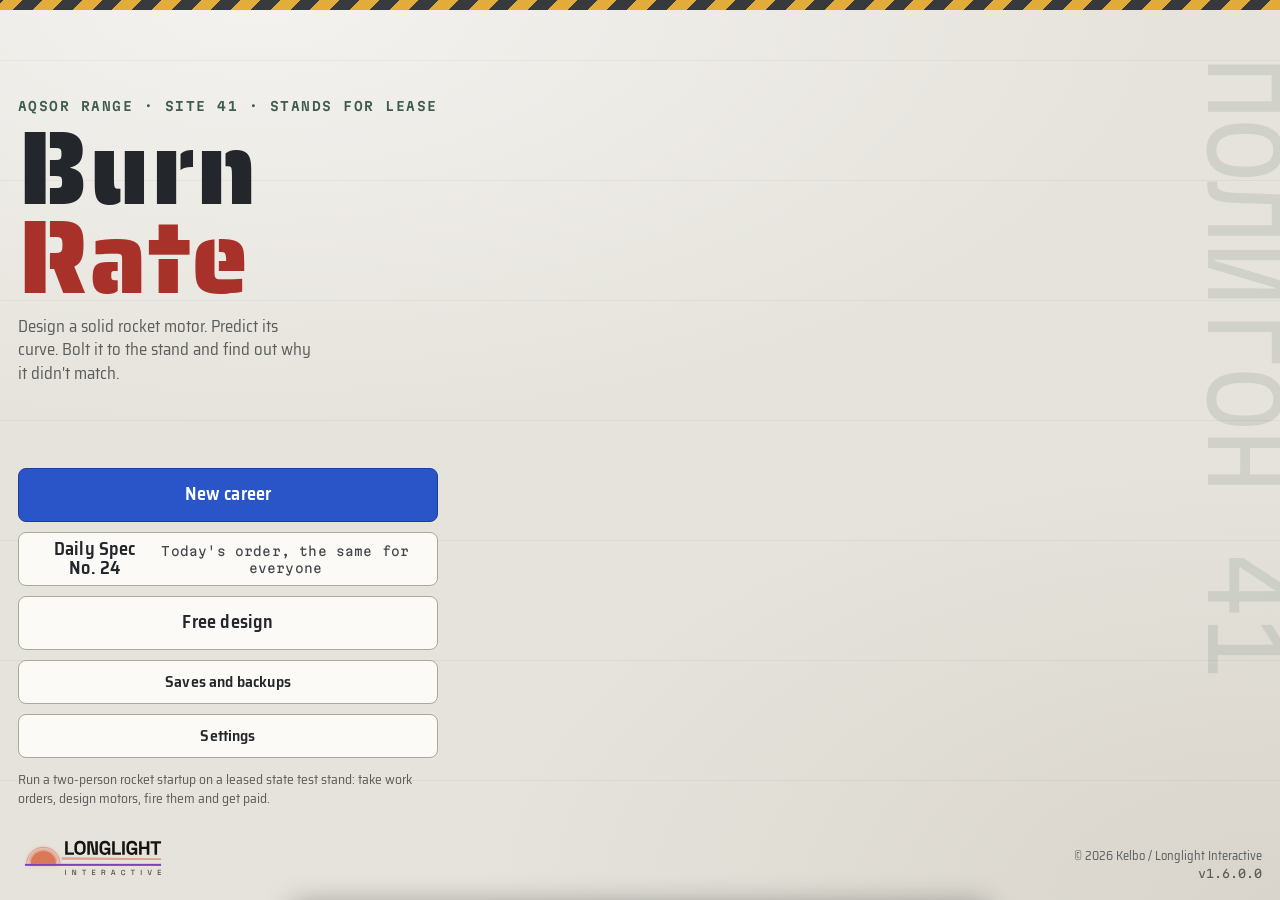
==== index.html @ 83b494ca "3D: hush house places, post effects, time of day, the 3D bench (work in progress) Each stand gets it" ====
<!doctype html><html lang="en" data-theme="light"><head><meta charset="utf-8"><meta name="viewport" content="width=device-width,initial-scale=1,viewport-fit=cover"><link rel="manifest" href="manifest.webmanifest"><meta name="theme-color" content="#E6E3DC"><meta name="description" content="Burn Rate: design solid rocket motors at a leased Cold War test range, predict the curve, then fire it for real and find out why it didn't match. A Longlight Interactive game."><link rel="icon" href="icons/icon.svg" type="image/svg+xml"><link rel="apple-touch-icon" href="icons/apple-touch-icon.png"><meta name="apple-mobile-web-app-capable" content="yes"><meta name="mobile-web-app-capable" content="yes"><meta name="apple-mobile-web-app-title" content="Burn Rate"><meta name="apple-mobile-web-app-status-bar-style" content="default">
<title>Burn Rate</title>
<link rel="preload" as="font" type="font/woff2" crossorigin href="fonts/saira-semi-condensed-latin-400-normal.woff2"><link rel="preload" as="font" type="font/woff2" crossorigin href="fonts/martian-mono-latin-400-normal.woff2">
<style>
/* fonts: all self-hosted (fonts/, SIL OFL; licences beside them). No font CDN. */
@font-face{font-family:"Saira SC";src:url(fonts/saira-semi-condensed-latin-400-normal.woff2) format("woff2");font-weight:400;font-display:swap}
@font-face{font-family:"Saira SC";src:url(fonts/saira-semi-condensed-latin-600-normal.woff2) format("woff2");font-weight:600;font-display:swap}
@font-face{font-family:"Saira SC";src:url(fonts/saira-semi-condensed-latin-700-normal.woff2) format("woff2");font-weight:700;font-display:swap}
@font-face{font-family:"Saira Stencil";src:url(fonts/saira-stencil-one-latin-400-normal.woff2) format("woff2");font-weight:400;font-display:swap}
@font-face{font-family:"Martian Mono";src:url(fonts/martian-mono-latin-400-normal.woff2) format("woff2");font-weight:400;font-display:swap}
@font-face{font-family:"Martian Mono";src:url(fonts/martian-mono-latin-600-normal.woff2) format("woff2");font-weight:600;font-display:swap}
@font-face{font-family:"Martian Mono";src:url(fonts/martian-mono-cyrillic-400-normal.woff2) format("woff2");font-weight:400;font-display:swap;unicode-range:U+0400-045F,U+0490-0491,U+04B0-04B1,U+2116}
:root{box-sizing:border-box}*,*::before,*::after{box-sizing:inherit}
body{margin:0;background:#E6E3DC;color:#23262A;font:16px/1.4 "Saira SC",system-ui,sans-serif}
[hidden]{display:none!important}
/* the loading splash (pattern from PEW / Scrapline): the studio logo and a bar, removed once start() has run */
#boot{position:fixed;inset:0;z-index:9999;display:flex;align-items:center;justify-content:center;padding:24px;background:#FAF9F5;transition:opacity .35s ease}
#boot.done{opacity:0;pointer-events:none}#boot .bx{width:min(300px,100%);text-align:center}#boot img{width:100%;height:auto;display:block}
#boot .bar{margin-top:22px;height:4px;border-radius:2px;background:rgba(20,20,19,.1);overflow:hidden}
#boot .bar i{display:block;height:100%;background:#D97757;transform-origin:0 50%;transform:scaleX(.05);transition:transform .8s cubic-bezier(.2,.7,.2,1)}
#boot .msg{margin:12px 0 0;font-size:12px;letter-spacing:.06em;color:#6b6a65}#boot.err .bar i{background:#B3261E}
#boot button{margin-top:14px;min-height:44px;padding:0 18px;border-radius:8px;border:1px solid #c9c6bd;background:#fff;font:inherit}
@media (prefers-reduced-motion:reduce){#boot,#boot .bar i{transition:none}}
</style>
</head><body>
<div id="boot" role="status" aria-live="polite"><div class="bx"><img src="assets/studio/longlight-logo-light.svg" alt="Longlight Interactive" width="300" height="97"><div class="bar" role="progressbar" aria-label="Loading" aria-valuemin="0" aria-valuemax="100" aria-valuenow="5"><i></i></div><p class="msg">Loading…</p><button type="button" hidden>Reload</button></div></div>
<script>/* the theme before the first paint (app/state.js applyTheme keeps it right after start) */
try{const o=JSON.parse(localStorage.getItem("brn-settings")||"null"),t=o&&o.theme;
  if(t==="dark"||(t==="auto"&&window.matchMedia&&matchMedia("(prefers-color-scheme: dark)").matches))document.documentElement.dataset.theme="dark";}catch(e){}
</script>
<script>/* loading bar: __ld(fraction, message) between the big script blocks, __ldDone() at the end of start() */
(function(){var b=document.getElementById("boot"),bar=b.querySelector(".bar"),f=bar.querySelector("i"),m=b.querySelector(".msg"),rl=b.querySelector("button"),fin=0,bad=0;
window.__ld=function(p,s){if(fin)return;f.style.transform="scaleX("+p+")";bar.setAttribute("aria-valuenow",Math.round(p*100));if(s&&!bad)m.textContent=s;};
window.__ldDone=function(){if(fin)return;fin=1;f.style.transform="scaleX(1)";bar.setAttribute("aria-valuenow",100);setTimeout(function(){b.className="done";setTimeout(function(){b.remove();},400);},350);};
function fail(s){if(bad)return;bad=1;b.classList.add("err");m.textContent=s;rl.hidden=false;}
rl.onclick=function(){location.reload();};
window.addEventListener("error",function(e){if(fin)return;var t=e.target;if(t&&t.tagName==="SCRIPT")fail("Couldn't load a game file. Check your connection and reload.");else if(e.message)fail("Something went wrong while loading. Reload to try again.");},true);
setTimeout(function(){if(!fin&&!bad)m.textContent="Still loading… slow connection?";},9000);
})();</script>
<style>
/* ===================== css/style.css: the "Faded state-range" look (plan section 9.1, Kelbo 12 November 2026) =====================
   Light-first. The old state range shows through (sun-bleached concrete, faded state green, stencil red, hazard stripes,
   Cyrillic stencils); the startup's own gear sits on top in clean graphite and cobalt. Every colour is a token here; the
   "night shift" dark theme will redefine them under :root[data-theme=dark]. Text colours are at least 4.5:1 on their ground.
   Fonts (self-hosted, see head.html): Saira SC for UI, Saira Stencil for range signage, Martian Mono for readouts. */
:root{
  --ground:#E6E3DC;        /* sun-bleached concrete */
  --ground2:#DCD8CF;       /* the same concrete in shade */
  --panel:#F2F0EB;
  --card:#FBFAF7;
  --line:#C9C4B8;
  --line2:#ADA797;
  --ink:#23262A;           /* graphite */
  --muted:#5A5D5B;         /* 6.0:1 on --ground */
  --state:#5E7F6E;         /* faded state green (old range paint) */
  --stateD:#3E5C4D;        /* the same, dark enough for text (6.6:1) */
  --stencil:#A8322A;       /* old range stencil red (5.6:1) */
  --hazard:#E0A526;        /* hazard amber (fills and stripes only, never text on light) */
  --hazardD:#7A5508;       /* amber dark enough for text */
  --meas:#C8341E;          /* measured trace */
  --pred:#1F5FA8;          /* predicted trace */
  --accent:#2A55C9;        /* startup cobalt: the player's controls */
  --accentD:#1E3F99;
  --onAccent:#FFFFFF;
  --accentBg:#EEF2FC;--critBg:#FBEDEB;   /* pale grounds behind a picked option and a failing flag */
  --good:#2F7A4B;--warn:#8A5A00;--crit:#B3261E;
  --prop:#C79B6B;--propD:#8C5E36;  /* propellant in the cross-section (fills only) */
  --linerC:#D8C9A3;                /* liner fill */
  --metal:#4C535B;--metalL:#9198A0;/* case tube; closures and nozzle */
  --burn:#E4572E;                  /* burning surface glow (lines only) */
  --shadow:0 1px 0 rgba(35,38,42,.06),0 6px 18px -10px rgba(35,38,42,.35);
  --r:10px;
  --ui:"Saira SC",system-ui,-apple-system,"Segoe UI",sans-serif;
  --sign:"Saira Stencil","Saira SC",system-ui,sans-serif;
  --mono:"Martian Mono",ui-monospace,"SFMono-Regular",Menlo,monospace;
  --safeB:env(safe-area-inset-bottom,0px);--safeT:env(safe-area-inset-top,0px);
  color-scheme:light;
  --sheen:rgba(255,255,255,.55);   /* the concrete's highlight */
  --veil:rgba(251,250,247,.45);    /* behind the countdown numbers */
}
/* "night shift" (Settings, Theme): the blockhouse after dark. Unlit concrete, sodium-lamp amber, the old paint still
   legible; the same names, so every screen and canvas follows. Every text colour is at least 4.5:1 on every ground. */
:root[data-theme="dark"]{
  --ground:#16181A;
  --ground2:#111314;
  --panel:#1D2023;
  --card:#23272A;
  --line:#3A3F44;
  --line2:#545A60;
  --ink:#E9E5DB;           /* lamp-lit paper */
  --muted:#A7ABA6;
  --state:#6F9581;
  --stateD:#93BBA5;
  --stencil:#EE776B;
  --hazard:#E0A526;
  --hazardD:#E6B54E;
  --meas:#F2674E;
  --pred:#6FA6EC;
  --accent:#3B62D4;
  --accentD:#9DB5F6;
  --onAccent:#FFFFFF;
  --accentBg:#1D2846;--critBg:#3A201D;
  --good:#63C185;--warn:#E3A84A;--crit:#F27368;
  --prop:#A9835C;--propD:#C49A6C;
  --linerC:#8C7F62;
  --metal:#6E767F;--metalL:#AAB1B9;
  --burn:#F06A3E;
  --shadow:0 1px 0 rgba(0,0,0,.35),0 6px 18px -10px rgba(0,0,0,.8);
  color-scheme:dark;
  --sheen:rgba(255,255,255,.035);
  --veil:rgba(22,24,26,.5);
}
html{-webkit-text-size-adjust:100%;text-size-adjust:100%}
body{font-family:var(--ui);background:var(--ground);color:var(--ink);min-height:100vh;min-height:100dvh;overscroll-behavior-y:none}
a{color:var(--accentD)}
h1,h2,h3{font-weight:700;line-height:1.1;margin:0 0 .4em}
h2{font-size:1.35rem}h3{font-size:1.05rem}
p{margin:0 0 .7em}
.mono{font-family:var(--mono);font-size:.82em;letter-spacing:-.01em}
.sign{font-family:var(--sign);letter-spacing:.04em}
.muted{color:var(--muted)}
.vh{position:absolute!important;width:1px;height:1px;overflow:hidden;clip:rect(0 0 0 0);white-space:nowrap}
:focus-visible{outline:3px solid var(--accent);outline-offset:2px}

/* concrete: two soft noise-free gradients and faint shuttering lines, cheap on any phone */
.concrete{background:
  repeating-linear-gradient(0deg,transparent 0 119px,rgba(35,38,42,.05) 119px 120px),
  radial-gradient(120% 80% at 20% 0%,var(--sheen),transparent 60%),
  radial-gradient(90% 70% at 100% 100%,rgba(120,110,90,.12),transparent 70%),var(--ground)}
.hazard{background:repeating-linear-gradient(-45deg,var(--hazard) 0 14px,var(--ink) 14px 28px)}

/* ---- buttons ---- */
.btn{display:inline-flex;align-items:center;justify-content:center;gap:.4em;min-height:44px;padding:0 16px;border-radius:8px;border:1px solid var(--line2);
  background:var(--card);color:var(--ink);font:600 1rem/1 var(--ui);letter-spacing:.01em;cursor:pointer;touch-action:manipulation;-webkit-tap-highlight-color:transparent;
  transition:transform .08s ease,background .15s ease}
.btn:active{transform:translateY(1px) scale(.99)}
.btn.pri{background:var(--accent);border-color:var(--accentD);color:var(--onAccent)}
.btn.big{min-height:54px;font-size:1.15rem;padding:0 22px}
.btn.sm{min-height:36px;padding:0 12px;font-size:.9rem}
.btn[disabled]{opacity:.55;cursor:default;transform:none}
.row{display:flex;gap:8px;flex-wrap:wrap;align-items:center}

/* ---- cards and panels ---- */
.card{background:var(--card);border:1px solid var(--line);border-radius:var(--r);padding:14px 16px;box-shadow:var(--shadow)}
.tag{display:inline-block;font:600 .72rem/1 var(--mono);letter-spacing:.04em;text-transform:uppercase;padding:4px 7px;border-radius:4px;border:1px solid currentColor}
.hint{font-size:.88rem;color:var(--muted)}

/* ---- the title screen ---- */
#title{position:relative;min-height:100vh;min-height:100dvh;display:flex;flex-direction:column;padding:calc(18px + var(--safeT)) 18px calc(18px + var(--safeB));overflow:hidden}
#title .stripe{position:absolute;left:0;right:0;top:0;height:10px;opacity:.9}
#title .ghost{position:absolute;right:-6px;top:56px;font:400 clamp(44px,15vw,92px)/.9 var(--mono);color:rgba(94,127,110,.16);letter-spacing:-.02em;
  writing-mode:vertical-rl;user-select:none;pointer-events:none;white-space:nowrap}
#title .head{margin-top:9vh;position:relative}
#title .site{font:600 .78rem/1.2 var(--mono);letter-spacing:.12em;text-transform:uppercase;color:var(--stateD)}
#title h1{font:400 clamp(56px,19vw,104px)/.86 var(--sign);letter-spacing:.01em;margin:10px 0 12px;color:var(--ink)}
#title h1 span{display:block;color:var(--stencil)}
#title .lede{max-width:30ch;font-size:1.05rem;color:var(--muted)}
#title .actions{margin-top:auto;display:grid;gap:10px;max-width:420px;width:100%}
#title .note{font-size:.85rem;color:var(--muted);margin:2px 0 0}
#title .studio{margin-top:26px;display:flex;align-items:flex-end;justify-content:space-between;gap:12px;flex-wrap:wrap}
#title .studio a{display:block;width:150px}#title .studio img{width:100%;height:auto;display:block}
/* the studio's own logo files: the ivory one on night shift (never recoloured) */
#title .studio .lg-night,:root[data-theme="dark"] #title .studio .lg-day{display:none}:root[data-theme="dark"] #title .studio .lg-night{display:block}
#title .credit{font-size:.78rem;color:var(--muted);text-align:right}
#title .ver{font-family:var(--mono);font-size:.72rem}

/* ---- the ?debug=1 bench (app/debug.js) ---- */
#debug{position:relative;min-height:100vh;min-height:100dvh;padding:calc(22px + var(--safeT)) 16px calc(24px + var(--safeB));max-width:720px;margin:0 auto;display:grid;gap:12px;align-content:start}
#debug .stripe{position:absolute;left:0;right:0;top:0;height:8px}
#debug .site{font:600 .78rem/1.2 var(--mono);letter-spacing:.12em;text-transform:uppercase;color:var(--stateD);margin:0}
.dbg-l{display:grid;gap:6px;font-weight:600}
.dbg-l select{min-height:44px;font:inherit;font-weight:400;border:1px solid var(--line2);border-radius:8px;background:var(--card);color:var(--ink);padding:0 10px}
.dbg-l input[type=range]{width:100%;min-height:32px;accent-color:var(--accent)}
.dbg-chart canvas{display:block;width:100%}
.dbg-w{margin:0 0 6px;padding:8px 12px;border-radius:8px;border-left:4px solid var(--warn);background:var(--card)}.dbg-w b{color:var(--warn)}
.dbg-w.crit{border-left-color:var(--crit)}.dbg-w.crit b{color:var(--crit)}

/* ---- shared bits: glossary links, segmented buttons, the data table, the chart key ---- */
.gl{background:none;border:0;padding:0;margin:0;font:inherit;color:inherit;text-align:left;cursor:help;text-decoration:underline dotted;text-decoration-color:var(--line2);text-underline-offset:3px}
.segbar{display:flex;border:1px solid var(--line2);border-radius:9px;overflow:hidden;background:var(--card)}
.segbar button{flex:1;min-height:44px;border:0;background:none;font:600 .95rem/1.1 var(--ui);color:var(--ink);padding:4px 8px;cursor:pointer}
.segbar button+button{border-left:1px solid var(--line2)}
.segbar button.on{background:var(--ink);color:var(--card)}
.segbar.mini button{min-height:32px;font-size:.85rem}
.dtab{width:100%;border-collapse:collapse;font-size:.8rem}.dtab th{text-align:left;font-weight:400;color:var(--muted);padding:6px 8px 6px 0;font-family:var(--ui);font-size:.92rem}
.dtab td{text-align:right;padding:6px 0}.dtab tr+tr{border-top:1px solid var(--line)}
.dz-key{font-size:.82rem;color:var(--muted);margin:6px 0 0;display:flex;gap:6px;align-items:center;flex-wrap:wrap}
.dz-key span{display:inline-block;width:16px;height:3px;border-radius:2px}.dz-key span:not(:first-child){margin-left:8px}
.dz-key .k-p{background:var(--pred)}.dz-key .k-f{background:var(--ink)}
.dz-key .k-g{background:var(--prop);height:10px}.dz-key .k-b{background:var(--burn)}.dz-key .k-l{background:var(--linerC);height:10px}

/* ---- the design bench (app/designer.js) ---- */
#design{max-width:720px;margin:0 auto;min-height:100vh;min-height:100dvh;background:var(--ground)}
.dz-stick{position:sticky;top:0;z-index:20;background:var(--panel);border-bottom:1px solid var(--line);box-shadow:0 8px 16px -14px rgba(35,38,42,.6);
  padding:calc(8px + var(--safeT)) 12px 0}
.dz-top{display:flex;align-items:center;gap:10px}
.dz-top #dzBack{width:44px;padding:0;font-size:1.4rem}
.dz-top #dzUndo{width:44px;padding:0;flex:none}
.dz-reset{display:flex;flex-direction:column;align-items:flex-start;gap:4px;padding-top:10px;border-top:1px solid var(--line)}.dz-reset .hint{margin:0}
.dz-name{flex:1;min-width:0;display:flex;flex-direction:column;line-height:1.1}
.dz-name .site{font:600 .66rem/1.2 var(--mono);letter-spacing:.1em;text-transform:uppercase;color:var(--stateD)}
.dz-name b{font-size:1.5rem;font-weight:400;color:var(--ink)}
.dz-view{margin-top:6px;background:var(--card);border:1px solid var(--line);border-radius:var(--r);padding:6px 8px 4px}
.dz-view canvas{display:block;width:100%;margin-top:4px;touch-action:pan-y}
.dz-3d{position:relative;margin-top:4px;border-radius:6px;overflow:hidden;background:var(--ground2)}
.dz-3d canvas{margin-top:0;touch-action:none;cursor:grab}
.dz-scrub{display:flex;align-items:center;gap:8px;margin-top:2px}
.dz-scrub input{flex:1;min-width:0;min-height:32px;accent-color:var(--muted)}
.dz-scat{display:flex;align-items:center;gap:8px;margin:2px 0 2px;font-size:.72rem;color:var(--muted);line-height:1.3}.dz-scat .btn.sm{min-height:30px;padding:2px 10px;font-size:.78rem;flex:none}
.dz-scat .btn.on{border-color:var(--pred);color:var(--pred)}.dz-scat span.mono{flex:1}
/* the "i" badge: tap for the glossary entry (control names, the time slider, the scatter) */
.gi{display:inline-flex;align-items:center;justify-content:center;width:17px;height:17px;margin-left:6px;border:1.5px solid var(--muted);border-radius:50%;font:700 .68rem/1 var(--mono,monospace);color:var(--muted);text-decoration:none;vertical-align:2px;flex:none}
.gl:has(.gi){text-decoration:none}.gib{flex:none;display:inline-flex;align-items:center;justify-content:center;min-width:32px;min-height:32px}.gib .gi{margin-left:0}
.dz-scrub output{font-size:.72rem;color:var(--muted);white-space:nowrap;text-align:right}
.dz-nums{display:grid;grid-template-columns:repeat(6,1fr);gap:4px;margin-top:6px}
.num{display:flex;flex-direction:column;align-items:flex-start;gap:1px;background:var(--card);border:1px solid var(--line);border-radius:7px;padding:4px 6px;font:inherit;color:var(--ink);text-align:left;cursor:help;min-height:44px;min-width:0}
.num span{font-size:.68rem;color:var(--muted);white-space:nowrap}.num b{font-size:.8rem;font-weight:600;white-space:nowrap}
.num b.good{color:var(--good)}.num b.warn{color:var(--warn)}.num b.crit{color:var(--crit)}
.dz-flags{display:flex;gap:6px;overflow-x:auto;padding:6px 0 2px;scrollbar-width:none;min-height:38px}
.flag{flex:none;display:inline-flex;align-items:center;gap:6px;min-height:32px;padding:0 11px;border-radius:16px;border:1px solid currentColor;background:var(--card);
  font:600 .84rem/1 var(--ui);cursor:pointer;white-space:nowrap}
.flag::before{content:"";width:0;height:0;border-left:5px solid transparent;border-right:5px solid transparent;border-bottom:9px solid currentColor}
.flag.warn{color:var(--warn)}.flag.crit{color:var(--crit);background:var(--critBg)}
.flag.ok{color:var(--good);cursor:default}.flag.ok::before{border:0;width:8px;height:8px;border-radius:50%;background:currentColor}
.dz-tabs{display:flex;margin:4px -12px 0;border-top:1px solid var(--line)}
.dz-tabs button{flex:1;min-height:44px;border:0;background:none;font:600 .95rem var(--ui);color:var(--muted);border-bottom:3px solid transparent;cursor:pointer}
.dz-tabs button.on{color:var(--ink);border-bottom-color:var(--accent)}
.dz-panel{padding:14px 14px calc(50vh + var(--safeB));display:grid;gap:18px}   /* room to scroll the last control up under the sticky top */
.ctl{border:0;margin:0;padding:0;min-width:0;border-radius:10px;transition:box-shadow .3s}
.ctl legend,.ctl-h{display:flex;justify-content:space-between;align-items:baseline;gap:10px;font-weight:600;margin-bottom:6px;padding:0;width:100%}
.ctl .val{font-weight:600;color:var(--accentD);font-size:.85rem}
.ctl .ex{display:block;font-size:.82rem;color:var(--muted);margin-top:2px}
.ctl.bad{box-shadow:0 0 0 2px var(--crit);padding:6px}
.ctl.ring{animation:ring 1.6s ease-out}
@keyframes ring{0%,40%{box-shadow:0 0 0 3px var(--accent)}100%{box-shadow:0 0 0 3px transparent}}
.slide{display:flex;align-items:center;gap:6px}
.slide input{flex:1;min-width:0;min-height:44px;accent-color:var(--accent)}
.nudge{flex:none;width:40px;height:40px;border-radius:50%;border:1px solid var(--line2);background:var(--card);font:600 1.2rem/1 var(--ui);color:var(--ink);cursor:pointer}
.stepper{display:flex;gap:10px}.stepper .btn{width:64px;font-size:1.3rem}
.pick{display:grid;gap:6px}
.opt{display:grid;grid-template-columns:1fr auto;gap:2px 8px;align-items:center;text-align:left;padding:9px 12px;border-radius:9px;border:1px solid var(--line);background:var(--card);
  font:inherit;color:var(--ink);cursor:pointer;min-height:48px}
.opt small{grid-column:1/-1;font-size:.8rem;color:var(--muted)}
.opt .tag{color:var(--muted)}
.hut-dial{display:flex;align-items:center;gap:8px;margin:8px 0 0;padding:6px 10px;border:1px dashed var(--line);border-radius:9px}
.hut-dial span{flex:1}
.hut-dial .btn{min-width:44px;min-height:40px;font-size:1.1rem}
/* the Rocket tab's readout (flight jobs) */
.ctl.rocket .val.big{font-size:1.2rem;font-weight:600;color:var(--pred)}
.ctl.rocket .dtab td.warn{color:var(--warn);font-weight:600}.ctl.rocket .dtab td.crit{color:var(--crit);font-weight:600}
.rp-fly h3,.rp-chart h3{margin:0 0 6px}
.rp-fly .dtab td{white-space:nowrap;padding-left:8px}
.opt.on{border-color:var(--accent);box-shadow:inset 0 0 0 1px var(--accent);background:var(--accentBg)}
#sheetBody .sev{padding:10px 12px;border-left:4px solid var(--warn);background:var(--card);border-radius:8px}
#sheetBody .sev.crit{border-left-color:var(--crit)}
#sheetBody .sev b{color:var(--warn)}#sheetBody .sev.crit b{color:var(--crit)}
#sheetBody h3{margin-top:14px}
.refs{display:grid;gap:6px}.refs .btn{justify-content:flex-start;text-align:left}
@media (max-width:359px){.dz-nums{grid-template-columns:repeat(3,1fr)}}

/* ---- the bench's bottom bar (app/game.js): spec against the prediction, predictor temperature, to the stand ---- */
.dz-go{position:fixed;left:0;right:0;bottom:0;z-index:30;max-width:720px;margin:0 auto;display:flex;align-items:center;gap:10px;
  padding:8px 12px calc(8px + var(--safeB));background:var(--panel);border-top:1px solid var(--line);box-shadow:0 -8px 16px -14px rgba(35,38,42,.6)}
.dz-go .go-l{flex:1;min-width:0;display:flex;flex-direction:column;gap:3px}
.dz-go .btn{flex:none}
.temp{align-self:flex-start;border:1px solid var(--line2);border-radius:12px;background:var(--card);color:var(--ink);font-size:.72rem;min-height:28px;padding:0 9px;cursor:pointer}
.temp[disabled]{cursor:default;color:var(--stateD);border-color:var(--state);opacity:1}
.cks{display:flex;gap:4px 10px;flex-wrap:wrap;font-size:.8rem;line-height:1.25}
.ck{white-space:nowrap;color:var(--muted)}.ck i{font-style:normal;font-weight:700;margin-right:3px}
.ck.ok{color:var(--good)}.ck.no{color:var(--crit)}.ck b{font-weight:600;color:var(--ink)}
.has-go #toast{bottom:calc(84px + var(--safeB))}
.fixes{list-style:none;padding:0;margin:0;display:grid;gap:12px}.fixes p{margin:0 0 6px}
.btn.wide{width:100%;margin-top:14px}
.tag.crit{color:var(--crit)}

/* ---- shared screen header, the work orders (app/game.js) ---- */
#board,#fire,#report,#logbook{max-width:720px;margin:0 auto;min-height:100vh;min-height:100dvh;padding:calc(10px + var(--safeT)) 12px calc(24px + var(--safeB))}
.sc-top{display:flex;align-items:center;gap:10px;margin-bottom:10px}
.sc-top .back{width:44px;padding:0;font-size:1.4rem}
.bd-note{margin:0 2px 12px}
.bd-list{display:grid;gap:12px}
.wo header{display:flex;justify-content:space-between;align-items:flex-start;gap:8px}
.wo .site{font:600 .66rem/1.3 var(--mono);letter-spacing:.08em;text-transform:uppercase;color:var(--stateD)}
.wo h3{font-size:1.2rem;margin:4px 0 6px}
.wo p{font-size:.95rem}
.wo-spec{list-style:none;padding:0;margin:0 0 12px;display:grid;gap:4px;font-size:.92rem}
.wo-spec b{font-weight:600;color:var(--ink)}
/* a tender's lot on the report (app/report.js lotCard): the selected motor's row */
.rp-lot tr.on th,.rp-lot tr.on td{background:var(--accentBg)}.rp-lot td b{white-space:nowrap}
/* the Daily Spec's order sheet (app/daily.js) */
.dl-h{font-size:1rem;margin:4px 0 4px}
.dl-kit{list-style:none;padding:0;margin:0 0 10px;display:grid;gap:3px;font-size:.9rem}
.stamp{display:inline-block;font:400 1rem/1 var(--sign);letter-spacing:.06em;text-transform:uppercase;padding:5px 9px 4px;border:2px solid currentColor;border-radius:4px;transform:rotate(-4deg);flex:none}
.stamp.pass{color:var(--good)}.stamp.fail{color:var(--stencil)}
.stamp.big{font-size:1.5rem;padding:7px 12px 5px;border-width:3px}

/* ---- the stand (app/firing.js) ---- */
.fr-speed{margin-left:auto;font-size:.7rem;color:var(--muted);white-space:nowrap}
.fr-mute{margin-left:8px;min-width:44px;min-height:44px;padding:0;color:var(--ink)}.fr-mute[aria-pressed="true"]{color:var(--muted)}
.fr-stand{position:relative;border-radius:var(--r);overflow:hidden;border:1px solid var(--line)}
.fr-stand canvas{display:block;width:100%}
.fr-count{position:absolute;inset:0;display:flex;align-items:center;justify-content:center;font-size:4rem;color:var(--stencil);background:var(--veil)}
.fr-gauges{display:grid;grid-template-columns:repeat(3,1fr);gap:6px;margin:8px 0}
.fr-gauges div{background:var(--card);border:1px solid var(--line);border-radius:8px;padding:5px 8px;display:grid;grid-template-columns:1fr auto;align-items:baseline}
.fr-gauges span{grid-column:1/-1;font-size:.7rem;color:var(--muted)}
.fr-gauges b{font-size:1.15rem;font-weight:600}.fr-gauges small{font-size:.7rem;color:var(--muted)}
.fr-strip{padding:8px}.fr-strip canvas,.rp-chart canvas{display:block;width:100%}.rp-chart canvas{touch-action:pan-y}
.dz-key .k-pr{background:var(--pred)}.dz-key .k-me{background:var(--meas);height:4px}
.dz-key span.tap{width:auto;height:auto;border-radius:0;flex-basis:100%;margin-left:0}
.fr-act{display:grid;gap:8px;margin-top:12px}
/* settings (app/gfx.js): a row of choices */
.seg-f{border:0;padding:0;margin:0 0 14px}.seg-f legend{font-weight:600;margin-bottom:6px;padding:0}
.seg{display:grid;grid-template-columns:repeat(4,1fr);gap:6px}.seg.two{grid-template-columns:repeat(2,1fr)}.seg.three{grid-template-columns:repeat(3,1fr)}
.seg .btn.on{background:var(--accent);border-color:var(--accent);color:var(--onAccent)}
/* the 3D stand (vis/stand3d.js): the shot's name flashes up when it changes; the white flash of a burst */
#frStand3{background:var(--ground2);cursor:grab;outline-offset:-3px}
.s3-shot{position:absolute;left:8px;top:8px;padding:3px 8px;border-radius:6px;background:rgba(35,38,42,.72);color:#FBFAF7;font:600 .72rem/1.3 var(--mono);opacity:0;transition:opacity .3s;pointer-events:none}
.s3-shot.on{opacity:1}
.s3-flash{position:absolute;inset:0;background:#FFFBEF;opacity:0;pointer-events:none}
.fr-slow{position:absolute;right:8px;bottom:8px;padding:3px 8px;border-radius:6px;background:var(--stencil);color:#FBFAF7;font-size:.72rem;font-weight:600}
@media (prefers-reduced-motion:reduce){.s3-shot{transition:none}}
.btn.abort{background:var(--critBg);border-color:var(--crit);color:var(--crit)}

/* ---- the report (app/report.js): an old range form, new data ---- */
.rp{display:grid;gap:12px}
.rp-form{position:relative;overflow:hidden;padding:4px 2px 0}
.rp-form .ghost{position:absolute;right:-4px;top:30px;font:400 2.2rem/1 var(--mono);color:rgba(94,127,110,.11);pointer-events:none;white-space:nowrap}
.rp-form .site{font:600 .66rem/1.3 var(--mono);letter-spacing:.1em;text-transform:uppercase;color:var(--stateD)}
.rp-form h2{font-weight:400;font-size:1.7rem;margin:4px 0 2px}.rp-form h2 .mono{font-size:.8rem;color:var(--muted)}
.rp-meta{color:var(--muted);margin:0 0 10px}
.rp-chart{padding:8px}
.rp-cause h3{margin:4px 0 6px}.rp-cause h3+p{font-size:1rem}
.rp-why h3{margin:4px 0 6px}.dtab.why{font-size:.85rem}.dtab.why td{text-align:right;white-space:nowrap}.dtab.why thead th{text-align:right;font-weight:600;color:var(--muted)}
.dtab.why tbody th{font-weight:400;font-family:var(--ui)}.dtab.why tr.top th,.dtab.why tr.top td{font-weight:700}
.factors{list-style:none;padding:0;margin:0 0 6px;display:grid;gap:8px;font-size:.9rem}
.factors li{display:grid;gap:3px}
.factors .bar{display:block;height:5px;border-radius:3px;min-width:4px}.factors .bar.up{background:var(--crit)}.factors .bar.dn{background:var(--good)}
.rp-note{margin:0;padding:8px 12px;border-left:4px solid var(--warn);background:var(--card);border-radius:8px;font-size:.92rem}
.rp-tab thead th{font-size:.75rem;text-align:right;color:var(--muted);font-family:var(--ui);padding-bottom:4px}
.rp-tab th small{display:block;font-size:.75rem;color:var(--muted)}
.rp-tab td:last-child{width:22px;text-align:center}
.rp-tab b.good{color:var(--good)}.rp-tab b.crit{color:var(--crit)}
.rp-tab tr.sep td{padding:2px 0;border-top:2px solid var(--line2)}
.rp-bh summary{cursor:pointer;font-weight:600;min-height:32px}
.rp-bh ul{margin:8px 0;padding-left:18px;display:grid;gap:3px}
.rp-sign{padding:4px 4px 0;font-size:1rem}.rp-sign p{margin:0}
.rp-sign .sig{font:400 1.3rem/1.4 var(--sign);color:var(--stateD);transform:rotate(-2deg);display:inline-block;margin-top:4px}
.rp-act{display:grid;gap:8px}

/* ---- the sheet (bottom drawer the phone's Back button closes) and toasts ---- */
#scrim{position:fixed;inset:0;background:rgba(35,38,42,.35);opacity:0;pointer-events:none;transition:opacity .2s;z-index:50}
#scrim.on{opacity:1;pointer-events:auto}
#sheet{position:fixed;left:0;right:0;bottom:0;max-height:88vh;max-height:88dvh;background:var(--panel);border-radius:16px 16px 0 0;box-shadow:0 -10px 30px -12px rgba(0,0,0,.4);
  transform:translateY(105%);transition:transform .25s cubic-bezier(.2,.8,.2,1);z-index:60;display:flex;flex-direction:column;max-width:720px;margin:0 auto}
#sheet.on{transform:none}
#sheet header{display:flex;align-items:center;justify-content:space-between;padding:12px 16px 6px;border-bottom:1px solid var(--line)}
#sheet header h2{margin:0;font-size:1.15rem}
#sheetBody{overflow:auto;padding:14px 16px calc(18px + var(--safeB));-webkit-overflow-scrolling:touch}
#toast{position:fixed;left:50%;bottom:calc(18px + var(--safeB));transform:translate(-50%,20px);background:var(--ink);color:var(--card);padding:10px 16px;border-radius:8px;font-size:.92rem;
  opacity:0;transition:opacity .2s,transform .2s;z-index:80;max-width:min(92vw,460px);pointer-events:none}
#toast.on{opacity:1;transform:translate(-50%,0)}
#pwaBar{position:fixed;left:12px;right:12px;bottom:calc(12px + var(--safeB));display:flex;gap:10px;align-items:center;background:var(--card);border:1px solid var(--line);
  border-radius:10px;padding:8px 10px 8px 14px;box-shadow:var(--shadow);transform:translateY(160%);transition:transform .25s;z-index:70;max-width:520px;margin:0 auto}
#pwaBar.on{transform:none}#pwaBar span{flex:1;font-weight:600}
.pwalater{background:none;border:0;color:var(--muted);font:inherit;min-height:44px;padding:0 8px}

@media (prefers-reduced-motion:reduce){*,*::before,*::after{transition-duration:0s!important;animation-duration:0s!important}}

/* ---- stage 4: the title's buttons, the career board, the logbook, saves ---- */
#title .actions .btn small{display:block;font:400 .78rem/1.3 var(--mono);opacity:.85;margin-top:2px}
.bd-status{display:grid;gap:10px}
.bd-who{display:flex;justify-content:space-between;align-items:baseline;gap:8px}.bd-who b{font-size:1.15rem}
.bd-nums{display:grid;grid-template-columns:repeat(3,1fr);gap:8px;margin:0}
.bd-nums div{background:var(--ground);border-radius:8px;padding:6px 8px}.bd-nums dt{font-size:.75rem;color:var(--muted)}.bd-nums dd{margin:2px 0 0;font-size:1.05rem;font-weight:600}
.bd-nums dd.crit,.rp-bill td.crit{color:var(--crit)}.rp-bill td.good{color:var(--good)}
.bd-h{margin:8px 2px 0;font-size:1rem;display:flex;justify-content:space-between;align-items:baseline}
.wo.job{border-left:4px solid var(--accent)}
.wo p.hint.mono,.bill p.mono{font-size:.8rem}
#logbook .sc-top{margin-bottom:12px}
.won{border-left:4px solid var(--good);display:grid;gap:10px}.won h3{margin:0;color:var(--good)}.won p{margin:0}
.broke{border-left:4px solid var(--crit)}.broke h3{color:var(--crit);margin:0 0 6px}
.tag.lock{color:var(--crit)}
.fac{margin:0 0 10px}.fac h3{margin:0 0 4px}
.bill{margin:10px 0}.bill p{margin:4px 0}
.rp-bill h3{margin:0 0 6px}.rp-bill details summary{cursor:pointer}.rp-bill details ul{margin:6px 0 0;padding-left:18px;font-size:.8rem;text-align:left}
.lg-list{display:grid;gap:8px}
.lg-row{display:grid;grid-template-columns:auto 1fr auto;gap:10px;align-items:center;text-align:left;padding:10px 12px;border-radius:10px;border:1px solid var(--line);background:var(--card);color:var(--ink);font:inherit;min-height:56px}
.lg-no{font-size:.78rem;color:var(--muted)}.lg-mid b{display:block;font-weight:600}.lg-mid small,.lg-end small{display:block;font-size:.78rem;color:var(--muted)}
.lg-end{text-align:right;display:grid;gap:4px;justify-items:end}.lg-end .stamp{font-size:.78rem;padding:3px 6px 2px;transform:none}
.slots{list-style:none;padding:0;margin:0 0 8px;display:grid;gap:8px}
.slot{display:flex;justify-content:space-between;gap:8px;align-items:center;flex-wrap:wrap;padding:8px 10px;border:1px solid var(--line);border-radius:9px;background:var(--card)}
.slot small{display:block;font-size:.8rem;color:var(--muted)}
.row.wrap .btn{flex:1 1 45%}
.fld{display:grid;gap:4px;margin:10px 0}.fld span{font-weight:600}
.fld input{font:inherit;font-size:1rem;padding:10px 12px;border-radius:8px;border:1px solid var(--line);background:var(--card);color:var(--ink);min-height:44px}
textarea.code{width:100%;min-height:120px;font:.78rem/1.4 var(--mono);padding:10px;border-radius:8px;border:1px solid var(--line);background:var(--card);color:var(--ink);word-break:break-all;resize:vertical}
.buerr{color:var(--crit);min-height:1.2em}
#bkBar{position:fixed;left:12px;right:12px;bottom:calc(12px + var(--safeB));display:flex;gap:10px;align-items:center;background:var(--card);border:1px solid var(--line);
  border-radius:12px;padding:8px 8px 8px 14px;box-shadow:var(--shadow);z-index:60;transform:translateY(160%);transition:transform .25s;max-width:520px;margin:0 auto}
#bkBar.on{transform:none}#bkBar span{flex:1;font-size:.9rem}
@media (prefers-reduced-motion:reduce){#bkBar{transition:none}}

/* ---- coach cards (app/coach.js): a card over the bottom of the screen, a ring on what it talks about ---- */
.coach{position:fixed;left:12px;right:12px;bottom:16px;z-index:50;max-width:520px;margin:0 auto;border-left:4px solid var(--hazard);padding:12px 14px}
.has-go .coach{bottom:84px}
/* the data sheet picture (app/share.js) */
.sh-wrap{margin:0 0 12px}.sh-img{display:block;width:100%;max-width:420px;height:auto;margin:0 auto;border:1px solid var(--line);border-radius:6px;box-shadow:var(--shadow)}
.coach[hidden]{display:none}
.coach-t{display:block;font:400 1.05rem/1.2 var(--sign);letter-spacing:.04em;text-transform:uppercase;color:var(--stateD);margin-bottom:4px}
.coach p{margin:0 0 10px;font-size:.95rem}
.coach-on{outline:3px solid var(--hazard);outline-offset:3px;border-radius:8px}
@media (prefers-reduced-motion:no-preference){.coach-on{animation:coachPulse 1.6s ease-in-out infinite}}
@keyframes coachPulse{50%{outline-offset:6px}}
</style>

<div id="app">
  <!-- TITLE (app/career.js renderTitle): the studio credit, the version and the way in: the career, a free design, saves -->
  <main id="title" class="concrete" aria-labelledby="t-name">
    <div class="stripe hazard" aria-hidden="true"></div>
    <div class="ghost" aria-hidden="true">ПОЛИГОН 41</div>
    <div class="head">
      <div class="site">Aqsor Range · Site 41 · Stands for lease</div>
      <h1 id="t-name">Burn <span>Rate</span></h1>
      <p class="lede">Design a solid rocket motor. Predict its curve. Bolt it to the stand and find out why it didn't match.</p>
    </div>
    <div class="actions" id="tActions"></div>
    <footer class="studio">
      <a href="https://longlight.games/" rel="noopener" aria-label="Longlight Interactive, the studio site"><img class="lg-day" src="assets/studio/longlight-logo-light.svg" alt="Longlight Interactive" width="150" height="48"><img class="lg-night" src="assets/studio/longlight-logo-dark.svg" alt="Longlight Interactive" width="150" height="48"></a>
      <div class="credit">© 2026 Kelbo / Longlight Interactive<br><span class="ver" id="verLbl"></span></div>
    </footer>
  </main>

  <!-- DESIGN BENCH (app/designer.js): the sticky top shows the motor; the tab panel below edits it -->
  <main id="design" hidden aria-label="Design bench">
    <div class="dz-stick">
      <header class="dz-top">
        <button type="button" class="btn sm" id="dzBack" aria-label="Back to the title">‹</button>
        <div class="dz-name"><span class="site" id="dzSite">Stand 3 · Design bench</span><b id="dzDes" class="sign" aria-live="polite">—</b></div>
        <button type="button" class="btn sm" id="dzUndo" aria-label="Undo the last change" disabled><svg viewBox="0 0 24 24" width="22" height="22" aria-hidden="true"><path d="M9 14 4 9l5-5M4 9h10.5a5.5 5.5 0 0 1 0 11H11" fill="none" stroke="currentColor" stroke-width="2.2" stroke-linecap="round" stroke-linejoin="round"/></svg></button>
        <button type="button" class="btn sm" id="dzSheet">Data sheet</button>
      </header>
      <section class="dz-view" id="dzView">
        <div class="segbar mini" role="tablist" aria-label="View"><button type="button" role="tab" data-view="curves">Curves</button><button type="button" role="tab" data-view="section">Cross-section</button><button type="button" role="tab" data-view="3d" hidden>3D</button></div>
        <canvas id="dzCv" role="img"></canvas><div class="dz-3d" id="dz3d" hidden role="img" aria-label="Your motor on the assembly bench in 3D. Drag to look round, pinch to zoom, tap to change the camera"></div>
        <div class="dz-scrub"><input type="range" id="dzScrub" min="0" max="1000" step="1" value="500" aria-label="Scrub through the burn"><output id="dzScrubV" class="mono"></output><button type="button" class="gl gib" data-g="scrub" aria-label="What the time slider does"><span class="gi" aria-hidden="true">i</span></button></div>
        <p class="dz-scat" id="dzScat" hidden></p>
      </section>
      <div class="dz-nums" id="dzNums"></div>
      <div class="dz-flags" id="dzFlags" aria-live="polite"></div>
      <nav class="dz-tabs" id="dzTabs" role="tablist" aria-label="Motor parts"></nav>
    </div>
    <section class="dz-panel" id="dzPanel"></section>
    <div class="dz-go" id="dzGo"></div>
  </main>

  <!-- WORK ORDERS (app/career.js): the startup's day, money and reputation, the jobs in hand, the board -->
  <main id="board" hidden aria-labelledby="bdTitle">
    <header class="sc-top"><button type="button" class="btn sm back" id="bdBack" aria-label="Back to the title">‹</button>
      <div class="dz-name"><span class="site" id="bdSite">Aqsor Range · Stand 3</span><b class="sign" id="bdTitle">Work orders</b></div></header>
    <div class="bd-list" id="bdList"></div>
  </main>

  <!-- LOGBOOK (app/career.js): every firing, newest first; tap one to read its report again -->
  <main id="logbook" hidden aria-labelledby="lgTitle">
    <header class="sc-top"><button type="button" class="btn sm back" id="lgBack" aria-label="Back to the work orders">‹</button>
      <div class="dz-name"><span class="site">Aqsor Range · blockhouse</span><b class="sign" id="lgTitle">Logbook</b></div></header>
    <div class="lg-list" id="lgList"></div>
  </main>

  <!-- THE STAND (app/firing.js): countdown, the stand, the live strip chart -->
  <main id="fire" hidden aria-label="Static firing">
    <header class="sc-top"><div class="dz-name"><span class="site" id="frSite">Stand 3</span><b class="sign" id="frDes">—</b></div><span class="fr-speed mono" id="frSpeed"></span><button type="button" class="btn sm fr-mute" id="frMute" aria-pressed="false" aria-label="Mute sound and vibration"></button></header>
    <div class="fr-stand"><canvas id="frStand" aria-hidden="true"></canvas><canvas id="frStand3" hidden tabindex="0" aria-label="The stand in 3D. Tap or press Enter to change the camera, drag to look round"></canvas><div class="fr-count sign" id="frCount" hidden aria-live="assertive"></div><span class="fr-slow mono" id="frSlow" hidden>Slow-motion replay</span></div>
    <div class="fr-gauges" aria-live="off"><div><span id="frPL">Pressure</span><b class="mono" id="frP">0.00</b><small id="frPU">MPa</small></div><div><span>Thrust</span><b class="mono" id="frF">0</b><small>N</small></div><div><span>Time</span><b class="mono" id="frT">0.00</b><small>s</small></div></div>
    <div class="card fr-strip"><canvas id="frStrip" role="img" aria-label="Strip chart: measured pressure and thrust over the prediction"></canvas>
      <p class="dz-key"><span class="k-pr"></span>Predicted<span class="k-me"></span>Measured</p></div>
    <div class="fr-act"><button type="button" class="btn big abort" id="frAbort">Abort</button><button type="button" class="btn pri big" id="frNext" hidden>Read the report ›</button><button type="button" class="btn" id="frReplay" hidden>Watch it again, slowed down</button><button type="button" class="btn sm" id="frPlume" data-g="diamonds" hidden>Reading the plume</button></div>
  </main>

  <!-- THE REPORT (app/report.js): range report, or the incident report when it failed -->
  <main id="report" hidden aria-label="Range report"><article class="rp" id="rpBody"></article></main>
</div>

<div id="scrim"></div>
<section id="sheet" role="dialog" aria-modal="true" aria-labelledby="sheetTitle"><header><h2 id="sheetTitle"></h2><button type="button" class="btn sm" id="sheetClose">Close</button></header><div id="sheetBody"></div></section>
<div id="toast" role="status" aria-live="polite"></div>
<script>
/* ===================== Burn Rate: motor sim core =====================
   BURN_SIM is pure maths: internal ballistics, the variance model, the career rules. It never touches the DOM or three.js
   and never calls Math.random, Date.now or performance.now (tools/sim-test.js fails the build if it does). Every random
   draw comes from a seeded stream (sim/rng.js) passed in as an argument, so a save and a design always fire the same way.
   Units inside the sim are SI: m, kg, s, Pa, N, K-offsets in °C. The data tables (src/data/) hold the tuning numbers.
   It runs in plain node: tools/sim-test.js cuts this <script> block out of index.html and loads it with vm.
   Files in this block (src/manifest.txt order): sim/open.js, sim/rng.js, data/*.js, sim/*.js, sim/close.js. Each file ends
   by adding what it exports to SIM. */
const BURN_SIM=(()=>{"use strict";
const SIM={};
/* ===================== sim/rng.js: the seeded random numbers =====================
   Adapted from The-Whip src/sim/rng.js (12 November 2026): sfc32 seeded by cyrb128, made a classic function, plus named
   streams (the Frontier Lab pattern): rngStreams(seed).get("variance") always gives the same sequence for that seed and
   name, so adding draws in one system (say, igniters) never reshuffles another (say, casting voids). State is four
   32-bit words and can be saved with getState() and restored with makeRng(state). */
function cyrb128(str){
  let h1=1779033703,h2=3144134277,h3=1013904242,h4=2773480762;
  for(let i=0;i<str.length;i++){const k=str.charCodeAt(i);
    h1=h2^Math.imul(h1^k,597399067);h2=h3^Math.imul(h2^k,2869860233);h3=h4^Math.imul(h3^k,951274213);h4=h1^Math.imul(h4^k,2716044179);}
  h1=Math.imul(h3^(h1>>>18),597399067);h2=Math.imul(h4^(h2>>>22),2869860233);h3=Math.imul(h1^(h3>>>17),951274213);h4=Math.imul(h2^(h4>>>19),2716044179);
  h1^=h2^h3^h4;h2^=h1;h3^=h1;h4^=h1;
  return[h1>>>0,h2>>>0,h3>>>0,h4>>>0];}
/* a short stable hash of a string (8 hex characters), for daily seeds and test fingerprints */
function hashStr(str){return cyrb128(String(str))[0].toString(16).padStart(8,"0");}
/* makeRng(seed string | saved [a,b,c,d]) */
function makeRng(seedOrState){
  let[a,b,c,d]=Array.isArray(seedOrState)?seedOrState:cyrb128(String(seedOrState));
  function next(){a>>>=0;b>>>=0;c>>>=0;d>>>=0;let t=(a+b)|0;a=b^(b>>>9);b=(c+(c<<3))|0;c=(c<<21)|(c>>>11);d=(d+1)|0;t=(t+d)|0;c=(c+t)|0;return(t>>>0)/4294967296;}
  if(!Array.isArray(seedOrState))for(let i=0;i<15;i++)next();   // warm up so similar seeds diverge at once
  const r={next,
    float:(lo=0,hi=1)=>lo+(hi-lo)*next(),
    int:(lo,hi)=>lo+Math.floor(next()*(hi-lo+1)),
    chance:p=>next()<p,
    pick:arr=>arr[Math.floor(next()*arr.length)],
    /* a normal draw (Box-Muller), clipped to +-4 sd so one freak draw can't produce a nonsense motor */
    normal(mean=0,sd=1){const u=1-next(),v=next();const z=Math.sqrt(-2*Math.log(u))*Math.cos(2*Math.PI*v);return mean+sd*Math.max(-4,Math.min(4,z));},
    fork:label=>makeRng(String(next())+":"+label),
    getState:()=>[a>>>0,b>>>0,c>>>0,d>>>0]};
  return r;}
/* named streams from one seed: each name gets its own independent generator */
function rngStreams(seed){const made={};return{seed:String(seed),get:name=>made[name]||(made[name]=makeRng(String(seed)+"/"+name))};}
Object.assign(SIM,{cyrb128,hashStr,makeRng,rngStreams});
/* ===================== data/tuning.js: physics constants and solver settings =====================
   Every number the ballistics uses that is not a part's own stat. Change these, rerun node tools/sim-test.js. */
const TUNING={
  g0:9.80665,
  pAmb:98500,          // ambient pressure at the range, Pa (the salt flat sits a few hundred metres up)
  pRef:5e6,            // reference pressure for rRef and throat erosion, Pa
  tRef:20,             // reference grain temperature, °C
  steps:420,           // solver: about this many steps across the web
  dtIgn:0.0005,        // solver: time step while the igniter and the flame spread run, s
  dtMax:0.02,          // solver: longest step, s
  tMax:60,             // solver: give up after this long, s
  tailEnd:1.08,        // tail-off ends when chamber pressure falls under this x ambient
  sepRatio:0.4,        // flow separates where nozzle wall pressure would fall under this x ambient (Summerfield)
  eroExp:0.8,          // throat erosion grows as (P/pRef)^eroExp
  headSpace:0.25,      // empty chamber ahead of the grain, as a fraction of grain diameter
  lsGrid:256,          // level-set grains: grid cells across the grain's diameter
  lsSmooth:4,          // level-set grains: the burning area is the port's growth measured over this many cells
  lsWebMin:1.0,        // level-set grains: the thinnest propellant left at the wall, mm
  eroMax:1.5,          // erosive burning: the burn rate gain never goes past this (plan section 6.5)
  segGap:2,            // gap between segments, mm
  closureThk:0.14,     // each closure's thickness as a fraction of bore diameter (for mass)
  closureRho:2700,     // closures are aluminium by default, kg/m³
  ignNeedVol:3.0,      // igniter gas needed per m³ of free chamber volume, kg (fills it to a few bar)
  ignNeedArea:0.025,   // igniter gas needed per m² of burning surface, kg (to heat it to ignition)
  ignDelay:0.025,      // first-light delay at strength 1, s (grows as 1/strength)
  ignSpread:0.06,      // flame spread time over the whole grain at strength 1, s (grows as 1/strength²)
  ignWeak:0.45,        // strength under this: hang-fire risk (stage 3)
  sfWarn:1.5,          // case safety factor under this: warning
  ptWarn:2.0,          // port-to-throat area ratio under this: erosive-spike warning
  eroWarn:1.05,        // an erosive gain on the burn rate over this: warning
  gWarn:1500,          // peak mass flux over this, kg/(m²·s): warning
  linerWarn:0.85,      // burn time over this x liner rating: warning
  spikeWarn:1.3,       // a start-up peak over this x the steady peak: the igniter is too big (warning)
  // impulse classes: A tops out at 2.5 N·s and each letter doubles (the usual hobby scheme)
  classTop:2.5,classLetters:"ABCDEFGHIJKLMNOPQRSTUVWXYZ",
  // mass estimates that aren't a part's own stat: the nozzle is a solid of revolution this full, this long x case bore
  nozzleFill:0.45,nozzleLen:0.35
};
Object.assign(SIM,{TUNING});
/* ===================== data/propellants.js: the propellant grades =====================
   HARD RULE (plan section 3): a grade is a STAT BLOCK, never a recipe. Fictional names and performance numbers only;
   no ingredients, ratios or making steps, here or anywhere. The state grades (TR-) are old programme surplus named after
   draught animals; the others are the startups' own.
   Fields (plan section 6.1):
     rRef    burn rate in mm/s at 5 MPa and 20 °C. The sim derives the coefficient a = rRef / (5 MPa)^n (SI, m/s per Pa^n).
     n       pressure exponent (0.2 to 0.7): higher n is faster to respond and touchier about pressure
     rho     density, kg/m³
     cStar   delivered characteristic velocity, m/s
     gamma   ratio of specific heats of the exhaust
     sigmaP  temperature sensitivity of burn rate, per °C (a_eff = a·exp(sigmaP·(T − 20)))
     pMin    below this chamber pressure the burn is unstable (chuffing), MPa
     aVar    batch-to-batch burn rate spread (1 sd), fraction
     kE      erosive burning gain, per (kg/m²s) of mass flux above gTh (sim/ballistics.js)
     gTh     erosive threshold mass flux, kg/(m²·s)
     cost    per kg, in the game's money
     tier    career tier that unlocks it */
const PROPELLANTS={
  "tr2":{name:"TR-2 Mule",maker:"State surplus",note:"Forgiving, low exponent. Slow and steady.",
    rRef:5.0,n:0.30,rho:1700,cStar:1380,gamma:1.21,sigmaP:0.0016,pMin:0.55,aVar:0.025,kE:1.8e-4,gTh:1100,cost:40,tier:1},
  "swift9":{name:"Swift 9",maker:"Startup grade",note:"Fast and touchy. High exponent: small changes, big swings.",
    rRef:9.0,n:0.52,rho:1660,cStar:1420,gamma:1.20,sigmaP:0.0030,pMin:0.9,aVar:0.040,kE:2.7e-4,gTh:900,cost:55,tier:1},
  "tr5":{name:"TR-5 Dray",maker:"State surplus",note:"The workhorse. Middle of everything, plenty of it.",
    rRef:7.0,n:0.38,rho:1760,cStar:1470,gamma:1.19,sigmaP:0.0020,pMin:0.7,aVar:0.020,kE:2.1e-4,gTh:1100,cost:70,tier:2},
  "clearsky":{name:"Clearsky HP",maker:"Startup grade",note:"High energy, but it feels the weather.",
    rRef:8.0,n:0.42,rho:1780,cStar:1540,gamma:1.18,sigmaP:0.0036,pMin:0.8,aVar:0.030,kE:2.4e-4,gTh:1000,cost:120,tier:2},
  "tr9":{name:"TR-9 Ox",maker:"State surplus",note:"Dense, slow, very low exponent. Built for big boosters.",
    rRef:4.0,n:0.24,rho:1820,cStar:1520,gamma:1.17,sigmaP:0.0012,pMin:0.6,aVar:0.012,kE:1.5e-4,gTh:1300,cost:95,tier:3},
  "steppefire":{name:"Steppefire X",maker:"Startup grade",note:"Very fast for boost phases. Respect the margins.",
    rRef:14.0,n:0.48,rho:1740,cStar:1500,gamma:1.18,sigmaP:0.0026,pMin:1.0,aVar:0.030,kE:3e-4,gTh:900,cost:150,tier:3}
};
Object.assign(SIM,{PROPELLANTS});
/* ===================== data/materials.js: cases, liners, nozzles, closures, igniters =====================
   Generic engineering materials with plausible round numbers (strengths in MPa, density kg/m³). Tuning lives here. */
/* case tube materials. yield / ult in MPa (hoop), sVar = 1 sd spread on strength (stage 3), cost per kg */
const CASES={
  "phenolic":{name:"Phenolic tube",yield:70,ult:95,rho:1350,sVar:0.08,cost:30,tier:1,note:"Cheap and light. Low pressure only."},
  "mild":{name:"Mild steel tube",yield:300,ult:420,rho:7850,sVar:0.04,cost:8,tier:1,note:"Strong and cheap, but heavy."},
  "al6061":{name:"Aluminium 6061-T6",yield:275,ult:310,rho:2700,sVar:0.04,cost:20,tier:1,note:"The hobby standard. Little margin past yield."},
  "cromo":{name:"Chromoly steel",yield:460,ult:670,rho:7850,sVar:0.03,cost:18,tier:2,note:"Tough steel for higher pressure."},
  "composite":{name:"Filament-wound composite",yield:850,ult:1050,rho:1600,sVar:0.06,cost:120,tier:3,note:"Light and very strong. Pricey."}
};
/* liners / insulation between grain and case: rate = seconds of protection per mm of thickness */
const LINERS={
  "paper":{name:"Paper liner",rate:3.5,rho:900,cost:15,tier:1},
  "rubber":{name:"Rubber insulation",rate:5.5,rho:1150,cost:45,tier:2},
  "ablative":{name:"Ablative insulation",rate:9.0,rho:1400,cost:110,tier:3}
};
/* throat materials. ero = throat radius erosion in mm/s at 5 MPa (scales with (P/5 MPa)^0.8); finish = efficiency factor */
const THROATS={
  "steel":{name:"Steel",ero:0.070,finish:0.975,rho:7850,cost:6,tier:1,note:"Cheap, erodes fast at high pressure."},
  "graphite":{name:"Graphite",ero:0.010,finish:0.985,rho:1800,cost:25,tier:1,note:"Holds its throat well."},
  "insert":{name:"Refractory insert",ero:0.003,finish:0.99,rho:9000,cost:140,tier:3,note:"A throat insert that barely moves."}
};
/* closure retention: rating in N per mm of bore circumference (snap ring) or per bolt (bolts) */
const CLOSURES={
  "ring":{name:"Snap ring",perMm:110,tier:1,note:"Simple. Rated by the bore size."},
  "bolts":{name:"Radial bolts",perBolt:4200,tier:1,note:"More bolts, more load."}
};
/* igniters: gas (kg) delivered over burn (s). Strength = gas / need, need from the chamber (tuning.ign) */
const IGNITERS={
  "xs":{name:"Micro igniter",gas:0.00005,burn:0.10,cost:3},
  "s":{name:"Small igniter",gas:0.0004,burn:0.06,cost:5},
  "m":{name:"Medium igniter",gas:0.0012,burn:0.08,cost:9},
  "l":{name:"Large igniter",gas:0.004,burn:0.10,cost:16},
  "xl":{name:"Booster igniter",gas:0.015,burn:0.15,cost:40}
};
Object.assign(SIM,{CASES,LINERS,THROATS,CLOSURES,IGNITERS});
/* ===================== data/designs.js: the default design and the reference motors =====================
   A design is what the player edits, in friendly units (mm, counts, table ids). sim/motor.js turns it into SI.
     grain   prop (PROPELLANTS id), shape (a GRAIN_SHAPES id), segs, segLen (mm), coreD (mm; ignored by "end"),
             and for the level-set shapes: pts (star points, slots or fins), ptLen (how far they reach past the core, mm),
             ptW (slot or fin width, mm), finLen (finocyl: the finned length at the aft end of each segment, mm),
             offset (moonburner: how far the core sits off the axis, mm). Missing fields take GRAIN_DEFAULTS.
     case    mat (CASES id), id (bore, mm), wall (mm), liner (LINERS id), linerThk (mm), closure (CLOSURES id), bolts
     nozzle  mat (THROATS id), throatD (mm), exitD (mm), half (divergence half-angle, degrees)
     igniter IGNITERS id
   REF_DESIGNS are the yardstick motors tools/sim-test.js prints with --brief (keep them stable). */
/* grain shapes: ls = level-set cross-section (sim/levelset.js); uses = the extra fields its controls show */
const GRAIN_SHAPES={
  bates:{name:"BATES",tier:1,ls:false,uses:[],note:"Cored segments, ends burning. Close to a flat curve."},
  tube:{name:"Tube",tier:1,ls:false,uses:[],note:"One core, ends inhibited. The surface grows: a climbing curve."},
  end:{name:"End burner",tier:1,ls:false,uses:[],note:"Burns from the back like a cigarette. Long and gentle."},
  star:{name:"Star",tier:2,ls:true,uses:["pts","ptLen"],note:"A star-shaped port. Lots of surface at once: hard off the pad."},
  slots:{name:"Slotted",tier:2,ls:true,uses:["pts","ptLen","ptW"],note:"A core with radial slots: tune the start without a shorter grain."},
  finocyl:{name:"Finocyl",tier:3,ls:true,uses:["pts","ptLen","ptW","finLen"],note:"A plain core with fins at the aft end: a flat, long, big burn."},
  moon:{name:"Moonburner",tier:3,ls:true,uses:["offset"],note:"The core sits off the axis: a long burn with a thick web on one side."}};
const GRAIN_DEFAULTS={pts:6,ptLen:6,ptW:3,finLen:40,offset:4};
/* fill in fields an older design (or a contract's design) doesn't have; changes d and returns it */
function normDesign(d){if(d&&d.grain)for(const k in GRAIN_DEFAULTS)if(typeof d.grain[k]!=="number")d.grain[k]=GRAIN_DEFAULTS[k];return d;}
const DEFAULT_DESIGN={
  grain:{prop:"tr2",shape:"bates",segs:2,segLen:48,coreD:10},
  case:{mat:"al6061",id:29,wall:1.5,liner:"paper",linerThk:1.0,closure:"ring",bolts:6},
  nozzle:{mat:"graphite",throatD:6.5,exitD:13,half:15},
  igniter:"s"
};
const REF_DESIGNS={
  "29mm 2-seg BATES, Mule":DEFAULT_DESIGN,
  "38mm 3-seg BATES, Mule":{grain:{prop:"tr2",shape:"bates",segs:3,segLen:55,coreD:12},case:{mat:"al6061",id:35,wall:1.6,liner:"paper",linerThk:1.0,closure:"ring",bolts:6},nozzle:{mat:"graphite",throatD:8,exitD:20,half:15},igniter:"s"},
  "38mm tube, Swift 9 (progressive)":{grain:{prop:"swift9",shape:"tube",segs:1,segLen:120,coreD:12},case:{mat:"al6061",id:35,wall:1.6,liner:"paper",linerThk:1.0,closure:"ring",bolts:6},nozzle:{mat:"graphite",throatD:9,exitD:17,half:15},igniter:"s"},
  "38mm end burner, Swift 9":{grain:{prop:"swift9",shape:"end",segs:1,segLen:60,coreD:0},case:{mat:"mild",id:35,wall:2.0,liner:"rubber",linerThk:3.0,closure:"bolts",bolts:6},nozzle:{mat:"graphite",throatD:2.5,exitD:5,half:15},igniter:"xs"},
  "54mm 4-seg BATES, Dray, steel throat":{grain:{prop:"tr5",shape:"bates",segs:4,segLen:80,coreD:20},case:{mat:"cromo",id:51,wall:2.0,liner:"rubber",linerThk:1.5,closure:"bolts",bolts:8},nozzle:{mat:"steel",throatD:14,exitD:36,half:15},igniter:"m"},
  "98mm 5-seg BATES, Ox, composite":{grain:{prop:"tr9",shape:"bates",segs:5,segLen:150,coreD:42},case:{mat:"composite",id:94,wall:3.0,liner:"ablative",linerThk:2.5,closure:"bolts",bolts:12},nozzle:{mat:"insert",throatD:28,exitD:60,half:15},igniter:"l"}
};
Object.assign(SIM,{GRAIN_SHAPES,GRAIN_DEFAULTS,normDesign,DEFAULT_DESIGN,REF_DESIGNS});
/* ===================== data/variance.js: how a real firing differs from the prediction (plan section 7) =====================
   The predictor is the ideal motor. A firing is the same motor plus seeded deviations, each one something the incident
   report can name. sim/fire.js draws them, one named random stream per source, so adding a source never reshuffles the
   others. Every spread is 1 standard deviation unless it says otherwise.
   Propellant batch spread is each grade's aVar (data/propellants.js); case strength spread is each material's sVar
   (data/materials.js). */
const VARIANCE={
  eroSd:0.30,          // throat erosion rate spread, fraction
  eroMin:0.2,          //   never less than this x the material's rate
  ignSd:0.15,          // igniter gas delivered, fraction
  ignMin:0.4,
  hangS:0.30,          // igniter strength (after its spread) under this: the grain never lights (hang fire)
  retSd:0.06,          // closure retention spread, fraction
  linerSd:0.07,        // liner protection time spread, fraction
  /* casting voids: a hidden cavity the flame front reaches partway through the burn, a sudden jump in burning area.
     Chance = voidBase + voidPerSeg x segments + voidPerL x litres of propellant, capped at voidMax. */
  voidBase:0.02,voidPerSeg:0.012,voidPerL:0.05,voidMax:0.35,
  voidAt:[0.15,0.80],  // where in the web the flame reaches it (fraction of the web)
  voidArea:[0.06,0.22],// extra burning area while it burns, as a fraction of the grain's area there
  voidLen:[0.04,0.12], // how much of the web it lasts for (fraction of the web)
  /* grain cracks: a crack opens at ignition and adds a lot of area for the rest of the burn. The chance rises with a
     cold grain and a fast pressure rise at the start (a harsh ignition shocks the grain):
       chance = crackBase x (1 + crackCold x degrees under crackWarm) x (rise / crackRise)^crackRiseExp, capped at crackMax
     rise = the fastest pressure rise in the predicted start-up, MPa/s. */
  crackBase:0.012,crackWarm:15,crackCold:0.12,crackRise:250,crackRiseExp:1.5,crackMax:0.5,
  crackArea:[0.25,0.70],
  crackAt:[0.0,0.25],  // where in the web it opens (fraction of the web)
  noiseP:0.006,noiseF:0.010,   // sensor noise on the measured traces, fraction of each trace's peak (display only)
  logRate:400,         // the data logger's sample rate, Hz (the blockhouse upgrade raises it in stage 4)
  logMax:1600,         // never more than this many samples per trace (long burns log slower)
  ventTau:0.04,        // after a burst, an ejected nozzle or a burn-through, the chamber empties with this time constant, s
  chuffHz:7            // the puffing rate drawn on a chuffing trace, Hz
};
/* firing slots: the steppe's hard cold mornings and hot afternoons (plan sections 3 and 6.6). tGrain in °C. The climate slot
   (the hush house's climate plant, a facility; its id is still hut) fires at whatever temperature the player sets, or the one a contract asks for (sim/career.js slotTemp). */
const SLOTS={
  dawn:{name:"Dawn",tGrain:-6,note:"Cold grain: slower burn, lower pressure, more cracks."},
  noon:{name:"Noon",tGrain:31,note:"Hot grain: faster burn, higher pressure."},
  dusk:{name:"Dusk",tGrain:14,note:"Mild. Close to the predictor's 20 °C."},
  hut:{name:"Climate",tGrain:20,hut:true,note:"The climate plant holds the test cell at the temperature you set."}
};
/* the scatter predictor (the Computing room facility, 1.4; sim/scatter.js): n virtual motors of the design on the bench,
   each with its own dice (seeds "scatter/1" ... "scatter/n", the same set every time, so the band moves only when the
   design does), fired at fewer solver steps than a real firing (fast enough for a phone), drawn as the band between
   the lo and hi fractions of the motors at each moment, on a grid of this many points */
const SCATTER={n:40,steps:140,dtMul:3,lo:0.1,hi:0.9,grid:90};
/* the climate plant's range, °C, and its step */
const HUT={min:-20,max:50,step:5};
Object.assign(SIM,{VARIANCE,SCATTER,SLOTS,HUT});
/* ===================== data/contracts.js: the stands and the work orders (stages 3 and 4) =====================
   The career's board (sim/career.js) offers these in list order, tier by tier. Each contract:
     id, client, title, brief (the work order's text), tier (the career tier it appears at), stand (where it fires),
     pay (cr, before the grade), days (range days from taking it to the deadline), repeat ({pay, every}: once delivered,
     the client orders again after `every` days for this share of the pay; optional),
     slot (null: the player picks dawn, noon or dusk; or a fixed SLOTS id; "hut" with tGrain: conditioned to that
     temperature, which needs the climate plant), spec (criteria, sim/grade.js),
     flight ({payload} in kg: a flight job, sim/flight.js; the motor flies in a rocket from the launch rail instead of
     firing on a stand, which then only sets the size class), lot (true: a tier 4 tender, delivered as a lot of
     CAREER.lot.n motors; sim/career.js gradeLot), final (true: the capstone, offered once every other tender is won), start (the design the bench opens with: a REF_DESIGNS name or a design), solution (a design that passes: the balance check in
     tools/sim-tests/fire.js fires it across seeds and slots, so every contract stays solvable). */
const GRADING={a:0.5,b:0.2};   // grade A: every two-sided criterion in the middle half of its band; B: the middle 80%
/* stands: the longest and widest motor the clamps take (mm), the load cell's rating (N) and the range fee per firing (cr) */
const STANDS={
  s3:{name:"Stand 3",len:420,dia:64,cell:2000,fee:150,note:"The smallest stand, in the hush house's test cell: a steel thrust bench, a load cell rated 2 kN, one camera."},
  s2:{name:"Stand 2",len:900,dia:110,cell:10000,fee:400,note:"The medium stand: a thrust frame in a blast bay, a 10 kN load cell, two cameras."},
  s1:{name:"Stand 1",len:2000,dia:170,cell:40000,fee:1200,note:"The old state booster stand: a horizontal thrust frame in a bunkered bay, a 40 kN load cell."},
  /* pAmb: the back-pressure the motor fires against, Pa (the open stands use TUNING.pAmb). The old programme's altitude
     chamber: a steel tank pumped down and held there by a steam ejector, so an upper stage sees the near-vacuum it
     will fly in. A nozzle sized for vacuum separates on an open stand and pays off in here. */
  s0:{name:"Altitude chamber",len:1600,dia:170,cell:40000,fee:2500,pAmb:3000,note:"The old programme's altitude chamber: a pumped-down steel tank at about 3 kPa, the air 25 km up. Motors up to 1.6 m long and 170 mm across, a 40 kN load cell."}};
const CONTRACTS=[
  {id:"first-light",client:"Aqsor Steppe Rocketry Club",title:"A G for field day",tier:1,stand:"s3",slot:null,pay:800,days:6,repeat:{pay:0.6,every:5},
    brief:"The club flies on Saturday and their usual supplier has sold out. Any G motor that burns for a second or more. They left their old drawing on the bench: they will fly whatever passes.",
    spec:[{k:"I",lo:80,hi:160},{k:"tb",lo:1.0,hi:3.5}],
    /* the club's old drawing (plan section 10): a thin phenolic tube and a tight throat, so the first motor bursts and the
       coach tour walks through the incident report and the fix (a bigger throat; a thicker wall alone burns too short) */
    start:{grain:{prop:"tr2",shape:"bates",segs:2,segLen:48,coreD:10},case:{mat:"phenolic",id:29,wall:0.5,liner:"paper",linerThk:1.0,closure:"ring",bolts:6},nozzle:{mat:"graphite",throatD:4.5,exitD:11,half:15},igniter:"s"},
    solution:{grain:{prop:"tr2",shape:"bates",segs:2,segLen:42,coreD:10},case:{mat:"al6061",id:29,wall:1.5,liner:"paper",linerThk:1.0,closure:"ring",bolts:6},nozzle:{mat:"graphite",throatD:6.5,exitD:13,half:15},igniter:"s"}},
  {id:"dala-g48",client:"Dala Hobby Supply",title:"Catalogue G48",tier:1,stand:"s3",slot:null,pay:1000,days:6,repeat:{pay:0.6,every:4},
    brief:"A hobby shop in town wants a motor for its catalogue: a G averaging close to 48 N. Customers read the label, so the motor has to match it.",
    spec:[{k:"Fav",lo:42,hi:54},{k:"I",lo:110,hi:150}],start:"29mm 2-seg BATES, Mule",
    solution:{grain:{prop:"tr2",shape:"bates",segs:2,segLen:44,coreD:10},case:{mat:"al6061",id:29,wall:1.5,liner:"paper",linerThk:1.0,closure:"ring",bolts:6},nozzle:{mat:"graphite",throatD:6.5,exitD:12,half:15},igniter:"s"}},
  {id:"kumtal-tow",client:"Kumtal Weather Service",title:"A long, gentle push",tier:1,stand:"s3",slot:null,pay:1400,days:8,
    brief:"The weather station sends instruments up on small gliders that drift home. They want a gentle motor that pushes for ten seconds or more, without shaking the instruments.",
    spec:[{k:"tb",lo:10,hi:16},{k:"Fav",lo:5,hi:12}],
    start:{grain:{prop:"swift9",shape:"end",segs:1,segLen:60,coreD:0},case:{mat:"mild",id:35,wall:2.0,liner:"paper",linerThk:3.0,closure:"bolts",bolts:6},nozzle:{mat:"graphite",throatD:2.5,exitD:5,half:15},igniter:"xs"},
    solution:{grain:{prop:"tr2",shape:"end",segs:1,segLen:40,coreD:0},case:{mat:"mild",id:40,wall:2.0,liner:"paper",linerThk:5.5,closure:"bolts",bolts:6},nozzle:{mat:"graphite",throatD:2.0,exitD:4,half:15},igniter:"xs"}},
  {id:"saryk-h",client:"Saryk Polytechnic rocket team",title:"Off the rail, fast",tier:1,stand:"s3",slot:null,pay:1500,days:8,
    brief:"The students' rocket is heavy and their launch rail is short. They need a hard push: 180 N or more on average, all of it inside 1.8 seconds.",
    spec:[{k:"Fav",lo:180,hi:280},{k:"I",lo:200,hi:400},{k:"tb",hi:1.8}],start:"38mm 3-seg BATES, Mule",
    solution:{grain:{prop:"swift9",shape:"bates",segs:3,segLen:48,coreD:16},case:{mat:"al6061",id:35,wall:1.6,liner:"paper",linerThk:1.0,closure:"ring",bolts:6},nozzle:{mat:"graphite",throatD:9,exitD:20,half:15},igniter:"s"}},
  {id:"burkit-light",client:"Bürkit Aerospace",title:"A light 38 mm I",tier:1,stand:"s3",slot:null,pay:1700,days:8,
    brief:"A small launch company is testing an upper stage on a tight budget. Every gram counts: an I motor that weighs 330 g or less, all up.",
    spec:[{k:"I",lo:340,hi:440},{k:"mass",hi:330}],start:"38mm 3-seg BATES, Mule",
    solution:{grain:{prop:"tr2",shape:"bates",segs:3,segLen:55,coreD:12},case:{mat:"phenolic",id:35,wall:1.5,liner:"paper",linerThk:1.0,closure:"ring",bolts:6},nozzle:{mat:"graphite",throatD:8,exitD:20,half:15},igniter:"s"}},
  {id:"range-dawn",client:"Aqsor Range Authority",title:"Cold qualification",tier:1,stand:"s3",slot:"dawn",pay:2000,days:8,
    brief:"Before the range signs off its new stands, R. Abenov wants to see a motor behave on a cold morning. Fired at dawn, whatever the weather: 120 to 160 N on average, and gentle on the case.",
    spec:[{k:"Fav",lo:120,hi:160},{k:"I",lo:320,hi:450},{k:"Pmax",hi:3.0}],start:"38mm 3-seg BATES, Mule",
    solution:{grain:{prop:"tr2",shape:"bates",segs:3,segLen:55,coreD:12},case:{mat:"al6061",id:35,wall:1.6,liner:"paper",linerThk:1.0,closure:"ring",bolts:6},nozzle:{mat:"graphite",throatD:7.5,exitD:18,half:15},igniter:"s"}},
  {id:"club-cup",client:"Aqsor Steppe Rocketry Club",title:"Club altitude cup",tier:1,stand:"s3",slot:null,flight:{payload:0.25},pay:1800,days:8,repeat:{pay:0.6,every:5},
    brief:"The club's altitude cup is on Sunday, and they want a proper entry: a rocket that carries their 250 g altimeter to between 800 and 1200 metres, on a G motor or smaller. Build the motor and the rocket; it flies from the range's launch rail.",
    spec:[{k:"apogee",lo:800,hi:1200},{k:"I",hi:160}],start:"29mm 2-seg BATES, Mule",
    solution:{grain:{prop:"tr2",shape:"bates",segs:2,segLen:42,coreD:10},case:{mat:"al6061",id:29,wall:1.5,liner:"paper",linerThk:1.0,closure:"ring",bolts:6},nozzle:{mat:"graphite",throatD:6.5,exitD:13,half:15},igniter:"s",airframe:{body:"kraft43",nose:"ogive",fins:"three"}}},
  /* ---- tier 2: Stand 2, tier 2 parts, curve shapes and conditioned firings ---- */
  {id:"dala-j",client:"Dala Hobby Supply",title:"Catalogue J350",tier:2,stand:"s2",slot:null,pay:3500,days:8,repeat:{pay:0.6,every:4},
    brief:"The shop's G sold out in a week. Now they want a J for the club's big rockets: about 350 N on average, and a full J's worth of impulse.",
    spec:[{k:"Fav",lo:300,hi:400},{k:"I",lo:700,hi:1100}],start:"54mm 4-seg BATES, Dray, steel throat",
    solution:{grain:{prop:"tr5",shape:"bates",segs:3,segLen:75,coreD:22},case:{mat:"mild",id:49,wall:4.5,liner:"rubber",linerThk:1.8,closure:"bolts",bolts:3},nozzle:{mat:"graphite",throatD:14.8,exitD:34,half:15},igniter:"m"}},
  {id:"kumtal-sonde",client:"Kumtal Weather Service",title:"A steady sustainer",tier:2,stand:"s2",slot:null,pay:4200,days:10,
    brief:"The weather station is moving up to sounding rockets. The instruments want a flat push, no surge at the start and none at the end: a neutral curve for three or four seconds.",
    spec:[{k:"I",lo:800,hi:1200},{k:"tb",lo:2.5,hi:4.5},{k:"prog",lo:0.85,hi:1.15}],start:"54mm 4-seg BATES, Dray, steel throat",
    solution:{grain:{prop:"tr5",shape:"bates",segs:3,segLen:77,coreD:21.5},case:{mat:"mild",id:51,wall:4.5,liner:"rubber",linerThk:1.7,closure:"bolts",bolts:3},nozzle:{mat:"steel",throatD:15,exitD:34,half:15},igniter:"m"}},
  {id:"saryk-prog",client:"Saryk Polytechnic rocket team",title:"A climbing curve",tier:2,stand:"s2",slot:null,pay:4000,days:10,
    brief:"The students' second stage lights high up, where the air is thin and the rocket is already fast. They want thrust that climbs as it burns: the last third at least 35% stronger than the first.",
    spec:[{k:"prog",lo:1.35},{k:"I",lo:450,hi:800},{k:"tb",hi:3}],start:"54mm 4-seg BATES, Dray, steel throat",
    solution:{grain:{prop:"swift9",shape:"tube",segs:4,segLen:85,coreD:24.5},case:{mat:"cromo",id:38,wall:2.7,liner:"paper",linerThk:1,closure:"bolts",bolts:7},nozzle:{mat:"graphite",throatD:14.8,exitD:32.5,half:15},igniter:"m"}},
  {id:"qyran-regress",client:"Qyran Display Team",title:"Hard off the pad",tier:2,stand:"s2",slot:null,pay:4400,days:10,
    brief:"An air-show team wants its rockets to leap off the pad and then ease off, so they arc slowly over the crowd. A falling curve: the last third no more than 80% of the first.",
    spec:[{k:"prog",hi:0.8},{k:"I",lo:400,hi:900}],start:"54mm 4-seg BATES, Dray, steel throat",
    solution:{grain:{prop:"swift9",shape:"bates",segs:3,segLen:56,coreD:23},case:{mat:"mild",id:48,wall:5.7,liner:"paper",linerThk:1.2,closure:"bolts",bolts:3},nozzle:{mat:"steel",throatD:12,exitD:28,half:15},igniter:"m"}},
  {id:"burkit-noon",client:"Bürkit Aerospace",title:"Hot pad qualification",tier:2,stand:"s2",slot:"noon",pay:5000,days:10,
    brief:"Bürkit's launch site bakes in summer. They want proof a motor stays inside its pressure limit with the grain hot from the afternoon sun. Fired at noon.",
    spec:[{k:"Fav",lo:450,hi:650},{k:"I",lo:1000,hi:1500},{k:"Pmax",hi:6}],start:"54mm 4-seg BATES, Dray, steel throat",
    solution:{grain:{prop:"tr5",shape:"bates",segs:3,segLen:81,coreD:24},case:{mat:"cromo",id:51,wall:2.7,liner:"paper",linerThk:1,closure:"bolts",bolts:12},nozzle:{mat:"steel",throatD:13.9,exitD:36,half:15},igniter:"m"}},
  {id:"ozen-cold",client:"Ozen Survey Instruments",title:"Cold-soak burn",tier:2,stand:"s2",slot:"dawn",pay:4800,days:10,
    brief:"A survey firm flies from the northern steppe in winter. They need a long, moderate burn that still behaves after a night in the frost. Fired at dawn, three and a half seconds or more.",
    spec:[{k:"Fav",lo:200,hi:300},{k:"I",lo:900,hi:1300},{k:"tb",lo:3.5},{k:"Pmax",hi:5}],start:"54mm 4-seg BATES, Dray, steel throat",
    solution:{grain:{prop:"clearsky",shape:"bates",segs:2,segLen:76,coreD:20},case:{mat:"cromo",id:57,wall:2.1,liner:"rubber",linerThk:1.2,closure:"bolts",bolts:13},nozzle:{mat:"steel",throatD:14,exitD:26,half:15},igniter:"m"}},
  {id:"range-frac",client:"Aqsor Range Authority",title:"Lean and strong",tier:2,stand:"s2",slot:null,pay:5500,days:12,
    brief:"The Range Authority is pitching Site 41 to launch firms and wants a showpiece: a K motor where propellant is most of the weight. 62% of the motor or more, and safe on the case.",
    spec:[{k:"massFrac",lo:62},{k:"I",lo:1300,hi:2200},{k:"Pmax",hi:7}],start:"54mm 4-seg BATES, Dray, steel throat",
    solution:{grain:{prop:"tr5",shape:"bates",segs:4,segLen:83,coreD:22},case:{mat:"phenolic",id:51,wall:2,liner:"paper",linerThk:1.5,closure:"bolts",bolts:14},nozzle:{mat:"graphite",throatD:15.6,exitD:26,half:15},igniter:"l"}},
  {id:"kumtal-fly",client:"Kumtal Weather Service",title:"First sounding flight",tier:2,stand:"s2",slot:null,flight:{payload:1},pay:5200,days:10,
    brief:"The weather station's first real sounding flight: a one-kilogram instrument pack to between 2500 and 3500 metres, where it reads the wind on the way down. Build the motor and the rocket; it flies from the range's launch rail.",
    spec:[{k:"apogee",lo:2500,hi:3500}],start:"54mm 4-seg BATES, Dray, steel throat",
    solution:{grain:{prop:"tr5",shape:"bates",segs:5,segLen:77,coreD:21.5},case:{mat:"mild",id:51,wall:4.5,liner:"rubber",linerThk:1.7,closure:"bolts",bolts:3},nozzle:{mat:"steel",throatD:18,exitD:34,half:15},igniter:"m",airframe:{body:"kraft68",nose:"ogive",fins:"four"}}},
  {id:"saryk-cup",client:"Saryk Polytechnic rocket team",title:"The H altitude record",tier:2,stand:"s3",slot:null,flight:{payload:0.2},pay:4600,days:10,
    brief:"The students want the steppe league's H-class altitude record: 1700 to 2300 metres with their 200 g altimeter, on 320 N·s or less. With the impulse capped, the height comes from a light motor and a slippery rocket.",
    spec:[{k:"apogee",lo:1700,hi:2300},{k:"I",hi:320}],start:"38mm 3-seg BATES, Mule",
    solution:{grain:{prop:"tr2",shape:"bates",segs:3,segLen:46,coreD:12},case:{mat:"phenolic",id:35,wall:1.5,liner:"paper",linerThk:1.0,closure:"ring",bolts:6},nozzle:{mat:"graphite",throatD:8,exitD:20,half:15},igniter:"s",airframe:{body:"kraft43",nose:"karman",fins:"swept"}}},
  {id:"kokjal-boost",client:"Kökjal Launch Systems",title:"Boost, then sustain",tier:3,stand:"s1",slot:null,pay:14000,days:14,repeat:{pay:0.6,every:6},
    brief:"A small-launcher firm wants a first stage that kicks hard off the pad, then settles to a long, gentle push while the rocket climbs out of the thick air. The last third no more than 60% of the first, and at least three and a half seconds.",
    spec:[{k:"prog",hi:0.6},{k:"tb",lo:3.5},{k:"I",lo:5000,hi:9000},{k:"Pmax",hi:7}],start:"98mm 5-seg BATES, Ox, composite",
    solution:{grain:{prop:"tr5",shape:"finocyl",segs:3,segLen:134.2,coreD:40.9,pts:8,ptLen:11.2,ptW:4.5,finLen:56.9,offset:24},case:{mat:"mild",id:95.3,wall:1.5,liner:"ablative",linerThk:2,closure:"bolts",bolts:14},nozzle:{mat:"steel",throatD:22,exitD:54.4,half:15},igniter:"l"}},
  {id:"range-m",client:"Aqsor Range Authority",title:"The M showpiece",tier:3,stand:"s1",slot:null,pay:15000,days:14,repeat:{pay:0.6,every:6},
    brief:"The Range Authority's launch-firm pitch needs a headline: an M-class motor that is four-fifths propellant by weight. Every gram of case and nozzle counts. Keep the pressure inside 7.5 MPa.",
    spec:[{k:"massFrac",lo:80},{k:"I",lo:6000,hi:10000},{k:"Pmax",hi:7.5}],start:"98mm 5-seg BATES, Ox, composite",
    solution:{grain:{prop:"tr5",shape:"bates",segs:3,segLen:174.9,coreD:40.2,pts:8,ptLen:19.6,ptW:1.2,finLen:156.2,offset:13.8},case:{mat:"composite",id:97.4,wall:0.4,liner:"ablative",linerThk:0.9,closure:"bolts",bolts:16},nozzle:{mat:"graphite",throatD:28.1,exitD:28.1,half:15},igniter:"xl"}},
  {id:"burkit-hot",client:"Bürkit Aerospace",title:"Desert qualification",tier:3,stand:"s1",slot:"hut",tGrain:45,pay:13000,days:12,repeat:{pay:0.6,every:6},
    brief:"Bürkit is selling boosters to a launch site in the southern desert. Qualify one with the grain at 45 °C, conditioned in the hush house's climate plant: about two kilonewtons, and the peak pressure no higher than 6.5 MPa when it's hot.",
    spec:[{k:"Fav",lo:1500,hi:2500},{k:"I",lo:3000,hi:5000},{k:"Pmax",hi:6.5}],start:"98mm 5-seg BATES, Ox, composite",
    solution:{grain:{prop:"tr2",shape:"bates",segs:3,segLen:166.1,coreD:82,pts:3,ptLen:5.9,ptW:4.9,finLen:122.2,offset:6.8},case:{mat:"composite",id:100.2,wall:0.4,liner:"rubber",linerThk:0.7,closure:"bolts",bolts:14},nozzle:{mat:"insert",throatD:26.1,exitD:54.7,half:15},igniter:"xl"}},
  {id:"ozen-arctic",client:"Ozen Survey Instruments",title:"Arctic qualification",tier:3,stand:"s1",slot:"hut",tGrain:-20,pay:13000,days:12,repeat:{pay:0.6,every:6},
    brief:"Ozen is taking its survey rockets north of the tree line. Prove a motor that lights and burns steadily with the grain at −20 °C: conditioned in the climate plant, then a long, moderate burn.",
    spec:[{k:"Fav",lo:800,hi:1400},{k:"I",lo:4000,hi:7000},{k:"tb",lo:4}],start:"98mm 5-seg BATES, Ox, composite",
    solution:{grain:{prop:"tr5",shape:"bates",segs:3,segLen:148.4,coreD:50.6,pts:7,ptLen:15.3,ptW:1.4,finLen:123.5,offset:8.7},case:{mat:"mild",id:92.3,wall:2.6,liner:"rubber",linerThk:2.9,closure:"bolts",bolts:7},nozzle:{mat:"insert",throatD:32.5,exitD:62.1,half:15},igniter:"xl"}},
  {id:"kumtal-booster",client:"Kumtal Weather Service",title:"Sounding booster",tier:3,stand:"s1",slot:null,pay:18000,days:14,repeat:{pay:0.6,every:6},
    brief:"The weather service wants its sondes higher than any model rocket goes: a real booster stage. An N-class motor, three to five kilonewtons, and done in five seconds.",
    spec:[{k:"I",lo:12000,hi:18000},{k:"Fav",lo:3000,hi:5000},{k:"tb",hi:5}],start:"98mm 5-seg BATES, Ox, composite",
    solution:{grain:{prop:"tr9",shape:"tube",segs:8,segLen:169.5,coreD:45.5,pts:7,ptLen:13.2,ptW:1.9,finLen:139.2,offset:7.5},case:{mat:"composite",id:82.3,wall:2.2,liner:"paper",linerThk:4,closure:"bolts",bolts:36},nozzle:{mat:"steel",throatD:27,exitD:56,half:15},igniter:"xl"}},
  {id:"qyran-long",client:"Qyran Display Team",title:"A slow, long climb",tier:3,stand:"s1",slot:null,pay:11000,days:12,repeat:{pay:0.6,every:6},
    brief:"For the night show, Qyran wants a big rocket that rises slowly on a long, steady flame the crowd can follow: 250 to 500 newtons for eight seconds or more.",
    spec:[{k:"tb",lo:8},{k:"Fav",lo:250,hi:500},{k:"I",lo:3000}],start:"98mm 5-seg BATES, Ox, composite",
    solution:{grain:{prop:"tr2",shape:"bates",segs:2,segLen:137.1,coreD:21.3,pts:2,ptLen:29.3,ptW:21.3,finLen:113.6,offset:15.1},case:{mat:"composite",id:95.1,wall:1.5,liner:"paper",linerThk:4.8,closure:"ring",bolts:15},nozzle:{mat:"graphite",throatD:20.7,exitD:84.3,half:15},igniter:"l"}},
  {id:"burkit-sounder",client:"Bürkit Aerospace",title:"Six kilometres up",tier:3,stand:"s1",slot:null,flight:{payload:4},pay:17000,days:14,repeat:{pay:0.6,every:6},
    brief:"Bürkit wants flight data from a real ascent before it sells its boosters: a four-kilogram telemetry pack to between 6000 and 8000 metres. Past the speed of sound the drag climbs steeply, so the nose, the fins and how long the motor pushes all matter.",
    spec:[{k:"apogee",lo:6000,hi:8000}],start:"98mm 5-seg BATES, Ox, composite",
    solution:{grain:{prop:"tr9",shape:"tube",segs:8,segLen:169.5,coreD:45.5},case:{mat:"composite",id:82.3,wall:2.2,liner:"paper",linerThk:4,closure:"bolts",bolts:36},nozzle:{mat:"steel",throatD:27,exitD:56,half:15},igniter:"xl",airframe:{body:"glass118",nose:"karman",fins:"swept"}}},
  {id:"dala-m",client:"Dala Hobby Supply",title:"Catalogue M1400",tier:3,stand:"s1",slot:null,pay:12000,days:12,repeat:{pay:0.6,every:6},
    brief:"Dala's catalogue is growing up: an M motor for the big-rocket crowd, sold off the shelf. About fourteen hundred newtons, 6000 to 8000 N·s, and the peak pressure under 6.5 MPa so the cases they sell will hold it with room to spare.",
    spec:[{k:"Fav",lo:1200,hi:1600},{k:"I",lo:6000,hi:8000},{k:"Pmax",hi:6.5}],start:"98mm 5-seg BATES, Ox, composite",
    solution:{grain:{prop:"tr9",shape:"bates",segs:3,segLen:178.5,coreD:48.8},case:{mat:"composite",id:89,wall:3,liner:"ablative",linerThk:3.5,closure:"bolts",bolts:12},nozzle:{mat:"insert",throatD:24.4,exitD:60.9,half:15},igniter:"l"}},
  {id:"kokjal-flat",client:"Kökjal Launch Systems",title:"A flat sustainer",tier:3,stand:"s1",slot:null,pay:14000,days:14,repeat:{pay:0.6,every:6},
    brief:"Kökjal's second stage has to push evenly the whole way: a flat curve, the last third within 15% of the first, for five seconds or more. A flat curve comes from a grain whose burning area stays about the same as it burns back.",
    spec:[{k:"prog",lo:0.85,hi:1.15},{k:"tb",lo:5},{k:"I",lo:7000,hi:10000}],start:"98mm 5-seg BATES, Ox, composite",
    solution:{grain:{prop:"tr9",shape:"bates",segs:5,segLen:126.3,coreD:37},case:{mat:"composite",id:84,wall:3,liner:"ablative",linerThk:3,closure:"bolts",bolts:12},nozzle:{mat:"insert",throatD:24.9,exitD:57.6,half:15},igniter:"l"}},
  {id:"saryk-isp",client:"Saryk Polytechnic rocket team",title:"Every second counts",tier:3,stand:"s1",slot:null,pay:13000,days:12,repeat:{pay:0.6,every:6},
    brief:"The rocket team's final-year project is efficiency: at least 228 seconds of specific impulse on the open stand, 5000 to 8000 N·s. A higher chamber pressure helps, and so does a nozzle sized for the ground air: not so small it wastes the gas, not so big the flow lets go of the wall.",
    spec:[{k:"Isp",lo:228},{k:"I",lo:5000,hi:8000},{k:"Pmax",hi:7}],start:"98mm 5-seg BATES, Ox, composite",
    solution:{grain:{prop:"clearsky",shape:"bates",segs:6,segLen:75.2,coreD:40.3},case:{mat:"composite",id:84,wall:3,liner:"ablative",linerThk:2,closure:"bolts",bolts:12},nozzle:{mat:"insert",throatD:23.5,exitD:54.2,half:15},igniter:"l"}},
  /* ---- tier 4: range tenders. lot: delivered as a lot of five motors from one design, four of which must pass
     (CAREER.lot). Single firings before the lot are development motors: they cost, and pay nothing. ---- */
  {id:"range-lot",client:"Aqsor Range Authority",title:"Sounding booster lot",tier:4,stand:"s1",slot:null,lot:true,pay:48000,days:18,repeat:{pay:0.6,every:10},
    brief:"The range is restocking its own weather-rocket boosters and wants a supplier it can rely on. Five motors from one design go on the stand; four must meet the spec, or the tender goes to someone else.",
    spec:[{k:"I",lo:12000,hi:14500},{k:"Fav",lo:3000,hi:4200},{k:"tb",hi:4.2}],start:"98mm 5-seg BATES, Ox, composite",
    solution:{grain:{prop:"tr9",shape:"tube",segs:7,segLen:169.5,coreD:45.5,pts:7,ptLen:13.2,ptW:1.9,finLen:139.2,offset:7.5},case:{mat:"composite",id:82.3,wall:2.2,liner:"paper",linerThk:4,closure:"bolts",bolts:36},nozzle:{mat:"steel",throatD:25.5,exitD:54,half:15},igniter:"xl"}},
  {id:"kokjal-lot",client:"Kökjal Launch Systems",title:"Strap-on booster lot",tier:4,stand:"s1",slot:null,lot:true,pay:30000,days:16,repeat:{pay:0.6,every:10},
    brief:"Kökjal's small launcher straps boosters to its first stage, and they must all behave alike. A hard kick, then a long tail: the last third no more than half the first. A lot of five, four to pass.",
    spec:[{k:"prog",hi:0.5},{k:"I",lo:6000,hi:7400},{k:"Pmax",hi:6}],start:"98mm 5-seg BATES, Ox, composite",
    solution:{grain:{prop:"tr5",shape:"finocyl",segs:3,segLen:120,coreD:40.9,pts:8,ptLen:11.2,ptW:4.5,finLen:56.9,offset:24},case:{mat:"mild",id:95.3,wall:1.5,liner:"ablative",linerThk:2,closure:"bolts",bolts:14},nozzle:{mat:"steel",throatD:21,exitD:46,half:15},igniter:"l"}},
  {id:"ozen-lot",client:"Ozen Survey Instruments",title:"Northern survey lot",tier:4,stand:"s1",slot:"hut",tGrain:-10,lot:true,pay:40000,days:18,repeat:{pay:0.6,every:10},
    brief:"Ozen's northern survey season needs a lot of motors that light and burn alike in the cold. Each is conditioned in the climate plant at −10 °C. Long burns, and the pressure kept low: four of the five must pass.",
    spec:[{k:"I",lo:5600,hi:7000},{k:"tb",lo:3.6},{k:"Pmax",hi:3}],start:"98mm 5-seg BATES, Ox, composite",
    solution:{grain:{prop:"tr5",shape:"bates",segs:3,segLen:160,coreD:50.6,pts:7,ptLen:15.3,ptW:1.4,finLen:123.5,offset:8.7},case:{mat:"mild",id:92.3,wall:2.6,liner:"rubber",linerThk:2.9,closure:"bolts",bolts:7},nozzle:{mat:"insert",throatD:31,exitD:60,half:15},igniter:"xl"}},
  {id:"agency-lot",client:"Altyn Space Agency",title:"Upper stage qualification",tier:4,stand:"s1",slot:null,lot:true,pay:36000,days:18,repeat:{pay:0.6,every:10},
    brief:"The republic's space agency is choosing a supplier for a sounding rocket's upper stage. Light above all: at least 78% propellant by weight. Five from one design, at least four inside the spec.",
    spec:[{k:"massFrac",lo:78},{k:"I",lo:9400,hi:11200},{k:"Pmax",hi:4}],start:"98mm 5-seg BATES, Ox, composite",
    solution:{grain:{prop:"tr5",shape:"bates",segs:3,segLen:165,coreD:40.2,pts:8,ptLen:19.6,ptW:1.2,finLen:156.2,offset:13.8},case:{mat:"composite",id:97.4,wall:0.4,liner:"ablative",linerThk:0.9,closure:"bolts",bolts:16},nozzle:{mat:"graphite",throatD:27,exitD:40,half:15},igniter:"xl"}},
  {id:"burkit-lot",client:"Bürkit Aerospace",title:"Desert booster lot",tier:4,stand:"s1",slot:"hut",tGrain:40,lot:true,pay:38000,days:16,repeat:{pay:0.6,every:10},
    brief:"Bürkit's southern launch site has placed its first order: boosters that behave alike in the desert heat. Each motor is conditioned at 40 °C before it fires, and a hot grain burns faster. Five from one design, four to pass, the hot peak pressure under 6.5 MPa.",
    spec:[{k:"Fav",lo:1600,hi:2400},{k:"I",lo:4200,hi:5400},{k:"Pmax",hi:6.5}],start:"98mm 5-seg BATES, Ox, composite",
    solution:{grain:{prop:"tr9",shape:"bates",segs:1,segLen:505.2,coreD:62.2},case:{mat:"composite",id:84,wall:3,liner:"ablative",linerThk:1,closure:"bolts",bolts:12},nozzle:{mat:"insert",throatD:17.7,exitD:44.1,half:15},igniter:"l"}},
  /* ---- the altitude chamber (stand s0, leased after the tender register): upper stages, fired at near-vacuum ---- */
  {id:"kokjal-kick",client:"Kökjal Launch Systems",title:"Kick stage lot",tier:4,stand:"s0",slot:null,lot:true,pay:50000,days:18,repeat:{pay:0.6,every:10},
    brief:"Kökjal's launcher needs a small kick stage that lights far above the weather. Fired in the altitude chamber: at least 255 seconds of specific impulse. A big bell that would separate on the open stand earns its keep up there. Five motors, four to pass.",
    spec:[{k:"Isp",lo:255},{k:"I",lo:6000,hi:8000},{k:"Pmax",hi:5}],start:"98mm 5-seg BATES, Ox, composite",
    solution:{grain:{prop:"tr9",shape:"bates",segs:9,segLen:50.1,coreD:48.5},case:{mat:"composite",id:84,wall:3,liner:"ablative",linerThk:1.5,closure:"bolts",bolts:12},nozzle:{mat:"insert",throatD:19.7,exitD:62.4,half:15},igniter:"l"}},
  {id:"kumtal-upper",client:"Kumtal Weather Service",title:"High-altitude sonde stage",tier:4,stand:"s0",slot:null,lot:true,pay:56000,days:18,repeat:{pay:0.6,every:10},
    brief:"The weather service wants to sample the air above its balloons: a second stage that lights at altitude. At least 255 seconds in the chamber and still 70% propellant by weight. A big nozzle is heavy, so every gram of it has to pay. Five from one design, four to pass.",
    spec:[{k:"Isp",lo:255},{k:"massFrac",lo:70},{k:"I",lo:9000,hi:11500}],start:"98mm 5-seg BATES, Ox, composite",
    solution:{grain:{prop:"tr9",shape:"bates",segs:6,segLen:89.3,coreD:38.6},case:{mat:"composite",id:84,wall:1.8,liner:"ablative",linerThk:1,closure:"bolts",bolts:12},nozzle:{mat:"graphite",throatD:16.9,exitD:53.1,half:15},igniter:"l"}},
  /* the capstone (final: on the board only once every other tender has been won). Winning it the first time ends the
     story with "The range is yours"; the career carries on after it. */
  {id:"altyn-orbital",client:"Altyn Space Agency",title:"Orbital booster lot",tier:4,stand:"s0",slot:null,lot:true,final:true,pay:90000,days:20,repeat:{pay:0.6,every:14},
    brief:"The contract the old programme never finished. Altyn's small orbital launcher needs its upper-stage motor qualified in Site 41's chamber: at least 262 seconds, 72% propellant by weight, 14 000 to 17 000 N·s, and the pressure under 6 MPa. Five motors from one design, four to pass. Win it and the range is yours.",
    spec:[{k:"Isp",lo:262},{k:"massFrac",lo:72},{k:"I",lo:14000,hi:17000},{k:"Pmax",hi:6}],start:"98mm 5-seg BATES, Ox, composite",
    solution:{grain:{prop:"tr9",shape:"bates",segs:4,segLen:186.8,coreD:42.7},case:{mat:"composite",id:92,wall:0.4,liner:"ablative",linerThk:2.6,closure:"bolts",bolts:12},nozzle:{mat:"graphite",throatD:21.3,exitD:78.6,half:15},igniter:"l"}}
];
Object.assign(SIM,{GRADING,STANDS,CONTRACTS});
/* ===================== data/career.js: money, range days, reputation and facilities (plan section 5) =====================
   The career's tuning numbers. Money is in plain credits ("cr", Kelbo 12 November 2026). sim/career.js reads these.
   A firing costs one range day, the stand's range fee and the motor's build cost (its materials, priced per kg from the
   part tables, plus machining). A pass pays the job's fee times the grade's share, cut for each day past the deadline
   (Kelbo: a late delivery still pays, a little less each day). */
const CAREER={
  startMoney:{1:2500,2:6000,3:15000,4:30000},   // what a new career (or a restarted tier) starts with, cr
  overdraft:1500,      // the bank lets the money go this far below zero before it stops a firing
  matMul:6,            // build cost = mass x the part's cost per kg x this (the part tables' costs are raw stock prices)
  shopBase:30,         // machining a motor: a flat charge, cr
  shopPerMm:0.8,       // ... plus this per mm of case bore (bigger cases, bigger lathe time), cr
  perBolt:2,           // ... plus this per closure bolt, cr
  gradePay:{A:1.2,B:1,C:0.8},   // a pass pays the job's fee times this
  rep:{A:3,B:2,C:1},   // reputation for a first delivery (repeat orders earn half, rounded down)
  lateCut:0.1,         // each range day past the deadline takes this share off the pay ...
  lateFloor:0.4,       // ... down to this share at worst
  maxJobs:3,           // jobs in hand at once
  boardMax:8,          // work orders shown on the board
  logMax:120,          // logbook entries kept in the save (the oldest go first)
  logRate:{0:120,1:400}, // the data logger's sample rate by blockhouse level, Hz
  /* tier 4 range tenders (Kelbo, 13 November 2026): a lot of five motors from one design fires on one range day for one
     stand fee; four must pass. One failure still delivers but cuts the pay; two or more lose the
     tender, which the range puts out again some days later. The lot's grade is its worst passing motor's. */
  lot:{n:5,need:4,failPay:0.7,retender:6}
};
/* facilities. need: reputation needed before the range will lease it. after: a facility that must be owned first.
   give: what buying it changes. */
const FACILITIES={
  bunker:{name:"Blockhouse instruments",cost:2200,need:4,give:{bunker:1},
    note:"A faster data logger and the full blockhouse readout: 400 samples a second instead of 120, and every deviation the motor rolled shows on the report."},
  s2:{name:"Stand 2 lease",cost:5000,need:10,give:{stand:"s2",tier:2},
    note:"The medium stand: motors up to 900 mm long and 110 mm across, a 10 kN load cell. Opens tier 2 work and tier 2 parts."},
  /* the hush house's climate plant (Kelbo, 14 November 2026; was the Conditioning hut, so the save still calls it hut):
     the test cell is heated or chilled to the setting, no overnight hold and no fee per firing */
  hut:{name:"Hush house climate plant",cost:3500,need:14,give:{hut:1},
    note:"The hush house's old heating and refrigeration plant, brought back to life: it heats or chills the test cell and the bay to the temperature you set, −20 to 50 °C, so a motor fires at that temperature with no overnight hold. Motors for the outdoor stands are conditioned in the bay and trucked out. Some qualification jobs need it. No charge per firing."},
  compute:{name:"Computing room",cost:6000,need:18,give:{compute:1},
    note:"The old programme's computing room, its racks rewired for one job: firing your design 40 times over with the real dice, before the stand fires it once. The bench gets a Scatter button: the spread of the real motors drawn round the prediction, and how many of them would burst, chuff or miss the spec."},
  s1:{name:"Stand 1 lease",cost:16000,need:24,give:{stand:"s1",tier:3},
    note:"The old state booster stand: motors up to 2 m long and 170 mm across, a 40 kN load cell. Opens tier 3 work and tier 3 parts."},
  tenders:{name:"Range tender register",cost:30000,need:45,after:"s1",give:{tier:4},
    note:"A place on the state's list of approved motor suppliers. Opens tier 4: booster tenders, each delivered as a lot of five motors from one design, at least four of which must pass."},
  chamber:{name:"Altitude chamber lease",cost:40000,need:55,after:"tenders",give:{stand:"s0"},
    note:"The old programme's altitude chamber, pumped down to the thin air 25 km up. Upper-stage work fires in here, where a big nozzle that would separate on the open stands finally pays off. 2500 cr a firing."}
};
Object.assign(SIM,{CAREER,FACILITIES});
/* ===================== data/flight.js: rockets and the launch day (stage 6; plan section 6.10) =====================
   A flight job puts the motor in a simple rocket picked from three lists: a body tube, a nose cone and a fin set. The
   rocket's length is the motor plus the payload bay plus the nose (three body diameters). Drag coefficient is the body's
   base plus the nose's and the fins' shares. A fin set keeps the rocket pointing straight up to a length/diameter ratio
   (maxLD); a longer, thinner rocket won't fly straight and the range won't launch it.
   Bodies: id / od in mm, kgm (kg per metre), cost (cr per metre). Noses: cd, mass (as metres of body tube), cost.
   Fins: cd, maxLD, mass (kg at 100 mm body diameter, growing with the square of the diameter), cost. */
const FLIGHT={
  bayLen:0.25,     // m of payload bay and parachute above the motor
  noseL:3,         // nose length, body diameters
  recovery:0.06,   // kg: parachute and harness, plus ...
  recoveryPerKg:0.04, // ... this share of the rest of the rocket's dry mass
  cdBody:0.25,     // the body's own drag coefficient (skin friction and base)
  rail:3,          // m of launch rail
  railMin:15,      // m/s: leaving the rail slower than this, the wind pushes the rocket over (a warning)
  twrMin:5,        // liftoff thrust-to-weight under this is a slow, wobbly start (a warning)
  gap:1,           // mm of clearance the body needs over the motor's case
  fee:250,         // range fee for a launch from the rail on the salt flat, cr
  windMin:0.5,     // m/s: the calmest launch day ...
  windMax:7,       // ... and the windiest the range lets you fly in
  windPow:1.6,     // most days are on the calm side: speed = min + (max − min) × u^windPow
  rho0:1.225,hScale:8500,g0:9.80665,   // sea-level air density (kg/m³), its scale height (m), gravity
  sound:340,       // m/s, for the drag rise near the speed of sound
  mach:[[0,1],[0.8,1],[1.05,1.6],[1.5,1.35],[3,1.2]],   // drag multiplier against Mach number (straight lines between)
  dtBurn:0.004,dtCoast:0.02,tMax:900   // integration steps (s) and a time cap
};
const BODIES={
  kraft33:{name:"33 mm kraft tube",id:31,od:33,kgm:0.07,cost:6,tier:1},
  kraft43:{name:"43 mm kraft tube",id:41,od:43,kgm:0.11,cost:8,tier:1},
  kraft58:{name:"58 mm kraft tube",id:56,od:58,kgm:0.17,cost:11,tier:1},
  kraft68:{name:"68 mm kraft tube",id:66,od:68,kgm:0.22,cost:14,tier:1},
  glass84:{name:"84 mm glass-fibre tube",id:81,od:84,kgm:0.55,cost:60,tier:2},
  glass118:{name:"118 mm glass-fibre tube",id:114,od:118,kgm:0.85,cost:85,tier:2},
  carbon160:{name:"160 mm carbon tube",id:156,od:160,kgm:1.05,cost:240,tier:3},
  carbon184:{name:"184 mm carbon tube",id:180,od:184,kgm:1.25,cost:290,tier:3}
};
const NOSES={
  cone:{name:"Cone",cd:0.18,mass:0.5,cost:10,tier:1,note:"Simple and light. Draggy."},
  ogive:{name:"Ogive",cd:0.12,mass:0.7,cost:18,tier:1,note:"The classic curve. Less drag."},
  karman:{name:"Von Kármán",cd:0.08,mass:0.9,cost:45,tier:2,note:"The low-drag shape for fast rockets."}
};
const FINS={
  three:{name:"Three small fins",cd:0.14,maxLD:13,mass:0.05,cost:12,tier:1,note:"Light, little drag; only steady on a short rocket."},
  four:{name:"Four fins",cd:0.21,maxLD:19,mass:0.08,cost:18,tier:1,note:"Steady on a longer rocket. More drag."},
  swept:{name:"Three swept fins",cd:0.16,maxLD:22,mass:0.09,cost:45,tier:2,note:"Big, swept and thin: steady and slippery."},
  long:{name:"Four long-chord fins",cd:0.24,maxLD:30,mass:0.14,cost:60,tier:3,note:"For long, thin boosters."}
};
Object.assign(SIM,{FLIGHT,BODIES,NOSES,FINS});
/* ===================== data/daily.js: the Daily Spec's tables (stage 8) =====================
   The Daily Spec is one work order a day, the same on every phone, built by sim/daily.js from the date alone. Kelbo's
   rules (13 November 2026): unlimited firings with the best grade kept, and a fixed kit of parts per day that doesn't
   depend on the career. These tables say what a day can be:
     epoch     the date of Daily Spec No. 1
     kit       the parts a kit draws from: how many grades, extra grain shapes and case materials it offers (BATES is in
               every kit; liners, throats, closures and igniters are all open)
     size      the reference motor's ranges: bores (mm) with the wall per case material, segments and lengths, the peak
               pressure (MPa) it is tuned to, the expansion ratio, and how far past the weak-igniter line its igniter sits
     band      each criterion's half-width as a share of the reference's value (a two-sided band) or the margin for a
               one-sided limit, and what to round the numbers to
     orders    the kinds of order: which criteria, and the brief's wording ({client} is filled in)
     clients   who orders it */
const DAILY={
  epoch:"2026-11-13",
  kit:{props:["tr2","swift9","tr5","clearsky"],nProps:2,shapes:["tube","end","star","slots"],nShapes:2,cases:["phenolic","mild","al6061","cromo"],nCases:2},
  size:{bores:[29,35,44],wall:{phenolic:2.6,mild:1.6,al6061:1.6,cromo:1.4},segs:[1,4],segLen:[38,70],tubeLen:[70,160],endLen:[30,70],
    core:[0.32,0.48],ignMargin:1.4,pMPa:[2.6,4.6],eps:[3.5,6],stand:"s3",tries:40},
  band:{I:{w:0.14,r:5},Fav:{w:0.15,r:1},tb:{w:0.18,r:0.05},mass:{up:0.08,r:5},Pmax:{up:0.2,r:0.1},prog:{w:0.16,r:0.05}},
  orders:[
    {spec:["I","tb"],title:"A motor for the weekend",brief:"{client} flies on Saturday and needs a batch they can trust: the right impulse, burning for the right time."},
    {spec:["Fav","I"],title:"Match the label",brief:"{client} is printing the label before the motor exists. Average thrust and total impulse have to match it."},
    {spec:["Fav","tb"],title:"A steady push",brief:"{client} wants a set push for a set time: average thrust and burn time, nothing else."},
    {spec:["I","mass"],title:"Light and strong",brief:"{client} counts every gram. The impulse they asked for, and the motor no heavier than the limit."},
    {spec:["Fav","Pmax"],title:"Easy on the hardware",brief:"{client} reuses its cases, so the peak pressure has a ceiling. The thrust still has to be there."},
    {spec:["I","prog"],title:"Shape the curve",brief:"{client} has a flight profile that wants a particular curve: the impulse, and thrust that ends where it should against where it started."}],
  clients:["The Aqsor Steppe Rocketry Club","Dala Hobby Supply","The Kumtal Weather Service","Saryk Polytechnic","Bürkit Aerospace",
    "A film crew from the capital","The range's own instrument team","A university balloon group","Tengri Model Works","An old programme engineer, retired"]
};
Object.assign(SIM,{DAILY});
/* ===================== sim/levelset.js: level-set grain cross-sections (plan section 6.2) =====================
   For the shapes with no closed form (star, slotted, finocyl fins, moonburner) the grain's cross-section is laid on a
   square grid (TUNING.lsGrid cells across the grain), and every cell gets its exact signed distance from the port's edge
   (negative inside the port): every port here is built from circles, polygons and rectangles, which all have a
   closed-form distance. The burning surface after the grain has burned back by web x is the contour where distance = x
   (the front moves at the same speed everywhere, so the burned region is everything within x of the first port), so:
     port area P(x)   = every cell the contour has passed; a cell burns smoothly over one cell width, from its centre
                        distance minus half a cell to plus half a cell, so the edge is not a staircase
     perimeter p(x)   = dP/dx (smoothed over a few cells)
     propellant left  = the grain's area minus what has burned
   lsTable(params) returns those three as tables against x, plus the distance map for the cross-section view.
   A table only depends on the cross-section, so the last few are kept (the same key always gives the same table: the
   memo doesn't change any result). A circle drawn this way matches the analytic tube (tools/sim-tests/levelset.js). */
const LS_MEMO=[];
/* the port's signed distance sd(x, y), in metres from the grain's axis: negative inside the port, positive in the
   propellant. p: {shape, rc, pts, ptLen, ptW, offset} */
function portDist(p){
  const rc=p.rc;
  if(p.shape==="star"){
    /* a star polygon: the points' tips at rc + ptLen, the valleys between them at rc */
    const vx=[],vy=[],n=p.pts;
    for(let k=0;k<2*n;k++){const a=PI*k/n+PI/2,r=k%2?rc:rc+p.ptLen;vx.push(r*Math.cos(a));vy.push(r*Math.sin(a));}
    const m=vx.length;
    return(x,y)=>{let ins=false,d2=Infinity;
      for(let i=0,j=m-1;i<m;j=i++){
        if((vy[i]>y)!==(vy[j]>y)&&x<(vx[j]-vx[i])*(y-vy[i])/(vy[j]-vy[i])+vx[i])ins=!ins;
        const ex=vx[i]-vx[j],ey=vy[i]-vy[j],wx=x-vx[j],wy=y-vy[j],t=Math.max(0,Math.min(1,(wx*ex+wy*ey)/(ex*ex+ey*ey)));
        const dx=wx-t*ex,dy=wy-t*ey;d2=Math.min(d2,dx*dx+dy*dy);}
      const d=Math.sqrt(d2);return ins?-d:d;};}
  if(p.shape==="slots"){
    /* the core plus radial slots of width ptW reaching out to rc + ptLen: the union of a circle and rectangles */
    const n=p.pts,tip=rc+p.ptLen,hw=p.ptW/2,cs=[],sn=[];
    for(let k=0;k<n;k++){const a=2*PI*k/n+PI/2;cs.push(Math.cos(a));sn.push(Math.sin(a));}
    return(x,y)=>{let d=Math.hypot(x,y)-rc;
      for(let k=0;k<n;k++){const u=x*cs[k]+y*sn[k]-tip/2,v=-x*sn[k]+y*cs[k];
        const qx=Math.abs(u)-tip/2,qy=Math.abs(v)-hw;
        d=Math.min(d,Math.hypot(Math.max(qx,0),Math.max(qy,0))+Math.min(Math.max(qx,qy),0));}
      return d;};}
  if(p.shape==="moon"){const o=p.offset;return(x,y)=>Math.hypot(x,y-o)-rc;}   // the core moved off the axis (upwards)
  return(x,y)=>Math.hypot(x,y)-rc;}                                            // a plain round core
/* the port's shape as an inside(x, y) test */
function portTest(p){const sd=portDist(p);return(x,y)=>sd(x,y)<0;}
/* the table for one cross-section. p: {shape, R, rc, pts, ptLen, ptW, offset} in metres */
function lsTable(p){
  const N=TUNING.lsGrid,key=[p.shape,p.R,p.rc,p.pts,p.ptLen,p.ptW,p.offset,N].join("|");
  const hit=LS_MEMO.find(e=>e.key===key);if(hit)return hit.tab;
  const R=p.R,c=2*R/N,sd=portDist(p);
  /* s: each cell's centre distance (−1 on the port, NaN outside the grain), kept for the cross-section view;
     u: where each cell starts to burn (half a cell before the front reaches its centre); deep port cells all sit at −1.5 cells */
  const s=new Float32Array(N*N),u=new Float64Array(N*N);let nDisk=0,nPort=0,sMax=0;
  for(let j=0;j<N;j++){const y=-R+(j+0.5)*c;for(let i=0;i<N;i++){const x=-R+(i+0.5)*c,q=j*N+i;
    if(x*x+y*y>R*R){s[q]=NaN;u[q]=NaN;continue;}
    const v=sd(x,y);nDisk++;u[q]=Math.max(-1.5*c,v-c/2);
    if(v<0){s[q]=-1;nPort++;}else{s[q]=v;if(v>sMax)sMax=v;}}}
  /* histogram of burn starts in fine bins (c/32), then the port area at x_k = k·h: every cell counts in full once the
     front is half a cell past its centre, and in part (a straight ramp) over the cell width before that */
  const b=c/32,o=2*c,nf=Math.ceil((sMax+c/2+o)/b)+2,F=new Float64Array(nf);   // bins start at −o
  for(let q=0;q<N*N;q++){const v=u[q];if(v===v)F[Math.min(nf-1,Math.floor((v+o)/b))]++;}
  const h=c/4,nb=Math.ceil((sMax+c/2)/h)+2,P=new Float64Array(nb+1);
  let full=0,fi=0;   // full: cells whose burn start is at least one cell behind x; fi: the first bin not yet in it
  for(let k=0;k<=nb;k++){const x=k*h;
    while(fi<nf&&-o+(fi+1)*b<=x-c){full+=F[fi];fi++;}
    let part=0;for(let i=fi;i<nf;i++){const ui=-o+(i+0.5)*b;if(ui>=x)break;part+=F[i]*Math.min(1,(x-ui)/c);}
    P[k]=(full+part)*c*c;}
  /* the perimeter: dP/dx over a window TUNING.lsSmooth cells wide; within the first half window it looks forward only */
  const per=new Float64Array(nb+1),w=Math.max(1,Math.round(TUNING.lsSmooth*2));   // half window, in quarter-cell bins
  for(let k=0;k<=nb;k++){const a=Math.max(0,k-w),e=Math.min(nb,k+w);per[k]=e>a?(P[e]-P[a])/((e-a)*h):0;}
  for(let k=0;k<w&&k+w<=nb;k++)per[k]=(P[k+w]-P[k])/(w*h);
  const Ad=nDisk*c*c,Ag=Ad-P[0],web=sMax+c/2;
  const at=(arr,x)=>{if(x<=0)return arr[0];const r=x/h,k=Math.floor(r);if(k>=nb)return arr[nb];return arr[k]+(arr[k+1]-arr[k])*(r-k);};
  const tab={N,c,R,web,s,nPort,nGrain:nDisk-nPort,port0:P[0],grain0:Ag,
    per:x=>x>=web?0:at(per,x),
    port:x=>Math.min(PI*R*R,at(P,Math.min(x,web))),
    area:x=>x>=web?0:Math.max(0,Ag-(at(P,x)-P[0]))};   // propellant left in the cross-section, m²
  LS_MEMO.unshift({key,tab});if(LS_MEMO.length>8)LS_MEMO.pop();
  return tab;}
/* a level-set segment of length L, ends inhibited. pieces: [{tab, L}] forward to aft (a finocyl segment is a plain core
   forward and the finned part aft); the segment answers the same questions as the analytic ones in sim/grain.js */
function lsSeg(R,pieces,shape){
  const L=pieces.reduce((s,p)=>s+p.L,0),web=Math.max(...pieces.map(p=>p.tab.web)),aft=pieces[pieces.length-1].tab;
  return{kind:"ls",shape,R,L,web,pieces,rc:0,
    A(x){return x>=web?0:pieces.reduce((s,p)=>s+p.tab.per(x)*p.L,0);},
    V(x){return x>=web?0:pieces.reduce((s,p)=>s+p.tab.area(x)*p.L,0);},
    port(x){return aft.port(x);},
    minPort(x){return Math.min(...pieces.map(p=>p.tab.port(x)));}};}
Object.assign(SIM,{portDist,portTest,lsTable,lsSeg});
/* ===================== sim/grain.js: grain geometry (plan section 6.2) =====================
   A grain is one or more segments in the case. Every segment answers three questions at web distance x (metres burned
   back from the starting surface):
     A(x)      burning surface area, m²
     V(x)      propellant volume left, m³
     port(x)   flow area of the port at the segment's aft end, m² (for port-to-throat ratio and mass flux)
   plus web, the x at which it has burned out. Beyond its web a segment has A = 0 and V = 0.
   Tier 1 shapes are analytic (closed forms): "bates" (cored segments, both ends burning), "tube" (a cored grain with its
   ends inhibited), "end" (an end burner: a solid cylinder burning from its aft face). The level-set shapes (sim/levelset.js)
   answer the same questions from a cross-section drawn on a grid, ends inhibited: "star" (a star-shaped port), "slots"
   (a core with radial slots), "finocyl" (a plain core forward, the slotted section over the aft finLen of each segment)
   and "moon" (a moonburner: a round core moved off the axis by offset). */
const PI=Math.PI;
/* one cored segment: outer radius R, core radius rc, length L, ends burning (true) or inhibited (false) */
function coreSeg(R,rc,L,endsBurn){
  const web=endsBurn?Math.min(R-rc,L/2):R-rc;
  const len=x=>endsBurn?L-2*x:L;
  return{kind:endsBurn?"bates":"tube",R,rc,L,web,
    A(x){if(x>=web)return 0;const r=rc+x;return 2*PI*r*len(x)+(endsBurn?2*PI*(R*R-r*r):0);},
    V(x){if(x>=web)return 0;const r=rc+x;return PI*(R*R-r*r)*len(x);},
    port(x){const r=Math.min(R,rc+Math.max(0,x));return PI*r*r;}};
}
/* an end burner: one solid cylinder of radius R and length L burning from its aft face */
function endSeg(R,L){
  return{kind:"end",R,rc:0,L,web:L,
    A(x){return x>=L?0:PI*R*R;},
    V(x){return x>=L?0:PI*R*R*(L-x);},
    port(){return PI*R*R;}};
}
/* buildGrain({shape, segs, segLen, coreD, od}) in metres. Returns the segments and whole-grain helpers.
   Segments are listed forward to aft; the aft one carries the whole mass flow past its port. */
function lsSegment(g,R){
  const rc=g.coreD/2,base={R,rc,pts:g.pts,ptLen:g.ptLen,ptW:g.ptW,offset:g.offset};
  if(g.shape==="finocyl"){
    const Lf=Math.min(g.finLen,g.segLen),pieces=[];
    if(g.segLen-Lf>1e-6)pieces.push({tab:lsTable({shape:"core",R,rc}),L:g.segLen-Lf});
    pieces.push({tab:lsTable(Object.assign({},base,{shape:"slots"})),L:Lf});
    return lsSeg(R,pieces,"finocyl");}
  return lsSeg(R,[{tab:lsTable(Object.assign({},base,{shape:g.shape})),L:g.segLen}],g.shape);}
function buildGrain(g){
  const R=g.od/2,segs=[];
  if(g.shape==="end")segs.push(endSeg(R,g.segLen*g.segs));
  else if(GRAIN_SHAPES[g.shape]&&GRAIN_SHAPES[g.shape].ls)for(let i=0;i<g.segs;i++)segs.push(lsSegment(g,R));
  else for(let i=0;i<g.segs;i++)segs.push(coreSeg(R,g.coreD/2,g.segLen,g.shape==="bates"));
  const gaps=g.shape==="end"?0:(g.segs-1)*TUNING.segGap/1000;
  const len=(g.shape==="end"?g.segLen*g.segs:g.segLen*g.segs)+gaps;
  const web=Math.max(...segs.map(s=>s.web));
  return{shape:g.shape,R,segs,web,len,gaps,
    A:x=>segs.reduce((s,q)=>s+q.A(x),0),
    V:x=>segs.reduce((s,q)=>s+q.V(x),0),
    port:x=>segs[segs.length-1].port(x),
    minPort:x=>Math.min(...segs.map(q=>q.minPort?q.minPort(x):q.port(x)))};
}
Object.assign(SIM,{buildGrain,coreSeg,endSeg,lsSegment});
/* ===================== sim/nozzle.js: the nozzle and thrust coefficient (plan section 6.4) =====================
   Ideal one-dimensional isentropic flow of a frozen gas with ratio of specific heats gamma.
     areaRatio(M, g)        A/A* at Mach M
     exitMach(eps, g)       the supersonic Mach number with A/A* = eps (bisection, a fixed 80 steps, so it is deterministic)
     presRatio(M, g)        P/Pc at Mach M
     cfIdeal(pe, pa, pc, eps, g)  thrust coefficient: momentum term + pressure term
     vdk(g)                 Gamma, the Vandenkerckhove function: RT = (c* · Gamma)²
     chokedFrac(pc, pa, g)  mass flow through the throat as a fraction of the choked value (1 when choked)
     thrustCoef(...)        C_F with flow separation (Summerfield: the jet leaves the wall where pressure would fall under
                            sepRatio x ambient); returns {cf, sep} */
function vdk(g){return Math.sqrt(g)*Math.pow(2/(g+1),(g+1)/(2*(g-1)));}
function areaRatio(M,g){return(1/M)*Math.pow((2/(g+1))*(1+(g-1)/2*M*M),(g+1)/(2*(g-1)));}
function presRatio(M,g){return Math.pow(1+(g-1)/2*M*M,-g/(g-1));}
function exitMach(eps,g){
  if(eps<=1)return 1;
  let lo=1,hi=2;while(areaRatio(hi,g)<eps&&hi<64)hi*=2;
  for(let i=0;i<80;i++){const m=(lo+hi)/2;if(areaRatio(m,g)<eps)lo=m;else hi=m;}
  return(lo+hi)/2;}
/* the subsonic Mach number with A/A* = eps (for a nozzle that is not running full) */
function subMach(eps,g){if(eps<=1)return 1;let lo=1e-6,hi=1;for(let i=0;i<80;i++){const m=(lo+hi)/2;if(areaRatio(m,g)>eps)lo=m;else hi=m;}return(lo+hi)/2;}
function cfMomentum(prr,g){return Math.sqrt(2*g*g/(g-1)*Math.pow(2/(g+1),(g+1)/(g-1))*Math.max(0,1-Math.pow(prr,(g-1)/g)));}
function cfIdeal(pe,pa,pc,eps,g){return cfMomentum(pe/pc,g)+(pe-pa)/pc*eps;}
function chokedFrac(pc,pa,g){
  if(pc<=pa)return 0;
  const pr=pa/pc,crit=Math.pow(2/(g+1),g/(g-1));
  if(pr<=crit)return 1;
  return Math.sqrt(2*g/(g-1)*(Math.pow(pr,2/g)-Math.pow(pr,(g+1)/g)))/vdk(g);}
/* C_F for chamber pressure pc against ambient pa through a nozzle of expansion ratio eps (exit Mach mE, exit ratio prE
   precomputed by the caller since they only change when the throat erodes) */
function thrustCoef(pc,pa,eps,g,prE){
  if(pc<=pa)return{cf:0,sep:false,choked:false};
  const crit=Math.pow(2/(g+1),g/(g-1));
  if(pa/pc>crit){   // not choked: a subsonic jet leaving the throat at ambient pressure, F/(pc·At) = rho·v²/pc
    const pr=pa/pc,cf=2*g/(g-1)*(Math.pow(pr,1/g)-pr);
    return{cf:Math.max(0,cf),sep:false,choked:false};}
  const pe=prE*pc,pSep=TUNING.sepRatio*pa;
  if(pe>=pSep)return{cf:Math.max(0,cfIdeal(pe,pa,pc,eps,g)),sep:false,choked:true};
  /* separated: the flow follows the wall only out to where the pressure reaches pSep; past that the wall sees about
     ambient. Thrust is what a nozzle cut off at that area ratio would give, plus nothing from the rest. */
  const prS=pSep/pc;
  if(prS>=crit)return{cf:Math.max(0,cfMomentum(crit,g)+(crit*pc-pa)/pc),sep:true,choked:true};
  const mS=Math.sqrt(2/(g-1)*(Math.pow(prS,-(g-1)/g)-1)),epsS=areaRatio(mS,g);
  return{cf:Math.max(0,cfIdeal(pSep,pa,pc,epsS,g)),sep:true,choked:true,epsS};
}
/* nozzle efficiency from the divergence half-angle (conical nozzle: lambda = (1 + cos a)/2) and the throat finish */
function nozzleEta(halfDeg,finish){return(1+Math.cos(halfDeg*PI/180))/2*finish;}
Object.assign(SIM,{vdk,areaRatio,presRatio,exitMach,subMach,cfMomentum,cfIdeal,chokedFrac,thrustCoef,nozzleEta});
/* ===================== sim/motor.js: a design in friendly units -> a motor in SI =====================
   motorFromDesign(design) checks the design and works out everything that doesn't change during a firing: the grain
   geometry, throat and exit areas, nozzle efficiency, chamber volume, masses, ratings. It returns
   {ok, errors:[{field, text}], ...motor}. An error names the design field to fix (the UI rings that control).
   Nothing here is random; the variance model (stage 3) perturbs the motor, never the design. */
const mm=v=>v/1000;
function designErrors(d){
  const e=[],add=(field,text)=>e.push({field,text});
  const g=Object.assign({},GRAIN_DEFAULTS,d.grain),c=d.case,z=d.nozzle,sh=GRAIN_SHAPES[g.shape];
  if(!PROPELLANTS[g.prop])add("grain.prop","Pick a propellant grade.");
  if(!CASES[c.mat])add("case.mat","Pick a case material.");
  if(!LINERS[c.liner])add("case.liner","Pick a liner.");
  if(!THROATS[z.mat])add("nozzle.mat","Pick a throat material.");
  if(!CLOSURES[c.closure])add("case.closure","Pick how the closures are held.");
  if(!IGNITERS[d.igniter])add("igniter","Pick an igniter.");
  if(!(c.id>=10&&c.id<=600))add("case.id","Case bore must be 10 to 600 mm.");
  if(!(c.wall>0.3&&c.wall<c.id/4))add("case.wall","Wall thickness must be more than 0.3 mm and under a quarter of the bore.");
  if(!(c.linerThk>=0.3&&c.linerThk<c.id/6))add("case.linerThk","Liner must be at least 0.3 mm and leave room for the grain.");
  const od=c.id-2*c.linerThk;
  if(!(g.segs>=1&&g.segs<=12&&Math.round(g.segs)===g.segs))add("grain.segs","1 to 12 segments.");
  if(!(g.segLen>=5&&g.segLen<=2000))add("grain.segLen","Segment length must be 5 to 2000 mm.");
  if(!sh)add("grain.shape","Pick a grain shape.");
  if(g.shape!=="end"){
    if(!(g.coreD>=2))add("grain.coreD","The core needs to be at least 2 mm across.");
    else if(g.coreD>od-2)add("grain.coreD",`The core (${g.coreD} mm) leaves no propellant in a ${od.toFixed(1)} mm grain.`);
    if(z.throatD>=g.coreD)add("nozzle.throatD",`The throat (${z.throatD} mm) is as wide as the core (${g.coreD} mm): the port would choke instead of the nozzle.`);
  }
  if(sh&&sh.ls&&g.coreD>=2&&g.coreD<=od-2){
    const room=(od-g.coreD)/2-TUNING.lsWebMin;   // mm of propellant outside the core, less the thinnest web allowed
    const u=f=>sh.uses.includes(f);
    if(u("pts")&&!(g.pts>=(g.shape==="star"?3:2)&&g.pts<=12&&Math.round(g.pts)===g.pts))add("grain.pts",g.shape==="star"?"3 to 12 points.":"2 to 12 slots.");
    if(u("ptLen")&&!(g.ptLen>=1))add("grain.ptLen","The points need to reach at least 1 mm past the core.");
    else if(u("ptLen")&&g.ptLen>room)add("grain.ptLen",`The points reach ${g.ptLen} mm past the core; this grain has room for ${Math.max(0,room).toFixed(1)} mm.`);
    if(u("ptW")&&!(g.ptW>=1&&g.ptW<=g.coreD))add("grain.ptW",`Slot width must be 1 mm to the core's ${g.coreD} mm.`);
    if(u("finLen")&&!(g.finLen>=5&&g.finLen<=g.segLen))add("grain.finLen","The fins run 5 mm up to the whole segment.");
    if(u("offset")&&!(g.offset>=0))add("grain.offset","The offset can't be negative.");
    else if(u("offset")&&g.offset>room)add("grain.offset",`The core moved ${g.offset} mm leaves under ${TUNING.lsWebMin} mm of propellant at the wall.`);}
  if(!(z.throatD>=1&&z.throatD<od))add("nozzle.throatD","Throat must be at least 1 mm and narrower than the grain.");
  if(!(z.exitD>=z.throatD))add("nozzle.exitD","The exit can't be narrower than the throat.");
  else if(z.exitD>c.id+2*c.wall+20)add("nozzle.exitD","The exit is much wider than the motor.");
  if(!(z.half>=5&&z.half<=30))add("nozzle.half","Divergence half-angle must be 5 to 30 degrees.");
  if(c.closure==="bolts"&&!(c.bolts>=3&&c.bolts<=36))add("case.bolts","3 to 36 bolts.");
  return e;
}
function motorFromDesign(d){
  const errors=designErrors(d);
  if(errors.length)return{ok:false,errors};
  const prop=PROPELLANTS[d.grain.prop],cm=CASES[d.case.mat],ln=LINERS[d.case.liner],th=THROATS[d.nozzle.mat],cl=CLOSURES[d.case.closure],ig=IGNITERS[d.igniter];
  const id=mm(d.case.id),wall=mm(d.case.wall),lin=mm(d.case.linerThk),od=id-2*lin;
  const gd=Object.assign({},GRAIN_DEFAULTS,d.grain);
  const grain=buildGrain({shape:gd.shape,segs:gd.segs,segLen:mm(gd.segLen),coreD:mm(gd.coreD),od,
    pts:gd.pts,ptLen:mm(gd.ptLen),ptW:mm(gd.ptW),finLen:mm(gd.finLen),offset:mm(gd.offset)});
  const rt0=mm(d.nozzle.throatD)/2,re=mm(d.nozzle.exitD)/2,At0=PI*rt0*rt0,Ae=PI*re*re;
  const chamberLen=grain.len+TUNING.headSpace*od,Vch=PI*(od/2)*(od/2)*chamberLen;
  const clThk=TUNING.closureThk*id,caseLen=chamberLen+2*clThk;
  const nozLen=(re-rt0)/Math.tan(d.nozzle.half*PI/180)+TUNING.nozzleLen*id;
  const mass={
    prop:prop.rho*grain.V(0),
    case:cm.rho*PI*((id/2+wall)*(id/2+wall)-(id/2)*(id/2))*caseLen,
    liner:ln.rho*PI*((id/2)*(id/2)-(od/2)*(od/2))*chamberLen,
    closures:2*TUNING.closureRho*PI*(id/2)*(id/2)*clThk,
    nozzle:th.rho*PI*(id/2)*(id/2)*nozLen*TUNING.nozzleFill};
  mass.dry=mass.case+mass.liner+mass.closures+mass.nozzle;mass.total=mass.dry+mass.prop;
  const retention=d.case.closure==="bolts"?cl.perBolt*d.case.bolts:cl.perMm*PI*d.case.id;
  return{ok:true,errors,design:d,prop,caseMat:cm,liner:ln,throatMat:th,igniter:ig,
    grain,od,id,wall,linThk:lin,rt0,re,At0,Ae,eps0:Ae/At0,eta:nozzleEta(d.nozzle.half,th.finish),
    Vch,chamberLen,caseLen,length:caseLen+nozLen,diameter:id+2*wall,mass,retention,
    linerRating:ln.rate*d.case.linerThk,   // seconds of protection
    pYield:cm.yield*1e6*wall/(id/2),pUlt:cm.ult*1e6*wall/(id/2)};   // pressure at which the hoop stress reaches yield / ultimate
}
Object.assign(SIM,{designErrors,motorFromDesign});
/* ===================== sim/ballistics.js: the firing, step by step (plan sections 6.3 to 6.6) =====================
   simulate(motor, cond, opts) fires a motor from motorFromDesign() and returns its traces.

   The model is the textbook lumped chamber: one pressure for the whole chamber, gas mass m = P·Vfree/RT, with
     dm/dt = (propellant burned) + (igniter gas) − (flow out of the throat)
     burned = rho · (V(x) − V(x + r·dt)),   r = a·P^n,   out = P·At/c* (choked; less when it isn't)
   It is stepped with backward Euler: each step solves for the new pressure so the mass balance closes exactly, so the
   mass that leaves the nozzle is the propellant + igniter gas + the air that was in the chamber, to rounding. Backward
   Euler is stable for any step, so once the igniter has done its work the steps grow to about web/steps of regression
   each (the plan's "step by web distance") and the pressure sits on the quasi-steady value P = (Kn·a·rho·c*)^(1/(1−n)).
   When the web is gone the same equation, with nothing burning, is the exponential blowdown of the tail-off
   (time constant tau = Vfree / (At · c* · Gamma²)).

   The igniter (plan section 6.3): its gas arrives over its burn time; first light comes after a delay and the flame
   spreads over the grain, both slower for a weaker igniter (strength = igniter gas / gas the chamber needs). Burning area
   is scaled by the lit fraction while the flame spreads.
   Temperature (6.6): a = a20 · exp(sigmaP · (T − 20)). Throat erosion (6.4): the throat radius grows at the material's
   rate · (P / 5 MPa)^0.8.
   Erosive burning (6.5): gas rushing down a narrow port scours the grain and speeds its burn, r_e = r·(1 + kE·(G − gTh))
   where the mass flux G passes the grade's threshold. The chamber is lumped (one x for the whole grain), so the flux is
   taken as rising evenly from nothing at the head end to mdot / port area at the aft end, and the grain burns at the
   gain averaged along its length: 1 + kE·(Gaft − gTh)² / (2·Gaft) when Gaft > gTh, capped at TUNING.eroMax. It is
   biggest at the start of a narrow-port motor, which is the erosive spike; opts.noErosive turns it off (tests).

   cond: {tGrain (°C, default 20), pAmb (Pa, default TUNING.pAmb)}
   opts (all optional): noErosive, steps (regression steps over the web; fewer = faster, for live dragging), dtMul (scales
   the igniter's step and the longest step: over 1 = coarser and faster, for the scatter predictor), and the variance
   model's hooks (stage 3): {aMul, eroMul, ignMul, ignLight (strength under which the grain never lights),
   areaAdd(t, x) -> extra burning area in m² (a void or a crack; its propellant comes out of the grain's web)}
   Returns {ok, t[], p[], f[], kn[], x[], mdot[], at[], ign:{strength, delay, spread}, sepAny, chuffAny, notLit,
   eroPeak (the biggest erosive gain on the burn rate, 1 = none), tEro (when), ...}. */
function propCoef(prop,tGrain){return prop.rRef/1000/Math.pow(TUNING.pRef,prop.n)*Math.exp(prop.sigmaP*(tGrain-TUNING.tRef));}
function simulate(motor,cond,opts){
  cond=cond||{};opts=opts||{};
  const T=TUNING,prop=motor.prop,G=motor.grain,g=prop.gamma,cs=prop.cStar,rho=prop.rho;
  const RT=Math.pow(cs*vdk(g),2),n=prop.n,Pa=cond.pAmb!=null?cond.pAmb:T.pAmb,tGrain=cond.tGrain!=null?cond.tGrain:T.tRef;
  const a=propCoef(prop,tGrain)*(opts.aMul||1),eroRate=motor.throatMat.ero/1000*(opts.eroMul==null?1:opts.eroMul);
  const Vch=motor.Vch,web=G.web,dxT=web/(opts.steps||T.steps),areaAdd=opts.areaAdd||null,dtK=opts.dtMul||1;   // opts.steps: fewer while the player drags a slider
  /* igniter */
  const ig=motor.igniter,igGas=ig.gas*(opts.ignMul==null?1:opts.ignMul),need=T.ignNeedVol*(Vch-G.V(0))+T.ignNeedArea*G.A(0);
  const S=Math.max(1e-6,igGas/need),delay=T.ignDelay/S,spread=T.ignSpread/(S*S);
  const notLit=S<(opts.ignLight!=null?opts.ignLight:0);   // the variance model can set a hang-fire threshold
  const lit=t=>notLit?0:Math.max(0,Math.min(1,(t-delay)/spread));
  const igIn=(t0,t1)=>igGas*Math.max(0,Math.min(t1,ig.burn)-Math.min(t0,ig.burn))/ig.burn;
  /* outputs */
  const o={t:[],p:[],f:[],kn:[],x:[],mdot:[],at:[],cf:[]};
  const noEro=!!opts.noErosive;let eroPeak=1,tEro=0;
  let t=0,x=0,P=Pa,rt=motor.rt0,mg=P*(Vch-G.V(0))/RT,rLast=0,sepAny=false,chuffAny=false,mOut=0,mBurn=0,mIgn=0,steps=0;
  const m0=mg;
  let thrustCache={at:-1};
  const thrust=(Pn,At)=>{
    if(Math.abs(At-thrustCache.at)>1e-4*At){const eps=motor.Ae/At;thrustCache={at:At,eps,prE:presRatio(exitMach(eps,g),g)};}
    const c=thrustCoef(Pn,Pa,thrustCache.eps,g,thrustCache.prE);
    return{F:motor.eta*c.cf*Pn*At,cf:c.cf,sep:c.sep};};
  const push=(Pn,At,F,cf,mdot)=>{o.t.push(t);o.p.push(Pn);o.f.push(F);o.kn.push((G.A(x)+(areaAdd&&x<web?areaAdd(t,x):0))/At);o.x.push(x);o.mdot.push(mdot);o.at.push(At);o.cf.push(cf);};
  push(P,PI*rt*rt,0,0,0);
  const ignEnd=Math.max(ig.burn,delay+spread);
  while(t<T.tMax&&steps<200000){
    steps++;
    const At=PI*rt*rt,burning=x<web,inIgn=t<ignEnd+0.01;
    let dt;
    if(inIgn)dt=T.dtIgn*dtK;
    else if(burning)dt=Math.min(T.dtMax*dtK,dxT/Math.max(rLast,1e-5));
    else{const tau=Math.max(1e-5,(Vch-G.V(x))/(At*cs*vdk(g)*vdk(g)));dt=Math.min(0.01,Math.max(2e-4,tau/4));}
    const t1=t+dt,fl=lit(t1),ign=igIn(t,t1),V0=G.V(x),mOld=mg;
    /* extra burning area from the variance model (a void or a crack) burns at the same rate as the grain, and the
       propellant it burns comes out of the grain: the web is used up faster by (A + extra) / A, so mass still balances */
    const extra=areaAdd&&burning?areaAdd(t1,x):0,Ax=G.A(x),boost=extra>0&&Ax>1e-12?1+extra/Ax:1;
    const portX=G.port(x);
    const eroOf=Pn=>{if(noEro)return 1;const Gf=Pn*At/cs*chokedFrac(Pn,Pa,g)/portX;
      return Gf>prop.gTh?Math.min(T.eroMax,1+prop.kE*(Gf-prop.gTh)*(Gf-prop.gTh)/(2*Gf)):1;};
    const xOf=Pn=>burning&&fl>0?Math.min(web,x+fl*boost*eroOf(Pn)*a*Math.pow(Pn,n)*dt):x;
    const resid=Pn=>{const xn=xOf(Pn),Vn=G.V(xn);
      const gen=rho*(V0-Vn);
      const out=Pn*At/cs*chokedFrac(Pn,Pa,g)*dt;
      return(Vch-Vn)*Pn/RT-mOld-gen-ign+out;};
    /* bracket and solve (bisection on log P with a secant guess; fixed upper bound on iterations) */
    let lo=Math.min(Pa,P)*0.5,hi=Math.max(P,Pa)*2,rl=resid(lo),rh=resid(hi),k=0;
    while(rh<0&&k++<80){lo=hi;rl=rh;hi*=2;rh=resid(hi);}
    k=0;while(rl>0&&k++<60){hi=lo;rh=rl;lo*=0.5;rl=resid(lo);}
    let Pn=hi;
    for(let i=0;i<64;i++){
      let m=lo-rl*(hi-lo)/(rh-rl);                         // secant (regula falsi) guess
      if(!(m>lo&&m<hi)||i%3===2)m=Math.sqrt(lo*hi);        // every third step, or if it misbehaves: bisect in log P
      const rm=resid(m);
      if(rm<0){lo=m;rl=rm;}else{hi=m;rh=rm;}
      Pn=m;if((hi-lo)<1e-9*hi)break;}
    const xn=xOf(Pn),gen=rho*(V0-G.V(xn)),out=Pn*At/cs*chokedFrac(Pn,Pa,g)*dt;
    x=xn;t=t1;P=Pn;mg=(Vch-G.V(x))*P/RT;mOut+=out;mBurn+=gen;mIgn+=ign;
    const ero=burning?eroOf(P):1;if(burning&&ero>eroPeak){eroPeak=ero;tEro=t;}
    rLast=fl*boost*ero*a*Math.pow(P,n);
    if(burning&&fl>=1&&P<prop.pMin*1e6&&x<web*0.98)chuffAny=true;
    rt+=eroRate*Math.pow(P/T.pRef,T.eroExp)*dt;
    const th=thrust(P,At);if(th.sep&&burning&&fl>=1&&x<web*0.97)sepAny=true;   // separation in the steady burn, not the start-up or tail
    push(P,At,th.F,th.cf,out/dt);
    if(!burning&&P<T.tailEnd*Pa)break;
    if(notLit&&t>ig.burn+0.3&&P<T.tailEnd*Pa)break;
  }
  return{ok:true,...o,ign:{strength:S,delay,spread,notLit},sepAny,chuffAny,notLit,eroPeak,tEro,
    a,tGrain,pAmb:Pa,steps,web,mass:{out:mOut,burned:mBurn,ign:mIgn,gas0:m0,gasEnd:mg},rtEnd:rt};
}
Object.assign(SIM,{propCoef,simulate});
/* ===================== sim/derive.js: the data sheet, structure checks and warnings (plan sections 6.7 to 6.9) =====================
   summarize(motor, run) turns a run's traces into the numbers a data sheet shows, the structural margins, and the live
   warnings the designer flags (each with the design field to fix and a glossary key). Pure; nothing random.
   predict(design, cond, opts) = motorFromDesign + simulate + summarize, the designer's one call. */
function impulseClass(I){
  if(!(I>0))return{letter:"–",pct:0};
  const k=Math.max(0,Math.ceil(Math.log2(I/TUNING.classTop)-1e-12)),top=TUNING.classTop*Math.pow(2,k),bot=k?top/2:0;
  return{letter:TUNING.classLetters[Math.min(k,TUNING.classLetters.length-1)],pct:Math.round(100*(I-bot)/(top-bot)),top,bot};}
function trapz(y,t,i0,i1){let s=0;for(let i=Math.max(1,i0||1);i<=(i1==null?t.length-1:i1);i++)s+=(y[i]+y[i-1])/2*(t[i]-t[i-1]);return s;}
function summarize(m,r){
  const T=TUNING,n=r.t.length;
  let iF=0,iP=0;for(let i=1;i<n;i++){if(r.f[i]>r.f[iF])iF=i;if(r.p[i]>r.p[iP])iP=i;}
  const Fmax=r.f[iF],Pmax=r.p[iP],I=trapz(r.f,r.t);
  /* burn time: from 5% of peak thrust rising to 5% falling */
  let i0=0,i1=n-1;while(i0<n-1&&r.f[i0]<0.05*Fmax)i0++;while(i1>0&&r.f[i1]<0.05*Fmax)i1--;
  const tb=i1>i0?r.t[i1]-r.t[i0]:0,Fav=tb>0?I/tb:0,Pav=tb>0?trapz(r.p,r.t,i0+1,i1)/tb:0;
  /* the steady part of the burn: igniter spent, web left; Kn range and pressure range there */
  const tSteady=Math.max(m.igniter.burn,r.ign.delay+r.ign.spread)+0.02;   // the igniter is spent
  let knMin=Infinity,knMax=0,pLow=Infinity,pHigh=0,gMax=0;
  for(let i=1;i<n;i++){
    if(r.x[i]<r.web*0.97&&r.t[i]>tSteady){knMin=Math.min(knMin,r.kn[i]);knMax=Math.max(knMax,r.kn[i]);pLow=Math.min(pLow,r.p[i]);pHigh=Math.max(pHigh,r.p[i]);}
    if(r.x[i]<r.web)gMax=Math.max(gMax,r.mdot[i]/m.grain.port(r.x[i]));}
  if(!isFinite(knMin)){knMin=knMax=0;pLow=0;}
  /* a start spike: the peak comes while the igniter is still burning and stands well over the steady burn */
  const spike=pHigh>0&&r.t[iP]<tSteady&&Pmax>T.spikeWarn*pHigh;
  /* curve shape: mean thrust over the last third of the burn over the first third. 1 is neutral, over 1 progressive
     (thrust climbs), under 1 regressive (thrust falls). A tier 2 spec criterion ("prog"). */
  let prog=1;if(tb>0){const a=r.t[i0],b=r.t[i1],th=tb/3;let s1=0,n1=0,s3=0,n3=0;
    for(let i=i0;i<=i1;i++){const t=r.t[i],dt=(r.t[Math.min(i+1,n-1)]-r.t[Math.max(i-1,0)])/2;if(t<a+th){s1+=r.f[i]*dt;n1+=dt;}else if(t>b-th){s3+=r.f[i]*dt;n3+=dt;}}
    if(n1>0&&n3>0&&s1>0)prog=(s3/n3)/(s1/n1);}
  const mp=m.mass.prop,Isp=mp>0?I/(mp*T.g0):0,cls=impulseClass(I);
  const hoop=Pmax*(m.id/2)/m.wall,closureLoad=Pmax*PI*(m.id/2)*(m.id/2);
  const s={I,Fmax,tFmax:r.t[iF],Pmax,tPmax:r.t[iP],tb,tStart:r.t[i0],tEnd:r.t[i1],Fav,Pav,Isp,cls,
    designation:cls.letter+Math.round(Fav),prog,knMin,knMax,pHigh,spike,kn0:m.grain.A(0)/m.At0,pLow,gMax,
    pt0:m.grain.minPort(0)/m.At0,massFrac:mp/m.mass.total,mass:m.mass,
    hoop,sf:m.caseMat.yield*1e6/hoop,sfUlt:m.caseMat.ult*1e6/hoop,closureLoad,closureSf:m.retention/closureLoad,
    linerRating:m.linerRating,burnAll:r.t[n-1],sep:r.sepAny,chuff:r.chuffAny,ign:r.ign,rtEnd:r.rtEnd,
    throatGrowth:r.rtEnd/m.rt0-1,eroPeak:r.eroPeak||1,tEro:r.tEro||0};
  s.warnings=warnings(m,s);
  return s;
}
/* the designer's live flags (plan section 6.8): {key, sev ("warn" | "crit"), text, field (the control to change), gloss} */
function warnings(m,s){
  const T=TUNING,w=[],add=(key,sev,text,field,gloss)=>w.push({key,sev,text,field,gloss:gloss||key});
  const mpa=p=>(p/1e6).toFixed(2)+" MPa";
  if(s.Pmax>m.pUlt)add("burst","crit",`Peak pressure ${mpa(s.Pmax)} is past what the case can hold (${mpa(m.pUlt)}). It will burst.`,"case.wall","cato");
  else if(s.sf<1)add("yield","crit",`Peak pressure ${mpa(s.Pmax)} is past the case's yield (${mpa(m.pYield)}). Safety factor ${s.sf.toFixed(2)}.`,"case.wall","sf");
  else if(s.sf<T.sfWarn)add("sf","warn",`Case safety factor ${s.sf.toFixed(2)} at peak pressure. Aim for ${T.sfWarn} or more.`,"case.wall","sf");
  if(s.closureSf<1)add("closure","crit",`The closures see ${(s.closureLoad/1000).toFixed(1)} kN; the retention is rated ${(m.retention/1000).toFixed(1)} kN. The nozzle will blow out.`,"case.closure","retention");
  else if(s.closureSf<T.sfWarn)add("closure","warn",`Closure retention margin ${s.closureSf.toFixed(2)}. Aim for ${T.sfWarn} or more.`,"case.closure","retention");
  if(s.pLow>0&&s.pLow<m.prop.pMin*1e6)add("chuff","warn",`Pressure falls to ${mpa(s.pLow)}, under ${m.prop.name}'s stable minimum of ${m.prop.pMin} MPa. Expect chuffing.`,"nozzle.throatD","chuffing");
  if(s.pt0<T.ptWarn)add("pt","warn",`Port-to-throat ratio ${s.pt0.toFixed(2)} at ignition. Under ${T.ptWarn}, expect an erosive spike.`,"grain.coreD","portThroat");
  if(s.eroPeak>T.eroWarn)add("ero",s.eroPeak>1.25?"crit":"warn",`Erosive burning: gas scouring the narrow port speeds the burn by up to ${Math.round((s.eroPeak-1)*100)}% at ${s.tEro.toFixed(2)} s, and the pressure with it.`,"grain.coreD","erosive");
  if(s.gMax>T.gWarn)add("flux","warn",`Peak mass flux ${Math.round(s.gMax)} kg/m²s. Over ${T.gWarn}, the port scours the grain.`,"grain.coreD","massFlux");
  if(s.tb>m.linerRating)add("liner","crit",`The burn lasts ${s.tb.toFixed(1)} s; the liner protects the case for ${m.linerRating.toFixed(1)} s. Expect a burn-through.`,"case.linerThk","liner");
  else if(s.tb>T.linerWarn*m.linerRating)add("liner","warn",`The burn (${s.tb.toFixed(1)} s) uses most of the liner's ${m.linerRating.toFixed(1)} s.`,"case.linerThk","liner");
  if(s.sep)add("sep","warn","The nozzle is over-expanded for the ground: the flow separates and thrust drops.","nozzle.exitD","separation");
  if(s.spike)add("spike","warn",`The igniter alone pushes the chamber to ${mpa(s.Pmax)}, well over the burn's ${mpa(s.pHigh)}. A smaller igniter would do.`,"igniter","ignSpike");
  if(s.ign.strength<T.ignWeak)add("ign","warn",`The igniter is weak for this motor (strength ${s.ign.strength.toFixed(2)}). Slow start or a hang fire.`,"igniter","hangFire");
  return w;
}
function predict(design,cond,opts){const m=motorFromDesign(design);if(!m.ok)return{ok:false,errors:m.errors};const r=simulate(m,cond,opts);return{ok:true,motor:m,run:r,sum:summarize(m,r)};}
Object.assign(SIM,{impulseClass,trapz,summarize,warnings,predict});
/* ===================== sim/fire.js: a static firing, the real motor (plan sections 7 and 8) =====================
   fire(design, cond, seed) builds the motor, predicts it at the firing's grain temperature, draws the real motor's
   deviations from named random streams (data/variance.js), fires it, and walks the trace for the first failure:
     cato        the pressure passed what this case tube could hold (its ultimate, after its strength spread)
     eject       the force on the closures passed their retention: the nozzle blew out
     burnthrough the grain was still burning when the liner's protection ran out
     hangfire    the igniter never lit the grain
     chuff       the pressure sat under the grade's stable minimum (not destructive, but no grade)
   After a burst, an ejection or a burn-through the trace is cut there and the chamber vents. The measured trace is then
   logged at the data logger's rate with a little sensor noise (its own stream, display only).
   Returns {ok, motor, cond, seed, draws, events, pred:{run,sum} (predicted at this temperature), pred20 (at 20 °C, what
   the designer showed), meas:{run,sum}, log:{t,p,f}, plog:{t,p,f}, failure:{key,t,i,text,fix,destructive} | null,
   notes:[{key,text,fix}], factors:[{key,text,pct}] (ranked), yielded}. Pure and deterministic: same design, cond
   and seed, same firing. cond: {tGrain (°C), pAmb, logRate (the data logger's Hz; the blockhouse level sets it)}. */
function riseRate(run,tUntil){let r=0;for(let i=1;i<run.t.length&&run.t[i]<=tUntil;i++){const dt=run.t[i]-run.t[i-1];if(dt>0)r=Math.max(r,(run.p[i]-run.p[i-1])/dt);}return r/1e6;}
function peak(a){let m=0;for(const v of a)if(v>m)m=v;return m;}
const lerpR=(r,u)=>r[0]+(r[1]-r[0])*u;
/* the real motor's deviations. Every stream always makes the same draws in the same order, so a tuning change to one
   chance never moves another source's numbers. */
function drawVariance(m,cond,seed,pred){
  const V=VARIANCE,S=rngStreams(seed),G=m.grain;
  const d={
    aMul:Math.max(0.7,1+S.get("batch").normal(0,m.prop.aVar)),
    caseMul:Math.max(0.6,1+S.get("case").normal(0,m.caseMat.sVar)),
    eroMul:Math.max(V.eroMin,1+S.get("throat").normal(0,V.eroSd)),
    ignMul:Math.max(V.ignMin,1+S.get("igniter").normal(0,V.ignSd)),
    retMul:Math.max(0.6,1+S.get("closure").normal(0,V.retSd)),
    linerMul:Math.max(0.5,1+S.get("liner").normal(0,V.linerSd))};
  const litres=m.mass.prop/m.prop.rho*1000;
  const vr=S.get("voids"),vu=vr.next(),vAt=lerpR(V.voidAt,vr.next()),vArea=lerpR(V.voidArea,vr.next()),vLen=lerpR(V.voidLen,vr.next());
  d.voidChance=Math.min(V.voidMax,V.voidBase+V.voidPerSeg*m.design.grain.segs+V.voidPerL*litres);
  d.void=vu<d.voidChance?{x0:vAt*G.web,x1:(vAt+vLen)*G.web,area:vArea*G.A(vAt*G.web),frac:vArea}:null;
  const cr=S.get("cracks"),cu=cr.next(),cAt=lerpR(V.crackAt,cr.next()),cArea=lerpR(V.crackArea,cr.next());
  const tSteady=Math.max(m.igniter.burn,pred.ign.delay+pred.ign.spread)+0.02;
  d.rise=riseRate(pred,tSteady+0.05);
  const cold=Math.max(0,V.crackWarm-(cond.tGrain!=null?cond.tGrain:TUNING.tRef));
  d.crackChance=Math.min(V.crackMax,V.crackBase*(1+V.crackCold*cold)*Math.pow(Math.max(0,d.rise)/V.crackRise,V.crackRiseExp));
  d.crack=cu<d.crackChance?{x0:cAt*G.web,area:cArea*G.A(cAt*G.web),frac:cArea}:null;
  return d;
}
/* what this motor's parts could actually take, after their spreads */
function limitsOf(m,d){return{pBurst:m.pUlt*d.caseMul,pYield:m.pYield*d.caseMul,ret:m.retention*d.retMul,linerT:m.linerRating*d.linerMul};}
/* walk a run for the first failure (the list at the top of this file, less chuffing); also whether the case yielded on the way */
function scanFailure(m,run,lim){
  const Ab=PI*(m.id/2)*(m.id/2),tLit=run.ign.delay;let failure=null,yielded=false;
  if(run.notLit)failure={key:"hangfire",t:run.ign.delay,i:0,destructive:false};
  else for(let i=1;i<run.t.length;i++){
    const p=run.p[i],t=run.t[i];
    if(p>lim.pBurst){failure={key:"cato",t,i,destructive:true,p};break;}
    if(p*Ab>lim.ret){failure={key:"eject",t,i,destructive:true,p,load:p*Ab};break;}
    if(run.x[i]<run.web*0.98&&t-tLit>lim.linerT){failure={key:"burnthrough",t,i,destructive:true,p};break;}
    if(p>lim.pYield)yielded=true;}
  return{failure,yielded};}
/* the variance hooks simulate() takes for these draws */
const varOpts=(d,steps)=>({aMul:d.aMul,eroMul:d.eroMul,ignMul:d.ignMul,ignLight:VARIANCE.hangS,areaAdd:areaHook(d),steps});
function areaHook(d){
  if(!d.void&&!d.crack)return null;
  return(t,x)=>(d.void&&x>=d.void.x0&&x<d.void.x1?d.void.area:0)+(d.crack&&x>=d.crack.x0?d.crack.area:0);}
/* cut a run's traces after sample i, then let the chamber vent: pressure falls to ambient with time constant tau;
   thrust falls with it (or at once, when the nozzle has gone) */
const RUN_KEYS=["t","p","f","kn","x","mdot","at","cf"];
function cutAndVent(run,i,tau,thrustNow){
  const o=Object.assign({},run);for(const k of RUN_KEYS)o[k]=run[k].slice(0,i+1);
  const t0=o.t[i],p0=o.p[i],f0=thrustNow?o.f[i]:0,Pa=run.pAmb;
  for(let j=1;j<=30;j++){const dt=tau*5*j/30,e=Math.exp(-dt/tau);
    o.t.push(t0+dt);o.p.push(Pa+(p0-Pa)*e);o.f.push(f0*e);o.kn.push(o.kn[i]);o.x.push(o.x[i]);o.mdot.push(o.mdot[i]*e);o.at.push(o.at[i]);o.cf.push(o.cf[i]);}
  return o;}
/* the data logger: resample to a steady rate, add sensor noise. A chuffing burn is drawn pulsing where it sat under pMin. */
function logTrace(run,seed,noise,chuff,rate){
  const V=VARIANCE,n=run.t.length,tEnd=run.t[n-1],dt=Math.max(1/(rate||V.logRate),tEnd/V.logMax),out={t:[],p:[],f:[]};
  const rn=noise?rngStreams(seed).get("sensor"):null,pPk=peak(run.p),fPk=peak(run.f);
  let j=0;
  for(let t=0;t<=tEnd+1e-9;t+=dt){
    while(j<n-2&&run.t[j+1]<t)j++;
    const t0=run.t[j],t1=run.t[j+1],u=t1>t0?Math.max(0,Math.min(1,(t-t0)/(t1-t0))):0;
    let p=run.p[j]+(run.p[j+1]-run.p[j])*u,f=run.f[j]+(run.f[j+1]-run.f[j])*u;
    if(chuff&&p<chuff.pMin&&run.x[j]<run.web*0.98&&t>chuff.t0){const k=Math.pow(0.5+0.5*Math.cos(2*PI*V.chuffHz*t),2);p=run.pAmb+(p-run.pAmb)*(0.15+1.7*k);f*=0.15+1.7*k;}
    if(rn){p+=rn.normal(0,V.noiseP*pPk);f+=rn.normal(0,V.noiseF*fPk);}
    out.t.push(t);out.p.push(Math.max(0,p));out.f.push(Math.max(0,f));}
  /* always end on the run's last sample, so a failure moment is on the log */
  if(out.t[out.t.length-1]<tEnd-1e-9){out.t.push(tEnd);out.p.push(run.p[n-1]);out.f.push(run.f[n-1]);}
  return out;}
const mpa=p=>(p/1e6).toFixed(2)+" MPa",pct=v=>(v>=0?"+":"−")+Math.abs(v*100).toFixed(0)+"%";
/* "4% stronger than its rating" */
const vs=(mul,up,dn)=>`${Math.abs((mul-1)*100).toFixed(Math.abs(mul-1)<0.1?1:0)}% ${mul>=1?up:dn}`;
function fire(design,cond,seed){
  const m=motorFromDesign(design);if(!m.ok)return{ok:false,errors:m.errors};
  cond=Object.assign({tGrain:TUNING.tRef},cond||{});seed=String(seed);
  const pred=simulate(m,cond),predSum=summarize(m,pred),pred20=summarize(m,simulate(m,{tGrain:TUNING.tRef,pAmb:cond.pAmb}));
  const d=drawVariance(m,cond,seed,pred),V=VARIANCE;
  const hook=areaHook(d),opts={aMul:d.aMul,eroMul:d.eroMul,ignMul:d.ignMul,ignLight:V.hangS,areaAdd:hook};
  let run=simulate(m,cond,opts);
  /* the same firing without the void or crack, to say how much they added */
  const base=hook?simulate(m,cond,Object.assign({},opts,{areaAdd:null})):run;
  const lim=limitsOf(m,d),{pBurst,pYield,ret,linerT}=lim,Ab=PI*(m.id/2)*(m.id/2);
  let{failure,yielded}=scanFailure(m,run,lim);
  if(failure&&failure.destructive){
    const tau=V.ventTau*(failure.key==="burnthrough"?3:1);
    run=cutAndVent(run,failure.i,tau,failure.key==="burnthrough");
    failure.i=run.t.length-31;}
  if(!failure&&run.chuffAny)failure={key:"chuff",t:null,i:-1,destructive:false};
  const sum=summarize(m,run);
  const events=[];
  const xT=x=>{const k=run.x.findIndex(v=>v>=x);return k<0?null:run.t[k];};
  if(d.void){const t=xT(d.void.x0);if(t!=null&&(!failure||!failure.destructive||t<=failure.t))events.push({key:"void",t,frac:d.void.frac});}
  if(d.crack){const t=xT(d.crack.x0);if(t!=null&&(!failure||!failure.destructive||t<=failure.t))events.push({key:"crack",t,frac:d.crack.frac});}
  const evText=events.map(e=>e.key==="void"?`A casting void at ${e.t.toFixed(2)} s added ${Math.round(e.frac*100)}% burning area.`
    :`A crack opened in the grain at ${e.t.toFixed(2)} s, adding ${Math.round(e.frac*100)}% burning area.`).join(" ");
  /* the root cause in one sentence, the fields to change, the factors that pushed it over, ranked */
  const factors=[],addF=(key,v,text)=>{if(isFinite(v))factors.push({key,pct:v,text});};
  const cg=cond.tGrain,slotTxt=`${cg>TUNING.tRef?"Warm":"Cold"} grain (${Math.round(cg)} °C)`;
  if(failure){
    const k=failure.key,f=failure;
    if(k==="cato"||k==="eject"){
      f.text=k==="cato"?`Peak pressure reached ${mpa(f.p)}; this case could hold ${mpa(pBurst)}.`
        :`The closures took ${(f.load/1000).toFixed(1)} kN at ${mpa(f.p)}; the retention held ${(ret/1000).toFixed(1)} kN. The nozzle let go at ${f.t.toFixed(2)} s.`;
      if(evText)f.text+=" "+evText;
      f.fix=k==="cato"?["case.wall","nozzle.throatD","case.mat"]:(design.case.closure==="bolts"?["case.bolts","case.closure","nozzle.throatD"]:["case.closure","nozzle.throatD"]);
      if(d.crack)f.fix.push("igniter");
      addF("margin",pred20.Pmax/(k==="cato"?m.pUlt:m.retention/Ab)-1,`Design margin: the predictor's peak at 20 °C was ${mpa(pred20.Pmax)} against a limit of ${mpa(k==="cato"?m.pUlt:m.retention/Ab)}.`);
      addF("temp",predSum.Pmax/pred20.Pmax-1,`${slotTxt}: ${pct(predSum.Pmax/pred20.Pmax-1)} pressure against the 20 °C prediction.`);
      addF("batch",peak(base.p)/predSum.Pmax-1,`This propellant batch burned ${vs(d.aMul,"faster","slower")} than the grade's rate: ${pct(peak(base.p)/predSum.Pmax-1)} pressure.`);
      if(hook)addF(d.crack?"crack":"void",peak(run.p.slice(0,f.i+1))/peak(base.p)-1,(d.crack?"The crack":"The void")+` added ${pct(peak(run.p.slice(0,f.i+1))/peak(base.p)-1)} pressure.`);
      if(pred.eroPeak>TUNING.eroWarn)addF("erosive",Math.pow(pred.eroPeak,1/(1-m.prop.n))-1,`Erosive burning in the narrow port sped the burn up to ${Math.round((pred.eroPeak-1)*100)}% at ${pred.tEro.toFixed(2)} s: up to ${pct(Math.pow(pred.eroPeak,1/(1-m.prop.n))-1)} pressure.`);
      if(pred.eroPeak>TUNING.eroWarn&&!f.fix.includes("grain.coreD"))f.fix.push("grain.coreD");
      if(k==="cato")addF("case",1-d.caseMul,`This case tube tested ${vs(d.caseMul,"stronger","weaker")} than its rating.`);
      else addF("closure",1-d.retMul,`These closures held ${vs(d.retMul,"more","less")} than their rating.`);
    }else if(k==="burnthrough"){
      f.text=`The grain was still burning at ${f.t.toFixed(2)} s; the liner protected the case for ${linerT.toFixed(2)} s. Hot gas burned through the wall.`;
      f.fix=["case.linerThk","case.liner","grain.coreD"];
      addF("margin",pred20.tb/m.linerRating-1,`Design margin: the predicted burn at 20 °C lasted ${pred20.tb.toFixed(2)} s against a liner rated ${m.linerRating.toFixed(2)} s.`);
      addF("temp",predSum.tb/pred20.tb-1,`${slotTxt}: ${pct(predSum.tb/pred20.tb-1)} burn time.`);
      addF("liner",1-d.linerMul,`This liner protected ${vs(d.linerMul,"longer","shorter")} than its rating.`);
      addF("batch",1/d.aMul-1,`This propellant batch burned ${vs(d.aMul,"faster","slower")} than the grade's rate.`);
    }else if(k==="hangfire"){
      const S=run.ign.strength;
      f.text=`The igniter delivered ${vs(d.ignMul,"more","less")} gas than its rating: strength ${(S*d.ignMul).toFixed(2)}, under the ${V.hangS.toFixed(2)} the grain needs to light. It never caught.`;
      f.fix=["igniter"];
      addF("margin",V.hangS/S-1,`Design margin: the igniter's rated strength is ${S.toFixed(2)}; under ${TUNING.ignWeak} is risky.`);
      addF("igniter",1-d.ignMul,`This igniter gave ${vs(d.ignMul,"more","less")} gas than its rating.`);
    }else if(k==="chuff"){
      f.text=`Pressure fell to ${mpa(sum.pLow)}, under ${m.prop.name}'s stable minimum of ${m.prop.pMin} MPa. The flame puffed out and relit: no grade.`;
      f.fix=["nozzle.throatD","grain.segs"];
      addF("margin",m.prop.pMin*1e6/pred20.pLow-1,`Design margin: the predictor's lowest steady pressure at 20 °C was ${mpa(pred20.pLow)}.`);
      addF("temp",pred20.pLow/predSum.pLow-1,`${slotTxt}: ${pct(predSum.pLow/pred20.pLow-1)} pressure against the 20 °C prediction.`);
      addF("batch",1/Math.pow(d.aMul,1/(1-m.prop.n))-1,`This propellant batch burned ${vs(d.aMul,"faster","slower")} than the grade's rate.`);
    }
    factors.sort((a,b)=>b.pct-a.pct);
  }
  const notes=[];
  if(yielded&&!(failure&&failure.key==="cato"))notes.push({key:"yield",text:`Peak pressure ${mpa(sum.Pmax)} passed this case's yield (${mpa(pYield)}): the tube stretched and can't fly. One grade off.`,fix:["case.wall"]});
  if(run.sepAny)notes.push({key:"sep",text:"The flow separated in the nozzle at ground pressure: thrust came in short.",fix:["nozzle.exitD"]});
  if(events.length&&!(failure&&failure.destructive))notes.push({key:events[0].key,text:evText,fix:[]});
  const chuffInfo=failure&&failure.key==="chuff"?{pMin:m.prop.pMin*1e6,t0:Math.max(m.igniter.burn,run.ign.delay+run.ign.spread)+0.02}:null;
  return{ok:true,motor:m,cond,seed,draws:d,events,pred:{run:pred,sum:predSum},pred20,meas:{run,sum},
    log:logTrace(run,seed,true,chuffInfo,cond.logRate),plog:logTrace(pred,seed,false,null,cond.logRate),
    failure,notes,factors,yielded,limits:{pBurst,pYield,ret,linerT}};
}
Object.assign(SIM,{riseRate,drawVariance,limitsOf,scanFailure,fire});
/* ===================== sim/grade.js: contracts, stand checks and grading (plan section 4) =====================
   A contract's spec is a list of criteria {k, lo, hi} on the measured motor (either bound may be missing):
     I (N·s)  Fav (N)  tb (s)  Pmax (MPa)  Fmax (N)  mass (total, g)  massFrac (%)
   specValue(k, sum, motor) reads one; specCheck(spec, sum, motor) checks them all.
   grade(contract, firing): fail if the firing failed or a criterion is out of its band; otherwise A, B or C by how close
   the two-sided criteria sat to the middle of their bands (one-sided limits are pass or fail only). A case that yielded
   loses one letter (and a C that yields fails).
   preFire(contract, design, motor, o) lists what stops the motor going on the stand at all: it doesn't fit the stand, its
   predicted peak thrust is past the stand's load cell (o.sum), or it uses parts from a tier not yet open (o.tier: the
   career's tier; without it, the contract's). Each item names the design field to change.
   Criteria also include prog (curve shape: last third's thrust over the first third's, sim/derive.js) and, on a flight
   job (contract.flight: {payload kg}), apogee (m: the real flight's, sim/flight.js; 0 when the rocket was lost). A flight
   job's stand only sets the motor's size class: the load cell doesn't apply on the rail. */
const SPEC_INFO={
  I:{name:"Total impulse",short:"I",unit:"N·s",dp:1,gloss:"impulse",fix:["grain.segs","grain.segLen"]},
  Fav:{name:"Average thrust",short:"avg",unit:"N",dp:0,gloss:"thrust",fix:["nozzle.throatD","grain.coreD"]},
  tb:{name:"Burn time",short:"burn",unit:"s",dp:2,gloss:"burnTime",fix:["grain.coreD","grain.segLen"]},
  Pmax:{name:"Peak pressure",short:"peak",unit:"MPa",dp:2,gloss:"pressure",fix:["nozzle.throatD"]},
  Fmax:{name:"Peak thrust",short:"peak",unit:"N",dp:0,gloss:"thrust",fix:["nozzle.throatD"]},
  mass:{name:"Motor mass",short:"mass",unit:"g",dp:0,gloss:"motorMass",fix:["case.mat","case.wall"]},
  massFrac:{name:"Mass fraction",short:"frac",unit:"%",dp:0,gloss:"massFrac",fix:["case.mat","case.wall"]},
  prog:{name:"Curve shape",short:"shape",unit:"×",dp:2,gloss:"curveShape",fix:["grain.shape","grain.segLen","grain.coreD"]},
  apogee:{name:"Apogee",short:"apogee",unit:"m",dp:0,gloss:"apogee",fix:["grain.segLen","airframe.nose"]},
  Isp:{name:"Specific impulse",short:"Isp",unit:"s",dp:0,gloss:"isp",fix:["nozzle.exitD","nozzle.throatD"]}
};
function specValue(k,s,m){
  switch(k){case"I":return s.I;case"Fav":return s.Fav;case"tb":return s.tb;case"Pmax":return s.Pmax/1e6;case"Fmax":return s.Fmax;
    case"mass":return m.mass.total*1000;case"massFrac":return s.massFrac*100;case"prog":return s.prog;case"apogee":return s.apogee;case"Isp":return s.Isp;}
  return NaN;}
/* closeness to the middle of a two-sided band: 1 in the middle, 0 at the edge, negative outside */
function specCheck(spec,s,m){
  return spec.map(c=>{const v=specValue(c.k,s,m),lo=c.lo!=null?c.lo:-Infinity,hi=c.hi!=null?c.hi:Infinity,ok=v>=lo&&v<=hi;
    const two=c.lo!=null&&c.hi!=null,close=two?1-Math.abs(v-(lo+hi)/2)/((hi-lo)/2):null;
    return{k:c.k,lo:c.lo,hi:c.hi,v,ok,close,info:SPEC_INFO[c.k]};});}
function grade(contract,f){
  if(!f.ok)return{pass:false,letter:"–",why:"invalid",checks:[]};
  /* a flight job's apogee is the real flight's (sim/flight.js launch) */
  const sum=f.flight?Object.assign({},f.meas.sum,{apogee:f.flight.lost?0:f.flight.apogee}):f.meas.sum;
  const checks=specCheck(contract.spec,sum,f.motor);
  if(f.failure)return{pass:false,letter:"–",why:f.failure.key,checks};
  const miss=checks.filter(c=>!c.ok);
  if(miss.length)return{pass:false,letter:"–",why:"spec",checks,miss};
  const cl=checks.filter(c=>c.close!=null).map(c=>c.close),worst=cl.length?Math.min(...cl):1;
  const G=GRADING;let li=worst>=G.a?0:worst>=G.b?1:2;
  if(f.yielded)li++;
  if(li>2)return{pass:false,letter:"–",why:"yield",checks};
  return{pass:true,letter:"ABC"[li],worst,checks};}
function preFire(contract,design,m,o){
  const out=[];if(!contract)return out;o=o||{};
  const st=contract.stand,add=(field,text)=>out.push({field,text});
  if(m&&m.ok){
    if(m.length*1000>st.len)add("grain.segLen",`The motor is ${Math.round(m.length*1000)} mm long; ${st.name} takes ${st.len} mm.`);
    if(m.diameter*1000>st.dia)add("case.id",`The motor is ${Math.round(m.diameter*1000)} mm across; ${st.name}'s clamps take ${st.dia} mm.`);
    if(o.sum&&st.cell&&!contract.flight&&o.sum.Fmax>st.cell)add("nozzle.throatD",`The motor peaks at ${(o.sum.Fmax/1000).toFixed(2)} kN; ${st.name}'s load cell is rated ${(st.cell/1000).toFixed(1)} kN.`);}
  const tier=o.tier||contract.tier||1,parts=[["grain.prop",PROPELLANTS[design.grain.prop],"grade"],["grain.shape",GRAIN_SHAPES[design.grain.shape],"grain shape"],["case.mat",CASES[design.case.mat],"case material"],
    ["case.liner",LINERS[design.case.liner],"liner"],["nozzle.mat",THROATS[design.nozzle.mat],"throat material"]];
  for(const[f,p,what]of parts)if(p&&(p.tier||1)>tier)add(f,`${p.name} is a tier ${p.tier} ${what}. You have tier ${tier} parts${o.tier?" so far":" on this job"}.`);
  return out;}
Object.assign(SIM,{SPEC_INFO,specValue,specCheck,grade,preFire});
/* ===================== sim/explain.js: why the real motor differed from the bench (1.4) =====================
   explainFiring(f, keys) walks from the bench's prediction (20 °C, the grade's and the parts' ratings) to the measured
   motor one cause at a time, re-firing the same motor with each of the firing's own deviations added in turn:
     temp     the grain at the slot's temperature instead of 20 °C
     batch    the propellant batch's burn rate
     igniter  the igniter's gas (start-up)
     throat   the throat's wear rate
     defect   a casting void or a grain crack, if the motor had one
   Each step's change in the spec's numbers is its share; the steps add up exactly to measured minus predicted, because
   the last one is the firing itself. The order is fixed (it matters a little: an effect on top of another is counted
   with the later one). Only for firings that ran to the end: a destructive failure has its own ranked factors
   (sim/fire.js), and a hang fire has no curve to explain.
   keys: the spec numbers to show (sim/grade.js specValue keys); returns {keys, bench:[values], meas:[values],
   steps:[{key, d:[change in each value]}]} or null. Pure: the same firing explains the same way. */
const EXPLAIN_KEYS=["I","Fav","tb","Pmax","Fmax","prog","Isp"];
function explainFiring(f,keys){
  if(!f||!f.ok||!f.meas||f.failure&&(f.failure.destructive||f.failure.key==="hangfire"))return null;
  keys=(keys||[]).filter(k=>EXPLAIN_KEYS.includes(k));
  if(!keys.length)keys=["I","Pmax","tb"];
  const m=f.motor,cond=f.cond,d=f.draws,V=VARIANCE,val=s=>keys.map(k=>specValue(k,s,m));
  const sum=opts=>summarize(m,simulate(m,cond,opts));
  const sBatch=sum({aMul:d.aMul}),sIgn=sum({aMul:d.aMul,ignMul:d.ignMul,ignLight:V.hangS});
  const hook=areaHook(d),sThroat=hook?sum({aMul:d.aMul,ignMul:d.ignMul,ignLight:V.hangS,eroMul:d.eroMul}):f.meas.sum;
  const chain=[["temp",f.pred.sum],["batch",sBatch],["igniter",sIgn],["throat",sThroat]];
  if(hook)chain.push(["defect",f.meas.sum]);
  let prev=val(f.pred20);const bench=prev,steps=[];
  for(const[key,s]of chain){const v=val(s);steps.push({key,d:v.map((x,i)=>x-prev[i])});prev=v;}
  return{keys,bench,meas:val(f.meas.sum),steps};}
Object.assign(SIM,{EXPLAIN_KEYS,explainFiring});
/* ===================== sim/scatter.js: the scatter predictor (the Computing room, 1.4) =====================
   The bench's prediction is the ideal motor. The scatter fires SCATTER.n virtual copies of it with the real dice (the
   same deviations a real firing draws, sim/fire.js drawVariance) so the player can see the spread before paying for a
   range day. The dice come from seeds "scatter/1" ... "scatter/n": the same set every time, so the band only moves when
   the design does, and never the seeds a real firing uses, so it can't tell you what the next motor on the stand rolls.
   The app runs it a few motors at a time (scatterOne) so the bench never freezes.
     scatterPrep(design, cond)  the motor and its full prediction at cond (the crack chance reads its start-up), shared by
                                every virtual motor; null if the design can't be built
     scatterOne(P, i, steps)    virtual motor i: {key (the failure, as sim/fire.js names them, or null), destructive,
                                t and p (s, Pa: the failure moment), yielded, sum (its summary; null after a destructive
                                failure or a hang fire), tr {t, p, f} (its trace; null with sum)}. A real firing's rules,
                                at fewer solver steps (SCATTER.steps)
     scatterBand(list, o)       the band: on a grid from 0 to the longest trace, the o.lo and o.hi fractions of the
                                motors that ran to the end, for pressure and thrust. A motor that has burned out counts
                                as its last pressure and no thrust. {t, pLo, pHi, fLo, fHi, n} or null if none ran
     lotOdds(p, n, need)        the chance that at least `need` of n motors pass, each passing with chance p (a tender)
   Pure and deterministic. */
function scatterPrep(design,cond){
  const m=motorFromDesign(design);if(!m.ok)return null;
  cond=Object.assign({tGrain:TUNING.tRef},cond||{});
  return{m,cond,pred:simulate(m,cond)};}
function scatterOne(P,i,steps){
  const m=P.m,d=drawVariance(m,P.cond,"scatter/"+i,P.pred);
  const run=simulate(m,P.cond,Object.assign(varOpts(d,steps||SCATTER.steps),{dtMul:SCATTER.dtMul}));
  let{failure,yielded}=scanFailure(m,run,limitsOf(m,d));
  if(!failure&&run.chuffAny)failure={key:"chuff",destructive:false};
  const keep=!(failure&&(failure.destructive||failure.key==="hangfire"));
  return{key:failure?failure.key:null,destructive:!!(failure&&failure.destructive),t:failure?failure.t:null,p:failure?failure.p:null,yielded,
    sum:keep?summarize(m,run):null,tr:keep?{t:run.t,p:run.p,f:run.f}:null};}
/* a trace's value at time t (linear between samples; past the end, the last pressure and no thrust) */
function traceAt(tr,t,key){
  const T=tr.t,n=T.length;if(t>=T[n-1])return key==="f"?0:tr[key][n-1];
  let lo=0,hi=n-1;while(hi-lo>1){const k=(lo+hi)>>1;if(T[k]<=t)lo=k;else hi=k;}
  const u=T[hi]>T[lo]?(t-T[lo])/(T[hi]-T[lo]):0;return tr[key][lo]+(tr[key][hi]-tr[key][lo])*u;}
function quant(sorted,q){const x=q*(sorted.length-1),i=Math.floor(x),u=x-i;return i+1<sorted.length?sorted[i]+(sorted[i+1]-sorted[i])*u:sorted[i];}
function scatterBand(list,o){
  o=Object.assign({},SCATTER,o||{});
  const tr=list.filter(s=>s&&s.tr).map(s=>s.tr);if(!tr.length)return null;
  let tMax=0;for(const x of tr)tMax=Math.max(tMax,x.t[x.t.length-1]);
  const G=o.grid,out={t:[],pLo:[],pHi:[],fLo:[],fHi:[],n:tr.length};
  for(let j=0;j<G;j++){const t=tMax*j/(G-1);out.t.push(t);
    for(const k of["p","f"]){const v=tr.map(x=>traceAt(x,t,k)).sort((a,b)=>a-b);
      out[k+"Lo"].push(quant(v,o.lo));out[k+"Hi"].push(quant(v,o.hi));}}
  return out;}
function lotOdds(p,n,need){
  let s=0,c=1;   // c = n choose k, built up as k rises
  for(let k=0;k<=n;k++){if(k>0)c=c*(n-k+1)/k;if(k>=need)s+=c*Math.pow(p,k)*Math.pow(1-p,n-k);}
  return Math.min(1,Math.max(0,s));}
Object.assign(SIM,{scatterPrep,scatterOne,scatterBand,lotOdds});
/* ===================== sim/flight.js: flight tests (stage 6; plan section 6.10) =====================
   fly(thrust, rocket, wind) flies a point-mass rocket up a launch rail and on to apogee:
     m · dv/dt = F(t) − m·g − ½ · rho(h) · |v_air|² · Cd(Mach) · A
   with an exponential atmosphere and the propellant mass falling as the impulse is spent. On the rail the rocket only
   moves along it (straight up). Off the rail it points into the air flowing past it (weathercocking), so in a wind it
   tilts upwind and loses height. With no wind this is exactly the plan's vertical 1D flight.
   rocketOf(design, motor, payload) builds the rocket from design.airframe ({body, nose, fins}) and the motor;
   preLaunch(...) lists what stops the range launching it; launch(design, cond, seed, o) fires the motor on the rocket
   (sim/fire.js, the same real-vs-predicted variance as the stand) and flies it on the measured thrust, in a seeded wind
   (its own "wind" stream). f.fpred is the predicted flight (the predictor's curve at this temperature, no wind). */
function airframeOf(d){const a=d&&d.airframe;return a&&BODIES[a.body]&&NOSES[a.nose]&&FINS[a.fins]?a:null;}
/* the smallest body the motor fits, an ogive and the fins that keep it straight (what a flight job's bench opens with) */
function defaultAirframe(m){
  const od=m.diameter*1000,bodies=Object.keys(BODIES).sort((a,b)=>BODIES[a].id-BODIES[b].id);
  const body=bodies.find(k=>BODIES[k].id>=od+FLIGHT.gap)||bodies[bodies.length-1];
  const a={body,nose:"ogive",fins:"three"},L=rocketLen(a,m);
  if(L/(BODIES[body].od/1000)>FINS.three.maxLD)a.fins="four";
  return a;}
function rocketLen(a,m){const b=BODIES[a.body],D=b.od/1000;return m.length+FLIGHT.bayLen+FLIGHT.noseL*D;}
/* the rocket as the flight needs it. payload in kg */
function rocketOf(design,m,payload){
  const a=airframeOf(design);if(!a||!m||!m.ok)return null;
  const b=BODIES[a.body],n=NOSES[a.nose],fi=FINS[a.fins],D=b.od/1000,tubeL=m.length+FLIGHT.bayLen,L=rocketLen(a,m);
  const body=b.kgm*tubeL,nose=b.kgm*FLIGHT.noseL*D*n.mass,fins=fi.mass*Math.pow(b.od/100,2);
  const shell=body+nose+fins,rec=FLIGHT.recovery+FLIGHT.recoveryPerKg*(shell+(payload||0)+m.mass.total-m.mass.prop);
  const dry=shell+rec+(payload||0)+(m.mass.total-m.mass.prop);   // everything but the propellant
  return{a,body:b,nose:n,fins:fi,D,L,LD:L/D,area:PI*D*D/4,cd:FLIGHT.cdBody+n.cd+fi.cd,dry,prop:m.mass.prop,payload:payload||0,
    mass0:dry+m.mass.prop,airframeMass:shell+rec,fits:b.id>=m.diameter*1000+FLIGHT.gap};}
/* what the airframe costs to build for one flight, cr */
function airframeCost(design,m){const a=airframeOf(design);if(!a||!m||!m.ok)return 0;
  const b=BODIES[a.body];return Math.round(b.cost*(m.length+FLIGHT.bayLen)+NOSES[a.nose].cost+FINS[a.fins].cost);}
const machMul=M=>{const T=FLIGHT.mach;if(M<=T[0][0])return T[0][1];for(let i=1;i<T.length;i++)if(M<=T[i][0]){const[a,u]=T[i-1],[b,v]=T[i];return u+(v-u)*(M-a)/(b-a);}return T[T.length-1][1];};
/* the flight. thrust: {t:[s], f:[N]} (a motor run), rocket: rocketOf(...) or any {dry, prop, cd, area}, wind (m/s).
   o.noMach: constant Cd (the tests' analytic check). Returns apogee and the trace (sampled every 0.05 s). */
function fly(thrust,rocket,wind,o){
  o=o||{};const F=FLIGHT,g=F.g0,T=thrust.t,Fv=thrust.f,n=T.length,tEnd=T[n-1];
  /* cumulative impulse, so the propellant left follows the impulse spent */
  const Ic=new Float64Array(n);for(let i=1;i<n;i++)Ic[i]=Ic[i-1]+0.5*(Fv[i]+Fv[i-1])*(T[i]-T[i-1]);
  const Itot=Ic[n-1]||1;let k=0;
  const at=t=>{if(t>=tEnd)return[0,Itot];while(k<n-2&&T[k+1]<t)k++;while(k>0&&T[k]>t)k--;const u=T[k+1]>T[k]?(t-T[k])/(T[k+1]-T[k]):0;
    return[Fv[k]+(Fv[k+1]-Fv[k])*u,Ic[k]+(Ic[k+1]-Ic[k])*u];};
  const w=wind||0,cdA=rocket.cd*rocket.area;
  let t=0,x=0,h=0,vx=0,vh=0,onRail=true,off=false,vRail=0,vMax=0,aMax=0,hBo=0,vBo=0,tOff=null,s=0;
  const out={t:[0],h:[0],x:[0],v:[0]};
  /* liftoff thrust-to-weight: the strongest push in the first 0.3 s against the loaded rocket */
  let F0=0;for(let j=0;j<n&&T[j]<=0.3;j++)F0=Math.max(F0,Fv[j]);
  const twr0=F0/((rocket.dry+rocket.prop)*g);
  while(t<F.tMax){
    const burning=t<tEnd,dt=burning?Math.min(F.dtBurn,Math.max(1e-6,tEnd-t)):F.dtCoast,   // land a step exactly on burnout
      [Ft,It]=at(t),m=rocket.dry+rocket.prop*Math.max(0,1-It/Itot);
    const rho=F.rho0*Math.exp(-Math.max(0,h)/F.hScale),ax_=vx-w,ah_=vh,va=Math.hypot(ax_,ah_);
    const cdm=o.noMach?1:machMul(va/F.sound),D=0.5*rho*va*va*cdA*cdm;
    let ax,ah;
    if(onRail){
      const net=Ft-m*g-(vh>0?D:0);
      if(!off&&net<=0){if(!burning)break;t+=dt;continue;}   // still sitting on the pad
      off=true;if(tOff==null)tOff=t;ax=0;ah=net/m;}
    else{
      /* the rocket points along the air flowing past it; thrust along that, drag against it */
      const ux=va>1e-6?ax_/va:0,uh=va>1e-6?ah_/va:1;
      ax=(Ft*ux-D*ux)/m;ah=(Ft*uh-D*uh)/m-g;}
    aMax=Math.max(aMax,Math.hypot(ax,ah+(onRail?0:g))/g);
    const vh0=vh,h0=h,x0=x;
    const vx0=vx;vx+=ax*dt;vh+=ah*dt;x+=0.5*(vx0+vx)*dt;h+=0.5*(vh0+vh)*dt;t+=dt;   // trapezoid: exact for steady acceleration
    if(onRail&&h>=F.rail){onRail=false;vRail=vh;}
    if(onRail&&h<0){h=0;vh=0;}
    const v=Math.hypot(vx,vh);vMax=Math.max(vMax,v);
    if(burning&&t>=tEnd){hBo=h;vBo=v;}
    if(off&&!onRail&&vh<0&&vh0>=0){   // apogee: interpolate where the climb rate crossed zero
      const u=vh0/(vh0-vh),ha=h0+(h-h0)*u,xa=x0+(x-x0)*u,ta=t-dt+dt*u;
      out.t.push(ta);out.h.push(ha);out.x.push(xa);out.v.push(Math.abs(vx));
      return{ok:true,left:true,apogee:ha,tApo:ta,drift:xa,vMax,aMax,vRail,twr0,hBurnout:hBo,vBurnout:vBo,tOff,wind:w,cd:rocket.cd,samples:out};}
    if(off&&onRail&&vh<0&&!burning)break;
    s+=dt;if(s>=0.05){s=0;out.t.push(t);out.h.push(h);out.x.push(x);out.v.push(v);}}
  return{ok:true,left:off,apogee:Math.max(0,h),tApo:t,drift:x,vMax,aMax,vRail,twr0,hBurnout:hBo,vBurnout:vBo,tOff,wind:w,cd:rocket.cd,samples:out};}
/* the predicted flight for a design on the bench: the predictor's curve, no wind */
function predictFlight(design,m,run,payload){const r=rocketOf(design,m,payload);if(!r)return null;const f=fly(run,r,0);f.rocket=r;return f;}
/* what stops the range launching this rocket. Each item names the design field to change */
function preLaunch(design,m,run,payload,tier){
  const out=[],add=(field,text)=>out.push({field,text}),a=airframeOf(design);
  if(!a){add("airframe.body","Pick a body tube, a nose and fins on the Rocket tab.");return out;}
  if(!m||!m.ok)return out;
  const r=rocketOf(design,m,payload);
  if(!r.fits)add("airframe.body",`The motor is ${Math.round(m.diameter*1000)} mm across; the ${r.body.name} is ${r.body.id} mm inside.`);
  if(r.LD>r.fins.maxLD)add("airframe.fins",`The rocket is ${r.LD.toFixed(0)} body diameters long; ${r.fins.name.toLowerCase()} keep it straight only up to ${r.fins.maxLD}. It would cartwheel off the rail.`);
  if(run){const fl=fly(run,r,0);if(!fl.left)add("nozzle.throatD",`The motor never lifts the ${r.mass0.toFixed(2)} kg rocket off the pad: its thrust is under the rocket's weight.`);}
  if(tier)for(const[f,p,what]of[["airframe.body",r.body,"body tube"],["airframe.nose",r.nose,"nose"],["airframe.fins",r.fins,"fin set"]])
    if((p.tier||1)>tier)add(f,`The ${p.name} is a tier ${p.tier} ${what}. You have tier ${tier} parts so far.`);
  return out;}
/* the wind on a launch day, from the firing's seed */
function windOf(seed){const F=FLIGHT,u=rngStreams(seed).get("wind").next();return F.windMin+(F.windMax-F.windMin)*Math.pow(u,F.windPow);}
/* fire the motor on the rocket and fly it. o: {payload}. A motor that bursts, blows its nozzle or burns through destroys
   the rocket: f.flight.lost = true and the flight ends there. */
function launch(design,cond,seed,o){
  const f=fire(design,cond,seed);if(!f.ok)return f;
  const payload=(o&&o.payload)||0,r=rocketOf(design,f.motor,payload);
  if(!r)return{ok:false,errors:[{field:"airframe.body",text:"No rocket picked."}]};
  const wind=windOf(seed);
  f.fpred=fly(f.pred.run,r,0);f.fpred.rocket=r;
  const lost=f.failure&&f.failure.destructive;
  const fl=fly(f.meas.run,r,wind);fl.rocket=r;
  if(lost){/* the flight stops where the motor failed */
    const tl=f.failure.t,S=fl.samples;let i=S.t.findIndex(v=>v>=tl);if(i<0)i=S.t.length-1;
    fl.lost=true;fl.tLost=tl;fl.hLost=S.h[i];fl.apogee=S.h[i];
    for(const k of["t","h","x","v"])S[k]=S[k].slice(0,i+1);}
  f.flight=fl;f.launch=true;return f;}
Object.assign(SIM,{airframeOf,defaultAirframe,rocketOf,airframeCost,machMul,fly,predictFlight,preLaunch,windOf,launch});
/* ===================== sim/career.js: the career's rules (plan sections 4 and 5) =====================
   Pure functions on a career object (the save holds it as JSON; app/save.js keeps it). Nothing random here: the board
   is the contract list in order, filtered by tier and what's done; each firing's dice come from fire()'s seed.
     car = {seed, name, day, money, tier, rep, stands:{s3:true}, bunker, jobs:{id:job}, done:{id:{letter,day,paid,times,again}},
            log:[entry], no (report counter), broke (tier restarts), hut (the hush house's climate plant owned: 1; it was the conditioning hut),
            retender:{id:day} (lost tenders, back on the board from that day),
            won (the day the capstone was first won), wonSeen (1 once its card has been read)}
     job = {taken, due, pay, n (motors fired)}
   A tier 4 tender (contract.lot) is delivered by a lot: fireLot fires CAREER.lot.n motors of one design, gradeLot judges
   them (four of five to pass; one failure cuts the pay; the lot's grade is its worst passing motor's), and settle with
   {lot:true} pays or loses the tender. A single firing on a tender is a development motor: settle with {dev:true}.
   buildCost / firingCost price a motor; slotTemp gives a slot's grain temperature; board lists the work orders on offer; takeJob, settle and buy change the career. */
const CR=v=>Math.round(v);
function newCareer(seed,name){
  return{seed:String(seed),name:String(name||"").slice(0,28)||"Saltpan Propulsion",day:1,money:CAREER.startMoney[1],tier:1,rep:0,
    stands:{s3:true},bunker:0,hut:0,compute:0,jobs:{},done:{},log:[],no:0,broke:0};}
/* a firing slot's grain temperature: the climate plant fires at the contract's temperature, or the one the player set (hutT) */
function slotTemp(slot,c,hutT){const s=SLOTS[slot]||SLOTS.dusk;if(!s.hut)return s.tGrain;
  if(c&&c.tGrain!=null)return c.tGrain;return Math.max(HUT.min,Math.min(HUT.max,hutT!=null?hutT:s.tGrain));}
/* the motor's build cost, item by item: [{k, label, cr}] and the total */
function buildCost(m,d){
  const C=CAREER,M=m.mass,P=PROPELLANTS[d.grain.prop],K=CASES[d.case.mat],L=LINERS[d.case.liner],T=THROATS[d.nozzle.mat],I=IGNITERS[d.igniter];
  const kg=v=>(v<1?(v*1000).toFixed(0)+" g":v.toFixed(2)+" kg");
  const items=[
    {k:"prop",label:`${P.name}, ${kg(M.prop)}`,cr:CR(M.prop*P.cost*C.matMul)},
    {k:"case",label:`${K.name}, ${kg(M.case)}`,cr:CR(M.case*K.cost*C.matMul)},
    {k:"liner",label:`${L.name}, ${kg(M.liner)}`,cr:CR(M.liner*L.cost*C.matMul)},
    {k:"nozzle",label:`${T.name} nozzle, ${kg(M.nozzle)}`,cr:CR(M.nozzle*T.cost*C.matMul)},
    {k:"igniter",label:I.name,cr:CR(I.cost)},
    {k:"shop",label:"Machining and closures",cr:CR(C.shopBase+C.shopPerMm*d.case.id+(d.case.closure==="bolts"?C.perBolt*d.case.bolts:0))}];
  return{items,total:items.reduce((s,x)=>s+x.cr,0)};}
function firingCost(standId,m,d,slot,launch,count){const st=STANDS[standId],b=buildCost(m,d);
  /* a launch pays the rail's fee and the rocket's build instead of the stand's fee (sim/flight.js airframeCost) */
  const fee=launch?FLIGHT.fee:st.fee,air=launch?airframeCost(d,m):0,n=Math.max(1,count|0);
  /* a tender's lot: one fee for the day, n motors' materials (the climate plant charges nothing) */
  return{fee,air,build:b,n,motors:b.total*n,total:fee+air+b.total*n};}
/* a tender's lot: n motors of one design, fired one after another from one seed (motor i rolls seed/m<i>) */
function fireLot(d,cond,seed,n){const out=[];for(let i=1;i<=(n||CAREER.lot.n);i++)out.push(fire(d,cond,seed+"/m"+i));return out;}
/* judge a lot: {pass, letter (worst passing motor's), fails, payMul, grades (one per motor)} */
function gradeLot(c,fires){const L=CAREER.lot,grades=fires.map(f=>grade(c,f)),ok=grades.filter(g=>g.pass);
  const fails=grades.length-ok.length,pass=ok.length>=L.need;
  const letter=pass?ok.map(g=>g.letter).sort().pop():"–";
  return{pass,letter,fails,payMul:pass&&fails?L.failPay:1,grades,why:pass?null:"lot"};}
/* what a job pays before the grade: a repeat order pays its share of the first fee */
const contractById=id=>CONTRACTS.find(c=>c.id===id)||null;
function basePay(car,c){const d=car.done[c.id];return CR(d&&c.repeat?c.pay*c.repeat.pay:c.pay);}
/* the work orders on offer, minus jobs in hand and finished ones (a repeat order comes back once its days have passed).
   New work at your own tier comes first, then older tiers' leftovers, each in list order; then repeat orders, the best
   paid first (late in a career, the big clients' repeats come before the club's). */
/* the capstone (contract.final) only comes on the board once every other tender has been won */
const finalOpen=car=>CONTRACTS.every(c=>!c.lot||c.final||car.done[c.id]);
const offered=(car,c)=>(c.tier||1)<=car.tier&&!car.jobs[c.id]&&(!c.final||finalOpen(car));
function board(car){
  const rank=c=>car.done[c.id]?2:(c.tier||1)===car.tier?0:1;
  return CONTRACTS.filter(c=>{if(!offered(car,c))return false;const d=car.done[c.id];
    if(car.retender&&car.retender[c.id]>car.day)return false;
    return!d||(c.repeat&&car.day>=d.again);}).map((c,i)=>[rank(c),i,c]).sort((a,b)=>a[0]-b[0]||(a[0]===2?b[2].pay-a[2].pay:0)||a[1]-b[1]).map(x=>x[2]).slice(0,CAREER.boardMax);}
/* the next day something comes back on the board (a repeat order or a lost tender), or null if nothing ever will.
   An empty board offers to wait until then, free, so a player short of money for the next lease is never stuck. */
function nextWork(car){let best=null;
  for(const c of CONTRACTS){if(!offered(car,c))continue;const d=car.done[c.id];
    if(d&&!c.repeat)continue;
    const ready=Math.max(d?d.again:car.day,(car.retender&&car.retender[c.id])||0);
    if(ready>car.day&&(best===null||ready<best))best=ready;}
  return best;}
function waitForWork(car){const d=nextWork(car);if(d===null)return 0;const n=d-car.day;car.day=d;return n;}
/* the firing conditions for a job: the stand's back-pressure (the altitude chamber's near-vacuum) on top of cond.
   Every predict and fire for a job goes through this, so the bench predicts what the stand will measure. */
function standCond(c,cond){const st=c&&(typeof c.stand==="string"?STANDS[c.stand]:c.stand);return st&&st.pAmb!=null?Object.assign({},cond,{pAmb:st.pAmb}):cond;}
function canTake(car,id){
  const c=contractById(id);if(!c)return"No such work order.";
  if(car.jobs[id])return"You already have this job.";
  if(Object.keys(car.jobs).length>=CAREER.maxJobs)return`You can hold ${CAREER.maxJobs} jobs at once. Finish or drop one first.`;
  if(!car.stands[c.stand])return`This job needs ${STANDS[c.stand].name}.`;
  if(c.slot==="hut"&&!car.hut)return"This job fires at a set temperature: it needs the hush house's climate plant. Lease it from Facilities first.";
  if(!board(car).includes(c))return"That work order isn't on the board.";
  return"";}
function takeJob(car,id){const e=canTake(car,id);if(e)return e;const c=contractById(id);
  car.jobs[id]={taken:car.day,due:car.day+c.days,pay:basePay(car,c),n:0};return"";}
function dropJob(car,id){delete car.jobs[id];}
/* the share of the pay left on a given day: 1 on time, less each day late */
function lateShare(job,day){const late=Math.max(0,day-job.due);return{late,mul:Math.max(CAREER.lateFloor,1-CAREER.lateCut*late)};}
/* can this firing go ahead? the money may dip into the overdraft, no further */
function canAfford(car,cost){return car.money-cost>=-CAREER.overdraft;}
/* broke: not even the cheapest motor on the cheapest stand you have could be paid for */
function isBroke(car){const fee=Math.min(...Object.keys(car.stands).filter(s=>car.stands[s]).map(s=>STANDS[s].fee));
  return!canAfford(car,fee+CAREER.shopBase+20);}
function restartTier(car){car.money=CAREER.startMoney[car.tier]||CAREER.startMoney[1];car.jobs={};car.broke++;}
/* settle one firing: charge it, then (on a contract pass) pay, earn reputation and finish the job. The day moves on.
   Returns what happened, for the report and the logbook. */
function settle(car,c,g,cost,o){
  const day=car.day,out={day,cost,paid:0,late:0,lateMul:1,gradeMul:0,rep:0,done:false,lost:false};
  o=o||{};car.money-=cost;
  if(c){const job=car.jobs[c.id];
    if(job){job.n+=o.lot?CAREER.lot.n:1;
      /* a tender: a single motor is development only; a lot that fails loses the tender for now */
      if(c.lot&&!o.lot)out.dev=true;
      else if(c.lot&&g&&!g.pass){delete car.jobs[c.id];car.retender=car.retender||{};car.retender[c.id]=day+CAREER.lot.retender;out.lost=true;}
      else if(g&&g.pass){const ls=lateShare(job,day),prev=car.done[c.id];
        out.late=ls.late;out.lateMul=ls.mul;out.gradeMul=CAREER.gradePay[g.letter];
        out.lotMul=g.payMul||1;out.paid=CR(job.pay*out.gradeMul*ls.mul*out.lotMul);car.money+=out.paid;
        out.rep=prev?Math.floor(CAREER.rep[g.letter]/2):CAREER.rep[g.letter];car.rep+=out.rep;
        car.done[c.id]={letter:prev&&"ABC".indexOf(prev.letter)<"ABC".indexOf(g.letter)?prev.letter:g.letter,day,paid:out.paid,
          times:(prev?prev.times:0)+1,again:c.repeat?day+c.repeat.every:null};
        /* the capstone, won for the first time: the story's end (the board shows "The range is yours" until seen) */
        if(c.final&&!car.won){car.won=day;out.won=true;}
        delete car.jobs[c.id];out.done=true;}}}
  car.day++;
  return out;}
/* facilities: can it be bought, and buy it */
function canBuy(car,id){const f=FACILITIES[id];if(!f)return"No such facility.";
  if(owns(car,id))return"Already yours.";
  if(f.after&&!owns(car,f.after))return`Lease ${FACILITIES[f.after].name.replace(/ lease$/,"")} first.`;
  if(car.rep<f.need)return`The range wants reputation ${f.need} first (you have ${car.rep}).`;
  if(car.money<f.cost)return`It costs ${f.cost} cr; you have ${Math.max(0,car.money)} cr.`;
  return"";}
function owns(car,id){const g=FACILITIES[id].give;return g.stand?!!car.stands[g.stand]:g.bunker?car.bunker>=g.bunker:g.hut?(car.hut|0)>=g.hut:g.compute?(car.compute|0)>=g.compute:g.tier?car.tier>=g.tier:false;}
function buy(car,id){const e=canBuy(car,id);if(e)return e;const f=FACILITIES[id],g=f.give;car.money-=f.cost;
  if(g.stand)car.stands[g.stand]=true;if(g.bunker)car.bunker=Math.max(car.bunker,g.bunker);if(g.hut)car.hut=Math.max(car.hut|0,g.hut);if(g.compute)car.compute=Math.max(car.compute|0,g.compute);if(g.tier)car.tier=Math.max(car.tier,g.tier);return"";}
/* the logbook keeps what's needed to fire the same motor again for its report: the dice come from the seed */
function logFiring(car,e){car.no++;e.no=car.no;car.log.push(e);if(car.log.length>CAREER.logMax)car.log.splice(0,car.log.length-CAREER.logMax);return e;}
function fireSeed(car,key,n){return car.seed+"/"+key+"/"+n;}
Object.assign(SIM,{finalOpen,standCond,newCareer,slotTemp,buildCost,firingCost,fireLot,gradeLot,contractById,basePay,board,nextWork,waitForWork,canTake,takeJob,dropJob,lateShare,canAfford,isBroke,
  restartTier,settle,canBuy,owns,buy,logFiring,fireSeed});
/* ===================== sim/daily.js: the Daily Spec (stage 8) =====================
   dailySpec("YYYY-MM-DD") builds the day's work order from the date alone, so every phone gets the same one:
     1. a kit of parts (data/daily.js): two grades, BATES plus two more grain shapes, two case materials; tier 1-2 liners
        and throats, every closure and igniter
     2. an order (which criteria) and a client, and the firing slot (dawn, noon or dusk), which sets the grain temperature
     3. a hidden reference motor built from the kit: random sizes, the throat tuned to a target pressure, the igniter and
        liner sized, and kept only if it fits Stand 3 and raises no warning at all
     4. the spec: each criterion's band centred on what the predictor says the reference does at the slot's temperature
   So every day is solvable with that day's parts, and the reference fires inside its own bands nearly always (the test in
   tools/sim-tests/daily.js fires a month of days to check). The returned contract has the usual shape (sim/grade.js
   grades it) plus daily (the date), no (Daily Spec number), kit, and solution (the reference, for the tests only).
   kitCheck(kit, design) lists the parts of a design that aren't in the kit, each with the field to change.
   No Date here (the sim stays pure): the app passes the phone's local date as a string. */
/* days since 1970-01-01 for a calendar date (Howard Hinnant's days_from_civil) */
function civilDays(y,m,d){y-=m<=2?1:0;const era=Math.floor(y/400),yoe=y-era*400,doy=Math.floor((153*(m+(m>2?-3:9))+2)/5)+d-1,
  doe=yoe*365+Math.floor(yoe/4)-Math.floor(yoe/100)+doy;return era*146097+doe-719468;}
const parseYMD=s=>{const m=/^(\d{4})-(\d{2})-(\d{2})$/.exec(String(s));return m?[+m[1],+m[2],+m[3]]:null;};
/* Daily Spec No. 1 is DAILY.epoch */
function dailyNo(date){const a=parseYMD(date),e=parseYMD(DAILY.epoch);return a?civilDays(...a)-civilDays(...e)+1:0;}
const pickN=(r,arr,n)=>{const a=arr.slice(),out=[];while(out.length<n&&a.length)out.push(a.splice(Math.floor(r.next()*a.length),1)[0]);return out;};
const tierOk=tab=>Object.keys(tab).filter(k=>(tab[k].tier||1)<=2);
function dailyKit(r){const K=DAILY.kit;
  return{props:pickN(r,K.props,K.nProps),shapes:["bates"].concat(pickN(r,K.shapes,K.nShapes)),cases:pickN(r,K.cases,K.nCases),
    liners:tierOk(LINERS),throats:tierOk(THROATS)};}
/* round to a step that is fine enough for the band's width */
const niceRound=(v,step,width)=>{const s=width<4*step?step/5:step;return Math.round(v/s)*s;};
const fix3=v=>Math.round(v*1000)/1000;
/* the hidden reference motor; null if none of the tries came out clean (the tests check that never happens) */
function dailyRef(r,kit,tGrain,stand){
  const Z=DAILY.size,shapes=kit.shapes.filter(s=>!GRAIN_SHAPES[s].ls),r1=v=>Math.round(v*10)/10;
  const clean=p=>p.ok&&!p.sum.warnings.length&&p.motor.length*1000<=stand.len&&p.motor.diameter*1000<=stand.dia&&p.sum.Fmax<=stand.cell;
  for(let k=0;k<Z.tries;k++){
    const shape=r.pick(shapes),mat=r.pick(kit.cases),prop=r.pick(kit.props),id=r.pick(Z.bores),liner=kit.liners.includes("rubber")&&r.chance(0.4)?"rubber":"paper";
    const linerThk=liner==="rubber"?1.5:1.0,od=id-2*linerThk;
    const g={prop,shape,segs:1,segLen:0,coreD:0};
    if(shape==="bates"){g.segs=r.int(Z.segs[0],Z.segs[1]);g.segLen=Math.round(r.float(Z.segLen[0],Z.segLen[1]));}
    else if(shape==="tube")g.segLen=Math.round(r.float(Z.tubeLen[0],Z.tubeLen[1]));
    else g.segLen=Math.round(r.float(Z.endLen[0],Z.endLen[1]));
    if(shape!=="end")g.coreD=r1(od*r.float(Z.core[0],Z.core[1]));
    const d=normDesign({grain:g,case:{mat,id,wall:Z.wall[mat],liner,linerThk,closure:"ring",bolts:6},
      nozzle:{mat:kit.throats.includes("graphite")?"graphite":kit.throats[0],throatD:shape==="end"?r1(od*0.12):r1(g.coreD*0.6),exitD:0,half:15},igniter:"s"});
    /* tune the throat towards the target peak pressure: Pc goes as Kn^(1/(1-n)), so the throat scales as P^((1-n)/2) */
    const pT=r.float(Z.pMPa[0],Z.pMPa[1])*1e6,n=PROPELLANTS[prop].n,maxT=shape==="end"?od-1:g.coreD-0.5,eps=r.float(Z.eps[0],Z.eps[1]);
    let ok=true;
    for(let it=0;it<4;it++){d.nozzle.exitD=r1(d.nozzle.throatD*Math.sqrt(eps));
      const p=predict(d,{tGrain},{steps:110});if(!p.ok){ok=false;break;}
      d.nozzle.throatD=r1(Math.max(1.5,Math.min(maxT,d.nozzle.throatD*Math.pow(p.sum.Pmax/pT,(1-n)/2))));}
    if(!ok)continue;
    d.nozzle.exitD=r1(d.nozzle.throatD*Math.sqrt(eps));
    /* the smallest igniter that lights it cleanly, and a thicker liner if the burn needs one */
    let best=null;
    for(const ig of Object.keys(IGNITERS)){d.igniter=ig;const p=predict(d,{tGrain},{steps:110});if(!p.ok)break;
      const keys=p.sum.warnings.map(w=>w.key);if(keys.includes("liner")&&d.case.linerThk<3){d.case.linerThk+=1;}
      if(p.sum.ign.strength>=TUNING.ignWeak*Z.ignMargin&&!keys.includes("spike")){best=ig;break;}}
    if(!best)continue;
    d.igniter=best;
    const p=predict(d,{tGrain});
    if(clean(p))return{design:d,pred:p};}
  return null;}
function dailySpec(date){
  const R=rngStreams("daily/"+date),r=R.get("spec"),stand=STANDS[DAILY.size.stand];
  const kit=dailyKit(R.get("kit")),order=r.pick(DAILY.orders),client=r.pick(DAILY.clients),slot=r.pick(["dawn","noon","dusk"]);
  const tGrain=SLOTS[slot].tGrain,ref=dailyRef(R.get("reference"),kit,tGrain,stand);
  if(!ref)return null;
  const s=ref.pred.sum,m=ref.pred.motor;
  const spec=order.spec.map(k=>{const B=DAILY.band[k],v=specValue(k,s,m);
    if(B.w){const w=v*B.w;return{k,lo:fix3(niceRound(v-w,B.r,w)),hi:fix3(niceRound(v+w,B.r,w))};}
    const w=v*B.up;return{k,hi:fix3(niceRound(v+w,B.r,w))};});
  const start=clone(DEFAULT_DESIGN);start.grain.prop=kit.props[0];start.case.mat=kit.cases[0];start.case.wall=DAILY.size.wall[kit.cases[0]];
  return{id:"daily",daily:date,no:dailyNo(date),client,title:order.title,brief:order.brief.replace("{client}",client),tier:2,stand:DAILY.size.stand,
    slot,pay:0,days:1,spec,kit,start,solution:ref.design};}
const clone=o=>JSON.parse(JSON.stringify(o));
const KIT_PARTS=[["grain.prop","props",PROPELLANTS,"grade"],["grain.shape","shapes",GRAIN_SHAPES,"grain shape"],["case.mat","cases",CASES,"case material"],
  ["case.liner","liners",LINERS,"liner"],["nozzle.mat","throats",THROATS,"throat material"]];
function kitCheck(kit,d){const out=[];
  for(const[f,k,tab,what]of KIT_PARTS){const v=f.split(".").reduce((o,x)=>o[x],d);
    if(!kit[k].includes(v))out.push({field:f,text:`${tab[v]?tab[v].name:v} isn't in today's kit. Pick a ${what} from the kit.`});}
  return out;}
/* is part id in the kit for this design field? (the bench greys out the rest) */
const inKit=(kit,field,id)=>{const p=KIT_PARTS.find(x=>x[0]===field);return!p||kit[p[1]].includes(id);};
Object.assign(SIM,{dailyNo,dailySpec,dailyKit,kitCheck,inKit});
return SIM;
})();
if(typeof module!=="undefined")module.exports=BURN_SIM;
</script>
<script>__ld(.55,"Motor maths loaded")</script>
<script>
/* ===================== vis/open.js: opens the BURN_VIS block =====================
   Burn Rate: drawing. Canvas 2D charts and the motor cross-section now; the 3D stand joins in stage 7. Reads BURN_SIM
   results, never changes them. Colours come from the CSS tokens in css/style.css, read at draw time. */
const BURN_VIS=(()=>{"use strict";const VIS={};
/* ===================== vis/canvas.js: shared canvas helpers =====================
   fit(cv, h, fix) sizes a canvas to its CSS width at the screen's pixel ratio (capped at 2) and returns {c, W, H}; fix =
   {W, dpr} draws at a set size instead (the share card's offscreen chart);
   tokens() reads the colour and font tokens; nice(v) rounds an axis maximum up to 1, 2, 2.5 or 5 x 10^k; divs(max) picks a
   gridline count that keeps every axis label a round number. */
function fit(cv,h,fix){
  const dpr=fix?fix.dpr:Math.min(2,window.devicePixelRatio||1),W=fix?fix.W:Math.max(200,cv.clientWidth||320),H=Math.round(h(W));
  if(cv.width!==Math.round(W*dpr)||cv.height!==Math.round(H*dpr)){cv.width=Math.round(W*dpr);cv.height=Math.round(H*dpr);}
  if(!fix)cv.style.height=H+"px";
  const c=cv.getContext("2d");c.setTransform(dpr,0,0,dpr,0,0);c.clearRect(0,0,W,H);return{c,W,H};}
function tokens(){const s=getComputedStyle(document.documentElement),g=k=>s.getPropertyValue(k).trim();
  return{ink:g("--ink"),muted:g("--muted"),line:g("--line"),pred:g("--pred"),meas:g("--meas"),stencil:g("--stencil"),warn:g("--warn"),
    card:g("--card"),prop:g("--prop"),propD:g("--propD"),liner:g("--linerC"),metal:g("--metal"),metalL:g("--metalL"),burn:g("--burn"),
    hazard:g("--hazard"),mono:g("--mono")};}
function nice(v){if(!(v>0))return 1;const e=Math.pow(10,Math.floor(Math.log10(v))),m=v/e;return(m<=1?1:m<=2?2:m<=2.5?2.5:m<=5?5:10)*e;}
/* how many gridlines to split an axis into so every label is a round number (5 -> 5 steps of 1, 2.5 -> 5 of 0.5, 2 -> 4 of 0.5) */
function divs(max,few){const opts=few?[2,1]:[4,5,2];return opts.find(n=>Math.abs(Math.round(max/n*10)-max/n*10)<1e-9)||opts[0];}
function fmtAxis(v,max){return max<4?v.toFixed(1):max<20&&v%1?v.toFixed(1):v.toFixed(0);}
Object.assign(VIS,{fit,tokens,nice,divs});
/* ===================== vis/chart.js: the predicted curves (plan section 9.3) =====================
   curves(cv, run, o) draws chamber pressure (left scale, MPa, the predicted blue) and thrust (right scale, N, graphite)
   against time. o (all optional): pYield (Pa: the case yield line, drawn when it fits on the scale), pMin (Pa: the grade's
   stable minimum, dotted), cursor (s: a scrub line with dots on both traces), band ({t, pLo, pHi, fLo, fHi}: the scatter
   predictor's spread, shaded under each trace) and fails ([{t, p}]: where scatter motors failed, red crosses), readout
   (lines of text for the cursor, drawn in a box beside it), port ((ctx, x, y, size, tokens) => draws the end view at the cursor,
   in the readout's box). Hand-rolled Canvas 2D, no chart library. Returns the plot's geometry {L, w, tMax} so a tap can be
   turned into a time. */
function curves(cv,run,o){
  o=o||{};
  const{c,W,H}=fit(cv,o.h||(w=>Math.min(w*0.5,260))),k=tokens();
  const L=36,R=42,T=12,B=22,w=W-L-R,h=H-T-B,n=run.t.length,tMax=run.t[n-1]*1.04;
  let pPk=0,fPk=0;for(let i=0;i<n;i++){if(run.p[i]>pPk)pPk=run.p[i];if(run.f[i]>fPk)fPk=run.f[i];}
  const pMax=nice(pPk/1e6*1.12),nd=divs(pMax),fMax=nice(fPk*1.12/nd)*nd,X=t=>L+w*t/tMax,Yp=p=>T+h-h*Math.min(1.04,p/1e6/pMax),Yf=f=>T+h-h*Math.min(1.04,f/fMax);
  c.font=`10px ${k.mono}`;c.lineWidth=1;c.textBaseline="middle";
  /* the thrust scale shares the pressure scale's gridlines (nd of them), each a round step */
  for(let i=0;i<=nd;i++){const y=T+h-h*i/nd;c.strokeStyle=k.line;c.beginPath();c.moveTo(L,y+.5);c.lineTo(L+w,y+.5);c.stroke();
    c.fillStyle=k.pred;c.textAlign="right";c.fillText(fmtAxis(pMax*i/nd,pMax),L-5,y);
    c.fillStyle=k.ink;c.textAlign="left";c.fillText(fmtAxis(fMax*i/nd,fMax),L+w+5,y);}
  /* units at the top of each scale stand in for a key: blue MPa on the left, graphite N on the right */
  c.font=`600 10px ${k.mono}`;c.textBaseline="alphabetic";c.fillStyle=k.pred;c.textAlign="left";c.fillText("MPa",L+4,T+9);
  c.fillStyle=k.ink;c.textAlign="right";c.fillText("thrust N",L+w-4,T+9);c.font=`10px ${k.mono}`;
  const tStep=nice(tMax/4.5);c.fillStyle=k.muted;c.textAlign="center";c.textBaseline="alphabetic";
  for(let t=0;t<=tMax+1e-9;t+=tStep)c.fillText(t.toFixed(tStep<1?1:0)+(t?"":" s"),X(t),H-6);
  /* reference lines: case yield (stencil red, dashed) and the grade's stable minimum (dotted) */
  const ref=(p,col,dash,label)=>{if(!(p>0)||p/1e6>pMax*1.02)return;const y=Yp(p);c.save();c.setLineDash(dash);c.strokeStyle=col;c.lineWidth=1.25;
    c.beginPath();c.moveTo(L,y);c.lineTo(L+w,y);c.stroke();c.restore();c.fillStyle=col;c.textAlign="right";c.fillText(label,L+w-4,y-4);};
  ref(o.pYield,k.stencil,[6,4],"case yield");ref(o.pMin,k.warn,[2,3],"stable minimum");
  /* the scatter band (behind the traces), clipped to the plot, and the failed motors' crosses */
  if(o.band){const B=o.band,nb=B.t.length,area=(lo,hi,Y,col,al)=>{c.save();c.beginPath();c.rect(L,T,w,h);c.clip();c.globalAlpha=al;c.fillStyle=col;c.beginPath();
      for(let i=0;i<nb;i++){const x=X(B.t[i]),y=Y(hi[i]);i?c.lineTo(x,y):c.moveTo(x,y);}for(let i=nb-1;i>=0;i--)c.lineTo(X(B.t[i]),Y(lo[i]));c.closePath();c.fill();c.restore();};
    area(B.fLo,B.fHi,Yf,k.ink,0.13);area(B.pLo,B.pHi,Yp,k.pred,0.22);}
  if(o.fails&&o.fails.length){c.save();c.strokeStyle=k.stencil;c.lineWidth=1.75;
    for(const q of o.fails){const x=Math.min(L+w-4,X(q.t)),y=Math.max(T+4,Yp(q.p||0));c.beginPath();c.moveTo(x-3.5,y-3.5);c.lineTo(x+3.5,y+3.5);c.moveTo(x+3.5,y-3.5);c.lineTo(x-3.5,y+3.5);c.stroke();}c.restore();}
  const line=(arr,Y,col,wd)=>{c.strokeStyle=col;c.lineWidth=wd;c.lineJoin="round";c.beginPath();
    let lx=-9;for(let i=0;i<n;i++){const x=X(run.t[i]);if(i&&i<n-1&&x-lx<0.4)continue;lx=x;i?c.lineTo(x,Y(arr[i])):c.moveTo(x,Y(arr[i]));}c.stroke();};
  line(run.f,Yf,k.ink,1.5);line(run.p,Yp,k.pred,2.5);
  if(o.cursor!=null){const i=at(run,o.cursor),x=X(run.t[i]);c.strokeStyle=k.muted;c.lineWidth=1;c.setLineDash([3,3]);c.beginPath();c.moveTo(x,T);c.lineTo(x,T+h);c.stroke();c.setLineDash([]);
    for(const[y,col]of[[Yf(run.f[i]),k.ink],[Yp(run.p[i]),k.pred]]){c.fillStyle=k.card;c.beginPath();c.arc(x,y,4.5,0,7);c.fill();c.strokeStyle=col;c.lineWidth=2;c.stroke();}
    if(o.readout)readoutBox(c,k,o.readout,x,L,T,w,h,o.port);}
  return{L,w,tMax,T,h};
}
/* the cursor's readout: a card-coloured box beside the cursor (on whichever side has room), lines of mono text, and an
   optional end view of the port drawn by port(ctx, x, y, size) at its top */
function readoutBox(c,k,lines,x,L,T,w,h,port){
  c.save();c.font=`10px ${k.mono}`;
  const lh=13,pad=6,ps=port?Math.min(54,h*0.42):0,tw=Math.max(ps,...lines.map(s=>c.measureText(s).width)),bw=tw+pad*2,bh=lines.length*lh+pad*2+(ps?ps+4:0);
  const right=x+10+bw<=L+w,bx=right?x+10:Math.max(L,x-10-bw),by=T+4;
  c.globalAlpha=0.93;c.fillStyle=k.card;c.fillRect(bx,by,bw,bh);c.globalAlpha=1;c.strokeStyle=k.line;c.lineWidth=1;c.strokeRect(bx+.5,by+.5,bw-1,bh-1);
  if(ps)port(c,bx+pad+(tw-ps)/2,by+pad,ps,k);
  c.fillStyle=k.ink;c.textAlign="left";c.textBaseline="top";
  lines.forEach((s,j)=>c.fillText(s,bx+pad,by+pad+(ps?ps+4:0)+j*lh));c.restore();}
/* the sample index at or just after time t (binary search; run.t only rises) */
function at(run,t){let lo=0,hi=run.t.length-1;if(t<=run.t[0])return 0;if(t>=run.t[hi])return hi;
  while(hi-lo>1){const m=(lo+hi)>>1;if(run.t[m]<t)lo=m;else hi=m;}return hi;}
Object.assign(VIS,{curves,at,readoutBox});
/* ===================== vis/section.js: the motor cross-section (plan section 9.2) =====================
   section(cv, motor, x, info) draws the motor cut along its axis (forward closure on the left, nozzle on the right) with
   the grain burned back by web distance x (m), and under it an end-on view of the aft segment's port. info: lines of text
   drawn beside the end view (time, pressure...). Drawn to scale; burning surfaces glow. h(width) -> height, optional.
   Level-set grains (star, slotted, finocyl, moonburner) are drawn from their distance maps (sim/levelset.js): the side
   cut follows the grid's centre column (the moonburner's core is moved up, so the cut shows its thin side on top), and
   the end view paints every cell by its distance from the port: propellant, the burning front (distance = x) or open port. */
const LS_IMG=new WeakMap();   // distance map -> {canvas, ctx, img}, so the end view reuses its pixels
const rgbOf=(()=>{let cx=null;return col=>{if(!cx){const cv=document.createElement("canvas");cv.width=cv.height=1;cx=cv.getContext("2d",{willReadFrequently:true});}
  cx.clearRect(0,0,1,1);cx.fillStyle=col;cx.fillRect(0,0,1,1);return cx.getImageData(0,0,1,1).data.slice(0,4);};})();
/* paint a level-set cross-section burned back to x; band = half-width of the burning front, m */
function lsImage(tab,x,band,k){
  let e=LS_IMG.get(tab);
  if(!e){const cv=document.createElement("canvas");cv.width=cv.height=tab.N;const ctx=cv.getContext("2d");e={cv,ctx,img:ctx.createImageData(tab.N,tab.N)};LS_IMG.set(tab,e);}
  const P=rgbOf(k.prop),B=rgbOf(k.burn),O=rgbOf(k.card),d=e.img.data,s=tab.s,N=tab.N;
  for(let j=0;j<N;j++)for(let i=0;i<N;i++){
    const q=(N-1-j)*N+i,o=(j*N+i)*4,v=s[q];   // grid row 0 is the bottom (y = −R); the image's row 0 is the top
    let C;if(v!==v){d[o+3]=0;continue;}
    if(v<0)C=O;else C=Math.abs(v-x)<=band?B:v<x?O:P;
    d[o]=C[0];d[o+1]=C[1];d[o+2]=C[2];d[o+3]=255;}
  e.ctx.putImageData(e.img,0,0);return e.cv;}
/* the runs of propellant still there along the grid's centre column, as [y0, y1] in metres from the axis (y up) */
function lsCut(tab,x){
  const N=tab.N,i=N>>1,c=tab.c,R=tab.R,out=[];let a=-1;
  for(let j=0;j<=N;j++){const v=j<N?tab.s[j*N+i]:NaN,solid=v===v&&v>=0&&v>x;
    if(solid&&a<0)a=j;else if(!solid&&a>=0){out.push([-R+a*c,-R+j*c,a>0&&tab.s[(a-1)*N+i]===tab.s[(a-1)*N+i],j<N&&v===v]);a=-1;}}
  return out;}   // [y0, y1, burning below, burning above]
/* the end view of the aft segment at web distance x (looking forward from the nozzle): case, liner, propellant, the
   burning front; a disc dE across centred on (cx, cy). The bench's chart readout draws it too (vis/chart.js). */
function endView(c,m,x,cx,cyE,dE,k){
  const R0=m.id/2+m.wall,sE=dE/2/R0,G=m.grain,g=G.segs[G.segs.length-1];
  const disc=(r,col)=>{c.fillStyle=col;c.beginPath();c.arc(cx,cyE,Math.max(0,r*sE),0,7);c.fill();};
  disc(R0,k.metal);disc(m.id/2,k.liner);disc(m.od/2,k.card);
  if(g.kind==="ls"){const tab=g.pieces[g.pieces.length-1].tab,im=lsImage(tab,x,Math.max(tab.c,1.3/sE),k);
    c.save();c.beginPath();c.arc(cx,cyE,g.R*sE,0,7);c.clip();c.imageSmoothingEnabled=true;c.drawImage(im,cx-g.R*sE,cyE-g.R*sE,2*g.R*sE,2*g.R*sE);c.restore();}
  else if(x<g.web){
    disc(g.R,g.kind==="end"?k.burn:k.prop);
    if(g.kind!=="end"){const r=g.rc+x;disc(r,k.card);c.strokeStyle=k.burn;c.lineWidth=2;c.beginPath();c.arc(cx,cyE,r*sE,0,7);c.stroke();}}}
function section(cv,m,x,info,h){
  const{c,W,H}=fit(cv,h||(w=>Math.min(w*0.62,300))),k=tokens(),T=BURN_SIM.TUNING;
  const G=m.grain,id=m.id,R0=id/2+m.wall,clThk=T.closureThk*id,len=m.length,pad=10;
  /* side cut: scale to fit the width, and at most 55% of the height */
  const sideH=Math.min(H*0.5,(W-2*pad)*2*R0/len),s=Math.min((W-2*pad)/len,(sideH-4)/(2*R0));
  const ox=(W-len*s)/2,cy=pad+R0*s+2,X=v=>ox+v*s,Y=r=>r*s;
  const rect=(x0,x1,r0,r1,col)=>{c.fillStyle=col;c.fillRect(X(x0),cy-Y(r1),(x1-x0)*s,Y(r1-r0));c.fillRect(X(x0),cy+Y(r0),(x1-x0)*s,Y(r1-r0));};
  /* case and liner */
  rect(0,m.caseLen,id/2,R0,k.metal);
  rect(clThk,m.caseLen-clThk,m.od/2,id/2,k.liner);
  /* forward closure */
  rect(0,clThk,0,id/2,k.metalL);
  /* nozzle: the aft closure turned into a converging-diverging bore */
  const xa=m.caseLen-clThk,conv=T.nozzleLen*id*0.6,xt=xa+conv,xe=len,rt=m.rt0,re=m.re,rin=Math.max(rt*1.6,m.od/2*0.85);
  const rOutEnd=Math.max(re+m.wall*1.5,rt+m.wall*2);
  for(const sg of[-1,1]){c.fillStyle=k.metalL;c.beginPath();
    c.moveTo(X(xa),cy-sg*Y(id/2));c.lineTo(X(m.caseLen),cy-sg*Y(id/2));c.lineTo(X(m.caseLen),cy-sg*Y(R0));c.lineTo(X(xe),cy-sg*Y(rOutEnd));
    c.lineTo(X(xe),cy-sg*Y(re));c.lineTo(X(xt),cy-sg*Y(rt));c.lineTo(X(xa),cy-sg*Y(rin));c.closePath();c.fill();}
  /* grain segments, burned back by x */
  let xs=clThk+T.headSpace*m.od;const gap=T.segGap/1000;
  c.lineWidth=2;
  for(const g of G.segs){
    const L=g.L;
    if(g.kind==="ls"){let a=xs;
      for(const pc of g.pieces){const runs=lsCut(pc.tab,x);
        for(const[y0,y1,bLo,bHi]of runs){c.fillStyle=k.prop;c.fillRect(X(a),cy-Y(y1),pc.L*s,Y(y1-y0));
          c.strokeStyle=k.burn;c.beginPath();
          if(bLo){c.moveTo(X(a),cy-Y(y0));c.lineTo(X(a+pc.L),cy-Y(y0));}
          if(bHi){c.moveTo(X(a),cy-Y(y1));c.lineTo(X(a+pc.L),cy-Y(y1));}c.stroke();}
        a+=pc.L;}
      xs+=L+gap;continue;}
    if(x<g.web){
      let a0,a1,r0;
      if(g.kind==="bates"){a0=xs+x;a1=xs+L-x;r0=g.rc+x;}
      else if(g.kind==="tube"){a0=xs;a1=xs+L;r0=g.rc+x;}
      else{a0=xs;a1=xs+L-x;r0=0;}
      rect(a0,a1,r0,g.R,k.prop);
      /* the burning surfaces: the port wall, and the ends of a BATES segment or the face of an end burner */
      c.strokeStyle=k.burn;c.beginPath();
      for(const sg of[-1,1]){
        if(r0>0){c.moveTo(X(a0),cy+sg*Y(r0));c.lineTo(X(a1),cy+sg*Y(r0));}
        if(g.kind!=="tube"){c.moveTo(X(a1),cy+sg*Y(r0));c.lineTo(X(a1),cy+sg*Y(g.R));}
        if(g.kind==="bates"){c.moveTo(X(a0),cy+sg*Y(r0));c.lineTo(X(a0),cy+sg*Y(g.R));}}
      c.stroke();}
    xs+=L+gap;}
  /* the axis */
  c.strokeStyle=k.muted;c.lineWidth=1;c.setLineDash([8,3,2,3]);c.beginPath();c.moveTo(X(0)-4,cy);c.lineTo(X(len)+4,cy);c.stroke();c.setLineDash([]);
  /* end view of the aft segment (looking forward from the nozzle) */
  const top=cy+Y(R0)+12,dE=Math.max(36,Math.min(H-top-4,W*0.4));
  endView(c,m,x,pad+dE/2,top+dE/2,dE,k);
  /* the readouts beside the end view, in columns of up to three lines */
  c.textAlign="left";c.textBaseline="top";
  const lines=info||[],rows=Math.min(3,lines.length),lh=Math.min(17,(H-top)/rows),colW=Math.max(96,(W-pad-dE-14)/2);
  lines.forEach((ln,i)=>{const col=Math.floor(i/rows),row=i%rows;c.font=i?`11px ${k.mono}`:`600 12px ${k.mono}`;c.fillStyle=i?k.muted:k.ink;
    c.fillText(ln,pad+dE+14+col*colW,top+4+row*lh);});
}
Object.assign(VIS,{section,endView});
/* ===================== vis/strip.js: the firing's strip chart (plan sections 4 and 9.3) =====================
   strip(cv, o) draws two panels on one time axis: chamber pressure on top, thrust below. The prediction (blue, thin) is
   drawn whole; the measured trace (red, heavy) is drawn up to o.upto seconds, so the firing screen can reveal it live and
   the report can show it all. The scales come from the prediction and the case rating, never from the measured peak, so
   a burst runs off the top of the chart instead of giving itself away before it happens.
   o: {h, pred:{t,p,f}, meas:{t,p,f}, upto, pLine (Pa, the case's burst rating), mark:{t,label} (the failure moment),
       events:[{t,label}] (a void, a crack), now (true: draw a pen dot at the head of the measured trace), others (more measured
       traces, faint), fix ({W, dpr}: a set size, for the share card), cursor (s: a tapped moment, a line through both panels
       with a dot on each trace), readout (lines of text for it, in a box)}. Returns the plot's {L, w, tMax}, so a tap can
       be turned into a time. */
function strip(cv,o){
  const{c,W,H}=fit(cv,o.h||(w=>Math.min(w*0.62,300)),o.fix),k=tokens();
  const P=o.pred,M=o.meas,nP=P.t.length,nM=M.t.length;
  const L=38,R=10,T=8,B=20,gap=16,hP=Math.round((H-T-B-gap)*0.58),hF=H-T-B-gap-hP,w=W-L-R;
  const tMax=Math.max(P.t[nP-1],M.t[nM-1])*1.03||1,X=t=>L+w*Math.min(1,t/tMax);
  let pPk=0,fPk=0;for(let i=0;i<nP;i++){pPk=Math.max(pPk,P.p[i]);fPk=Math.max(fPk,P.f[i]);}
  let pTop=pPk*1.3;if(o.pLine>0&&o.pLine<pTop*1.7)pTop=Math.max(pTop,o.pLine*1.08);
  const pMax=nice(pTop/1e6),fMax=nice(fPk*1.3||1);
  const panels=[{y0:T,h:hP,max:pMax,unit:"MPa",col:k.pred,get:(s,i)=>s.p[i]/1e6},{y0:T+hP+gap,h:hF,max:fMax,unit:"thrust N",col:k.ink,get:(s,i)=>s.f[i]}];
  c.font=`10px ${k.mono}`;c.lineWidth=1;
  for(const pn of panels){
    const Y=v=>pn.y0+pn.h-pn.h*v/pn.max;
    c.textBaseline="middle";
    const nd=divs(pn.max,pn.h<=90);
    for(let i=0;i<=nd;i++){const v=pn.max*i/nd,y=Math.round(Y(v))+.5;c.strokeStyle=k.line;c.beginPath();c.moveTo(L,y);c.lineTo(L+w,y);c.stroke();
      c.fillStyle=k.muted;c.textAlign="right";c.fillText(fmtAxis(v,pn.max),L-5,y);}
    c.font=`600 10px ${k.mono}`;c.textBaseline="alphabetic";c.textAlign="left";c.fillStyle=k.muted;c.fillText(pn.unit,L+4,pn.y0+10);c.font=`10px ${k.mono}`;
    pn.Y=Y;}
  /* the case's burst rating on the pressure panel */
  if(o.pLine>0&&o.pLine/1e6<=pMax){const y=panels[0].Y(o.pLine/1e6);c.save();c.setLineDash([6,4]);c.strokeStyle=k.stencil;c.lineWidth=1.25;c.beginPath();c.moveTo(L,y);c.lineTo(L+w,y);c.stroke();c.restore();
    c.fillStyle=k.stencil;c.textAlign="right";c.textBaseline="alphabetic";c.fillText("case bursts",L+w-4,y-4);}
  /* time axis */
  const tStep=nice(tMax/5);c.fillStyle=k.muted;c.textAlign="center";c.textBaseline="alphabetic";
  for(let t=0;t<=tMax+1e-9;t+=tStep)c.fillText(t.toFixed(tStep<1?1:0)+(t?"":" s"),X(t),H-5);
  /* events and the failure mark */
  const vline=(t,col,label,dash)=>{const x=Math.round(X(t))+.5;c.save();c.setLineDash(dash);c.strokeStyle=col;c.lineWidth=1.25;c.beginPath();c.moveTo(x,T);c.lineTo(x,H-B);c.stroke();c.restore();
    if(label){c.fillStyle=col;c.font=`600 10px ${k.mono}`;c.textAlign=x>L+w*0.7?"right":"left";c.textBaseline="alphabetic";c.fillText(label,x+(x>L+w*0.7?-4:4),T+hP+gap-4);c.font=`10px ${k.mono}`;}};
  const upto=o.upto==null?Infinity:o.upto;
  for(const e of o.events||[])if(e.t<=upto)vline(e.t,k.warn,e.label,[2,3]);
  if(o.mark&&o.mark.t<=upto)vline(o.mark.t,k.stencil,o.mark.label,[]);
  /* traces, clipped to each panel so a burst runs off the top */
  const trace=(s,n,pn,col,wd,lim)=>{c.save();c.beginPath();c.rect(L,pn.y0-1,w,pn.h+2);c.clip();c.strokeStyle=col;c.lineWidth=wd;c.lineJoin="round";c.beginPath();
    let lx=-9,last=-1;for(let i=0;i<n&&s.t[i]<=lim;i++){const x=X(s.t[i]);if(i&&x-lx<0.5&&i<n-1)continue;lx=x;last=i;const y=pn.Y(pn.get(s,i));i?c.lineTo(x,y):c.moveTo(x,y);}
    c.stroke();c.restore();return last;};
  for(const pn of panels){
    /* o.others: more measured traces (a tender's lot), drawn faint under the main one */
    if(o.others){c.globalAlpha=0.3;for(const s of o.others)trace(s,s.t.length,pn,k.meas,1.2,upto);c.globalAlpha=1;}
    c.globalAlpha=0.85;trace(P,nP,pn,k.pred,1.5,Infinity);c.globalAlpha=1;
    const last=trace(M,nM,pn,k.meas,2.4,upto);
    if(o.now&&last>=0){const x=X(M.t[last]),y=Math.max(pn.y0,pn.Y(pn.get(M,last)));c.fillStyle=k.meas;c.beginPath();c.arc(x,y,3.5,0,7);c.fill();}}
  /* the tapped moment: a line, a dot on each trace (clamped into its panel), and the readout */
  if(o.cursor!=null){const t=o.cursor,x=X(t);c.save();c.strokeStyle=k.muted;c.lineWidth=1;c.setLineDash([3,3]);c.beginPath();c.moveTo(x,T);c.lineTo(x,H-B);c.stroke();c.restore();
    for(const pn of panels)for(const[s,col]of[[P,k.pred],[M,k.meas]]){if(t>s.t[s.t.length-1])continue;const i=at(s,t),y=Math.max(pn.y0,Math.min(pn.y0+pn.h,pn.Y(pn.get(s,i))));
      c.fillStyle=k.card;c.beginPath();c.arc(x,y,4,0,7);c.fill();c.strokeStyle=col;c.lineWidth=2;c.stroke();}
    if(o.readout)readoutBox(c,k,o.readout,x,L,T,w,H-T-B,null);}
  return{L,w,tMax};
}
Object.assign(VIS,{strip});
/* ===================== vis/stand.js: the test stand, a 2D placeholder (plan section 9.3; stage 7 makes it 3D) =====================
   stand(cv, o) draws Stand 3 side on: the salt flat and a distant blockhouse, the concrete thrust block, the load cell and
   the motor lying nozzle-right, then the plume, whose length and brightness follow thrust. Stateless: everything moves as
   a function of the times passed in, so the caller only sends numbers each frame.
   o: {h, len, dia (motor size, m), f (thrust now, 0 to 1 of the predicted peak), t (s since ignition, or <0 before),
       fail:{key, age (s since it happened)}, smoke (s since the burn ended, or <0), still (reduced motion: no flicker)}
   Failures: cato (flash, the case splits, debris), eject (the nozzle flies off), burnthrough (a side jet), hangfire (a
   thin wisp, no flame). The debris pattern comes from a fixed seeded stream, so it is the same every time. */
function stand(cv,o){
  const{c,W,H}=fit(cv,o.h||(w=>Math.min(w*0.42,190))),k=tokens();
  const ground=H*0.78,fail=o.fail||null,age=fail?fail.age:0;
  /* shake for a moment after a burst */
  let sx=0,sy=0;if(fail&&fail.key==="cato"&&age<0.6&&!o.still){const a=(1-age/0.6)*6;sx=Math.sin(age*90)*a;sy=Math.cos(age*70)*a*0.6;}
  c.save();c.translate(sx,sy);
  /* sky and salt flat */
  const sky=c.createLinearGradient(0,0,0,ground);sky.addColorStop(0,k.card);sky.addColorStop(1,k.line);c.fillStyle=sky;c.fillRect(-10,-10,W+20,ground+10);
  c.fillStyle=k.line;c.fillRect(-10,ground,W+20,H-ground+10);
  /* a low blockhouse on the horizon, and a mast */
  c.fillStyle=k.metalL;c.globalAlpha=0.45;c.fillRect(W*0.06,ground-16,W*0.14,16);c.fillRect(W*0.11,ground-24,W*0.04,8);c.fillRect(W*0.86,ground-46,2,46);c.globalAlpha=1;
  /* motor size on screen: the longest of the fleet fits 46% of the width */
  const len=o.len||0.2,dia=o.dia||0.03,s=Math.min(W*0.46/len,H*0.22/dia),mL=len*s,mD=Math.max(8,dia*s);
  const blockW=Math.max(26,W*0.08),bx=W*0.16,cellW=10,mx=bx+blockW+cellW,my=ground-14-mD/2,noz=mL*0.16;
  /* thrust block and pad */
  c.fillStyle=k.metalL;c.fillRect(bx-16,ground-8,mL+blockW+60,8);
  c.fillStyle=k.metal;c.fillRect(bx,my-mD*1.4,blockW,ground-8-(my-mD*1.4));
  c.fillStyle=k.hazard;for(let i=0;i<4;i++)c.fillRect(bx+2+i*blockW/4,my-mD*1.4,blockW/8,5);
  /* load cell */
  c.fillStyle=k.ink;c.fillRect(bx+blockW,my-mD*0.3,cellW,mD*0.6);
  const ex=mx+mL,ey=my;
  const flame=o.t>=0&&o.f>0.003&&!(fail&&(fail.key==="cato"||fail.key==="eject")&&age>0.02);
  /* the plume: a cone of light whose length and brightness follow thrust */
  if(flame){const fl=Math.max(0.02,Math.min(1.3,o.f)),flick=o.still?1:0.9+0.1*Math.sin(o.t*67)+0.05*Math.sin(o.t*131);
    const pl=(W-ex)*0.95*fl*flick,ph=mD*(0.45+0.6*fl);
    const g=c.createLinearGradient(ex,0,ex+pl,0);g.addColorStop(0,"rgba(255,248,225,0.98)");g.addColorStop(0.18,"rgba(255,196,90,0.92)");g.addColorStop(0.6,"rgba(228,87,46,0.55)");g.addColorStop(1,"rgba(228,87,46,0)");
    c.fillStyle=g;c.beginPath();c.moveTo(ex,ey-ph*0.35);c.quadraticCurveTo(ex+pl*0.35,ey-ph,ex+pl,ey);c.quadraticCurveTo(ex+pl*0.35,ey+ph,ex,ey+ph*0.35);c.closePath();c.fill();
    /* shock diamonds when the plume is strong */
    if(fl>0.6){c.fillStyle="rgba(255,250,235,0.55)";for(let i=1;i<=3;i++){const dx=ex+pl*0.12*i,r=ph*0.18*(1-i*0.2);c.beginPath();c.moveTo(dx-r,ey);c.lineTo(dx,ey-r*0.7);c.lineTo(dx+r,ey);c.lineTo(dx,ey+r*0.7);c.fill();}}}
  /* the motor: case, forward closure, nozzle. After a burst the case is split and the halves are thrown */
  const split=fail&&fail.key==="cato"?Math.min(1,age*3):0;
  c.fillStyle=k.metal;
  if(!split)c.fillRect(mx,my-mD/2,mL-noz,mD);
  else{const d=split*mD*1.6;c.save();c.translate(0,-d);c.rotate(-0.08*split);c.fillRect(mx,my-mD/2,mL-noz,mD*0.45);c.restore();
    c.save();c.translate(0,d*0.5);c.rotate(0.05*split);c.fillRect(mx,my+mD*0.05,mL-noz,mD*0.45);c.restore();}
  c.fillStyle=k.metalL;c.fillRect(mx-3,my-mD/2-2,4,mD+4);
  /* nozzle: flies away right after an ejection */
  let nx=mx+mL-noz,ny=my;if(fail&&fail.key==="eject"){const a=Math.min(age,2.5);nx+=a*W*0.55;ny+=-a*40+a*a*120;if(ny>ground-mD/2)ny=ground-mD/2;}
  if(!split||split<1){c.fillStyle=k.metalL;c.beginPath();c.moveTo(nx,ny-mD*0.42);c.lineTo(nx+noz,ny-mD*0.5);c.lineTo(nx+noz,ny+mD*0.5);c.lineTo(nx,ny+mD*0.42);c.closePath();c.fill();}
  /* the case's stencil band */
  if(!split){c.fillStyle=k.stencil;c.fillRect(mx+(mL-noz)*0.12,my-mD/2,Math.max(3,mL*0.03),mD);}
  /* burn-through: a side jet from the middle of the case */
  if(fail&&fail.key==="burnthrough"&&age<1.2){const a=Math.max(0,1-age/1.2),jx=mx+(mL-noz)*0.55,jl=mD*5*a;
    const g=c.createLinearGradient(0,my-mD/2,0,my-mD/2-jl);g.addColorStop(0,"rgba(255,220,140,0.95)");g.addColorStop(1,"rgba(228,87,46,0)");
    c.fillStyle=g;c.beginPath();c.moveTo(jx-mD*0.15,my-mD/2);c.lineTo(jx-mD*0.5,my-mD/2-jl);c.lineTo(jx+mD*0.5,my-mD/2-jl);c.lineTo(jx+mD*0.15,my-mD/2);c.fill();}
  /* smoke: grey puffs drifting up and right after the burn, after a failure, or from a hang fire */
  const smokeT=o.smoke>=0?o.smoke:(fail&&fail.key==="hangfire"?Math.max(0,o.t):-1);
  if(smokeT>=0){for(let i=0;i<9;i++){const a=smokeT-i*0.18;if(a<0)continue;const r=mD*(0.4+a*0.9),x=ex+a*W*0.05+i*4,y=ey-a*22-i*2;
    c.fillStyle=`rgba(120,118,112,${Math.max(0,0.32-a*0.06)})`;c.beginPath();c.arc(x,y,r,0,7);c.fill();}}
  /* debris after a burst: a fixed pattern of fragments on ballistic arcs */
  if(split){const rng=BURN_SIM.makeRng("debris"),a=Math.min(age,2.2);c.fillStyle=k.ink;
    for(let i=0;i<14;i++){const vx=rng.float(-260,260),vy=rng.float(-320,-80),sz=rng.float(2,5),x=mx+mL*rng.float(0.2,0.8)+vx*a,y=Math.min(ground-2,my+vy*a+260*a*a);c.fillRect(x,y,sz,sz);}}
  c.restore();
  /* the flash: a white wash that fades */
  if(fail&&fail.key==="cato"&&age<0.5){c.fillStyle=`rgba(255,250,235,${(0.9*(1-age/0.5)).toFixed(3)})`;c.fillRect(0,0,W,H);}
}
Object.assign(VIS,{stand});
/* ===================== vis/flight.js: flight tests (stage 6; plan section 6.10) =====================
   altitude(cv, o) charts height against time: the predicted flight (blue, no wind) whole, the real one (red) up to
   o.upto seconds, each apogee marked, and an X where a rocket was lost.
     o: {h, pred:{t,h}, meas:{t,h}, upto, lost:{t,h} (optional), apoP, apoM (m, the marks' labels)}
   sky(cv, o) is the launch seen from the blockhouse: the salt flat, the rail, and the rocket's real path drawn to scale
   (height and drift on the same scale, so the wind's lean shows), the rocket at time o.t with its flame while the motor
   burns. Stateless like vis/stand.js: everything is a function of the numbers passed in.
     o: {h, path:{t,h,x}, t (s since ignition, <0 before), tBurn (s), apogee (m), lost (t of a destroyed motor, or null),
         still (reduced motion: no flicker)} */
function altitude(cv,o){
  const{c,W,H}=fit(cv,o.h||(w=>Math.min(w*0.55,260))),k=tokens();
  const P=o.pred,M=o.meas,L=46,R=12,T=12,B=22,w=W-L-R,h=H-T-B;
  const last=s=>s&&s.t.length?s.t[s.t.length-1]:0,peak=s=>s?Math.max(0,...s.h):0;
  const tMax=Math.max(last(P),last(M))*1.04||1,hMax=nice(Math.max(peak(P),peak(M))*1.1||1),nd=divs(hMax);
  const X=t=>L+w*Math.min(1,t/tMax),Y=v=>T+h-h*Math.max(0,v)/hMax;
  c.font=`10px ${k.mono}`;c.lineWidth=1;c.textBaseline="middle";
  for(let i=0;i<=nd;i++){const v=hMax*i/nd,y=Math.round(Y(v))+.5;c.strokeStyle=k.line;c.beginPath();c.moveTo(L,y);c.lineTo(L+w,y);c.stroke();
    c.fillStyle=k.muted;c.textAlign="right";c.fillText(v>=10000?(v/1000).toFixed(0)+"k":String(Math.round(v)),L-5,y);}
  c.font=`600 10px ${k.mono}`;c.textBaseline="alphabetic";c.textAlign="left";c.fillStyle=k.muted;c.fillText("height m",L+4,T+10);c.font=`10px ${k.mono}`;
  const tStep=nice(tMax/5);c.textAlign="center";
  for(let t=0;t<=tMax+1e-9;t+=tStep)c.fillText(t.toFixed(tStep<1?1:0)+(t?"":" s"),X(t),H-5);
  const trace=(s,col,wd,lim)=>{if(!s)return -1;c.strokeStyle=col;c.lineWidth=wd;c.lineJoin="round";c.beginPath();let n=-1;
    for(let i=0;i<s.t.length&&s.t[i]<=lim;i++){const x=X(s.t[i]),y=Y(s.h[i]);i?c.lineTo(x,y):c.moveTo(x,y);n=i;}c.stroke();return n;};
  const upto=o.upto==null?Infinity:o.upto;
  c.globalAlpha=0.85;trace(P,k.pred,1.5,Infinity);c.globalAlpha=1;
  const n=trace(M,k.meas,2.4,upto);
  /* apogee marks: a tick and the height, the prediction's above its peak, the real one beside its own */
  const mark=(s,col,label,below)=>{if(!s||!s.t.length)return;let j=0;for(let i=1;i<s.h.length;i++)if(s.h[i]>s.h[j])j=i;
    if(s.t[j]>upto&&s===M)return;const x=X(s.t[j]),y=Y(s.h[j]);c.fillStyle=col;c.beginPath();c.arc(x,y,3.5,0,7);c.fill();
    c.font=`600 10px ${k.mono}`;c.textAlign=x>L+w*0.75?"right":"left";c.textBaseline=below?"top":"alphabetic";
    c.fillText(label,x+(x>L+w*0.75?-6:6),y+(below?5:-5));c.font=`10px ${k.mono}`;c.textBaseline="alphabetic";};
  if(o.apoP!=null)mark(P,k.pred,`${Math.round(o.apoP)} m`,false);
  if(o.lost){if(o.lost.t<=upto){const x=X(o.lost.t),y=Y(o.lost.h);c.strokeStyle=k.stencil;c.lineWidth=2.5;c.beginPath();
      c.moveTo(x-5,y-5);c.lineTo(x+5,y+5);c.moveTo(x+5,y-5);c.lineTo(x-5,y+5);c.stroke();
      c.fillStyle=k.stencil;c.font=`600 10px ${k.mono}`;c.textAlign="left";c.fillText("lost",x+8,y-6);c.font=`10px ${k.mono}`;}}
  else if(o.apoM!=null)mark(M,k.meas,`${Math.round(o.apoM)} m`,true);
  if(o.now&&n>=0){c.fillStyle=k.meas;c.beginPath();c.arc(X(M.t[n]),Y(M.h[n]),3.5,0,7);c.fill();}
}
/* the rocket's position at time t along a sampled path (straight lines between samples) */
function pathAt(p,t){const n=p.t.length;if(!n)return{h:0,x:0,i:0};if(t<=p.t[0])return{h:p.h[0],x:p.x[0],i:0};
  for(let i=1;i<n;i++)if(p.t[i]>=t){const u=(t-p.t[i-1])/((p.t[i]-p.t[i-1])||1);return{h:p.h[i-1]+(p.h[i]-p.h[i-1])*u,x:p.x[i-1]+(p.x[i]-p.x[i-1])*u,i};}
  return{h:p.h[n-1],x:p.x[n-1],i:n-1};}
function sky(cv,o){
  const{c,W,H}=fit(cv,o.h||(w=>Math.min(w*0.62,280))),k=tokens();
  const P=o.path,ground=H-22,top=16,t=o.t,lost=o.lost!=null&&t>=o.lost;
  /* the scale: the whole flight fits, height and drift alike (metres per pixel the same both ways) */
  const hTop=Math.max(o.apogee||1,...P.h)*1.12||1,xs=P.x.length?[Math.min(0,...P.x),Math.max(0,...P.x)]:[0,0];
  const s=Math.min((ground-top)/hTop,(W-40)/Math.max(1,xs[1]-xs[0])),x0=W/2-((xs[0]+xs[1])/2)*s;
  const X=x=>x0+x*s,Y=v=>ground-Math.max(0,v)*s;
  const g=c.createLinearGradient(0,0,0,ground);g.addColorStop(0,k.card);g.addColorStop(1,k.line);c.fillStyle=g;c.fillRect(0,0,W,ground);
  c.fillStyle=k.line;c.fillRect(0,ground,W,H-ground);
  /* height gridlines on the left */
  const step=nice(hTop/3.2),nd=Math.floor(hTop/step);c.font=`10px ${k.mono}`;c.textBaseline="middle";c.textAlign="left";
  for(let i=1;i<=nd;i++){const v=step*i,y=Math.round(Y(v))+.5;if(y<top-4)continue;c.strokeStyle=k.line;c.globalAlpha=0.7;c.setLineDash([2,4]);c.beginPath();c.moveTo(0,y);c.lineTo(W,y);c.stroke();c.setLineDash([]);c.globalAlpha=1;
    c.fillStyle=k.muted;c.fillText(v>=10000?(v/1000).toFixed(0)+" km":Math.round(v)+" m",4,y-7);}
  /* the blockhouse far off, the rail at the launch point */
  c.fillStyle=k.metalL;c.globalAlpha=0.45;c.fillRect(W*0.06,ground-14,W*0.12,14);c.globalAlpha=1;
  const rx=X(0);c.strokeStyle=k.metal;c.lineWidth=2;c.beginPath();c.moveTo(rx,ground);c.lineTo(rx,ground-18);c.stroke();
  c.fillStyle=k.metal;c.fillRect(rx-7,ground-3,14,3);
  if(t<0){c.fillStyle=k.ink;c.fillRect(rx-1.5,ground-20,3,14);return;}
  /* the path flown so far, then the rocket */
  const here=pathAt(P,t);
  c.strokeStyle=k.meas;c.lineWidth=2;c.lineJoin="round";c.beginPath();c.moveTo(X(P.x[0]||0),Y(P.h[0]||0));
  for(let i=1;i<P.t.length&&P.t[i]<=t;i++)c.lineTo(X(P.x[i]),Y(P.h[i]));c.lineTo(X(here.x),Y(here.h));c.stroke();
  const hx=X(here.x),hy=Y(here.h);
  if(lost){const age=t-o.lost;c.fillStyle=k.burn;c.globalAlpha=Math.max(0,1-age*1.5);c.beginPath();c.arc(hx,hy,6+age*20,0,7);c.fill();c.globalAlpha=1;
    c.fillStyle=k.ink;for(let j=0;j<6;j++){const a=j*1.05+0.4,r=4+age*26;c.fillRect(hx+Math.cos(a)*r,hy+Math.sin(a)*r+age*age*30,3,3);}return;}
  /* the rocket points along its path (straight up on the rail) */
  const j=Math.max(1,here.i),dx=(P.x[j]-P.x[j-1])||0,dh=(P.h[j]-P.h[j-1])||1,ang=Math.atan2(dx*s,dh*s);
  c.save();c.translate(hx,hy);c.rotate(ang);
  if(t<o.tBurn){const fl=o.still?1:0.8+0.4*Math.abs(Math.sin(t*47));c.fillStyle=k.burn;c.beginPath();c.moveTo(-3,6);c.lineTo(3,6);c.lineTo(0,6+12*fl);c.closePath();c.fill();
    c.fillStyle=k.hazard;c.beginPath();c.moveTo(-1.5,6);c.lineTo(1.5,6);c.lineTo(0,6+6*fl);c.closePath();c.fill();}
  c.fillStyle=k.ink;c.beginPath();c.moveTo(0,-10);c.lineTo(3,-4);c.lineTo(3,6);c.lineTo(-3,6);c.lineTo(-3,-4);c.closePath();c.fill();
  c.fillRect(-6,3,12,3);c.restore();
}
Object.assign(VIS,{altitude,sky,pathAt});
/* ===================== vis/glb.js: a small reader for the Blender models, and the shared textures =====================
   glbScene(buffer) turns a model written by the tools/blender-*.py scripts (models/range.glb, models/kit.glb) into
   three.js objects. It reads only what those scripts write (tools/blender_lib.py): a node tree with translation /
   rotation / scale, meshes of indexed triangles with POSITION, NORMAL, TEXCOORD_0 and COLOR_0, and plain materials (base
   colour, metalness, roughness, emissive) whose extras name a texture: {tex: key in textures/, tile: metres per repeat}.
   No skins, morphs or animation, so three.js's own GLTFLoader (and the extra 60 kB) isn't needed.
   Returns {root (a Group), nodes (by name), mats (by name)}.
     - UVs are in metres (box projection in Blender); each primitive's UVs are divided by its material's tile here, so one
       texture object serves every tile size.
     - COLOR_0 is the ambient occlusion Cycles baked; it multiplies the material colour.
     - Textures come from textures/<key>.jpg (colour) and <key>-n.jpg (normal map, Full only), fetched once and shared.
       Until one arrives the material shows its plain colour; when it lands the stand redraws.
   Materials are Lambert (cheap) on the Lite tier and Standard (with normal maps) on Full; swapMats(root, full) switches
   them when the tier changes. texMat() and uvScale() let stand3d.js texture the parts it builds itself. */
const TEXL={c:new Map()};
/* metalCap: without an environment map true metal goes black, so metalness is capped; the stand raises it when the post
   chain gives it one (vis/stand3d.js) */
const GLB={metalCap:0.35};
/* one shared texture by key ("concrete", "rust"...); normal: its normal map. own: a separate texture object (its own
   repeat) that still fills in when the image lands. ph: a canvas to show until then */
function texGet(key,normal,own,ph){
  const T=THREE,k=key+(normal?"-n":"");let e=TEXL.c.get(k);
  if(!e){e={img:null,deps:[]};TEXL.c.set(k,e);const img=new Image();
    img.onload=()=>{e.img=img;for(const t of e.deps){t.image=img;t.dispose();t.needsUpdate=true;}if(typeof s3Redraw==="function"&&!(VIS.s3&&VIS.s3.S.playing))s3Redraw();};
    img.onerror=()=>console.warn("texture missing:",k);img.src="textures/"+k+".jpg";}
  if(!own&&e.shared)return e.shared;
  let src=e.img||ph;
  if(!src){src=document.createElement("canvas");src.width=src.height=2;const g=src.getContext("2d");g.fillStyle=normal?"#8080FF":"#FFFFFF";g.fillRect(0,0,2,2);}
  const t=new T.CanvasTexture(src);t.wrapS=t.wrapT=T.RepeatWrapping;t.flipY=false;t.anisotropy=4;
  t.colorSpace=normal?"":T.SRGBColorSpace;e.deps.push(t);if(!own)e.shared=t;return t;}
/* one material: Lambert on Lite, Standard on Full, textured when tex is a key. vc: the geometry carries baked AO */
function makeMat(full,color,metal,rough,tex,vc,emit){
  const T=THREE,o={color,vertexColors:!!vc};
  if(tex)o.map=texGet(tex,false);
  if(emit)o.emissive=emit;
  let m;
  if(full){if(tex)o.normalMap=texGet(tex,true);
    /* no environment map, so true metal would go black: cap metalness and let the texture carry the metal look */
    m=new T.MeshStandardMaterial(Object.assign(o,{metalness:Math.min(metal,GLB.metalCap),roughness:rough}));
    if(tex)m.normalScale.set(0.9,-0.9);}   // glTF UVs, derivative tangents: green flips (as GLTFLoader does)
  else m=new T.MeshLambertMaterial(o);
  Object.assign(m.userData,{metal,rough,tex:tex||null,vc:!!vc,emit:emit||null});return m;}
/* a textured material for parts built in three.js (the motor, the rocket). Their UVs are three.js's own (0..1 round a
   cylinder, and so on): scale them with uvScale() to the real size in tiles */
function texMat(full,hex,metal,rough,tex){return makeMat(full,new THREE.Color(hex),metal,rough,tex,false,null);}
function uvScale(geo,su,sv){const a=geo.attributes.uv;if(!a)return geo;for(let i=0;i<a.count;i++)a.setXY(i,a.getX(i)*su,a.getY(i)*sv);a.needsUpdate=true;return geo;}
function glbScene(buf,full){
  const T=THREE,dv=new DataView(buf);
  if(dv.getUint32(0,true)!==0x46546C67)throw new Error("not a glb file");
  let off=12,json=null,bin=null;
  while(off<buf.byteLength){const len=dv.getUint32(off,true),type=dv.getUint32(off+4,true);
    if(type===0x4E4F534A)json=JSON.parse(new TextDecoder().decode(new Uint8Array(buf,off+8,len)));
    else if(type===0x004E4942)bin=buf.slice(off+8,off+8+len);
    off+=8+len;}
  const g=json,COMP={5126:[Float32Array,4],5125:[Uint32Array,4],5123:[Uint16Array,2],5121:[Uint8Array,1]},SIZE={SCALAR:1,VEC2:2,VEC3:3,VEC4:4};
  const acc=i=>{const a=g.accessors[i],bv=g.bufferViews[a.bufferView],[Arr,bytes]=COMP[a.componentType],n=SIZE[a.type],
      start=(bv.byteOffset||0)+(a.byteOffset||0),stride=bv.byteStride||n*bytes;
    if(stride===n*bytes)return{arr:new Arr(bin.slice(start,start+a.count*n*bytes)),n,norm:!!a.normalized};
    const out=new Arr(a.count*n),src=new DataView(bin);   // interleaved: copy out element by element (floats only)
    for(let k=0;k<a.count;k++)for(let c=0;c<n;c++)out[k*n+c]=src.getFloat32(start+k*stride+c*4,true);
    return{arr:out,n,norm:!!a.normalized};};
  const attr=i=>{const r=acc(i);return new T.BufferAttribute(r.arr,r.n,r.norm);};
  const mats={},extras=i=>(g.materials[i]&&g.materials[i].extras)||{};
  const matOf=(i,vc)=>{const m=g.materials[i]||{},name=(m.name||("m"+i))+(vc?"":"~");if(mats[name])return mats[name];
    const p=m.pbrMetallicRoughness||{},c=p.baseColorFactor||[1,1,1,1],x=extras(i),e=m.emissiveFactor;
    const emit=e&&(e[0]||e[1]||e[2])?new T.Color().setRGB(e[0],e[1],e[2],T.LinearSRGBColorSpace):null;
    const mm=makeMat(full,new T.Color().setRGB(c[0],c[1],c[2],T.LinearSRGBColorSpace),p.metallicFactor??0,p.roughnessFactor??1,x.tex||null,vc,emit);
    mm.name=m.name||"";return mats[name]=mm;};
  const meshes=g.meshes.map(me=>{const grp=new T.Group();
    for(const pr of me.primitives){const geo=new T.BufferGeometry(),A=pr.attributes;
      geo.setAttribute("position",attr(A.POSITION));
      if(A.NORMAL!=null)geo.setAttribute("normal",attr(A.NORMAL));
      if(A.TEXCOORD_0!=null){const uv=acc(A.TEXCOORD_0),tile=+extras(pr.material).tile||1;
        if(tile!==1)for(let k=0;k<uv.arr.length;k++)uv.arr[k]/=tile;
        geo.setAttribute("uv",new T.BufferAttribute(uv.arr,2));}
      if(A.COLOR_0!=null)geo.setAttribute("color",attr(A.COLOR_0));
      if(pr.indices!=null)geo.setIndex(attr(pr.indices));
      if(A.NORMAL==null)geo.computeVertexNormals();
      const ms=new T.Mesh(geo,matOf(pr.material,A.COLOR_0!=null));ms.castShadow=ms.receiveShadow=true;grp.add(ms);}
    return grp;});
  const nodes={},root=new T.Group();
  const build=i=>{const n=g.nodes[i],o=n.mesh!=null?meshes[n.mesh].clone():new T.Object3D();
    o.name=n.name||"";if(n.translation)o.position.fromArray(n.translation);if(n.rotation)o.quaternion.fromArray(n.rotation);
    if(n.scale)o.scale.fromArray(n.scale);if(n.matrix){o.matrix.fromArray(n.matrix);o.matrix.decompose(o.position,o.quaternion,o.scale);}
    if(o.name)nodes[o.name]=o;(n.children||[]).forEach(c=>o.add(build(c)));return o;};
  (g.scenes[g.scene||0].nodes).forEach(i=>root.add(build(i)));
  return{root,nodes,mats};}
/* switch every mesh under root to the other tier's materials, keeping colours, textures and AO. Each material and its
   other-tier twin are made once and remembered (TWIN), so flipping Full/Lite again and again reuses the same pair
   instead of making a new set each time */
const TWIN=new WeakMap();
function swapMats(root,full){
  root.traverse(o=>{if(!o.isMesh||o.userData.keepMat)return;const m=o.material;if(!m||m.isShaderMaterial||!!m.isMeshStandardMaterial===full)return;
    let n=TWIN.get(m);
    if(!n){const u=m.userData;n=makeMat(full,m.color.clone(),u.metal??0,u.rough??1,u.tex,u.vc,u.emit);
      n.side=m.side;n.name=m.name;n.userData.shared=u.shared;TWIN.set(m,n);TWIN.set(n,m);}
    o.material=n;});}
Object.assign(VIS,{glbScene,swapMats,texGet,texMat,uvScale});
/* ===================== vis/post3d.js: post effects for the 3D range (1.6) =====================
   A small, phone-sized post chain for the stand (src/vis/stand3d.js): the scene is drawn into an HDR (half-float,
   multisampled) target in linear colour, then one composite pass puts it on the canvas with bloom on the bright things
   (the plume core, lamps, sun glints, the beacon, the flash), heat shimmer behind a nozzle, exposure, a soft highlight
   roll-off, a small colour grade, a vignette, the sRGB encoding and a tiny dither against banding in the sky.
     p3Init(renderer, o)  once; true if the chain can run here (WebGL2, half-float targets). o: {samples} (MSAA, default 4,
                          0 for none). False: render straight to the canvas as before.
     p3Size(w, h, pr)     the canvas size in CSS pixels and the pixel ratio (the same numbers as renderer.setSize and
                          setPixelRatio); the targets follow the drawing buffer. Cheap when nothing changed.
     p3Render(scene, camera, opt)  draws one frame. opt (all optional): bloom (0..2, default 1), exposure (default 1),
                          shimmer (null or {x, y, dx, dy, len, w, k}), grade (null or {tint:[r,g,b], sat, contrast}),
                          vignette (0..1, default 0.25), time (s, for the shimmer).
                          shimmer: x, y the nozzle exit on screen (0..1, origin bottom left); dx, dy the way the plume runs
                          on screen, in pixels (any length, normalised here); len its length and w its half-width, both as
                          fractions of the screen height; k the strength 0..1. p3Aim() fills one from 3D points.
     p3Aim(camera, exit, end, radius, k, out)  projects a plume (exit and end as world Vector3s, radius in metres at the
                          exit) into a shimmer object (out, reused: no allocation per frame). Null when it is off screen.
     p3Samples(n)         change the MSAA samples (a tier change); p3Dispose() frees everything.
     p3Env(renderer, top, horizon, ground, sun)  a PMREM environment map from a gradient sky (three colours as hex) with a
                          soft sun spot (sun: a direction, default the stand's sun), for scene.environment, so standard
                          materials with real metalness read as metal. The last one made is freed by the next and by
                          p3Dispose.
   Linear colour: the HDR target gets three's linear working colour with no tone mapping (three only applies tone mapping
   and the output colour space when drawing to the canvas), so this file does both. A raw ShaderMaterial (the sky dome,
   the plume, the smoke sprites) gets no conversion either way: its gl_FragColor lands in the target as it is, so a colour
   written as a display (sRGB) value must be made linear to look the same through the chain (see P3_GLSL.lin).
   Cost: the scene pass, a threshold pass at half size, three smaller downsamples (1/4, 1/8, 1/16), three upsamples back
   to half size, and the full-size composite (three texture reads a pixel). Every target and material is made once; p3Render allocates nothing. */
const P3={ok:false,R:null,samples:4,W:0,H:0,rt:null,down:[],up:[],quad:null,cam:null,mats:null,env:null,
  /* the highlight roll-off: identity up to knee, then a soft shoulder that approaches white (sharp: how quickly) */
  tone:{knee:0.62,white:1.0,sharp:2.2},
  /* bloom: only what is brighter than thr (linear, with a soft knee) blooms */
  bloomThr:1.0,bloomKnee:0.4,bloomGain:1.1};
/* GLSL snippets a ShaderMaterial elsewhere can use. lin: display (sRGB) colour to linear, for shaders whose colours were
   tuned for drawing straight to the canvas */
const P3_GLSL={lin:"vec3 p3Lin(vec3 c){return mix(c/12.92,pow((c+0.055)/1.055,vec3(2.4)),step(0.04045,c));}"};
const P3_VS="varying vec2 vUv;void main(){vUv=position.xy*0.5+0.5;gl_Position=vec4(position.xy,0.0,1.0);}";
function p3Mat(fs,uni){
  return new THREE.ShaderMaterial({vertexShader:P3_VS,fragmentShader:fs,uniforms:uni,depthTest:false,depthWrite:false,toneMapped:false});}
function p3Target(w,h,o){
  const T=THREE;return new T.WebGLRenderTarget(w,h,Object.assign({type:T.HalfFloatType,format:T.RGBAFormat,minFilter:T.LinearFilter,
    magFilter:T.LinearFilter,wrapS:T.ClampToEdgeWrapping,wrapT:T.ClampToEdgeWrapping,depthBuffer:false,generateMipmaps:false},o||{}));}
/* can this GPU render to and filter half-float targets? A raw check (three would only log an error) */
function p3Can(R){
  const gl=R.getContext();if(typeof WebGL2RenderingContext==="undefined"||!(gl instanceof WebGL2RenderingContext))return false;
  if(!gl.getExtension("EXT_color_buffer_float")&&!gl.getExtension("EXT_color_buffer_half_float"))return false;
  let ok=false;const tx=gl.createTexture(),fb=gl.createFramebuffer();
  try{gl.bindTexture(gl.TEXTURE_2D,tx);gl.texImage2D(gl.TEXTURE_2D,0,gl.RGBA16F,4,4,0,gl.RGBA,gl.HALF_FLOAT,null);
    gl.texParameteri(gl.TEXTURE_2D,gl.TEXTURE_MIN_FILTER,gl.LINEAR);
    gl.bindFramebuffer(gl.FRAMEBUFFER,fb);gl.framebufferTexture2D(gl.FRAMEBUFFER,gl.COLOR_ATTACHMENT0,gl.TEXTURE_2D,tx,0);
    ok=gl.checkFramebufferStatus(gl.FRAMEBUFFER)===gl.FRAMEBUFFER_COMPLETE&&!gl.isContextLost();}catch(e){ok=false;}
  gl.bindFramebuffer(gl.FRAMEBUFFER,null);gl.bindTexture(gl.TEXTURE_2D,null);gl.deleteFramebuffer(fb);gl.deleteTexture(tx);
  R.resetState();return ok;}
function p3Init(R,o){
  const T=THREE;p3Dispose();P3.R=R;if(!R||!p3Can(R))return P3.ok=false;
  const gl=R.getContext();P3.samples=Math.max(0,Math.min(o&&o.samples!=null?o.samples:4,gl.getParameter(gl.MAX_SAMPLES)|0));
  /* the scene target: full size, depth, multisampled, linear half float */
  P3.rt=p3Target(4,4,{depthBuffer:true,samples:P3.samples});
  for(let i=0;i<4;i++)P3.down.push(p3Target(4,4));
  for(let i=0;i<3;i++)P3.up.push(p3Target(4,4));
  /* one big triangle covers the screen; its shaders ignore the camera */
  const geo=new T.BufferGeometry();geo.setAttribute("position",new T.Float32BufferAttribute([-1,-1,0,3,-1,0,-1,3,0],3));
  P3.quad=new T.Mesh(geo,null);P3.quad.frustumCulled=false;P3.scene=new T.Scene();P3.scene.add(P3.quad);
  P3.cam=new T.OrthographicCamera(-1,1,1,-1,0,1);
  const V2=()=>new T.Vector2(1,1);
  /* threshold + first downsample (full -> half): four bilinear taps over a 4x4 block, each weighted by 1/(1+luma) so a
     single hot pixel (a sun glint) can't flicker the whole bloom, then the soft-knee threshold */
  const pre=p3Mat("uniform sampler2D src;uniform vec2 tx;uniform float thr,knee;varying vec2 vUv;"+
    "vec3 s(vec2 o){return min(texture2D(src,vUv+o*tx).rgb,vec3(256.0));}"+
    "float w(vec3 c){return 1.0/(1.0+dot(c,vec3(0.2126,0.7152,0.0722)));}"+
    "void main(){vec3 a=s(vec2(-1.0,-1.0)),b=s(vec2(1.0,-1.0)),c=s(vec2(-1.0,1.0)),d=s(vec2(1.0,1.0));"+
    "float wa=w(a),wb=w(b),wc=w(c),wd=w(d);vec3 m=(a*wa+b*wb+c*wc+d*wd)/(wa+wb+wc+wd);"+
    "float br=max(m.r,max(m.g,m.b));float q=clamp(br-thr+knee,0.0,2.0*knee);q=q*q/(4.0*knee+1e-4);"+
    "m*=max(q,br-thr)/max(br,1e-4);gl_FragColor=vec4(max(m,vec3(0.0)),1.0);}",
    {src:{value:null},tx:{value:V2()},thr:{value:1},knee:{value:0.3}});
  /* dual-filter downsample: the centre and four diagonal bilinear taps */
  const down=p3Mat("uniform sampler2D src;uniform vec2 tx;varying vec2 vUv;"+
    "void main(){vec3 c=texture2D(src,vUv).rgb*4.0+texture2D(src,vUv+vec2(-tx.x,-tx.y)).rgb+texture2D(src,vUv+vec2(tx.x,-tx.y)).rgb"+
    "+texture2D(src,vUv+vec2(-tx.x,tx.y)).rgb+texture2D(src,vUv+tx).rgb;gl_FragColor=vec4(c*0.125,1.0);}",
    {src:{value:null},tx:{value:V2()}});
  /* dual-filter upsample (a tent of eight taps from the smaller level) plus this level's own downsample, so every level
     adds its own width to the glow */
  const UP="vec3 up(sampler2D t,vec2 x){vec3 c=(texture2D(t,vUv+vec2(-x.x,0.0)).rgb+texture2D(t,vUv+vec2(x.x,0.0)).rgb"+
    "+texture2D(t,vUv+vec2(0.0,-x.y)).rgb+texture2D(t,vUv+vec2(0.0,x.y)).rgb)"+
    "+(texture2D(t,vUv+vec2(-x.x,-x.y)*0.5).rgb+texture2D(t,vUv+vec2(x.x,-x.y)*0.5).rgb"+
    "+texture2D(t,vUv+vec2(-x.x,x.y)*0.5).rgb+texture2D(t,vUv+vec2(x.x,x.y)*0.5).rgb)*2.0;return c/12.0;}";
  const up=p3Mat("uniform sampler2D src,add;uniform vec2 tx;varying vec2 vUv;"+UP+
    "void main(){gl_FragColor=vec4(up(src,tx)+texture2D(add,vUv).rgb,1.0);}",
    {src:{value:null},add:{value:null},tx:{value:V2()}});
  /* the composite: shimmer -> scene + bloom -> exposure -> roll-off -> grade -> sRGB -> contrast -> vignette -> dither */
  const comp=p3Mat("uniform sampler2D scn,blm;uniform float bloom,expo,vig,time,aspect,sat,con;"+
    "uniform vec4 shA;uniform vec3 shB,tint,tone;varying vec2 vUv;"+
    "float hash(vec2 p){p=fract(p*vec2(123.34,456.21));p+=dot(p,p+45.32);return fract(p.x*p.y);}"+
    "float vn(vec2 p){vec2 i=floor(p),f=fract(p);f=f*f*(3.0-2.0*f);"+
      "return mix(mix(hash(i),hash(i+vec2(1.0,0.0)),f.x),mix(hash(i+vec2(0.0,1.0)),hash(i+vec2(1.0,1.0)),f.x),f.y);}"+
    "vec3 roll(vec3 x){float k=tone.x,s=tone.z;vec3 e=max(x-k,0.0);return min(x,vec3(k))+e/pow(1.0+pow(e/(tone.y-k),vec3(s)),vec3(1.0/s));}"+
    "vec3 enc(vec3 c){return mix(c*12.92,1.055*pow(c,vec3(1.0/2.4))-0.055,step(0.0031308,c));}"+
    "void main(){vec2 uv=vUv;"+
    /* heat shimmer: a soft cone from the nozzle along the plume; two octaves of value noise, scrolling down the plume,
       push the lookup about. Strongest at the nozzle, gone by the end */
    "if(shB.z>0.0){vec2 d=normalize(shA.zw+vec2(1e-6,0.0)),p=(uv-shA.xy)*vec2(aspect,1.0);"+
      "float a=dot(p,d),r=dot(p,vec2(-d.y,d.x)),s=a/shB.x,sc=clamp(s,0.0,1.0),wd=shB.y*(1.0+1.2*sc);"+
      "float m=smoothstep(-0.04,0.06,s)*(1.0-smoothstep(0.5,1.0,s))*exp(-r*r/(wd*wd))*(1.0-0.6*sc);"+
      "if(m>0.002){vec2 q=vec2(a,r)/shB.y,t=vec2(time*7.0,0.0);"+
        "vec2 n=vec2(vn(q*vec2(1.1,1.6)-t),vn(q*vec2(1.1,1.6)-t+vec2(17.3,5.1)))-0.5;"+
        "n+=0.5*(vec2(vn(q*2.7-t*1.7+vec2(3.7,9.2)),vn(q*2.7-t*1.7+vec2(31.1,2.3)))-0.5);"+
        "uv+=n*(shB.z*m*shB.y*0.22)*vec2(1.0/aspect,1.0);}}"+
    "vec3 c=texture2D(scn,uv).rgb;"+
    "c+=texture2D(blm,vUv).rgb*bloom;"+
    "c=roll(max(c*expo,0.0))*tint;"+
    "float l=dot(c,vec3(0.2126,0.7152,0.0722));c=max(mix(vec3(l),c,sat),0.0);"+
    "c=enc(min(c,1.0));c=(c-0.5)*con+0.5;"+
    "vec2 v=(vUv-0.5)*2.0;c*=1.0-vig*0.6*smoothstep(0.4,2.0,dot(v,v));"+
    "c+=(hash(gl_FragCoord.xy+fract(time*7.13)*91.7)-0.5)/255.0;"+
    "gl_FragColor=vec4(clamp(c,0.0,1.0),1.0);}",
    {scn:{value:null},blm:{value:null},bloom:{value:1},expo:{value:1},vig:{value:0.25},time:{value:0},
     aspect:{value:1},sat:{value:1},con:{value:1},shA:{value:new T.Vector4(0,0,1,0)},shB:{value:new T.Vector3(0,0,0)},
     tint:{value:new T.Vector3(1,1,1)},tone:{value:new T.Vector3(P3.tone.knee,P3.tone.white,P3.tone.sharp)}});
  P3.mats={pre,down,up,comp};P3.W=P3.H=0;P3.ok=true;
  const sz=R.getDrawingBufferSize(new T.Vector2());p3Resize(sz.x,sz.y);
  return true;}
/* the drawing buffer is w*pr by h*pr (as three's setSize rounds it) */
function p3Size(w,h,pr){if(P3.ok)p3Resize(Math.floor(w*(pr||1)),Math.floor(h*(pr||1)));}
function p3Resize(W,H){
  W=Math.max(1,W|0);H=Math.max(1,H|0);if(W===P3.W&&H===P3.H)return;P3.W=W;P3.H=H;
  P3.rt.setSize(W,H);let w=W,h=H;
  for(let i=0;i<4;i++){w=Math.max(1,w>>1);h=Math.max(1,h>>1);P3.down[i].setSize(w,h);if(i<3)P3.up[i].setSize(w,h);}}
function p3Samples(n){
  if(!P3.ok)return;const gl=P3.R.getContext();n=Math.max(0,Math.min(n|0,gl.getParameter(gl.MAX_SAMPLES)|0));
  if(n===P3.samples)return;P3.samples=n;P3.rt.dispose();P3.rt.samples=n;}
function p3Pass(mat,target){P3.quad.material=mat;P3.R.setRenderTarget(target);P3.R.render(P3.scene,P3.cam);}
function p3Render(scene,camera,opt){
  const R=P3.R,M=P3.mats,o=opt||{},D=P3.down,U=P3.up;if(!P3.ok)return;
  const prevTarget=R.getRenderTarget(),prevClear=R.autoClear;
  R.setRenderTarget(P3.rt);R.render(scene,camera);R.autoClear=false;
  const bl=o.bloom==null?1:Math.max(0,Math.min(2,o.bloom));
  if(bl>0){
    /* threshold to half size, then down to a sixteenth, then back up to half size, each level adding its own glow */
    let u=M.pre.uniforms;u.src.value=P3.rt.texture;u.tx.value.set(1/P3.W,1/P3.H);u.thr.value=P3.bloomThr;u.knee.value=P3.bloomKnee;p3Pass(M.pre,D[0]);
    u=M.down.uniforms;
    for(let i=1;i<4;i++){const s=D[i-1];u.src.value=s.texture;u.tx.value.set(1/s.width,1/s.height);p3Pass(M.down,D[i]);}
    u=M.up.uniforms;
    for(let i=2;i>=0;i--){const s=i===2?D[3]:U[i+1];u.src.value=s.texture;u.add.value=D[i].texture;u.tx.value.set(1/s.width,1/s.height);p3Pass(M.up,U[i]);}}
  const c=M.comp.uniforms;c.scn.value=P3.rt.texture;c.blm.value=U[0].texture;
  /* four levels add up, so a quarter each; the gain sets how strong bloom 1 is */
  c.bloom.value=bl*P3.bloomGain*0.25;c.expo.value=o.exposure==null?1:o.exposure;c.vig.value=o.vignette==null?0.25:o.vignette;
  c.time.value=o.time||0;c.aspect.value=P3.W/P3.H;c.tone.value.set(P3.tone.knee,P3.tone.white,P3.tone.sharp);
  const sh=o.shimmer;
  if(sh&&sh.k>0&&sh.len>0&&sh.w>0){c.shA.value.set(sh.x,sh.y,sh.dx,sh.dy);c.shB.value.set(sh.len,sh.w,Math.min(1,sh.k));}else c.shB.value.z=0;
  const g=o.grade;
  if(g){const t=g.tint||[1,1,1];c.tint.value.set(t[0],t[1],t[2]);c.sat.value=g.sat==null?1:g.sat;c.con.value=g.contrast==null?1:g.contrast;}
  else{c.tint.value.set(1,1,1);c.sat.value=1;c.con.value=1;}
  p3Pass(M.comp,null);
  R.autoClear=prevClear;if(prevTarget)R.setRenderTarget(prevTarget);}
/* a shimmer object from the plume in 3D: exit and end (world Vector3), radius (m at the exit), k the strength */
const P3_V=[];
function p3Aim(camera,exit,end,radius,k,out){
  if(!P3_V.length)P3_V.push(new THREE.Vector3(),new THREE.Vector3());
  const a=P3_V[0].copy(exit).project(camera),b=P3_V[1].copy(end).project(camera);
  /* behind the camera, or the exit well off screen: no shimmer */
  if(a.z>1||a.z<-1||Math.abs(a.x)>1.6||Math.abs(a.y)>1.6)return null;
  const asp=P3.W&&P3.H?P3.W/P3.H:camera.aspect||1;
  const x=a.x*0.5+0.5,y=a.y*0.5+0.5,dx=(b.x-a.x)*0.5*asp,dy=(b.y-a.y)*0.5,len=Math.hypot(dx,dy);
  if(len<1e-4)return null;
  /* the radius at the exit as a fraction of the screen height */
  const dist=P3_V[1].copy(exit).applyMatrix4(camera.matrixWorldInverse).z,th=Math.tan((camera.fov||30)*Math.PI/360);
  const w=Math.max(0.004,radius/(2*Math.max(0.05,-dist)*th));
  out=out||{};out.x=x;out.y=y;out.dx=dx;out.dy=dy;out.len=len;out.w=w;out.k=k;return out;}
/* a PMREM environment from a gradient sky with a soft sun spot. Colours are hex in sRGB (made linear here) */
function p3Env(R,top,horizon,ground,sun){
  const T=THREE;if(!R)return null;
  const tc=new T.Color(top),hc=new T.Color(horizon),gc=new T.Color(ground);
  const sd=sun?new T.Vector3().copy(sun).normalize():new T.Vector3(0.42,0.62,-0.6).normalize();
  const sc=new T.Scene(),geo=new T.SphereGeometry(10,32,16);
  const mat=new T.ShaderMaterial({side:T.BackSide,depthWrite:false,toneMapped:false,
    uniforms:{top:{value:new T.Vector3(tc.r,tc.g,tc.b)},hor:{value:new T.Vector3(hc.r,hc.g,hc.b)},gnd:{value:new T.Vector3(gc.r,gc.g,gc.b)},sun:{value:sd}},
    vertexShader:"varying vec3 vd;void main(){vd=normalize(position);gl_Position=projectionMatrix*modelViewMatrix*vec4(position,1.0);}",
    fragmentShader:"uniform vec3 top,hor,gnd,sun;varying vec3 vd;void main(){vec3 d=normalize(vd);float y=d.y;"+
      "vec3 c=y>0.0?mix(hor,top,pow(y,0.55)):mix(hor,gnd,smoothstep(0.0,0.25,-y));"+
      "float s=max(dot(d,sun),0.0);c+=vec3(1.0,0.92,0.78)*(pow(s,12.0)*0.6+pow(s,300.0)*14.0);"+
      "gl_FragColor=vec4(c,1.0);}"});
  sc.add(new T.Mesh(geo,mat));
  const pm=new T.PMREMGenerator(R),tgt=pm.fromScene(sc,0.02,0.1,100,{size:256});
  pm.dispose();geo.dispose();mat.dispose();
  if(P3.env)P3.env.dispose();P3.env=tgt;return tgt.texture;}
function p3Dispose(){
  if(P3.rt)P3.rt.dispose();for(const t of P3.down.concat(P3.up))t.dispose();
  if(P3.mats)for(const k in P3.mats)P3.mats[k].dispose();if(P3.quad)P3.quad.geometry.dispose();
  if(P3.env)P3.env.dispose();
  Object.assign(P3,{ok:false,rt:null,down:[],up:[],mats:null,quad:null,scene:null,env:null,W:0,H:0});}
Object.assign(VIS,{p3:{P:P3,GLSL:P3_GLSL,init:p3Init,size:p3Size,render:p3Render,aim:p3Aim,samples:p3Samples,env:p3Env,dispose:p3Dispose}});
/* ===================== vis/stand3d.js: the test range in 3D (stage 7, plan section 9.3) =====================
   three.js (lib/three.min.js, loaded by app/gfx.js) draws Aqsor Range: the salt flat, far hills, the range model from
   models/range.glb (tools/blender-range.py: Stand 3, the blockhouse, the launch pad, the clutter), and, built here
   because they change with every design, the motor on the stand or the rocket on the rail, the plume, smoke and failures.
   The motor and rocket hardware comes from models/kit.glb (tools/blender-kit.py: unit-size parts, each scaled here to the
   design; the nozzle bell, nose and fins are lathed or built here from the real dimensions). Without the kit, plain parts.

   s3.init(canvas, glbBuffer, tier) once; s3.setup(o) for each firing; s3.draw(o) each frame. Like the 2D views it is
   driven by time: everything on screen (smoke, debris, the rocket's climb) is a function of the times passed in, so the
   slow-motion replay just plays the same seconds again, slower.
     setup o: {mode:"stand"|"launch", len, dia, caseLen, re, rt, half (motor, m and degrees), caseMat, prE (exit/chamber
               pressure), fAt(t) (thrust 0..1 of peak at sim time t), tEnd (s), wind (m/s), rocket:{D, L, body, nose,
               fins} (launch), path:{t,h,x} (the flown path), tBurn (s, flight: when the flame goes out)}
     draw o:  {t (s since ignition, <0 before), f (0..1), p (chamber Pa), fail:{key, age}, still (reduced motion)}
   Plume: its length and brightness follow thrust; shock diamonds show while the nozzle is under-expanded (exit pressure
   above the air's), and an over-expanded plume pinches in. Cameras: set shots (tap to switch) and drag to orbit; a tap
   goes back to the set shot. Tiers: "full" (standard materials, sun shadows, more smoke, sharper pixels) and "lite". */
const S3={ok:false,R:null,sc:null,cam:null,cv:null,full:true,dpr:1,world:null,nodes:{},mats:null,o:null,last:null,
  shot:0,orbit:null,ptr:new Map(),drag:null,flash:null,label:null,labelT:0,frames:[],stepped:0,onStep:null,onShot:null};
const S3_AIR=101325,S3_N={full:720,lite:260};
/* the hand-written shaders (sky, plume, smoke) write display colours; through the post chain (vis/post3d.js), which works
   in linear light and encodes at the end, they are made linear first (lin = 1) so they look the same either way */
const S3_LIN="uniform float lin;vec3 s3Lin(vec3 c){return lin>0.5?mix(c/12.92,pow((c+0.055)/1.055,vec3(2.4)),step(0.04045,c)):c;}";
/* a sky colour as a display value (the sky shader mixes display colours, like the hand-tuned values it replaced) */
const s3Hex=(c,x)=>c.setHex(x,THREE.LinearSRGBColorSpace);
/* deterministic per-particle randomness (0..1): the same smoke every replay */
const h01=k=>{const s=Math.sin(k*127.1+311.7)*43758.5453;return s-Math.floor(s);};
function s3Init(cv,buf,tier,kit){
  const T=THREE;S3.cv=cv;S3.full=tier!=="lite";
  /* where the post chain can run it does the antialiasing itself, so the canvas needn't be multisampled too */
  const canPost=!!VIS.p3&&s3CanPost();
  try{S3.R=new T.WebGLRenderer({canvas:cv,antialias:S3.full&&!canPost,powerPreference:"high-performance"});}catch(e){S3.ok=false;return false;}
  const R=S3.R;R.toneMapping=T.NoToneMapping;R.shadowMap.enabled=S3.full;
  /* the post chain (Full only) and, with it, an environment map so metal can be metal */
  S3.post=canPost&&VIS.p3.init(R,{samples:4});
  if(S3.post){S3.env=VIS.p3.env(R,0x8FB0CC,0xE9E4D8,0xB9B09C);GLB.metalCap=0.85;}
  const sc=S3.sc=new T.Scene();
  sc.fog=new T.Fog(0xE9E4D8,400,7000);
  S3.cam=new T.PerspectiveCamera(30,1,0.05,40000);
  /* the sky: a gradient dome that follows the camera, faded steppe blue to a pale dusty horizon, with a sun glow */
  const sky=new T.Mesh(new T.SphereGeometry(20000,24,12),new T.ShaderMaterial({side:T.BackSide,depthWrite:false,fog:false,
    uniforms:{sun:{value:new T.Vector3(0.40,0.69,-0.58).normalize()},hor:{value:s3Hex(new T.Color(),0xE9E4D8)},zen:{value:s3Hex(new T.Color(),0x8FB0CC)},
      sunC:{value:s3Hex(new T.Color(),0xFFF2DC)},glow:{value:1},stars:{value:0},lin:{value:0}},
    vertexShader:"varying vec3 vd;void main(){vd=normalize(position);gl_Position=projectionMatrix*modelViewMatrix*vec4(position,1.0);gl_Position.z=gl_Position.w;}",
    fragmentShader:S3_LIN+"uniform vec3 sun,hor,zen,sunC;uniform float glow,stars;varying vec3 vd;void main(){float y=max(vd.y,0.0);"+
      "vec3 c=mix(hor,zen,pow(y,0.55));float s=max(dot(vd,sun),0.0);c+=sunC*glow*(pow(s,40.0)*0.35+pow(s,600.0)*0.6);"+
      "if(stars>0.0){vec3 q=floor(vd*420.0);float h=fract(sin(dot(q,vec3(12.9898,78.233,37.719)))*43758.5453);c+=vec3(0.85,0.88,1.0)*step(0.9965,h)*stars*smoothstep(0.02,0.25,vd.y);}"+
      "if(vd.y<0.0)c=hor;gl_FragColor=vec4(s3Lin(c),1.0);}"}));
  sky.renderOrder=-1;sky.frustumCulled=false;sc.add(sky);S3.sky=sky;
  /* lights: the steppe sun and a bright sky bounce; the plume's own light sits at the nozzle */
  S3.hemi=new T.HemisphereLight(0xF4F2EC,0xB9B09C,1.9);sc.add(S3.hemi);
  const sun=S3.sun=new T.DirectionalLight(0xFFF2DC,1.6);sun.position.set(35,60,-50);sun.castShadow=true;
  sun.shadow.mapSize.set(1024,1024);Object.assign(sun.shadow.camera,{left:-9,right:9,top:9,bottom:-9,near:1,far:200});sun.shadow.bias=-0.0006;
  sc.add(sun);sc.add(sun.target);
  S3.fire=new T.PointLight(0xFFB868,0,30,2);sc.add(S3.fire);
  /* two more: the place's lamps indoors, or its floodlights on a night firing (always two, so no shader is rebuilt) */
  S3.lamps=[0,1].map(()=>{const l=new T.PointLight(0xFFF0D8,0,16,2);sc.add(l);return l;});
  /* the salt flat: a big plane with the salt-crust texture (textures/salt.jpg, one tile is 20 m; its normal map on Full).
     The plane is cut into 64 x 64 cells (huge single triangles break depth on some GPUs) and follows the camera in whole
     tiles, growing with height, so the crust stays put while the edge stays in the haze */
  const sm=new T.MeshLambertMaterial({color:0xEAE4D6,map:texGet("salt",false,true)});S3.groundRep=100;
  const ground=S3.ground=new T.Mesh(new T.PlaneGeometry(2000,2000,64,64),sm);
  ground.rotation.x=-Math.PI/2;ground.receiveShadow=true;ground.userData.keepMat=true;sc.add(ground);
  /* far hills: a ring of low ridges, blue-grey in the haze */
  const hr=BURN_SIM.makeRng("hills"),n=180,pos=[],rid=[],q=(a,r,h)=>[Math.cos(a)*r,h,Math.sin(a)*r],ph=[hr.float(0,6),hr.float(0,6),hr.float(0,6)];
  for(let i=0;i<n;i++){const a=i/n*Math.PI*2,u=Math.sin(a*3+ph[0])*0.5+Math.sin(a*7+ph[1])*0.3+Math.sin(a*17+ph[2])*0.2;
    rid.push([a,3300+Math.sin(a*5+ph[1])*500,Math.max(25,90+150*u+hr.float(0,30))]);}
  for(let i=0;i<n;i++){const[a0,r0,h0]=rid[i],[a1,r1,h1]=rid[(i+1)%n],A=q(a0,r0+200,-5),B=q(a1,r1+200,-5),C=q(a1,r1,h1),D=q(a0,r0,h0);
    pos.push(...A,...B,...C,...A,...C,...D);}
  const hg=new T.BufferGeometry();hg.setAttribute("position",new T.Float32BufferAttribute(pos,3));hg.computeVertexNormals();
  const hills=new T.Mesh(hg,new T.MeshLambertMaterial({color:0xA9AEAF,side:T.DoubleSide,flatShading:true}));hills.userData.keepMat=true;sc.add(hills);
  /* the range model */
  const W=glbScene(buf,S3.full);S3.world=W.root;S3.nodes=W.nodes;S3.mats=W.mats;sc.add(W.root);W.root.updateMatrixWorld(true);S3.roots={};
  /* the motor and rocket parts (models/kit.glb): not in the scene; s3Setup clones what each design needs */
  if(kit){const K=glbScene(kit,S3.full);K.root.traverse(o=>{if(o.material)o.material.userData.shared=true;});S3.kit={nodes:K.nodes,mats:K.mats,root:K.root};}
  /* sprites: smoke (normal blending) and glow (additive), one Points each, positions rewritten every frame */
  S3.smoke=s3Points(S3_N.full,false);S3.glow=s3Points(60,true);sc.add(S3.smoke.pts,S3.glow.pts);
  /* debris: small dark chunks, one instanced mesh */
  S3.deb=new T.InstancedMesh(new T.BoxGeometry(1,1,1),new T.MeshLambertMaterial({color:0x2E3135}),28);S3.deb.count=0;S3.deb.castShadow=true;
  S3.deb.instanceMatrix.setUsage(T.DynamicDrawUsage);S3.deb.userData.keepMat=true;S3.deb.frustumCulled=false;sc.add(S3.deb);
  /* the flash after a burst: a white wash over the view */
  const fl=document.createElement("div");fl.className="s3-flash";cv.parentNode.appendChild(fl);S3.flash=fl;
  const lb=document.createElement("div");lb.className="s3-shot";lb.setAttribute("aria-hidden","true");cv.parentNode.appendChild(lb);S3.label=lb;
  s3Input(cv);s3Tier(S3.full?"full":"lite");S3.ok=true;return true;}
/* a pool of point sprites. Each has a position, a size (m) and an alpha; the shader makes it a soft disc */
function s3Points(n,add){
  const T=THREE,geo=new T.BufferGeometry(),P=new Float32Array(n*3),Z=new Float32Array(n),A=new Float32Array(n),C=new Float32Array(n);
  geo.setAttribute("position",new T.BufferAttribute(P,3).setUsage(T.DynamicDrawUsage));geo.setAttribute("size",new T.BufferAttribute(Z,1).setUsage(T.DynamicDrawUsage));
  geo.setAttribute("alpha",new T.BufferAttribute(A,1).setUsage(T.DynamicDrawUsage));geo.setAttribute("seed",new T.BufferAttribute(C,1));
  for(let i=0;i<n;i++)C[i]=h01(i*3.1);
  const mat=new T.ShaderMaterial({transparent:true,depthWrite:false,blending:add?T.AdditiveBlending:T.NormalBlending,
    uniforms:{scale:{value:500},tint:{value:add?new T.Vector3(1,0.72,0.38):new T.Vector3(0.70,0.69,0.67)},lin:{value:0}},
    vertexShader:"attribute float size;attribute float alpha;attribute float seed;uniform float scale;varying float va;varying float vs;"+
      "void main(){vec4 mv=modelViewMatrix*vec4(position,1.0);gl_Position=projectionMatrix*mv;gl_PointSize=clamp(size*scale/max(0.05,-mv.z),0.0,700.0);va=alpha*clamp((-mv.z-size*0.25)/(size*0.5),0.0,1.0);vs=seed;}",
    fragmentShader:add?S3_LIN+"uniform vec3 tint;varying float va;void main(){vec2 q=gl_PointCoord-0.5;float d=length(q)*2.0;float a=va*pow(max(0.0,1.0-d),2.0);"+
        "gl_FragColor=vec4(s3Lin(mix(tint,vec3(1.0,0.97,0.88),pow(max(0.0,1.0-d),5.0)))*a,a);}"
      :S3_LIN+"uniform vec3 tint;varying float va;varying float vs;void main(){vec2 q=gl_PointCoord-0.5;float d=length(q)*2.0;float lump=0.82+0.18*sin(atan(q.y,q.x)*3.0+vs*40.0);"+
        "float a=va*(1.0-smoothstep(0.35*lump,1.0*lump,d));if(a<0.004)discard;vec3 c=tint*(1.06-0.22*gl_PointCoord.y);gl_FragColor=vec4(s3Lin(c),a);}"});
  const pts=new T.Points(geo,mat);pts.frustumCulled=false;pts.renderOrder=2;
  return{pts,P,Z,A,n,geo};}
/* the plume: a shell whose radius profile and glow come from a shader. Local +X is the exhaust direction, origin the exit */
function s3Plume(core){
  const T=THREE,geo=new T.CylinderGeometry(1,1,1,22,32,true);geo.translate(0,0.5,0);geo.rotateZ(-Math.PI/2);
  const mat=new T.ShaderMaterial({transparent:true,depthWrite:false,blending:T.AdditiveBlending,side:T.DoubleSide,
    uniforms:{L:{value:1},R:{value:0.02},F:{value:0},time:{value:0},dia:{value:0},pinch:{value:0},flick:{value:1},core:{value:core?1:0},wide:{value:0},lin:{value:0}},
    vertexShader:"uniform float L,R,F,dia,pinch,time,flick,core,wide;varying float vu;varying vec3 vn;varying vec3 vv;"+
      "void main(){float u=position.x;vu=u;float spread=core>0.5?0.8+0.6*wide:(2.4+1.8*F)*(1.0+1.5*wide);"+
      "float r=R*(1.0+spread*u)*(1.0-0.75*smoothstep(0.55,1.0,u));"+
      "r*=1.0+dia*0.22*sin(u*18.0)*(1.0-u);r*=1.0-pinch*0.35*sin(min(u*5.0,3.1416));"+
      "r*=1.0+flick*0.05*sin(time*53.0+u*9.0);"+
      "vec3 p=vec3(u*L,position.y*r,position.z*r);vec4 mv=modelViewMatrix*vec4(p,1.0);vv=normalize(-mv.xyz);vn=normalize(normalMatrix*vec3(0.0,position.y,position.z));"+
      "gl_Position=projectionMatrix*mv;}",
    fragmentShader:S3_LIN+"uniform float F,dia,time,flick,core,wide;varying float vu;varying vec3 vn;varying vec3 vv;"+
      "void main(){float face=pow(abs(dot(vn,vv)),core>0.5?1.2:2.2);"+
      "vec3 hot=vec3(1.0,0.97,0.86),mid=vec3(1.0,0.66,0.26),cool=vec3(0.86,0.32,0.14);"+
      "vec3 c=vu<0.25?mix(hot,mid,vu/0.25):mix(mid,cool,(vu-0.25)/0.75);"+
      "float fade=(1.0-smoothstep(0.35,1.0,vu))*smoothstep(0.0,0.03,vu+0.03);"+
      "float fl=1.0+flick*(0.12*sin(time*71.0+vu*23.0)+0.08*sin(time*137.0-vu*41.0));"+
      "float dm=dia*exp(-pow(fract(vu*5.5)-0.5,2.0)*60.0)*(1.0-vu)*1.4;"+
      "float a=face*fade*fl*(core>0.5?0.95:0.55*(1.0-0.4*wide))*clamp(F*1.4,0.0,1.0)+dm*face;"+
      "gl_FragColor=vec4(s3Lin(c+dm*hot)*a,a);}"});
  const m=new T.Mesh(geo,mat);m.frustumCulled=false;m.renderOrder=3;return m;}
/* ---- per firing ---- */
/* Texture tiles (m) for the parts made or re-materialled here: a texture repeats every tile metres */
const S3_TILE={metal:0.4,paint:0.8,kraft:0.3,carbon:0.1,glass:0.2,graphite:0.06,wood:0.4};
/* case materials (o.caseMat): colour, metalness, roughness, texture. Kraft and wood carry their own colour */
const S3_CASE={phenolic:[0xB09C8A,0,0.45,"kraft"],mild:[0x6B7076,0.3,0.6,"paint"],al6061:[0xB8BDC3,0.7,0.38,"metal"],
  cromo:[0x6A6F75,0.65,0.42,"metal"],composite:[0x4A4D52,0.2,0.45,"carbon"]};
/* rocket finishes by body tube family (rk.body starts kraft, glass or carbon): body, fins, nose (moulded plastic, no
   texture: the weathered paint looks dirty on a new nose), aft centering ring; tip: a metal nose tip */
const S3_ROCKET={kraft:{body:[0xFFFFFF,0,0.85,"kraft"],fin:[0xFFFFFF,0,0.75,"wood"],nose:[0xEDEBE5,0.05,0.4,null],ring:[0xFFFFFF,0,0.8,"wood"],tip:false},
  glass:{body:[0xE6E2D6,0.05,0.5,"glass"],fin:[0x2A55C9,0.05,0.5,"glass"],nose:[0xEDEBE5,0.05,0.45,"glass"],ring:[0x3E4247,0.3,0.6,"paint"],tip:true},
  carbon:{body:[0x4A4D52,0.25,0.4,"carbon"],fin:[0x4A4D52,0.25,0.4,"carbon"],nose:[0xEDEBE5,0.05,0.35,null],ring:[0x3E4247,0.3,0.6,"paint"],tip:true}};
function s3Setup(o){
  const T=THREE;S3.o=o;S3.shot=0;S3.orbit=null;S3.lastT=null;S3.introOff=false;S3.lightKey=null;
  S3.pl=s3Place(o);S3.day=o.day||{tod:"noon",wx:"clear"};S3.fogNF=S3_WX.clear.fog;
  /* free the last firing's pieces; the kit's geometry and the shared (cached) materials stay */
  if(S3.rig){S3.sc.remove(S3.rig);S3.rig.traverse(x=>{if(x.isInstancedMesh)x.dispose();if(x.geometry&&!x.geometry.userData.kit)x.geometry.dispose();
    const m=x.material;if(m&&m.dispose&&!x.userData.shared&&!(m.userData&&m.userData.shared))m.dispose();});}
  const rig=S3.rig=new T.Group();S3.sc.add(rig);
  Object.assign(S3,{motor:null,rocket:null,nozzle:null,caseMesh:null,ign:null,keep:null,boltA:null,jet:null,halves:[],exitL:null,lift:0.02});
  if(o.mode!=="launch")(S3.kit?s3KitStand:s3PlainStand)(o,rig);
  else{(S3.kit?s3KitLaunch:s3PlainLaunch)(o,rig);
    /* the wind blows along this direction (horizontal); the sim's drift x is along it */
    S3.wdir=new T.Vector3(0.8,0,0.6).normalize();}
  /* indoors, the smoke goes into the augmenter or the diffuser at x = inX */
  const pl=S3.pl,inl=s3Node(pl.inlet),tb=pl.tank&&s3Node(pl.tank[1]);S3.inX=inl?inl.x:tb?tb.x-0.5:Infinity;
  /* the floor thrown parts land on: the cell's slab, the tank's bottom, or the salt */
  const bx=pl.box&&s3Node(pl.box[0]),bx2=pl.box&&s3Node(pl.box[1]);S3.floorY=bx&&bx2?Math.min(bx.y,bx2.y):tb?tb.y-pl.tank[2]+0.12:0;
  S3.deb.count=0;S3.flash.style.opacity=0;if(o.mode!=="bench")s3Label();return S3.R!=null;}
/* where the motor sits at this place: base (the load-cell face, or on the bench), the cradle tops {x, y} and the height
   a single post starts from */
function s3Cradles(o){
  const T=THREE,pl=S3.pl,r=o.dia/2;
  if(pl.bench){const b=s3Node(pl.bench)||new T.Vector3(-56,0.95,12),base=new T.Vector3(b.x-o.len*0.5,b.y+1.15*r+0.022,b.z);
    return{base,cr:[0.22,0.78].map(f=>({x:base.x+o.caseLen*f,y:b.y})),low:b.y};}
  const base=s3Node(pl.mount)||new T.Vector3(-0.04,0.85,0),lw=pl.lowNode&&s3Node(pl.lowNode);
  const cr=Object.keys(S3.nodes).filter(k=>pl.cradle.test(k)).map(k=>{const p=s3Node(k);return{x:p.x,y:p.y};});
  return{base,cr,low:lw?lw.y:(pl.low??base.y-0.4)};}
/* a material made here, cached for the tier and flagged shared (teardown keeps it, swapMats converts it on a tier change) */
function s3Mat(c,metal,rough,tex,vc,side){
  const C=S3.mc||(S3.mc=new Map()),k=[S3.full?1:0,c,metal,rough,tex||"",vc?1:0,side||0].join("|");let m=C.get(k);
  if(!m){m=makeMat(S3.full,new THREE.Color(c),metal,rough,tex||null,!!vc,null);if(side)m.side=side;m.userData.shared=true;C.set(k,m);}
  return m;}
/* a kit material for the current tier (the kit was loaded at the tier of the day; a later change gets a cached copy) */
function s3KitMat(m){
  if(!!m.isMeshStandardMaterial===S3.full)return m;const A=S3.kalt||(S3.kalt=new Map());let n=A.get(m);
  if(!n||!!n.isMeshStandardMaterial!==S3.full){const u=m.userData;n=makeMat(S3.full,m.color.clone(),u.metal??0,u.rough??1,u.tex,u.vc,u.emit);
    n.side=m.side;n.name=m.name;n.userData.shared=true;A.set(m,n);}
  return n;}
/* a copy of a kit part (models/kit.glb, see tools/blender-kit.py for each part's unit and anchor) added to par. Its meshes
   share the kit's geometry unless uv=[su,sv,swap] is given: then the geometry is copied and its uv multiplied (and u and v
   swapped when swap is set: brushed metal streaks along a tube rather than round it). mat: one material
   for all its meshes (else the kit's own). scl: a number or a Vector3 */
function s3Kit(name,par,pos,scl,mat,uv){
  const n=S3.kit.nodes[name];if(!n)return null;const T=THREE,g=new T.Group();g.name=name;
  for(const c of n.children){if(!c.isMesh)continue;let geo=c.geometry;geo.userData.kit=true;
    if(uv){geo=geo.clone();geo.userData={};uvScale(geo,uv[0],uv[1]);const a=geo.attributes.uv;if(uv[2]&&a)for(let i=0;i<a.count;i++)a.setXY(i,a.getY(i),a.getX(i));}
    const m=new T.Mesh(geo,mat||s3KitMat(c.material));m.castShadow=m.receiveShadow=true;g.add(m);}
  if(pos)g.position.copy(pos);if(typeof scl==="number")g.scale.setScalar(scl);else if(scl)g.scale.copy(scl);
  if(par)par.add(g);return g;}
/* a kit part repeated: one instanced mesh per material in it, one instance per matrix (bolt rings, saddles, buttons) */
function s3KitInst(name,par,mats,mat,geoFn){
  const n=S3.kit.nodes[name],out=[];if(!n||!mats.length)return out;
  for(const c of n.children){if(!c.isMesh)continue;let geo=c.geometry;geo.userData.kit=true;if(geoFn){geo=geoFn(geo.clone());geo.userData={};}
    const im=new THREE.InstancedMesh(geo,mat||s3KitMat(c.material),mats.length);mats.forEach((M,i)=>im.setMatrixAt(i,M));
    im.instanceMatrix.needsUpdate=true;im.computeBoundingSphere();im.castShadow=im.receiveShadow=true;par.add(im);out.push(im);}
  return out;}
/* a lathe from a profile of [radius, height, sharp] points (sharp: a corner, its normals not smoothed round it), with the
   uv in tiles: u round the axis at radius uR, v along the profile */
function s3Lathe(P,seg,uR,tile){
  const T=THREE,pts=[];
  /* a corner gets a twin a hair along the next edge: three's lathe weights each edge's normal by its length, so the
     twin splits the normals there */
  P.forEach((p,k)=>{pts.push(new T.Vector2(p[0],p[1]));const q=P[k+1];if(p[2]&&q&&k>0)pts.push(new T.Vector2(p[0]+(q[0]-p[0])*0.004,p[1]+(q[1]-p[1])*0.004));});
  const geo=new T.LatheGeometry(pts,seg),uv=geo.attributes.uv,np=pts.length,arc=[0];
  for(let j=1;j<np;j++)arc.push(arc[j-1]+pts[j].distanceTo(pts[j-1]));
  for(let i=0;i<=seg;i++)for(let j=0;j<np;j++)uv.setXY(i*np+j,i/seg*2*Math.PI*uR/tile,arc[j]/tile);
  uv.needsUpdate=true;return geo;}
/* the nozzle's graphite bell, lathed from the real contour: the converging inlet, the throat, the 15-degree cone to the
   exit, the lip, and the outside back into the housing. Local +X is the flow; x = 0 is its seat, Hs the housing's face */
function s3Bell(o,r,nl,Hs){
  const T=THREE,RB=0.56*r,rt=Math.max(0.0015,Math.min(o.rt,RB*0.8)),re=Math.max(rt*1.05,o.re),w=Math.max(0.04*r,0.0012);
  const xt=Math.max(nl*0.2,Math.min(nl*0.75,nl-(re-rt)/Math.tan(15*Math.PI/180))),rin=Math.min(0.92*RB,Math.max(rt*1.4,0.6*r));
  const inner=x=>x>=xt?rt+(re-rt)*(x-xt)/(nl-xt):rin,eH=Math.max(0.92*RB,inner(Math.max(Hs,xt))+w);
  const P=[[rin,0,1],[rin*0.97,0.3*xt,0],[rt+(rin-rt)*0.32,0.66*xt,0],[rt*1.05,0.9*xt,0],[rt,xt,0],[rt+(re-rt)*0.05,xt+0.05*(nl-xt),0],
    [re,nl,1],[re+w,nl,1],[eH,Hs,1],[RB*0.995,Hs,1],[RB*0.995,0,0]];
  const m=new T.Mesh(s3Lathe(P,S3.full?32:20,RB,S3_TILE.graphite),s3Mat(0x3A3C40,0.1,0.75,"graphite",false,T.DoubleSide));
  m.rotation.z=-Math.PI/2;m.castShadow=m.receiveShadow=true;return m;}
/* a fin: a slab of thickness th with its edges bevelled (width w) to a thin rounded edge, the root left square (it sits in
   the body). P: the outline, counter-clockwise seen from +Z, its last edge (P[n-1] to P[0]) the root. UVs in tiles */
function s3FinGeo(P,th,w,tile){
  const T=THREE,n=P.length,Ls=[],I=[],pos=[],uv=[],h=th/2,e=th*0.14;
  for(let k=0;k<n;k++){const a=P[k],b=P[(k+1)%n],dx=b[0]-a[0],dy=b[1]-a[1],l=Math.hypot(dx,dy),d=k===n-1?0:w;
    Ls.push({a:[a[0]-dy/l*d,a[1]+dx/l*d],d:[dx/l,dy/l],o:[dy/l,-dx/l]});}
  for(let k=0;k<n;k++){const A=Ls[(k+n-1)%n],B=Ls[k],den=A.d[0]*B.d[1]-A.d[1]*B.d[0],t=((B.a[0]-A.a[0])*B.d[1]-(B.a[1]-A.a[1])*B.d[0])/den;
    I.push([A.a[0]+A.d[0]*t,A.a[1]+A.d[1]*t]);}
  const tri=(a,b,c,wx,wy,wz)=>{const ux=b[0]-a[0],uy=b[1]-a[1],uz=b[2]-a[2],vx=c[0]-a[0],vy=c[1]-a[1],vz=c[2]-a[2];
    if((uy*vz-uz*vy)*wx+(uz*vx-ux*vz)*wy+(ux*vy-uy*vx)*wz<0){const s=b;b=c;c=s;}
    for(const p of[a,b,c]){pos.push(p[0],p[1],p[2]);uv.push(p[0]/tile,p[1]/tile);}};
  const quad=(a,b,c,d,wx,wy,wz)=>{tri(a,b,c,wx,wy,wz);tri(a,c,d,wx,wy,wz);};
  const at=(p,z)=>[p[0],p[1],z];
  for(let k=1;k<n-1;k++){tri(at(I[0],h),at(I[k],h),at(I[k+1],h),0,0,1);tri(at(I[0],-h),at(I[k],-h),at(I[k+1],-h),0,0,-1);}
  for(let k=0;k<n;k++){const j=(k+1)%n,o=Ls[k].o;
    quad(at(I[k],h),at(I[j],h),at(P[j],e),at(P[k],e),o[0],o[1],0.6);
    quad(at(P[k],e),at(P[j],e),at(P[j],-e),at(P[k],-e),o[0],o[1],0);
    quad(at(P[k],-e),at(P[j],-e),at(I[j],-h),at(I[k],-h),o[0],o[1],-0.6);}
  const geo=new T.BufferGeometry();geo.setAttribute("position",new T.Float32BufferAttribute(pos,3));geo.setAttribute("uv",new T.Float32BufferAttribute(uv,2));
  geo.computeVertexNormals();return geo;}
/* the motor on Stand 3, assembled from the kit to this design. Group origin: the load-cell face (motorMount); +X aft */
function s3KitStand(o,rig){
  const T=THREE,V=(x,y,z)=>new T.Vector3(x,y,z),Q0=new T.Quaternion(),CR=s3Cradles(o),base=CR.base;
  const r=o.dia/2,s=r,cl=o.caseLen,nl=Math.max(0.01,o.len-cl);
  /* the closures keep their shape (scaled by r) but give way on a stubby case: together at most 40% of its length */
  const kx=Math.min(1,cl*0.4/(0.42*s)),x0=0.30*s*kx,x1=cl-0.12*s*kx,tl=Math.max(0.001,x1-x0);
  const g=S3.motor=new T.Group();g.position.copy(base);rig.add(g);const keep=S3.keep=new Set();
  /* the case: the tube in its own material, the stencil band, the test label and a taped thermocouple */
  const cc=S3_CASE[o.caseMat]||S3_CASE.al6061,ct=S3_TILE[cc[3]],caseM=s3Mat(cc[0],cc[1],cc[2],cc[3]);
  S3.caseMesh=s3Kit("caseTube",g,V(x0,0,0),V(tl,r,r),caseM,[r/ct,tl/ct,cc[3]==="metal"]);
  const bw=Math.min(tl*0.08,Math.max(0.012,0.5*r)),pt=S3_TILE.paint;
  if(tl>bw*4)s3Kit("caseBand",g,V(x0+0.12*tl,0,0),V(bw,r,r),s3Mat(0xA8322A,0,0.8,"paint"),[r/pt,bw/pt]);
  /* the label goes where no saddle strap crosses it */
  const cin=CR.cr.filter(c=>c.x>base.x+x0+0.04&&c.x<base.x+x1-0.04),xs=cin.map(c=>c.x);
  const one=!xs.length;if(one)xs.push(base.x+x0+tl*0.5);
  const sx=Math.max(0.035,Math.min(0.1,r)),lw=Math.min(r,tl*0.45/1.6);
  const lx=[0.22,0.3,0.14,0.4,0.5].map(f=>x0+f*tl).find(a=>a+1.6*lw<x1-0.3*r&&xs.every(x=>x-base.x+0.12*sx<a||x-base.x-0.12*sx>a+1.6*lw));
  s3Kit("caseLabel",g,V(lx!=null?lx:x0+0.22*tl,0,0),V(lw,r,r));
  s3Kit("tcPatch",g,V(Math.max(x0+0.5*tl,Math.min(x0+0.8*tl,x1-0.3*r)),0,0),r);
  /* the forward closure against the load cell, and the pressure transducer in its port: they stay put after a burst */
  keep.add(s3Kit("fwdClosure",g,V(x0,0,0),V(s*kx,s,s)));
  keep.add(s3Kit("transducer",g,V(x0-0.20*s*kx,0.56*s,0),0.01*Math.max(0.6,Math.min(1,r/0.04))));
  /* bolt rings: radial screws through the case into each closure, instanced. The aft ring flies on a burst or ejection */
  const hd=Math.max(0.004,Math.min(0.02,0.22*r)),nb=Math.max(6,Math.min(24,2*Math.round(Math.PI*r/(3.2*hd))));
  const ring=x=>{const M=[];for(let i=0;i<nb;i++){const a=(i+0.5)/nb*Math.PI*2;
    M.push(new T.Matrix4().compose(V(x,r*Math.cos(a),r*Math.sin(a)),new T.Quaternion().setFromAxisAngle(V(1,0,0),a),V(hd,hd,hd)));}return M;};
  s3KitInst("bolt",g,ring(x0+0.16*s*kx)).forEach(m=>keep.add(m));
  const rest=ring(x1-0.06*s*kx);S3.boltA={ims:s3KitInst("bolt",g,rest),rest,moved:false};S3.boltA.ims.forEach(m=>keep.add(m));
  /* the aft closure, then the nozzle (its own group, so an ejection can throw it): steel housing, graphite bell, igniter */
  s3Kit("aftClosure",g,V(cl,0,0),V(s*kx,s,s));
  const nz=S3.nozzle=new T.Group();nz.position.x=cl;g.add(nz);
  const hx=Math.min(s,nl*0.75/0.5);s3Kit("nozzleHousing",nz,null,V(hx,s,s));nz.add(s3Bell(o,r,nl,0.5*hx));
  S3.ign=s3Kit("igniter",nz,V(nl,0,0),0.01*Math.max(0.7,Math.min(1,r/0.03)));
  S3.exit=V(cl+nl,0,0);
  /* saddles at the stand's cradles (or one in the middle of a short motor): strap and block on the case, a post below */
  const SM=xs.map(x=>new T.Matrix4().compose(V(x-base.x,0,0),Q0,V(sx,r,r)));
  for(const nm of["saddleBand","saddleBlock"])s3KitInst(nm,g,SM).forEach(m=>keep.add(m));
  const pw=Math.max(0.03,0.3*sx),pd=Math.max(0.04,1.6*r);
  const posts=new T.InstancedMesh(new T.BoxGeometry(1,1,1),s3Mat(0x3E4247,0.3,0.7,"paint"),xs.length);
  xs.forEach((x,i)=>{const y0=one?CR.low:cin[i].y,ph=Math.max(0.005,base.y-1.15*r-y0);posts.setMatrixAt(i,new T.Matrix4().compose(V(x,y0+ph/2,base.z),Q0,V(pw,ph,pd)));});
  posts.instanceMatrix.needsUpdate=true;posts.computeBoundingSphere();posts.castShadow=posts.receiveShadow=true;rig.add(posts);
  /* plume (outer and core), the side jet for a burn-through */
  S3.plume=s3Plume(false);S3.core=s3Plume(true);S3.plume.position.copy(S3.exit);S3.core.position.copy(S3.exit);g.add(S3.plume,S3.core);
  S3.jet=s3Plume(false);S3.jet.position.set(cl*0.55,r,0);S3.jet.rotation.set(0.6,0,Math.PI/2);g.add(S3.jet);
  /* the halves a burst throws: the tube cut lengthwise, in the case's material seen from both sides */
  const hm=caseM.clone();hm.side=T.DoubleSide;hm.userData.shared=false;
  S3.halves=[0,1].map(i=>{const h=new T.Mesh(uvScale(new T.CylinderGeometry(r,r,tl,20,1,true,i*Math.PI,Math.PI),Math.PI*r/ct,tl/ct),hm);
    h.castShadow=true;h.visible=false;rig.add(h);return h;});
  S3.base=base;S3.scale=Math.max(o.len,0.25);}
/* the rocket at the rail, from the kit and lathes: body tube, nose and tip, bevelled fins with fillets, rail buttons, the
   avionics band, and the motor's aft end in its retainer. Group origin: the body's aft end on its axis; local +Y is up */
function s3KitLaunch(o,rig){
  const T=THREE,V=(x,y,z)=>new T.Vector3(x,y,z),Q0=new T.Quaternion(),rk=o.rocket,D=rk.D,R=D/2,L=rk.L,noseL=Math.min(L*0.4,3*D),bodyL=L-noseL;
  const rb=S3.nodes.railBase,base=rb?rb.position.clone():V(-12,0.24,-70),seg=S3.full?32:20;
  const F=S3_ROCKET[rk.body.startsWith("kraft")?"kraft":rk.body.startsWith("glass")?"glass":"carbon"],M=a=>s3Mat(a[0],a[1],a[2],a[3]),TL=a=>S3_TILE[a[3]];
  const rm=o.dia/2,cl=o.caseLen,nl=Math.max(0.01,o.len-cl),ret=R>=1.55*rm;
  const g=S3.rocket=new T.Group();rig.add(g);
  /* the motor's aft end: held by the screw-on retainer when the body has room, else flush; mg's +X points down */
  const ya=ret?-0.42*rm:-0.12*rm;if(ret)s3Kit("motorRetainer",g,null,rm);
  const mg=new T.Group();mg.rotation.z=-Math.PI/2;mg.position.y=ya+cl;g.add(mg);
  s3Kit("aftClosure",mg,V(cl,0,0),rm);
  const nz=S3.nozzle=new T.Group();nz.position.x=cl;mg.add(nz);
  const hx=Math.min(rm,nl*0.75/0.5);s3Kit("nozzleHousing",nz,null,V(hx,rm,rm));nz.add(s3Bell(o,rm,nl,0.5*hx));
  /* the igniter leads hang out of the nozzle: tilted so both the leads and the wire fall roughly downward */
  S3.ign=s3Kit("igniter",nz,V(nl,0,0),0.01*Math.max(0.7,Math.min(1,rm/0.03)));if(S3.ign)S3.ign.rotation.z=0.65;
  S3.plume=s3Plume(false);S3.core=s3Plume(true);for(const p of[S3.plume,S3.core]){p.position.set(cl+nl,0,0);mg.add(p);}
  S3.exitL=V(0,ya-nl,0);S3.lift=nl-ya+0.02;
  g.position.set(base.x-(R+0.03),base.y+S3.lift,base.z);
  /* body tube and the aft centering ring */
  const bt=TL(F.body),bg=uvScale(new T.CylinderGeometry(R,R,bodyL,seg,1,true),2*Math.PI*R/bt,bodyL/bt);bg.translate(0,bodyL/2,0);
  const body=new T.Mesh(bg,M(F.body));body.castShadow=body.receiveShadow=true;g.add(body);
  const rgt=TL(F.ring),rg=uvScale(new T.RingGeometry(ret?1.45*rm:rm*1.02,R*0.995,seg,1),2*R/rgt,2*R/rgt);
  const cr0=new T.Mesh(rg,M(F.ring));cr0.rotation.x=Math.PI/2;cr0.position.y=0.0015;g.add(cr0);
  /* the nose: a real tangent ogive, von Karman or cone of length noseL, with its shoulder in the body, a seam groove at
     the joint and (glass and carbon rockets) a metal tip */
  const lt=F.tip?Math.max(0.008,Math.min(0.05,0.1*noseL)):0,gr=Math.max(0.0004,0.006*R),gw=Math.max(0.001,0.025*R);
  const rho=(R*R+noseL*noseL)/(2*R),prof=x=>{const d=Math.max(0,noseL-x);
    if(rk.nose==="cone")return R*d/noseL;
    if(rk.nose==="karman"){const th=Math.acos(Math.max(-1,Math.min(1,1-2*d/noseL)));return R/Math.sqrt(Math.PI)*Math.sqrt(Math.max(0,th-Math.sin(2*th)/2));}
    return Math.max(0,Math.sqrt(Math.max(0,rho*rho-(noseL-d)*(noseL-d)))+R-rho);};
  const xe=noseL-lt,NP=[[0,-0.6*R,0],[0.97*R,-0.6*R,1],[0.97*R,0,1],[R-gr,0,1],[R-gr,gw*0.5,1],[R,gw,1]],nN=S3.full?26:14;
  for(let i=1;i<=nN;i++){const u=i/nN,x=gw+(xe-gw)*(1-(1-u)*(1-u));NP.push([Math.max(lt?0:0.0002,prof(x)),x,0]);}
  if(lt)NP.push([0,xe,0]);else NP[NP.length-1][0]=0;
  const nt=TL(F.nose),nose=new T.Mesh(s3Lathe(NP,seg,R,nt),M(F.nose));nose.position.y=bodyL;nose.castShadow=nose.receiveShadow=true;g.add(nose);
  if(lt)s3Kit("noseTip",g,V(0,bodyL+xe,0),V(prof(xe),lt,prof(xe)));
  /* fins: bevelled slabs, instanced round the body, turned so none points at the rail; a fillet each side of each root */
  const nf=rk.fins==="four"||rk.fins==="long"?4:3,cr=rk.fins==="long"?2.6*D:rk.fins==="swept"?2.0*D:1.5*D,span=rk.fins==="swept"?1.3*D:D,
    sweep=rk.fins==="swept"?0.9*D:0.4*D,ct=rk.fins==="long"?1.8*D:0.6*D,th=Math.max(0.002,Math.min(0.008,0.04*D)),y0=0.01;
  const fg=s3FinGeo([[0,0],[span,cr-sweep-ct],[span,cr-sweep],[0,cr]],th,Math.min(th*2.5,span*0.08),TL(F.fin));
  const at=(i,x,y,z,sc)=>new T.Matrix4().makeRotationY((i+0.5)/nf*Math.PI*2).multiply(new T.Matrix4().compose(V(x,y,z),Q0,sc||V(1,1,1)));
  const FI=[],FA=[],FB=[],fs=Math.max(0.003,Math.min(0.012,0.06*D)),fsc=V(fs,cr,fs);
  for(let i=0;i<nf;i++){FI.push(at(i,R*0.97,y0,0));FA.push(at(i,R*0.995,y0,-th/2,fsc));FB.push(at(i,R*0.995,y0,th/2,fsc));}
  const fins=new T.InstancedMesh(fg,M(F.fin),nf);FI.forEach((m,i)=>fins.setMatrixAt(i,m));fins.instanceMatrix.needsUpdate=true;fins.computeBoundingSphere();
  fins.castShadow=fins.receiveShadow=true;g.add(fins);
  const flm=s3Mat(F.fin[0],F.fin[1],F.fin[2],F.fin[3],true),fut=g2=>uvScale(g2,fs/TL(F.fin),cr/TL(F.fin));
  s3KitInst("finFillet",g,FA,flm,fut);
  s3KitInst("finFillet",g,FB,flm,g2=>{fut(g2);g2.scale(1,1,-1);const ix=g2.index;if(ix)for(let k=0;k<ix.count;k+=3){const a=ix.getX(k+1);ix.setX(k+1,ix.getX(k+2));ix.setX(k+2,a);}return g2;});
  /* rail buttons on the rail side (+X), a low one and one up the body */
  const bh=Math.max(0.0057,Math.min(0.011,0.07*D));
  s3KitInst("railButton",g,[Math.min(bodyL*0.3,Math.max(cr*0.5,0.06)),bodyL*0.62].map(y=>new T.Matrix4().compose(V(R*0.995,y,0),Q0,V(0.03,bh,bh))));
  /* the payload bay above the motor: switch band and vents, a camera pod on the big ones; shear pins at the nose joint and
     the black roll pattern under it */
  const mTop=ya+cl,bay=bodyL-mTop;
  s3Kit("shearPins",g,V(0,bodyL-0.35*R,0),R);
  const rl=Math.min(1.5*D,bodyL*0.15);s3Kit("rollBand",g,V(0,bodyL-0.8*R-rl,0),V(R,rl,R));
  if(bay>2.4*R+rl){const yb=mTop+(bay-rl)*0.3;s3Kit("switchBand",g,V(0,yb,0),R);s3Kit("ventRing",g,V(0,yb+1.1*R,0),R);
    if(D>=0.08){const cam=s3Kit("camShroud",g,V(0,mTop+bay*0.1,-R),0.01);if(cam)cam.rotation.y=Math.PI/2;}}
  S3.base=base;S3.scale=L;}
/* the plain stand when models/kit.glb is missing: cylinders and a lathe, no textures */
function s3PlainMat(c,metal,rough){const T=THREE,m=S3.full?new T.MeshStandardMaterial({color:c,metalness:Math.min(metal,0.4),roughness:rough}):new T.MeshLambertMaterial({color:c});m.userData.metal=metal;m.userData.rough=rough;return m;}
function s3PlainStand(o,rig){
  const T=THREE,mat=s3PlainMat,CASEC={phenolic:[0x8A5A3A,0,0.8],mild:[0x5F646B,0.6,0.5],al6061:[0xB4B9BF,0.7,0.38],cromo:[0x4E5359,0.65,0.45],composite:[0x2B2D30,0.2,0.5]};
  const CR=s3Cradles(o),base=CR.base,r=o.dia/2,cl=o.caseLen,nl=Math.max(0.01,o.len-cl);
  const g=S3.motor=new T.Group();g.position.copy(base);rig.add(g);
  const cc=CASEC[o.caseMat]||CASEC.al6061,caseM=mat(cc[0],cc[1],cc[2]);
  const cyl=(rad,len,x,m,seg)=>{const c=new T.Mesh(new T.CylinderGeometry(rad,rad,len,seg||28),m);c.rotation.z=-Math.PI/2;c.position.x=x;c.castShadow=c.receiveShadow=true;return c;};
  const body=S3.caseMesh=cyl(r,cl,cl/2,caseM);g.add(body);
  g.add(cyl(r*1.05,Math.max(0.008,r*0.25),Math.max(0.004,r*0.12),mat(0x3E4247,0.5,0.5)));          // forward closure
  g.add(cyl(r*1.012,Math.max(0.01,cl*0.05),cl*0.14,mat(0xA8322A,0,0.8)));                            // stencil band
  g.add(cyl(r*1.03,Math.max(0.006,r*0.18),cl-Math.max(0.003,r*0.09),mat(0x3E4247,0.5,0.5)));        // aft closure ring
  /* nozzle: a graphite housing and the bell; it is its own group so an ejection can throw it */
  const nz=S3.nozzle=new T.Group();nz.position.x=cl;g.add(nz);
  const rt=Math.max(0.002,o.rt),re=Math.max(rt*1.05,o.re);
  const prof=[[r*0.92,0],[r*0.92,nl*0.35],[Math.max(re*1.12,rt*1.6),nl],[re,nl],[rt,nl*0.38],[rt*1.4,nl*0.2],[r*0.6,0.0001]].map(([a,b])=>new T.Vector2(a,b));
  const lat=new T.Mesh(new T.LatheGeometry(prof,28),mat(0x2E3034,0.1,0.7));lat.material.side=T.DoubleSide;lat.rotation.z=-Math.PI/2;lat.castShadow=true;nz.add(lat);
  S3.exit=new T.Vector3(cl+nl,0,0);
  /* saddles under the case at the stand's cradles (or one in the middle of a short motor) */
  const sad=mat(0x3E4247,0.5,0.5),cin=CR.cr.filter(c=>c.x>base.x+0.05&&c.x<base.x+cl-0.05);
  if(!cin.length)cin.push({x:base.x+cl/2,y:CR.low});
  for(const{x,y:y0}of cin){const hgt=Math.max(0.01,base.y-r-y0);
    const s=new T.Mesh(new T.BoxGeometry(0.05,hgt,Math.max(0.04,r*1.4)),sad);s.position.set(x,y0+hgt/2,base.z);s.castShadow=true;rig.add(s);
    const band=new T.Mesh(new T.CylinderGeometry(r*1.06,r*1.06,0.03,24,1,true),sad);band.rotation.z=-Math.PI/2;band.position.set(x-base.x,0,0);g.add(band);}
  /* plume (outer and core), the side jet for a burn-through */
  S3.plume=s3Plume(false);S3.core=s3Plume(true);S3.plume.position.copy(S3.exit);S3.core.position.copy(S3.exit);g.add(S3.plume,S3.core);
  S3.jet=s3Plume(false);S3.jet.position.set(cl*0.55,r,0);S3.jet.rotation.set(0.6,0,Math.PI/2);g.add(S3.jet);
  /* the halves a burst throws */
  S3.halves=[0,1].map(i=>{const h=new T.Mesh(new T.CylinderGeometry(r,r,cl,20,1,true,i*Math.PI,Math.PI),caseM);h.material.side=T.DoubleSide;h.castShadow=true;h.visible=false;rig.add(h);return h;});
  S3.base=base;S3.scale=Math.max(o.len,0.25);}
function s3PlainLaunch(o,rig){
  const T=THREE,mat=s3PlainMat;
  /* the rocket at the rail: body tube, nose, fins, the motor's nozzle peeping out. Local +Y is up, origin the aft end */
  const rk=o.rocket,D=rk.D,L=rk.L,noseL=Math.min(L*0.4,3*D),bodyL=L-noseL,rb=S3.nodes.railBase,base=rb?rb.position.clone():new T.Vector3(-12,0.24,-70);
  const BODYC=rk.body.startsWith("kraft")?[0xB98F5E,0,0.85]:rk.body.startsWith("glass")?[0xE6E2D6,0.05,0.5]:[0x2A2C2F,0.25,0.45];
  const g=S3.rocket=new T.Group();g.position.set(base.x-(D/2+0.03),base.y+0.02,base.z);rig.add(g);
  const bm=mat(BODYC[0],BODYC[1],BODYC[2]);
  const tube=new T.Mesh(new T.CylinderGeometry(D/2,D/2,bodyL,24),bm);tube.position.y=bodyL/2;tube.castShadow=true;g.add(tube);
  const band=new T.Mesh(new T.CylinderGeometry(D/2*1.01,D/2*1.01,Math.max(0.02,bodyL*0.06),24),mat(0x2A55C9,0.1,0.6));band.position.y=bodyL*0.72;g.add(band);
  const np=[];for(let i=0;i<=12;i++){const u=i/12;const rr=rk.nose==="cone"?(1-u):rk.nose==="ogive"?Math.sqrt(Math.max(0,1-u*u)):Math.sqrt(Math.max(0,1-u))*(1-0.08*u);np.push(new T.Vector2(Math.max(0.0005,D/2*rr),u*noseL));}
  const nose=new T.Mesh(new T.LatheGeometry(np,24),mat(0xEDEBE5,0.05,0.5));nose.position.y=bodyL;nose.castShadow=true;g.add(nose);
  const nf=rk.fins==="four"||rk.fins==="long"?4:3,cr=rk.fins==="long"?2.6*D:rk.fins==="swept"?2.0*D:1.5*D,span=rk.fins==="swept"?1.3*D:D,sweep=rk.fins==="swept"?0.9*D:0.4*D,ct=rk.fins==="long"?1.8*D:0.6*D;
  const fv=[0,0,0, 0,cr,0, span,cr-sweep,0, span,cr-sweep-ct,0];
  const fg=new T.BufferGeometry();fg.setAttribute("position",new T.Float32BufferAttribute(fv,3));fg.setIndex([0,1,2,0,2,3]);fg.computeVertexNormals();
  const fm=mat(0x2A55C9,0.1,0.6);fm.side=T.DoubleSide;
  for(let i=0;i<nf;i++){const f=new T.Mesh(fg,fm),piv=new T.Group();f.position.set(D/2*0.98,0.01,0);f.castShadow=true;piv.add(f);piv.rotation.y=i/nf*Math.PI*2;g.add(piv);}
  const nzl=new T.Mesh(new T.CylinderGeometry(Math.max(0.004,o.re*1.1),Math.max(0.004,o.re*0.8),Math.max(0.01,D*0.25),16,1,true),mat(0x2E3034,0.1,0.7));nzl.material.side=T.DoubleSide;nzl.position.y=-D*0.1;g.add(nzl);
  S3.plume=s3Plume(false);S3.core=s3Plume(true);for(const p of[S3.plume,S3.core]){p.rotation.z=-Math.PI/2;p.position.y=-D*0.22;g.add(p);}
  S3.jet=null;S3.halves=[];S3.base=base;S3.scale=L;S3.motor=null;
  }
/* ---- per frame ---- */
function s3Draw(d){
  if(!S3.ok||!S3.o)return;const T=THREE,o=S3.o,t=d.t,still=!!d.still,fail=d.fail||null,age=fail?fail.age:0;S3.last=d;
  s3Size();s3Perf();
  const flame=t>=0&&d.f>0.003&&!(fail&&(fail.key==="cato"||fail.key==="eject")&&age>0.02)&&!(fail&&fail.key==="hangfire");
  if(S3.ign)S3.ign.visible=t<0.02||!!(fail&&fail.key==="hangfire");   // the igniter goes with the first flame
  /* the back-pressure: the air, or the altitude chamber's near-vacuum, where the plume balloons out and the diamonds
     go faint and far apart */
  const vac=!!S3.pl.vacuum,pr=d.p*(o.prE||0.05)/(vac?(o.pAmb||3000):S3_AIR);
  const diam=flame&&pr>1.15?Math.min(1,Math.log(pr)/1.2)*(vac?0.3:1):0,pinch=flame&&pr<0.75?Math.min(1,(0.75-pr)*2):0;
  const fl=Math.max(0.03,Math.min(1.25,d.f)),re=Math.max(0.004,o.re);
  const L=re*(12+46*fl)*(o.mode==="launch"?1.3:vac?1.35:1);
  for(const[p,k]of[[S3.plume,1],[S3.core,0.32]]){const u=p.material.uniforms;p.visible=flame;u.L.value=L*k;u.R.value=re*(k<1?0.75:1);u.F.value=fl;u.time.value=t;u.dia.value=k<1?0:diam;u.pinch.value=pinch;u.flick.value=still?0:1;u.wide.value=vac?1:0;}
  /* nozzle light */
  const ex=new T.Vector3();
  if(o.mode!=="launch"){ex.copy(S3.exit);S3.motor.localToWorld(ex);}
  else{s3Rocket(t,d);if(S3.exitL)ex.copy(S3.exitL);else ex.set(0,-o.rocket.D*0.3,0);S3.rocket.localToWorld(ex);}
  S3.fire.position.copy(ex).add(new T.Vector3(re*6,o.mode==="launch"?-re*4:0.15,0));const reach=Math.max(0.3,o.len+L);S3.fire.intensity=flame?(still?1:0.85+0.15*Math.sin(t*61))*fl*2.2*reach*reach:0;S3.fire.distance=reach*8;
  if(o.mode!=="launch")s3Fail(d,fail,age,still);
  s3Camera(d,fail,age,still);
  s3Smoke(d,fail,age,ex);
  /* the flash after a burst (a short soft fade with reduced motion) */
  S3.flash.style.opacity=fail&&fail.key==="cato"&&age>=0&&age<0.5?((still?0.5:0.9)*(1-age/0.5)).toFixed(3):"0";
  s3Render(d,ex,flame,fl,L);}
/* one frame to the canvas: straight, or (Full, where it can run) through the post chain with bloom, heat shimmer behind
   the nozzle, the day's colour grade and a vignette */
function s3Render(d,ex,flame,fl,L){
  const T=THREE,o=S3.o,post=S3.post&&S3.full,lin=post?1:0;
  for(const p of[S3.sky,S3.smoke.pts,S3.glow.pts,S3.plume,S3.core,S3.jet])if(p)p.material.uniforms.lin.value=lin;
  if(!post){S3.R.render(S3.sc,S3.cam);return;}
  const P=VIS.p3,sz=S3.R.getSize(S3.v2||(S3.v2=new T.Vector2()));P.size(sz.x,sz.y,S3.R.getPixelRatio());
  /* the shimmer: along the plume while it burns, then a fainter one off the hot nozzle for a few seconds */
  let sh=null;const after=o.mode!=="launch"&&d.t>o.tEnd&&d.t<o.tEnd+4&&!(d.fail&&d.fail.key!=="hangfire");
  if(!d.still&&ex&&(flame||after)){const dir=o.mode==="launch"?new T.Vector3(0,-1,0).applyQuaternion(S3.rocket.quaternion):new T.Vector3(1,0,0);
    const k=flame?0.3+0.45*Math.min(1,fl):0.22*(1-(d.t-o.tEnd)/4),len=flame?L*1.25:Math.max(0.15,o.dia*5);
    sh=P.aim(S3.cam,ex,ex.clone().addScaledVector(dir,len),Math.max(0.004,o.re)*1.4,k,S3.shObj||(S3.shObj={}));}
  P.render(S3.sc,S3.cam,{bloom:d.fail&&d.fail.key==="cato"&&d.fail.age<0.6?1.5:1,exposure:1,shimmer:sh,grade:S3.grade,vignette:0.22,time:d.t>0?d.t:0});}
/* can this phone run the post chain? (WebGL2 and float colour targets, checked on a throwaway canvas) */
function s3CanPost(){try{const gl=document.createElement("canvas").getContext("webgl2");if(!gl)return false;
  const ok=!!(gl.getExtension("EXT_color_buffer_float")||gl.getExtension("EXT_color_buffer_half_float"));const lc=gl.getExtension("WEBGL_lose_context");if(lc)lc.loseContext();return ok;}catch(e){return false;}}
function s3Redraw(){if(S3.last)s3Draw(S3.last);}
/* failure pieces on the stand: the case halves after a burst, the thrown nozzle, the side jet of a burn-through, debris */
function s3Fail(d,fail,age,still){
  const T=THREE,o=S3.o,key=fail&&age>=0?fail.key:null,g=S3.motor,b=S3.base,r=o.dia/2,cl=o.caseLen,G=9.81;
  const split=key==="cato",keep=S3.keep;if(S3.caseMesh)S3.caseMesh.visible=!split;
  /* a burst hides the case; the forward closure, transducer, saddles and the bolt rings (kit stand) stay or fly on their own */
  g.children.forEach(c=>{if(c!==S3.nozzle&&c!==S3.plume&&c!==S3.core&&c!==S3.jet&&!(keep&&keep.has(c)))c.visible=!split;});
  /* a body thrown from p0 with velocity v, stopping where it lands */
  const toss=(p0,v,a,floor)=>{const tl=(v.y+Math.sqrt(v.y*v.y+2*G*Math.max(0,p0.y-floor)))/G,tt=Math.min(a,tl);
    return{p:new T.Vector3(p0.x+v.x*tt,Math.max(floor,p0.y+v.y*tt-0.5*G*tt*tt),p0.z+v.z*tt),tt};};
  S3.halves.forEach((h,i)=>{h.visible=split;if(!split)return;const s=i?1:-1,v=new T.Vector3(1.2,4+2*o.dia*0,s*2.6),q=toss(new T.Vector3(b.x+cl/2,b.y,b.z+s*r*0.3),v,age,S3.floorY+r*0.5);
    s3Keep(q.p,r);h.position.copy(q.p);h.rotation.set(s*q.tt*3,0,-Math.PI/2+q.tt*1.3);});
  /* the nozzle: thrown downrange after an ejection (a burst throws it too, shorter) */
  const nz=S3.nozzle;
  if(key==="eject"||key==="cato"){const v=key==="eject"?new T.Vector3(22,5,1.5):new T.Vector3(6,3.5,-1),q=toss(new T.Vector3(b.x+cl,b.y,b.z),v,age,S3.floorY+0.05);
    s3Keep(q.p,r);g.worldToLocal(q.p);nz.position.copy(q.p);nz.rotation.set(q.tt*5,q.tt*2,q.tt*7);}
  else{nz.position.set(cl,0,0);nz.rotation.set(0,0,0);}
  /* the aft bolt ring: on a burst or an ejection each screw flies off outward and lands on the salt */
  const BA=S3.boltA;
  if(BA&&(key==="cato"||key==="eject")){const p=new T.Vector3(),q=new T.Quaternion(),sc=new T.Vector3(),e=new T.Euler(),m=new T.Matrix4();
    BA.rest.forEach((M,i)=>{M.decompose(p,q,sc);const v=new T.Vector3(0,p.y,p.z).normalize().multiplyScalar(2.5+h01(i+50)*4).add(new T.Vector3(1+h01(i+51)*2,1.5,0));
      const w=toss(p.clone().add(b),v,age,S3.floorY+0.006);s3Keep(w.p,0.01);w.p.sub(b);q.multiply(new T.Quaternion().setFromEuler(e.set(w.tt*(9+i),w.tt*7,0)));m.compose(w.p,q,sc);
      for(const im of BA.ims)im.setMatrixAt(i,m);});
    for(const im of BA.ims){im.instanceMatrix.needsUpdate=true;im.computeBoundingSphere();}BA.moved=true;}
  else if(BA&&BA.moved){BA.rest.forEach((M,i)=>{for(const im of BA.ims)im.setMatrixAt(i,M);});for(const im of BA.ims){im.instanceMatrix.needsUpdate=true;im.computeBoundingSphere();}BA.moved=false;}
  if(S3.jet){const on=key==="burnthrough"&&age<1.6,u=S3.jet.material.uniforms;S3.jet.visible=on;if(on){const a=1-age/1.6;u.L.value=Math.max(0.1,r*14*a);u.R.value=r*0.25;u.F.value=a;u.time.value=d.t;u.dia.value=0;u.pinch.value=0;u.flick.value=still?0:1;}}
  /* debris: a fixed pattern of chunks on ballistic arcs */
  if(split){const n=S3.deb.count=28,m=new T.Matrix4(),q=new T.Quaternion(),e=new T.Euler(),sc=new T.Vector3();
    for(let i=0;i<n;i++){const sp=4+h01(i+1)*14,az=h01(i+7)*Math.PI*2,el=0.2+h01(i+13)*1.1,v=new T.Vector3(Math.cos(az)*Math.cos(el)*sp,Math.sin(el)*sp,Math.sin(az)*Math.cos(el)*sp);
      const p0=new T.Vector3(b.x+cl*(0.15+0.7*h01(i+21)),b.y,b.z),z=Math.max(0.012,r*(0.15+0.35*h01(i+5))),tt=toss(p0,v,age,S3.floorY+z/2);s3Keep(tt.p,z);
      e.set(tt.tt*(4+i),tt.tt*(3+i*0.5),0);q.setFromEuler(e);sc.set(z*1.6,z*0.5,z);m.compose(tt.p,q,sc);S3.deb.setMatrixAt(i,m);}
    S3.deb.instanceMatrix.needsUpdate=true;}else S3.deb.count=0;}
/* the rocket's place and attitude at time t along the flown path; on the rail before liftoff */
function s3Rocket(t,d){
  const T=THREE,o=S3.o,g=S3.rocket,P=o.path,b=S3.base,D=o.rocket.D;
  const at=BURN_VIS.pathAt(P,Math.max(0,Math.min(t,P.t[P.t.length-1]))),pos=new T.Vector3(b.x-(D/2+0.03),b.y+(S3.lift||0.02)+at.h,b.z).addScaledVector(S3.wdir,at.x);
  g.position.copy(pos);
  /* attitude: along the air flowing past, from the path's slope less the wind */
  const i=Math.min(P.t.length-2,Math.max(0,at.i));let dir=new T.Vector3(0,1,0);
  if(at.h>3&&P.t.length>1){const dt=Math.max(1e-3,P.t[i+1]-P.t[i]),vx=(P.x[i+1]-P.x[i])/dt-(o.wind||0),vh=(P.h[i+1]-P.h[i])/dt;
    if(Math.hypot(vx,vh)>0.5){dir=new T.Vector3(0,vh,0).addScaledVector(S3.wdir,vx).normalize();if(dir.y<0.05&&vh>=0)dir.y=0.05;}}
  g.quaternion.setFromUnitVectors(new T.Vector3(0,1,0),dir);
  const lost=o.lost!=null&&t>=o.lost;g.visible=!lost;
  if(lost){const age=t-o.lost;S3.deb.count=18;const m=new T.Matrix4(),q=new T.Quaternion(),e=new T.Euler(),sc=new T.Vector3(),G=9.81;
    for(let k=0;k<18;k++){const sp=3+h01(k+2)*12,az=h01(k+9)*6.283,el=h01(k+4)*2-0.6,v=new T.Vector3(Math.cos(az)*Math.cos(el)*sp,Math.sin(el)*sp,Math.sin(az)*Math.cos(el)*sp);
      const a=Math.min(age,6),p=pos.clone().addScaledVector(v,a);p.y=Math.max(0.03,p.y-0.5*G*a*a);e.set(a*(3+k),a*2,0);q.setFromEuler(e);const z=D*(0.3+0.6*h01(k));sc.set(z*2,z*0.4,z);
      m.compose(p,q,sc);S3.deb.setMatrixAt(k,m);}S3.deb.instanceMatrix.needsUpdate=true;}
  else S3.deb.count=0;}
/* smoke and glow. Each smoke puff is born at a fixed time (a steady rate) and its place is a formula of its age, so the
   same moment always looks the same. Stand: puffs leave the nozzle downrange, slow, rise and drift with the wind. Launch:
   puffs stay where the rocket was and spread into a trail */
function s3Smoke(d,fail,age,ex){
  const o=S3.o,t=d.t,S=S3.smoke,G=S3.glow,n=S3.full?S3_N.full:S3_N.lite,launch=o.mode==="launch";
  const tEnd=launch?Math.min(o.tBurn,o.tEnd):o.tEnd,wind=Math.max(0.5,o.wind||1.5),sz=Math.max(0.03,o.dia);
  const pl=S3.pl,IN=!!pl.indoor&&!launch,out=!!(pl.shots[S3.shot]||{}).out&&!!pl.outlet,outP=out&&s3Node(pl.outlet);
  const life=launch?1e9:IN?9:4.2,emitEnd=(fail&&(fail.key==="cato"||fail.key==="eject")?Math.min(tEnd,t-age):tEnd)+(launch?0:1.2);
  const rate=launch?n/Math.max(0.6,emitEnd+0.4):n/life,dt=1/rate,P=S.P,Z=S.Z,A=S.A;let m=0;
  const kNow=Math.min(Math.floor(Math.max(0,t)/dt),Math.floor(emitEnd/dt)),T=THREE,w=launch?S3.wdir:new THREE.Vector3(0.25,0,0.97);
  if(t>=0&&!(fail&&fail.key==="hangfire"))for(let j=0;j<n&&m<n;j++){const k=kNow-j;if(k<0)break;const te=k*dt,a=t-te;if(te>emitEnd||a<0||a>life)continue;
    const fe=te<=tEnd?Math.max(0.15,o.fAt(te)):Math.max(0,0.25*(1-(te-tEnd)/1.2)),hk=h01(k),hk2=h01(k+0.5),hk3=h01(k+0.25);
    if(fe<=0)continue;
    if(launch){const pa=BURN_VIS.pathAt(o.path,te),D=o.rocket.D,bx=S3.base.x-(D/2+0.03),bz=S3.base.z;
      const sp=(0.4+a*0.9)*(0.6+hk);P[m*3]=bx+S3.wdir.x*(pa.x+wind*a*0.9)+(hk-0.5)*sp;P[m*3+1]=S3.base.y+Math.max(0.2,pa.h-D*2+(hk2-0.5)*sp*0.6)+Math.min(a,8)*0.25;P[m*3+2]=bz+S3.wdir.z*(pa.x+wind*a*0.9)+(hk3-0.5)*sp;
      const gap=1.7*(o.path.v[Math.min(pa.i,o.path.v.length-1)]||0)/rate;Z[m]=Math.max(D*2.5,gap,(D*3.5+a*1.6)*(0.7+0.6*hk)*(0.6+fe));A[m]=Math.min(0.6,0.5*fe+0.15)*Math.min(1,a*40)*Math.max(0,1-a/60);}
    else if(outP){/* seen from outside the altitude chamber: steam and smoke out of the silencer stack, up and away */
      if(a>6)continue;const sp=(0.5+a*0.8)*(0.6+hk);
      P[m*3]=outP.x+w.x*wind*a*0.9+(hk-0.5)*sp;P[m*3+1]=outP.y+(1.6+0.8*hk2)*a-0.06*a*a+0.3;P[m*3+2]=outP.z+w.z*wind*a*0.7+(hk3-0.5)*sp;
      Z[m]=(1.0+a*1.6)*(0.7+0.6*hk)*(0.6+0.6*fe);A[m]=(0.22+0.3*fe)*Math.min(1,a*4)*Math.pow(Math.max(0,1-a/6),1.2);}
    else if(IN){/* indoors there is no wind: most of the smoke runs downstream into the augmenter (or the chamber's diffuser)
       and is drawn in; about a quarter curls back and hangs in the room as a haze, rising slowly */
      const haze=hk<0.27,Lp=o.re*(12+46*fe),run=Lp*(0.55+0.5*hk2+1.6*(1-Math.exp(-a/0.6)))*(haze?0.55:1);
      let x=ex.x+run+(hk-0.5)*sz*2*a,y=ex.y+(haze?0.2*a:0.04*a)+(hk2-0.5)*sz*2,z=ex.z+(hk3-0.5)*sz*(1.5+(haze?4:1)*a),al;
      if(haze){x-=Math.min(a,6)*0.12*(0.3+hk3);Z[m]=sz*(5+a*5)*(0.7+0.6*hk2);al=(0.05+0.09*fe)*Math.min(1,a*1.5)*Math.max(0,1-a/life);}
      else{const k=Math.max(0,Math.min(1,(x-(S3.inX-0.5))/0.6));y+=(ex.y-y)*k;z+=(ex.z-z)*k;
        Z[m]=sz*(3+a*(3+5*fe))*(0.7+0.6*hk)*(1-0.5*k);al=(0.26+0.4*fe)*Math.min(1,a*5)*Math.pow(Math.max(0,1-a/4.2),1.3)*Math.max(0,1-Math.max(0,x-S3.inX)/0.5);}
      if(al<=0.003)continue;const q=new T.Vector3(x,y,z);s3Keep(q,Z[m]*0.3);P[m*3]=q.x;P[m*3+1]=q.y;P[m*3+2]=q.z;A[m]=al;}
    else{/* puffs start where the plume thins out and drift on: downrange, up, and away with the wind */
      const Lp=o.re*(12+46*fe),run=Lp*(0.55+0.5*hk+1.4*(1-Math.exp(-a/0.7)));
      P[m*3]=ex.x+run+w.x*wind*a*0.8+(hk-0.5)*sz*4*a;P[m*3+1]=Math.max(sz,ex.y+(0.15+0.3*hk2)*a+0.06*a*a)+(hk2-0.5)*sz*2;P[m*3+2]=ex.z+w.z*wind*a*0.6+(hk3-0.35)*sz*(2+6*a);
      Z[m]=sz*(3+a*(7+12*fe))*(0.7+0.6*hk);A[m]=(0.28+0.42*fe)*Math.min(1,a*5)*Math.pow(Math.max(0,1-a/life),1.3);}
    m++;}
  const sk=S3.smokeK||[1,1,1],tn=outP?[0.9,0.9,0.89]:[0.70,0.69,0.67];   // the grey, in the light of the day (places3d.js)
  S.pts.material.uniforms.tint.value.set(tn[0]*sk[0],tn[1]*sk[1],tn[2]*sk[2]);
  /* a hang fire: a thin wisp from the nozzle; a burst: a big grey cloud from the case */
  const wisp=fail&&age>=0&&fail.key==="hangfire",burst=fail&&age>=0&&(fail.key==="cato"||fail.key==="burnthrough"||fail.key==="eject")&&!launch;
  if(wisp)for(let j=0;j<40&&m<n;j++){const a=age-j*0.12;if(a<0)break;P[m*3]=ex.x+0.1+a*0.1;P[m*3+1]=ex.y+a*0.35;P[m*3+2]=ex.z+a*0.4*(h01(j)-0.3);Z[m]=sz+a*0.15;A[m]=0.16*Math.max(0,1-a/5);m++;}
  if(burst){const c=S3.base.clone();c.x+=o.caseLen*0.5;const big=(fail.key==="cato"?1:0.45)*Math.max(0.35,Math.min(3,o.len*2.5));
    for(let j=0;j<120&&m<n;j++){const a=age-j*0.008;if(a<0)break;const az=h01(j+40)*6.283,el=h01(j+41)*1.4,sp=(2+h01(j+42)*5)*big,run=sp*0.6*(1-Math.exp(-a/0.6));
      P[m*3]=c.x+Math.cos(az)*Math.cos(el)*run+w.x*wind*a;P[m*3+1]=Math.max(0.2,c.y+Math.sin(el)*run+0.4*a);P[m*3+2]=c.z+Math.sin(az)*Math.cos(el)*run+w.z*wind*a;
      Z[m]=(0.6+a*1.4)*big*(0.7+0.6*h01(j+43))+sz*2;A[m]=0.42*big*Math.max(0,1-a/7)*Math.min(1,a*10);
      if(IN){const q=new T.Vector3(P[m*3],P[m*3+1],P[m*3+2]);s3Keep(q,0.2);P[m*3]=q.x;P[m*3+1]=q.y;P[m*3+2]=q.z;}m++;}}
  S.geo.setDrawRange(0,m);for(const k of["position","size","alpha"])S.geo.attributes[k].needsUpdate=true;
  /* glow: one sprite on the nozzle, and a fireball after a burst */
  let gN=0;const gl=(x,y,z,s,a)=>{G.P[gN*3]=x;G.P[gN*3+1]=y;G.P[gN*3+2]=z;G.Z[gN]=s;G.A[gN]=a;gN++;};
  const fl=d.f,flame=S3.plume.visible;
  if(flame)gl(ex.x+(launch?0:o.re*2),ex.y-(launch?o.re*2:0),ex.z,o.re*(10+14*Math.min(1,fl)),Math.min(1,0.5+0.5*fl)*(d.still?1:0.9+0.1*Math.sin(t*47)));
  if(burst&&fail.key==="cato"&&age<0.9)for(let j=0;j<40;j++){const az=h01(j+80)*6.283,el=h01(j+81)*1.5,sp=2+h01(j+82)*6,c=S3.base;
    gl(c.x+o.caseLen*0.5+Math.cos(az)*Math.cos(el)*sp*age,c.y+Math.sin(el)*sp*age,c.z+Math.sin(az)*Math.cos(el)*sp*age,(0.4+age*2.2)*(0.6+h01(j)),Math.max(0,1-age/0.9));}
  if(launch&&o.lost!=null&&t>=o.lost&&t-o.lost<0.8){const p=S3.rocket.position,a=t-o.lost;for(let j=0;j<30;j++){const az=h01(j+90)*6.283,el=h01(j+91)*3-1.5,sp=3+h01(j+92)*8;
    gl(p.x+Math.cos(az)*Math.cos(el)*sp*a,p.y+Math.sin(el)*sp*a,p.z+Math.sin(az)*Math.cos(el)*sp*a,(0.3+a*2)*(0.6+h01(j)),Math.max(0,1-a/0.8));}}
  G.geo.setDrawRange(0,gN);for(const k of["position","size","alpha"])G.geo.attributes[k].needsUpdate=true;}
/* ---- cameras: the set shot, then any orbit the player dragged in ---- */
function s3Camera(d,fail,age,still){
  const T=THREE,o=S3.o,cam=S3.cam,tgt=new T.Vector3(),pos=new T.Vector3(),pl=S3.pl,sh=pl.shots[S3.shot]||pl.shots[0];
  let fovW=0,dist=0,fov=0,inside=false,solo=false;
  if(o.mode!=="launch"){
    const b=S3.base,len=o.len,plumeL=o.mode==="bench"?0:o.re*(12+46*(pl.vacuum?1.35:1)),span=Math.max(len*1.15+plumeL*0.9,o.mode==="bench"?0.3:0.7);
    tgt.set(b.x+len*0.5+plumeL*0.45,b.y,b.z);
    if(sh.kind==="side"){dist=span*1.2+0.1;pos.set(tgt.x+dist*0.3,b.y+0.05+dist*0.14,b.z-dist);}
    else if(sh.kind==="close"){const ex=b.x+len;tgt.set(ex+o.re*3,b.y,b.z);dist=Math.max(0.35,o.dia*7+len*0.25);pos.set(ex+dist*0.55,b.y+dist*0.28,b.z-dist*0.8);}
    else if(sh.kind==="blockhouse"){const bh=S3.nodes.blockhouse;if(bh)pos.copy(bh.localToWorld(new T.Vector3(-3.8,2.05,0.6)));else pos.set(-33,2.05,22);fovW=Math.max(span*1.7,1.8);}
    else if(sh.kind==="bench"){dist=Math.max(0.5,len*1.3+o.dia*5);pos.set(tgt.x-dist*0.3,b.y+dist*0.55,b.z-dist*0.8);}
    else if(sh.kind==="benchEnd"){tgt.x=b.x+len*0.62;dist=Math.max(0.4,len*0.8+o.dia*6);pos.set(b.x+len+dist*0.7,b.y+dist*0.32,b.z-dist*0.5);}
    else{const p=s3Node(sh.node);if(p)pos.copy(p);else pos.set(tgt.x,b.y+2,b.z-8);
      if(sh.look)tgt.set(sh.look[0],sh.look[2],-sh.look[1]);if(sh.fovW)fovW=Math.max(span*sh.fovW[0],sh.fovW[1]);}
    if(sh.fov)fov=sh.fov;
    inside=!!pl.indoor&&!sh.out;solo=!!sh.solo;
    /* the hush house's opening: from the build bay through the blast door to the set shot, over the countdown */
    if(pl.intro&&S3.shot===0&&!S3.orbit&&!S3.introOff&&!still&&d.intro!=null&&d.intro<1&&s3IntroPath(pl,pos,tgt,d.intro)){solo=false;fovW=0;fov=0;S3.inIntro=true;}
    else S3.inIntro=false;
  }else{
    const g=S3.rocket,L=o.rocket.L,up=new T.Vector3(0,1,0).applyQuaternion(g.quaternion);tgt.copy(g.position).addScaledVector(up,L*0.5);
    const h=g.position.y-S3.base.y,b=S3.base;
    if(S3.shot===0){/* chase: off to one side and a little below, trailing a moment behind, so the rocket pulls ahead
       through the frame with the ground, the haze and its own trail around it */
      const back=L*6+Math.min(h*0.004,L*3),tc=Math.max(0,Math.min(d.t,o.path.t[o.path.t.length-1])),now=BURN_VIS.pathAt(o.path,tc),was=BURN_VIS.pathAt(o.path,Math.max(0,tc-0.12));
      const lagV=new T.Vector3(0,now.h-was.h,0).addScaledVector(S3.wdir,now.x-was.x),lp=g.position.clone().sub(lagV.clampLength(0,L*1.5));
      pos.set(lp.x-back*0.55,lp.y+L*0.5+back*0.22,lp.z-back*0.8);if(pos.y<b.y+1.2)pos.y=b.y+1.2;}
    else if(S3.shot===1){pos.set(b.x+14,b.y+1.4,b.z-18);fovW=L*6+h*0.012;}
    else{pos.set(b.x+260,b.y+3,b.z+180);fovW=Math.max(40,(h+L)*1.5+40);tgt.y=Math.max(tgt.y,b.y+(h+L)*0.45);}
    dist=pos.distanceTo(tgt);}
  /* orbit: drag spins the camera round the target */
  if(S3.orbit){const off=pos.clone().sub(tgt),r=off.length()*S3.orbit.zoom;let az=Math.atan2(off.z,off.x)+S3.orbit.az,el=Math.asin(Math.max(-1,Math.min(1,off.y/off.length())))+S3.orbit.el;
    el=Math.max(-0.05,Math.min(1.45,el));pos.set(tgt.x+r*Math.cos(el)*Math.cos(az),tgt.y+r*Math.sin(el),tgt.z+r*Math.cos(el)*Math.sin(az));
    if(fovW)fovW*=S3.orbit.zoom;if(fov)fov=Math.max(20,Math.min(80,fov*Math.sqrt(S3.orbit.zoom)));}
  /* indoors the camera stays inside the walls (the cell, the bay or the tank), except for the shots that stand outside them */
  if(inside&&!sh.free&&!S3.inIntro)s3Clamp(pl,pos);
  if(pos.y<0.15)pos.y=0.15;
  /* shake for a moment after a burst */
  if(fail&&fail.key==="cato"&&age>=0&&age<0.7&&!still){const a=(1-age/0.7)*0.04*Math.max(1,pos.distanceTo(tgt)*0.25);pos.x+=Math.sin(age*93)*a;pos.y+=Math.cos(age*71)*a*0.6;}
  cam.position.copy(pos);cam.lookAt(tgt);dist=pos.distanceTo(tgt);
  cam.fov=fov||(fovW?Math.max(0.4,Math.min(60,2*Math.atan(fovW/2/dist)*180/Math.PI)):38);
  cam.near=Math.max(0.02,Math.min(dist*0.05,5));cam.far=40000;cam.updateProjectionMatrix();
  S3.sky.position.copy(pos);
  s3Light(inside);s3Solo(pl,solo);
  const alt=Math.max(0,pos.y),nf=S3.fogNF||[400,7000];S3.sc.fog.near=nf[0]+alt;S3.sc.fog.far=nf[1]+alt*3;
  const gs=Math.ceil((S3.sc.fog.far*2.2)/2000);S3.ground.scale.set(gs,gs,1);for(const m of[S3.ground.material.map,S3.ground.material.normalMap])if(m)m.repeat.set(S3.groundRep*gs,S3.groundRep*gs);
  S3.ground.position.set(Math.round(pos.x/40)*40,0,Math.round(pos.z/40)*40);
  /* the sun's shadow box follows what we look at */
  S3.sun.target.position.copy(tgt);S3.sun.position.copy(tgt).addScaledVector(S3.sunDir||new T.Vector3(0.4,0.69,-0.58),85);
  /* indoors the box takes in the whole roof, so its shadow keeps the sun off the floor inside */
  const sb=inside||S3.inIntro?20:Math.max(6,Math.min(60,dist*0.8));Object.assign(S3.sun.shadow.camera,{left:-sb,right:sb,top:sb,bottom:-sb,far:240});S3.sun.shadow.camera.updateProjectionMatrix();
  /* points: pixel size of one metre at one metre away */
  const sc=S3.R.getDrawingBufferSize(new T.Vector2()).y/(2*Math.tan(cam.fov*Math.PI/360));S3.smoke.pts.material.uniforms.scale.value=sc;S3.glow.pts.material.uniforms.scale.value=sc;}
function s3NextShot(){if(!S3.o)return;const n=S3.pl.shots.length;S3.shot=(S3.shot+1)%n;S3.orbit=null;S3.introOff=true;s3Label();s3Redraw();if(S3.onShot)S3.onShot(S3.shot);}
function s3Label(){if(!S3.label||!S3.o)return;S3.label.textContent=S3.pl.shots[S3.shot].name;S3.label.classList.add("on");clearTimeout(S3.labelT);S3.labelT=setTimeout(()=>S3.label.classList.remove("on"),1800);}
/* drag to orbit (one finger or the mouse), pinch to zoom; a tap with no drag moves to the next set shot */
function s3Input(cv){
  cv.style.touchAction="none";
  cv.addEventListener("pointerdown",e=>{S3.ptr.set(e.pointerId,{x:e.clientX,y:e.clientY,x0:e.clientX,y0:e.clientY,t0:performance.now()});try{cv.setPointerCapture(e.pointerId);}catch(_){}
    if(S3.ptr.size===2){const[a,b]=[...S3.ptr.values()];S3.pinch=Math.hypot(a.x-b.x,a.y-b.y);}});
  cv.addEventListener("pointermove",e=>{const p=S3.ptr.get(e.pointerId);if(!p)return;const dx=e.clientX-p.x,dy=e.clientY-p.y;p.x=e.clientX;p.y=e.clientY;
    if(Math.hypot(p.x-p.x0,p.y-p.y0)>6)p.moved=true;if(!p.moved)return;
    S3.orbit=S3.orbit||{az:0,el:0,zoom:1};S3.introOff=true;
    if(S3.ptr.size===2){const[a,b]=[...S3.ptr.values()],dd=Math.hypot(a.x-b.x,a.y-b.y);if(S3.pinch)S3.orbit.zoom=Math.max(0.25,Math.min(4,S3.orbit.zoom*S3.pinch/dd));S3.pinch=dd;}
    else{S3.orbit.az+=dx*0.008;S3.orbit.el+=dy*0.006;}
    if(!S3.playing)s3Redraw();});
  const up=e=>{const p=S3.ptr.get(e.pointerId);S3.ptr.delete(e.pointerId);if(S3.ptr.size<2)S3.pinch=0;
    if(p&&!p.moved&&e.type==="pointerup"&&performance.now()-p.t0<450&&S3.ptr.size===0)s3NextShot();};
  cv.addEventListener("pointerup",up);cv.addEventListener("pointercancel",up);
  cv.addEventListener("wheel",e=>{e.preventDefault();S3.orbit=S3.orbit||{az:0,el:0,zoom:1};S3.orbit.zoom=Math.max(0.25,Math.min(4,S3.orbit.zoom*Math.exp(e.deltaY*0.001)));if(!S3.playing)s3Redraw();},{passive:false});
  cv.addEventListener("keydown",e=>{if(e.key==="Enter"||e.key===" "){e.preventDefault();s3NextShot();}});}
/* size the drawing buffer to the canvas's CSS box */
function s3Size(){
  const cv=S3.cv,W=Math.max(200,cv.clientWidth||320),H=Math.round(S3.hFn?S3.hFn(W):Math.min(W*0.78,Math.max(240,innerHeight*0.42)));
  cv.style.height=H+"px";const pr=S3.dpr;
  if(S3.R.getPixelRatio()!==pr)S3.R.setPixelRatio(pr);
  const sz=S3.R.getSize(new THREE.Vector2());if(sz.x!==W||sz.y!==H){S3.R.setSize(W,H,false);S3.cam.aspect=W/H;}}
/* the graphics tier: Full has standard materials, sun shadows, more smoke and sharper pixels; Lite is the cheap version */
function s3Tier(t){
  S3.full=t==="full";S3.dpr=Math.min(window.devicePixelRatio||1,S3.full?2:1)*(S3.stepped>1?0.75:1);
  if(!S3.R)return;S3.R.shadowMap.enabled=S3.full;S3.sun.castShadow=S3.full;
  /* the ground's normal map only on Full (it is the biggest thing on screen) */
  if(S3.ground){const gm=S3.ground.material;gm.normalMap=S3.full?(S3.groundN=S3.groundN||texGet("salt",true,true)):null;if(gm.normalMap)gm.normalScale.set(0.8,-0.8);gm.needsUpdate=true;}
  if(S3.world)swapMats(S3.world,S3.full);if(S3.rig)swapMats(S3.rig,S3.full);
  S3.sc.traverse(o=>{if(o.material&&o.material.needsUpdate!==undefined&&o.isMesh)o.material.needsUpdate=true;});}
/* auto step-down: if frames run slow for a couple of seconds while a firing plays, drop to Lite (then to fewer pixels) */
function s3Perf(){
  if(!S3.playing||!S3.auto){S3.frames.length=0;S3.prev=0;return;}
  const now=performance.now();if(S3.prev){S3.frames.push(now-S3.prev);if(S3.frames.length>90)S3.frames.shift();}S3.prev=now;
  if(S3.frames.length<90)return;const avg=S3.frames.reduce((a,b)=>a+b,0)/S3.frames.length;
  if(avg>30&&S3.stepped<2){S3.stepped++;S3.frames.length=0;s3Tier("lite");if(S3.onStep)S3.onStep(S3.stepped);}}
Object.assign(VIS,{s3:{S:S3,init:s3Init,setup:s3Setup,draw:s3Draw,redraw:s3Redraw,next:s3NextShot,tier:s3Tier}});
/* ===================== vis/places3d.js: where each stand is, the light of the day, the bench view (1.6) =====================
   Every stand has its own place on Site 41, each its own Blender model, all in one world frame (tools/blender_parts.py):
     s3  the hush house's indoor test cell (models/hush.glb, tools/blender-hush.py): home base from day one; the build bay
         next door, where the bench view shows the motor being designed
     s2  the outdoor stand at the range's centre (models/range.glb)
     s1  the old state booster stand with its bunker (models/stand1.glb, tools/blender-stands.py)
     s0  the altitude chamber: cameras inside the tank and out (models/chamber.glb, same script)
   and models/site.glb (tools/blender-site.py) is the rest of Site 41 out to the horizon. app/gfx.js loads range, kit and
   hush with the 3D range, the site after it, and Stand 1 and the chamber when they are first needed; s3AddPlace() puts
   each in the scene. A firing at a place that hasn't arrived yet plays on Stand 2.
   PLACES: for each place its motor mount and cradle nodes (the empties the Blender scripts write), its set shots, its
   lamps, whether it is indoors (no wind, its own light, the camera kept inside the walls) and its exhaust path.
   S3_SKY and S3_WX: the light of the firing slot (dawn, noon, dusk, or now and then a night firing under the floods) and
   the range day's weather (clear, haze, overcast, dust), both picked by s3Day() from the firing's own key, so a replay
   gets the same sky. Nothing here is physics: it only changes how the range looks. */
const PLACES={
  s2:{glb:"range",name:"Stand 2",mount:"motorMount",cradle:/^cradle\d/,low:0.42,flood:["flood0","flood1"],floodUp:9,
    shots:[{name:"Side on",kind:"side"},{name:"Nozzle close-up",kind:"close"},{name:"Blockhouse window",kind:"blockhouse"}]},
  s3:{glb:"hush",name:"Stand 3",indoor:true,mount:"hushMount",cradle:/^hushCradle\d/,lowNode:"hushLow",box:["hushCellMin","hushCellMax"],
    lamps:["hushLamp0","hushLamp1"],inlet:"hushInlet",intro:["hushBay","hushDoor"],
    shots:[{name:"Side on",kind:"side",solo:true},{name:"Nozzle close-up",kind:"close",solo:true},
      {name:"Control room",kind:"node",node:"hushWindow",fovW:[1.5,1.3],solo:true,free:true},{name:"Build bay",kind:"node",node:"hushBay",fovW:[2.4,3.2],free:true}]},
  s1:{glb:"stand1",name:"Stand 1",mount:"s1Mount",cradle:/^s1Cradle\d/,lowNode:"s1Low",flood:["s1Lamp0","s1Lamp1"],floodUp:0,
    shots:[{name:"Side on",kind:"side"},{name:"Nozzle close-up",kind:"close"},{name:"Bunker window",kind:"node",node:"s1Window",fovW:[1.7,2.6]}]},
  s0:{glb:"chamber",name:"Altitude chamber",indoor:true,mount:"s0Mount",cradle:/^s0Cradle\d/,lowNode:"s0Low",tank:["s0TankA","s0TankB",1.65],
    lamps:["s0Lamp0","s0Lamp1"],outlet:"s0Outlet",vacuum:true,
    shots:[{name:"Chamber camera",kind:"node",node:"s0Cam",fov:68,solo:true},{name:"Nozzle close-up",kind:"close",solo:true},
      {name:"Outside",kind:"node",node:"s0Out",look:[29,-58,3.5],out:true,free:true}]},
  /* the design bench in the hush house's build bay: the motor on two V-blocks, no flame */
  bench:{glb:"hush",name:"Build bay",indoor:true,bench:"hushBench",boxB:[[-63.6,-18.6,0.35],[-48.4,-5.4,6.5]],lamps:["hushLamp2","hushLamp3"],
    shots:[{name:"Bench",kind:"bench"},{name:"Nozzle end",kind:"benchEnd"},{name:"From the door",kind:"node",node:"hushBay",fovW:[1.6,1.2],free:true}]},
  launch:{glb:"range",name:"Launch rail",flood:["flood2","flood0"],floodUp:9,shots:[{name:"Chase"},{name:"Pad camera"},{name:"Downrange"}]}};
/* the smallest open stand that takes a motor (a free firing with no job): [stand, length mm, diameter mm] from STANDS */
function s3Fit(lenMM,diaMM){for(const k of["s3","s2","s1"]){const s=BURN_SIM.STANDS[k];if(lenMM<=s.len&&diaMM<=s.dia)return k;}return"s1";}
/* ---- the light ----
   sun: the direction toward the sun (three.js frame: +X downrange/east, +Y up, +Z south), hor/zen: the sky at the horizon
   and overhead, sunC/sunI: its colour and strength, hemi: sky and ground bounce colours and strength, fog: the haze colour,
   glow: the sky's sun-glow strength, grade: the post-effects colour grade (Full only), stars: 0..1 */
const S3_SKY={
  dawn:{sun:[0.80,0.22,-0.56],hor:0xF1DCC4,zen:0x93A9C6,sunC:0xFFD6A8,sunI:1.3,hemi:[0xEDE5DA,0xA99D8B,1.6],fog:0xEDDDCB,glow:1.3,
    grade:{tint:[1.04,0.99,0.94],sat:1.0,contrast:1.03},stars:0,smoke:[0.98,0.93,0.86]},
  noon:{sun:[0.40,0.69,-0.58],hor:0xE9E4D8,zen:0x8FB0CC,sunC:0xFFF2DC,sunI:1.6,hemi:[0xF4F2EC,0xB9B09C,1.9],fog:0xE9E4D8,glow:1,
    grade:null,stars:0,smoke:[1,1,1]},
  dusk:{sun:[-0.78,0.17,-0.45],hor:0xEFCBAA,zen:0x8093B4,sunC:0xFFB57E,sunI:1.15,hemi:[0xE9DACB,0xA48F7C,1.45],fog:0xE8D0BA,glow:1.5,
    grade:{tint:[1.06,0.97,0.90],sat:1.04,contrast:1.04},stars:0,smoke:[0.95,0.86,0.78]},
  night:{sun:[0.30,0.62,-0.50],hor:0x2E3846,zen:0x0E1522,sunC:0x9DB0D4,sunI:0.22,hemi:[0x5D6A84,0x2A2D33,0.5],fog:0x262E3B,glow:0.15,
    grade:{tint:[0.94,0.98,1.06],sat:0.85,contrast:1.06},stars:1,smoke:[0.42,0.44,0.5]}};
/* (smoke: the light on the smoke, a multiplier on its grey; indoors it is the lamps' S3_IN.smoke) */
/* the weather of a range day: how it changes the slot's light. fog: [near, far] m; mix: [colour, how much] blended into
   the sky and the haze; sun/hemi: multipliers; glow: the sun-glow multiplier */
const S3_WX={clear:{fog:[400,7000],mix:null,sun:1,hemi:1,glow:1},
  haze:{fog:[150,3200],mix:[0xE4E0D8,0.35],sun:0.85,hemi:1.02,glow:0.8},
  overcast:{fog:[200,4200],mix:[0xB4B8BC,0.6],sun:0.3,hemi:1.12,glow:0.15},
  dust:{fog:[60,1700],mix:[0xD8C3A0,0.55],sun:0.6,hemi:1.0,glow:0.5}};
/* indoors: the bounce from the walls and the lamps (cd at 1 m). Lite has no shadows, so the sun is turned right down */
const S3_IN={smoke:[0.86,0.84,0.8],hemi:[0xF0ECE4,0x8C877C,0.75],sunFull:0.45,sunLite:0.1,lamp:0xFFF0D8,lampI:26,lampD:16,env:0.25};
const S3_FLOOD={c:0xFFE4BC,i:140,d:60};
/* the firing's light: its slot's time of day and the day's weather, the same every replay. One dusk firing in five is
   held over into the night, under the floodlights; the climate plant's slot fires in the noon light */
function s3Day(key,slot){
  const h=n=>parseInt(BURN_SIM.hashStr(key+"/"+n).slice(0,6),16)/0xFFFFFF;
  let tod=slot==="dawn"||slot==="dusk"?slot:"noon";if(tod==="dusk"&&h("night")<0.2)tod="night";
  const w=h("wx"),wx=tod==="night"?(w<0.75?"clear":"haze"):w<0.55?"clear":w<0.75?"haze":w<0.9?"overcast":"dust";
  return{tod,wx};}
/* ---- loading a place ---- */
function s3AddPlace(id,buf){
  if(!S3.ok||!buf||(S3.roots&&S3.roots[id]))return!!(S3.roots&&S3.roots[id]);
  const W=glbScene(buf,S3.full);S3.sc.add(W.root);W.root.updateMatrixWorld(true);
  for(const k in W.nodes)if(!(k in S3.nodes))S3.nodes[k]=W.nodes[k];
  (S3.roots||(S3.roots={}))[id]=W.root;if(S3.last&&!S3.playing)s3Redraw();return true;}
const s3Has=id=>id==="range"||!!(S3.roots&&S3.roots[id]);
/* the place a firing plays at (o.place, else Stand 2), falling back to Stand 2 when its model isn't loaded */
function s3Place(o){
  if(o.mode==="launch")return PLACES.launch;
  const p=PLACES[o.mode==="bench"?"bench":o.place]||PLACES.s2;return s3Has(p.glb)?p:PLACES.s2;}
/* a node's world position (three.js frame), or null */
function s3Node(k){const n=k&&S3.nodes[k];return n?n.getWorldPosition(new THREE.Vector3()):null;}
/* ---- the light, each frame: the day's sky outdoors, the place's lamps indoors ---- */
function s3Light(inside){
  const T=THREE,day=S3.day||{tod:"noon",wx:"clear"},sk=S3_SKY[day.tod],wx=S3_WX[day.wx],key=day.tod+day.wx+(inside?1:0)+(S3.full?1:0)+(S3.pl?S3.pl.glb:"");
  if(S3.lightKey===key)return;S3.lightKey=key;
  /* lights and fog take colours as usual (three.js makes them linear); the sky shader takes display colours (s3Hex) */
  const C=x=>new T.Color(x),D=x=>s3Hex(new T.Color(),x),wk=wx.mix?wx.mix[1]*(day.tod==="night"?0.25:1):0;
  const mix=c=>wx.mix?c.lerp(C(wx.mix[0]),wk):c,mixD=c=>wx.mix?c.lerp(D(wx.mix[0]),wk):c;
  const u=S3.sky.material.uniforms;u.hor.value.copy(mixD(D(sk.hor)));u.zen.value.copy(mixD(D(sk.zen)));u.sunC.value.copy(D(sk.sunC));
  u.sun.value.set(...sk.sun).normalize();u.glow.value=sk.glow*wx.glow;u.stars.value=sk.stars;
  S3.sc.fog.color.copy(mix(C(sk.fog)));S3.fogNF=wx.fog;
  S3.sunDir=new T.Vector3(...sk.sun).normalize();S3.sun.color.copy(C(sk.sunC));
  const pl=S3.pl||PLACES.s2,night=day.tod==="night";
  if(inside){S3.hemi.color.set(S3_IN.hemi[0]);S3.hemi.groundColor.set(S3_IN.hemi[1]);S3.hemi.intensity=S3_IN.hemi[2]*(night?0.7:1);
    S3.sun.intensity=sk.sunI*wx.sun*(S3.full?S3_IN.sunFull:S3_IN.sunLite);}
  else{S3.hemi.color.copy(C(sk.hemi[0]));S3.hemi.groundColor.copy(C(sk.hemi[1]));S3.hemi.intensity=sk.hemi[2]*wx.hemi;S3.sun.intensity=sk.sunI*wx.sun;}
  /* two lamps: the place's own lights indoors, its floodlights at night outdoors, else off */
  const L=inside?pl.lamps:night?pl.flood:null;
  S3.lamps.forEach((l,i)=>{const p=L&&s3Node(L[i]);l.intensity=0;if(!p)return;
    if(inside){l.position.copy(p).y-=0.25;l.color.set(S3_IN.lamp);l.intensity=S3_IN.lampI;l.distance=S3_IN.lampD;}
    else{l.position.copy(p).y+=pl.floodUp||0;l.color.set(S3_FLOOD.c);l.intensity=S3_FLOOD.i;l.distance=S3_FLOOD.d;}});
  /* the environment map (Full, with the post chain) lights things too, so the bounce light gives way a little */
  const env=!!(S3.env&&S3.full);S3.sc.environment=env?S3.env:null;
  if(env){S3.sc.environmentIntensity=inside?S3_IN.env:night?0.12:0.5;S3.hemi.intensity*=inside?0.85:0.72;}
  S3.smokeK=inside?S3_IN.smoke:sk.smoke.map(v=>v*(wx.sun<0.5?0.92:1));S3.grade=inside?null:sk.grade;}
/* ---- the camera through the hush house: from the build bay, through the blast door, round to the stand ---- */
function s3IntroPath(pl,pos,tgt,u){
  const T=THREE,a=s3Node(pl.intro[0]),b=s3Node(pl.intro[1]);if(!a||!b)return false;
  const w=new T.Vector3(b.x+1.3,(b.y+pos.y)/2,pos.z),P=[a,b,w,pos.clone()],D=[0];
  for(let i=1;i<P.length;i++)D.push(D[i-1]+P[i].distanceTo(P[i-1]));
  const e=u<=0?0:u>=1?1:u*u*(3-2*u),s=e*D[D.length-1];let i=0;while(i<P.length-2&&s>D[i+1])i++;
  const f=(s-D[i])/Math.max(1e-6,D[i+1]-D[i]),p0=P[Math.max(0,i-1)],p1=P[i],p2=P[i+1],p3=P[Math.min(P.length-1,i+2)],f2=f*f,f3=f2*f;
  const cr=(q0,q1,q2,q3)=>0.5*(2*q1+(q2-q0)*f+(2*q0-5*q1+4*q2-q3)*f2+(3*q1-q0-3*q2+q3)*f3);
  pos.set(cr(p0.x,p1.x,p2.x,p3.x),cr(p0.y,p1.y,p2.y,p3.y),cr(p0.z,p1.z,p2.z,p3.z));
  /* look ahead along the path at first, settling on the motor */
  const ahead=e<0.999?P[i+1]:tgt,k=Math.min(1,e*1.6);tgt.set(ahead.x+(tgt.x-ahead.x)*k,ahead.y+(tgt.y-ahead.y)*k,ahead.z+(tgt.z-ahead.z)*k);
  return true;}
/* keep the camera inside the walls: the test cell's box, the bay's box, or the chamber's tank */
function s3Clamp(pl,pos,m){
  const T=THREE;if(m==null)m=0.3;
  if(pl.box||pl.boxB){let lo,hi;
    if(pl.box){const a=s3Node(pl.box[0]),b=s3Node(pl.box[1]);if(!a||!b)return;lo=a.clone().min(b);hi=a.clone().max(b);}
    else{const[a,b]=pl.boxB;lo=new T.Vector3(a[0],a[2],-b[1]);hi=new T.Vector3(b[0],b[2],-a[1]);}
    pos.x=Math.max(lo.x+m,Math.min(hi.x-m,pos.x));pos.y=Math.max(lo.y+m,Math.min(hi.y-m,pos.y));pos.z=Math.max(lo.z+m,Math.min(hi.z-m,pos.z));}
  if(pl.tank){const a=s3Node(pl.tank[0]),b=s3Node(pl.tank[1]);if(!a||!b)return;
    pos.x=Math.max(Math.min(a.x,b.x)+0.25,Math.min(Math.max(a.x,b.x)-0.25,pos.x));
    const dy=pos.y-a.y,dz=pos.z-a.z,r=Math.hypot(dy,dz),lim=pl.tank[2]-Math.max(0.05,m);if(r>lim){pos.y=a.y+dy*lim/r;pos.z=a.z+dz*lim/r;}}}
/* a thrown part or a smoke puff kept inside the walls indoors (m: its own size) */
function s3Keep(p,m){const pl=S3.pl;if(pl&&pl.indoor&&!pl.bench)s3Clamp(pl,p,Math.min(0.6,m||0.02));return p;}
/* show only what a shot can see: inside the cell or the tank, the other models are hidden (their draw calls saved) */
function s3Solo(pl,solo){
  if(!S3.roots)return;const own=pl&&pl.glb;
  S3.world.visible=!solo||own==="range";for(const k in S3.roots)S3.roots[k].visible=!solo||k===own;}
/* ---- the bench view: the 3D canvas borrowed by the design screen ---- */
/* move the canvas (and its shot label and flash) into host, with its height from hFn(width); host null puts it back */
function s3Mount(host,hFn){
  const cv=S3.cv;if(!cv)return;if(!S3.home)S3.home={par:cv.parentNode,next:cv.nextSibling};
  const els=[cv,S3.flash,S3.label];
  if(host){for(const e of els)host.appendChild(e);S3.hFn=hFn||null;cv.hidden=false;S3.mounted=true;}
  else if(S3.mounted){const{par,next}=S3.home;for(const e of els)par.insertBefore(e,next&&next.parentNode===par?next:null);S3.hFn=null;S3.mounted=false;}}
Object.assign(VIS,{PLACES,s3Fit,s3Day,s3AddPlace,s3Has,s3Mount});
/* the places side of VIS.s3 (stand3d.js made it; these consts only exist from here down) */
Object.assign(VIS.s3,{addPlace:s3AddPlace,has:s3Has,mount:s3Mount,fit:s3Fit,day:s3Day});
return VIS;})();
</script>
<script>
/* ===================== sound/synth.js: the BURN_SOUND block, procedural audio and vibration (stage 7) =====================
   Every sound is made in WebAudio while the game runs: there are no sound files. Three looping noise buffers (white, brown
   and a sparse "crackle" of clicks) feed the motor's roar: a low rumble and a broader roar whose loudness and brightness
   follow the live thrust, a crackle that rises when the pressure trace gets rough (chuffing, a failing motor), and a
   hiss for a burn-through's side jet. Distance (a rocket climbing away) turns it down and dulls it. The one-off sounds
   are short synth blips: countdown beeps, the firing relay's click, the data logger's chirp, and a bang for a burst.
   Vibration (navigator.vibrate, Android only: iPhones ignore it) buzzes on ignition and on failures.
   The app owns the settings: it calls setOn(sound, haptics) at start-up and when the player changes them, and unlock()
   from a tap, because phones only let a page start audio from a user gesture. The audio context sleeps while the page is
   hidden. Nothing here reads the game state: app/firing.js drives it.
   Ruslan's voice (1.3) is the one exception to "no sound files": short recorded clips, sounds/voice/<en or ru>/<id>.mp3
   (AI-generated, see CREDITS.md and tools/voice-lines.json), fetched when first needed, decoded once and played through
   the same output, so the speaker button and the Sound switch silence him too. Range calls go through a tannoy filter;
   the report's sign-off is played plain. One clip at a time: a new call cuts the old one, a sign-off waits its turn. */
const BURN_SOUND=(()=>{"use strict";
const AC=window.AudioContext||window.webkitAudioContext;
let ctx=null,out=null,bufs=null,M=null,sndOn=true,hapOn=true;
/* the vibration patterns, in milliseconds (buzz, pause, buzz...) */
const HAPTIC={ignite:[28],cato:[90,40,220],eject:[60,40,90],burnthrough:[30,30,30,30,70],lost:[70,40,140],hangfire:[15,60,15]};
/* mixing levels: the roar's layers at full thrust, and the one-off sounds */
const MIX={master:0.8,rumble:0.9,roar:0.38,crackle:0.55,hiss:0.3,beep:0.22,click:0.45,chirp:0.11,bang:1.0,voice:0.95,tannoy:1.25};
/* the tannoy: the range's loudspeakers pass roughly 300 Hz to 3.4 kHz */
const TANNOY={lo:300,hi:3400};

function noise(kind,sec){
  const n=Math.floor(ctx.sampleRate*sec),b=ctx.createBuffer(1,n,ctx.sampleRate),d=b.getChannelData(0);
  if(kind==="white")for(let i=0;i<n;i++)d[i]=Math.random()*2-1;
  else if(kind==="brown"){let l=0;for(let i=0;i<n;i++){l=(l+0.02*(Math.random()*2-1))/1.02;d[i]=l*3.5;}}
  else{let a=0,k=0;for(let i=0;i<n;i++){if(Math.random()<0.0016){a=(0.3+0.7*Math.random())*(Math.random()<0.5?-1:1);k=0;}d[i]=a*Math.exp(-k/14)*(Math.random()*0.6+0.4);k++;}}
  return b;}
/* the audio context, made on first use (after a tap) */
function ensure(){
  if(!sndOn||!AC)return null;
  if(!ctx){try{ctx=new AC();}catch(e){return null;}
    const comp=ctx.createDynamicsCompressor();comp.threshold.value=-14;comp.ratio.value=6;
    out=ctx.createGain();out.gain.value=MIX.master;out.connect(comp);comp.connect(ctx.destination);
    bufs={white:noise("white",2),brown:noise("brown",2),crackle:noise("crackle",2)};}
  if(ctx.state==="suspended")ctx.resume().catch(()=>{});
  return ctx;}
const unlock=()=>{ensure();};
const loop=buf=>{const s=ctx.createBufferSource();s.buffer=buf;s.loop=true;s.start(0,Math.random()*1.9);return s;};
const filt=(type,f,q)=>{const x=ctx.createBiquadFilter();x.type=type;x.frequency.value=f;if(q)x.Q.value=q;return x;};
const gain=v=>{const g=ctx.createGain();g.gain.value=v;return g;};
const ease=(param,v,tc)=>param.setTargetAtTime(v,ctx.currentTime,tc||0.04);

/* ---- the motor ---- */
function motorStart(size){
  if(!ensure())return;motorStop(0);
  const bus=gain(0),far=filt("lowpass",16000);bus.connect(far);far.connect(out);
  const layer=(buf,type,f,q)=>{const s=loop(buf),x=filt(type,f,q),g=gain(0);s.connect(x);x.connect(g);g.connect(bus);return{s,x,g};};
  M={bus,far,size:Math.max(0,Math.min(1,size||0)),
    rumble:layer(bufs.brown,"lowpass",120),roar:layer(bufs.white,"lowpass",600),
    crackle:layer(bufs.crackle,"highpass",1400),hiss:layer(bufs.white,"highpass",3200)};
  ease(bus.gain,1,0.01);}
/* o: f (thrust as a share of peak, 0..1), rough (0..1, a jumpy pressure trace), jet (0..1, burn-through), dist (metres
   from the microphone), slow (true in the slow-motion replay: everything drops in pitch) */
function motorSet(o){
  if(!M||!ctx)return;
  const f=Math.max(0,Math.min(1.3,o.f||0)),sz=M.size,sl=o.slow?0.45:1,d=o.dist||0;
  const near=1/(1+d/90);
  ease(M.rumble.g.gain,MIX.rumble*f*(0.45+0.55*sz)*near);ease(M.rumble.x.frequency,(70+130*f)*(1-0.3*sz)*sl);
  ease(M.roar.g.gain,MIX.roar*Math.pow(f,0.7)*(0.8+0.2*(1-sz))*near);ease(M.roar.x.frequency,Math.max(150,(350+2700*f)*(1-0.35*sz)*sl));
  ease(M.crackle.g.gain,MIX.crackle*Math.min(1,0.12*f+0.9*(o.rough||0))*near);
  ease(M.hiss.g.gain,MIX.hiss*(o.jet||0)*near);
  ease(M.far.frequency,Math.max(350,16000/(1+d/50)),0.1);
  for(const k of["rumble","roar","crackle","hiss"])M[k].s.playbackRate.setTargetAtTime(o.slow?0.6:1,ctx.currentTime,0.05);}
function motorStop(fade){
  if(!M)return;const m=M;M=null;if(!ctx)return;
  const t=fade==null?0.35:fade;
  if(t<=0){for(const k of["rumble","roar","crackle","hiss"])try{m[k].s.stop();}catch(e){}m.bus.disconnect();return;}
  ease(m.bus.gain,0,t/3);
  for(const k of["rumble","roar","crackle","hiss"])try{m[k].s.stop(ctx.currentTime+t*2);}catch(e){}
  setTimeout(()=>{try{m.bus.disconnect();}catch(e){}},t*2000+200);}

/* ---- one-off sounds ---- */
function tone(freq,dur,vol,type,at){
  const t=ctx.currentTime+(at||0),o=ctx.createOscillator(),g=gain(0);o.type=type||"sine";o.frequency.value=freq;
  o.connect(g);g.connect(out);g.gain.setValueAtTime(0,t);g.gain.linearRampToValueAtTime(vol,t+0.006);
  g.gain.exponentialRampToValueAtTime(0.0001,t+dur);o.start(t);o.stop(t+dur+0.02);}
/* a countdown beep; last=true for the long high one on "Fire" */
function beep(last){if(!ensure())return;tone(last?1320:880,last?0.45:0.13,MIX.beep,"sine");}
/* the firing relay closing: a hard tick */
function click(){if(!ensure())return;
  const s=ctx.createBufferSource(),x=filt("bandpass",2600,4),g=gain(MIX.click),t=ctx.currentTime;s.buffer=bufs.white;
  s.connect(x);x.connect(g);g.connect(out);g.gain.setValueAtTime(MIX.click,t);g.gain.exponentialRampToValueAtTime(0.0001,t+0.025);
  s.start(t,Math.random());s.stop(t+0.04);tone(1700,0.03,MIX.click*0.4,"square");}
/* the data logger: two rising blips when it arms, two falling when it has saved the run */
function chirp(done){if(!ensure())return;const a=done?2800:2100,b=done?2100:2800;
  tone(a,0.06,MIX.chirp,"triangle");tone(b,0.07,MIX.chirp,"triangle",0.08);}
/* a burst (size 1), a nozzle popping out (about 0.4), a rocket breaking up (about 0.7) */
function bang(size){if(!ensure())return;
  const sz=Math.max(0.2,Math.min(1,size)),t=ctx.currentTime,dur=0.5+1.4*sz;
  const s=ctx.createBufferSource(),x=filt("lowpass",7000),g=gain(0);s.buffer=bufs.white;s.loop=true;
  s.connect(x);x.connect(g);g.connect(out);
  g.gain.setValueAtTime(MIX.bang*sz,t);g.gain.exponentialRampToValueAtTime(0.0001,t+dur);
  x.frequency.setValueAtTime(7000,t);x.frequency.exponentialRampToValueAtTime(160,t+dur*0.8);
  s.start(t);s.stop(t+dur+0.05);
  const o=ctx.createOscillator(),og=gain(0);o.frequency.setValueAtTime(70,t);o.frequency.exponentialRampToValueAtTime(28,t+dur*0.7);
  o.connect(og);og.connect(out);og.gain.setValueAtTime(MIX.bang*0.9*sz,t);og.gain.exponentialRampToValueAtTime(0.0001,t+dur*0.7);
  o.start(t);o.stop(t+dur);}

/* ---- Ruslan's voice ---- */
let vLang="off",vGen=0,vSrc=null,vQ=[];
const vBufs={},vReady={};   // "en/fire": the decoding promise, and the decoded buffer once it's ready
function voiceLang(l){vLang=l==="en"||l==="ru"?l:"off";if(vLang==="off")voiceStop();}
/* fetch and decode one clip (the callback form of decodeAudioData, which older Safari needs); null if it can't load */
function vLoad(id){
  const k=vLang+"/"+id;if(vBufs[k])return vBufs[k];
  vBufs[k]=fetch("sounds/voice/"+k+".mp3").then(r=>{if(!r.ok)throw new Error(r.status);return r.arrayBuffer();})
    .then(a=>new Promise((res,rej)=>ctx.decodeAudioData(a,res,rej))).then(b=>{vReady[k]=b;return b;})
    .catch(()=>{delete vBufs[k];return null;});
  return vBufs[k];}
/* load clips ahead (the range calls, so the countdown never waits on the network) */
function voicePreload(ids){if(vLang==="off"||!ensure())return;for(const id of ids)vLoad(id);}
const voiceReady=id=>vLang!=="off"&&!!vReady[vLang+"/"+id];
function vPlay(b,pa,gen){
  const s=ctx.createBufferSource();s.buffer=b;let n=s;
  if(pa){const hp=filt("highpass",TANNOY.lo),lp=filt("lowpass",TANNOY.hi);s.connect(hp);hp.connect(lp);n=lp;}
  const g=gain(pa?MIX.voice*MIX.tannoy:MIX.voice);n.connect(g);g.connect(out);
  s.onended=()=>{if(gen===vGen&&vSrc===s){vSrc=null;vNext(gen);}};vSrc=s;s.start();}
function vNext(gen){
  const it=vQ.shift();if(!it)return;vSrc="wait";
  it.p.then(b=>{if(gen!==vGen)return;if(!b||!ctx){vSrc=null;vNext(gen);return;}vPlay(b,it.pa,gen);});}
/* say(id, {pa, now}): pa plays it over the tannoy; now cuts whatever he's saying and plays it at once, but only if the
   clip is already decoded (returns false if not, so a countdown can beep instead). Without now it joins the queue. */
function say(id,o){
  o=o||{};if(vLang==="off"||!ensure())return false;
  if(o.now){const b=vReady[vLang+"/"+id];if(!b)return false;voiceStop();vPlay(b,!!o.pa,vGen);return true;}
  vQ.push({p:vLoad(id),pa:!!o.pa});if(!vSrc)vNext(vGen);return true;}
function voiceStop(){vGen++;vQ=[];if(vSrc&&vSrc!=="wait")try{vSrc.onended=null;vSrc.stop();}catch(e){}vSrc=null;}

/* ---- vibration ---- */
const canBuzz=()=>typeof navigator!=="undefined"&&typeof navigator.vibrate==="function";
function buzz(key){if(!hapOn||!canBuzz())return;const p=HAPTIC[key];if(p)try{navigator.vibrate(p);}catch(e){}}

/* ---- switches ---- */
function setOn(sound,haptics){
  sndOn=!!sound;hapOn=!!haptics;
  if(!sndOn){motorStop(0);voiceStop();if(ctx&&ctx.state==="running")ctx.suspend().catch(()=>{});}
  if(!hapOn&&canBuzz())try{navigator.vibrate(0);}catch(e){}}
function stop(){motorStop(0.25);}
document.addEventListener("visibilitychange",()=>{if(!ctx)return;
  if(document.hidden)ctx.suspend().catch(()=>{});else if(sndOn)ctx.resume().catch(()=>{});});
return{unlock,setOn,stop,beep,voice:{lang:voiceLang,preload:voicePreload,ready:voiceReady,say,stop:voiceStop},click,chirp,bang,buzz,canBuzz,motor:{start:motorStart,set:motorSet,stop:motorStop,on:()=>!!M},HAPTIC};})();
</script>
<script>
/* ===================== app/state.js: version, settings, small helpers, the sheet =====================
   The app glue reads BURN_SIM and draws the page; it is the only place that touches localStorage.
   Storage (plan section 11.3): every key starts "brn-": brn-settings (this phone only), brn-save (the game,
   app/save.js) and brn-slot1..3 (save slots). Never localStorage.clear(), never touch another prefix. All access is wrapped in try/catch. */
const VERSION="1.6.0.0";
const $=id=>document.getElementById(id);
const esc=s=>String(s).replace(/[&<>"']/g,c=>({"&":"&amp;","<":"&lt;",">":"&gt;",'"':"&quot;","'":"&#39;"}[c]));
/* a temperature with a real minus sign: "−6 °C" */
const degC=t=>(t<0?"−":"")+Math.abs(t)+" °C";
const reduced=()=>matchMedia("(prefers-reduced-motion: reduce)").matches;

/* ---- settings (this phone only): brn-settings ---- */
const SET_KEY="brn-settings",SET_DEF={theme:"light",sound:true,haptics:true,voice:"en",gfx:"auto",coach:true,seen:{},scatter:true};
let SETTINGS=Object.assign({},SET_DEF);
function loadSettings(){try{const o=JSON.parse(localStorage.getItem(SET_KEY)||"null");if(o&&typeof o==="object"&&!Array.isArray(o))SETTINGS=Object.assign({},SET_DEF,o);}catch(e){}}
function saveSettings(){try{localStorage.setItem(SET_KEY,JSON.stringify(SETTINGS));}catch(e){}}
/* the theme: "light" (Day, the default), "dark" (Night shift) or "auto" (match the phone). head.html sets it early from
   the same setting so a night-shift phone never flashes light; this keeps it right afterwards and repaints the bar colour */
const THEME_OPTS=[["light","Day"],["dark","Night shift"],["auto","Match phone"]];
const darkQ=window.matchMedia?matchMedia("(prefers-color-scheme: dark)"):null;
function applyTheme(){const t=SETTINGS.theme==="dark"||(SETTINGS.theme==="auto"&&darkQ&&darkQ.matches)?"dark":"light";
  document.documentElement.dataset.theme=t;
  const m=document.querySelector('meta[name="theme-color"]');if(m)m.content=getComputedStyle(document.documentElement).getPropertyValue("--ground").trim()||"#E6E3DC";}
if(darkQ&&darkQ.addEventListener)darkQ.addEventListener("change",()=>{if(SETTINGS.theme==="auto")applyTheme();});

/* ---- toast ---- */
function toast(msg,ms){const t=$("toast");t.textContent=msg;t.classList.add("on");clearTimeout(toast.t);toast.t=setTimeout(()=>t.classList.remove("on"),ms||2600);}

/* ---- the sheet: a bottom drawer. Adapted from Escapement openSheet / sheetHist in src/app/state.js (12 November 2026):
   the phone's Back button closes an open sheet instead of leaving the game. One history entry is pushed when a sheet opens
   and left in place when it closes; the next sheet reuses it. ---- */
let sheetBack=null,sheetPushed=false;
const sheetOn=()=>$("sheet").classList.contains("on");
function openSheet(title,html){sheetBack=sheetOn()?sheetBack:document.activeElement;$("sheetTitle").textContent=title;
  const ob=$("sheetBody"),nb=ob.cloneNode(false);ob.replaceWith(nb);nb.innerHTML=html;sheetHist();
  $("sheet").classList.add("on");$("scrim").classList.add("on");$("sheetBody").scrollTop=0;$("sheetClose").focus({preventScroll:true});}
function closeSheet(){$("sheet").classList.remove("on");$("scrim").classList.remove("on");if(sheetBack&&sheetBack.focus)sheetBack.focus({preventScroll:true});sheetBack=null;}
function sheetHist(){if(sheetPushed)return;try{history.pushState({brnSheet:1},"");sheetPushed=true;}catch(e){}}
window.addEventListener("popstate",()=>{if(!sheetPushed)return;sheetPushed=false;if(sheetOn())closeSheet();});
$("sheetClose").addEventListener("click",closeSheet);$("scrim").addEventListener("click",closeSheet);
document.addEventListener("keydown",e=>{if(e.key==="Escape"&&sheetOn())closeSheet();});
/* ===================== app/pwa.js: service worker, "New version ready" bar, Install app =====================
   Adapted from Scrapline src/app/pwa.js (12 November 2026), the same as PEW's. Registers sw.js (generated by build.js) on a real host, or anywhere over http(s) with ?sw=1, never on
   localhost or file://, so local testing is never cached. When a new worker is installed and waiting, the bar offers
   Reload; tapping it sends SKIP_WAITING and the page reloads once the new worker has taken over.
   PWA.canInstall() / PWA.install() / PWA.iosTip() are for an App row in Settings (later). */
const PWA=(()=>{
  const bar=document.createElement("div");bar.id="pwaBar";bar.setAttribute("role","status");
  bar.innerHTML='<span>New version ready</span><button type="button" class="btn sm pri" id="pwaReload">Reload</button><button type="button" class="pwalater" id="pwaLater" aria-label="Dismiss until next visit">Later</button>';
  ($("app")||document.body).appendChild(bar);
  let waiting=null,reloading=false,deferred=null;
  const standalone=()=>matchMedia("(display-mode: standalone)").matches||navigator.standalone===true;
  const ios=()=>/iPad|iPhone|iPod/.test(navigator.userAgent)||(navigator.platform==="MacIntel"&&navigator.maxTouchPoints>1);
  window.addEventListener("beforeinstallprompt",e=>{e.preventDefault();deferred=e;});
  window.addEventListener("appinstalled",()=>{deferred=null;});
  function offer(w){waiting=w;bar.classList.add("on");}
  $("pwaLater").addEventListener("click",()=>bar.classList.remove("on"));
  $("pwaReload").addEventListener("click",()=>{if(waiting)waiting.postMessage({type:"SKIP_WAITING"});else location.reload();});
  const api={canInstall:()=>!!deferred&&!standalone(),iosTip:()=>ios()&&!standalone(),
    async install(){if(!deferred)return;const p=deferred;deferred=null;try{p.prompt();const r=await p.userChoice;if(r&&r.outcome==="accepted")toast("Installed");}catch(_){}}};
  const host=location.hostname,web=/^https?:$/.test(location.protocol),local=/^(localhost|127\.\d+\.\d+\.\d+|\[?::1\]?|0\.0\.0\.0)$/.test(host);
  if(!("serviceWorker" in navigator)||!web||(local&&!/[?&]sw=1(&|$)/.test(location.search)))return api;
  const sw=navigator.serviceWorker;
  sw.addEventListener("controllerchange",()=>{if(reloading||!waiting)return;reloading=true;location.reload();});
  sw.register("sw.js").then(reg=>{
    const watch=w=>w&&w.addEventListener("statechange",()=>{if(w.state==="installed"&&sw.controller)offer(w);});
    if(reg.waiting&&sw.controller)offer(reg.waiting);
    watch(reg.installing);reg.addEventListener("updatefound",()=>watch(reg.installing));
    /* an installed app can stay open for days: look for a new version when it comes back to the front and every few hours */
    const chk=()=>{try{reg.update().catch(()=>{});}catch(_){}};
    document.addEventListener("visibilitychange",()=>{if(!document.hidden)chk();});setInterval(chk,4*3600*1000);
  }).catch(()=>{});
  return api;
})();
/* ===================== app/gloss.js: the tap-to-explain glossary (plan section 10) =====================
   GLOSS[key] = {t: the term, d: a short plain-English explanation}. Any element with data-g="key" opens its entry.
   The warnings in sim/derive.js name their entry in their gloss field. This teaches motor DESIGN only: geometry, pressure,
   nozzles, cases. Propellants are described by their numbers, never by what is in them (plan section 3). */
const GLOSS={
  grade:{t:"Propellant grade",d:"Each grade is a set of numbers. Burn rate: how fast the surface recedes at 5 MPa. Exponent n: how strongly that rate follows pressure. Density, and c*, how much pressure the gas makes per kilogram flowing. A high-n grade gives big swings from small changes."},
  exponent:{t:"Pressure exponent (n)",d:"Burn rate goes as pressure to the power n. With a low n (0.2 to 0.35) the motor settles calmly. With a high n (0.5 and up) a little more burning area or a little less throat sends the pressure up a lot, which is why high-n grades are touchy."},
  shape:{t:"Grain shape",d:"BATES: short hollow cylinders burning inside and on both ends, so the area stays fairly flat. Tube: one long hollow grain with its ends covered; the core grows, so the area and the pressure climb (progressive). End burner: a solid cylinder burning only from its back face, small and steady, so it burns for a long time at low thrust. Star and slotted ports start with a lot of surface that shrinks as the points burn out: hard off the pad, then falling (regressive). A finocyl adds fins at the aft end of a plain core to fill in the start of its climb. A moonburner's core sits off the axis, so one side is a thick web: a long burn."},
  starPoints:{t:"Points, slots or fins",d:"How many points the star has, or how many slots or fins reach out from the core. More of them: more burning surface at the start, and a shorter time before they burn away."},
  pointDepth:{t:"Reach",d:"How far the points, slots or fins reach out past the core. Deeper points add starting surface; their tips leave thin propellant near the case that burns out early (slivers), so the end of the burn tails off."},
  slotWidth:{t:"Slot width",d:"How wide each slot or fin is. Wider slots open more port area (gentler flow, less erosive burning) and take propellant out of the grain."},
  finLength:{t:"Fin length",d:"How much of each segment, at the aft end, has fins. The rest is a plain core. Longer fins add more surface early, so the curve starts higher; shorter fins let the plain core's climb show."},
  coreOffset:{t:"Core offset",d:"How far a moonburner's core sits from the motor's axis. Moving it toward the wall leaves a thin web on one side and a thick one on the other, so the burn is long and fairly flat, ending in a slow tail."},
  erosive:{t:"Erosive burning",d:"Gas racing down a narrow port scours the burning surface and makes it burn faster than the pressure alone would. It is worst at the start, when the port is narrowest and carries the most flow, so the pressure spikes; as the port opens, it fades. A wider core, a smaller throat or a slower, low-exponent grade calms it. The predictor includes it."},
  segments:{t:"Segments",d:"BATES grains are split into short segments so each one's burning ends balance its growing core. More segments: more propellant and more burning area, so higher pressure and more impulse."},
  web:{t:"Web",d:"The thickness of propellant that has to burn through before a segment is gone: the smaller of the wall (outside minus core, halved) and half the segment length for BATES. Burn time is roughly web divided by burn rate."},
  core:{t:"Core",d:"The hole down the middle of a cored grain. A bigger core means less propellant but more burning area at the start, and a wider port for the gas to flow out."},
  kn:{t:"Kn (Klemmung)",d:"Burning area divided by throat area. It sets the chamber pressure: more Kn, more pressure. Most of designing a motor is keeping Kn in a good band for the whole burn."},
  pressure:{t:"Chamber pressure",d:"The gas pressure inside the case. Higher pressure burns the grain faster and makes the nozzle work better, but the case has to hold it. The motor settles where the gas made by the burning grain equals the gas leaving through the throat."},
  throat:{t:"Throat",d:"The narrowest point of the nozzle. A smaller throat lets less gas out, so the pressure rises until the flow balances. It is the quickest way to tune pressure."},
  throatMat:{t:"Throat material",d:"Hot fast gas wears the throat wider during the burn (more at high pressure). As it widens, Kn falls and the pressure drops off. Graphite holds its size; plain steel wears fast; a refractory insert barely moves."},
  exit:{t:"Nozzle exit and expansion ratio",d:"The exit area divided by the throat area is the expansion ratio. A bigger exit turns more of the pressure into speed, up to the point where the exhaust leaves at the outside air pressure. Go past that and the nozzle is over-expanded. On the ground that point comes early (an expansion ratio of 4 to 8); in the altitude chamber, or in space, it hardly comes at all, so upper stages carry big bells."},
  halfAngle:{t:"Divergence half-angle",d:"How fast the cone of the nozzle opens. A wide cone throws some of the exhaust sideways, which is wasted thrust; a narrow one is long and heavy. 12 to 18 degrees is the usual band."},
  separation:{t:"Flow separation",d:"When the exit is too big for the chamber pressure, the exhaust can't fill the cone at sea level: it peels off the wall partway down. Thrust drops and the jet can wobble. Use a smaller exit, or more pressure. In the altitude chamber there's almost no outside air to push it off, so the same nozzle runs full."},
  altChamber:{t:"Altitude chamber",d:"A steel tank the motor fires into, pumped down to about 3 kPa, the air 25 km up, and held there by a steam ejector while it burns. An upper stage lights where the air is thin, so it's tested where the air is thin. With nothing outside to push back, a much bigger nozzle exit keeps adding thrust: the specific impulse an open stand can't reach."},
  caseMat:{t:"Case material",d:"The tube that holds the pressure. Its yield strength and wall thickness set the pressure it can take: hoop stress = pressure x radius / wall. Stronger material or a thicker wall holds more; it also weighs more."},
  bore:{t:"Case bore",d:"The inside diameter of the case. Everything scales with it: the grain, the propellant mass, and the force on the closures."},
  wall:{t:"Wall thickness",d:"Twice the wall holds twice the pressure, for twice the weight of tube. The safety factor is what the wall can hold at yield divided by the peak pressure."},
  sf:{t:"Safety factor",d:"Case yield pressure divided by the predicted peak pressure. The real motor never matches the prediction exactly, so keep it at 1.5 or more. Under 1 the case starts to stretch; past its ultimate strength it bursts."},
  diamonds:{t:"Shock diamonds",d:"Bright bands in the plume. When the exhaust leaves the nozzle above the air's pressure it overshoots, squeezes back in and overshoots again, and each squeeze glows. A plume with diamonds is under-expanded: a bigger exit would get more out of it. A pinched plume that narrows just past the exit is over-expanded."},
  cato:{t:"CATO",d:"A catastrophe at take-off: the motor comes apart. Usually the pressure went past what the case or its closures could hold. Ruslan Abenov will want a report."},
  liner:{t:"Liner",d:"Insulation between the grain and the case. Where the grain has burned away, hot gas reaches the case wall and the liner buys time: its rating is seconds of protection. If the burn outlasts it, the case burns through."},
  closure:{t:"Closures",d:"The forward bulkhead and the nozzle are held in by a snap ring or by bolts. Chamber pressure pushes on them with a force of pressure x bore area. A snap ring's rating grows with the bore; bolts add up one by one."},
  retention:{t:"Closure retention",d:"How much force the snap ring or the bolts can hold before the nozzle or bulkhead lets go. Compare it with peak pressure x bore area, and keep a margin of 1.5."},
  igniter:{t:"Igniter",d:"A small charge that fills the chamber with hot gas and lights the grain. Too small and the start is slow, or it hangs fire. Too big and its own gas spikes the pressure at the start."},
  hangFire:{t:"Hang fire",d:"The igniter goes off but the grain doesn't light properly: a long delay, a weak start, or nothing at all. A bigger igniter fixes it."},
  ignSpike:{t:"Start spike",d:"An igniter that is too big for the motor pushes the pressure past the steady burn while it is still going. The case has to hold that spike too. Pick a smaller igniter."},
  chuffing:{t:"Chuffing",d:"Under each grade's stable minimum pressure the flame can't hold steady: it puffs out and relights in a slow, loud chuff, chuff. More Kn (a smaller throat) brings the pressure back up."},
  portThroat:{t:"Port-to-throat ratio",d:"The open area of the core at the aft end divided by the throat area. Under about 2, the gas rushing down a narrow core scours the grain and burns it faster (erosive burning): a pressure spike at the start. A bigger core or a smaller throat fixes it."},
  massFlux:{t:"Mass flux",d:"Kilograms of gas per second flowing through each square metre of the port. High flux at the aft end of a long grain scours the surface (erosive burning) and spikes the pressure."},
  isp:{t:"Specific impulse (Isp)",d:"Impulse per weight of propellant, in seconds: how well the motor turns propellant into push. A better nozzle and a higher pressure raise it."},
  impulse:{t:"Total impulse",d:"Thrust added up over the whole burn, in newton-seconds. It is what a contract's class letter is based on."},
  impulseClass:{t:"Impulse class",d:"A letter for the total impulse. A is up to 2.5 N·s and every letter after it doubles: G is 80 to 160, K is 1280 to 2560. The designation is the letter followed by the average thrust, like G55."},
  burnTime:{t:"Burn time",d:"From when thrust first reaches 5% of its peak to when it falls back under 5%."},
  thrust:{t:"Thrust",d:"Chamber pressure x throat area x the thrust coefficient (C_F), which says how well the nozzle turns pressure into push, usually 1.2 to 1.6."},
  motorMass:{t:"Motor mass",d:"Everything on the scale: propellant, case, liner, closures and nozzle. A thinner wall or a lighter case material saves the most; check the safety factor when you do."},
  massFrac:{t:"Mass fraction",d:"Propellant mass divided by the whole motor's mass. Flight motors want it high: every gram of case is a gram the rocket has to lift."},
  grainTemp:{t:"Grain temperature",d:"Burn rate rises with the grain's temperature. A motor fired on a cold dawn burns slower, at lower pressure and for longer than the same motor at a hot noon. High-exponent grades feel it most. The predictor's reference is 20 °C; tap the temperature on the bench to predict at a firing slot."},
  firingSlot:{t:"Firing slot",d:"Dawn, noon or dusk. The hush house is unheated and the outdoor stands are out in the weather, so the grain is at the air's temperature when it fires. Once you lease the hush house's climate plant you can fire at a temperature you set instead."},
  hut:{t:"Climate plant",d:"The hush house's heating and refrigeration plant: it holds the test cell and the bay at a set temperature, from −20 to 50 °C, so a motor fires exactly that warm or cold. Qualification jobs use it to prove a motor at the edges of the weather it will fly in: hot grain burns faster at higher pressure, cold grain slower and longer."},
  apogee:{t:"Apogee",d:"The top of the flight: the height where the rocket stops climbing and starts to fall. A flight job is graded on it. More impulse pushes it up, but so does a lighter rocket and less drag; past the speed of sound the drag climbs steeply, so a longer, gentler burn can fly higher than a short, hard one."},
  airframe:{t:"Airframe",d:"The rocket around the motor: a body tube the motor slides into, a payload bay and parachute above it, the nose and the fins. A wider tube carries more but has more drag; a heavier one takes impulse to lift."},
  noseCone:{t:"Nose cone",d:"The nose's shape sets how much the air pushes back. A cone is simple and draggy, an ogive is the classic curve, and a Von Kármán shape is the low-drag nose for fast rockets."},
  stability:{t:"Fins and stability",d:"Fins at the back keep the rocket pointing into the air, like the feathers on an arrow. Each fin set holds a rocket only up to a certain length for its width (length over diameter): a longer, thinner rocket wobbles and cartwheels. Bigger fins hold a longer rocket but add drag."},
  drag:{t:"Drag coefficient",d:"How much the air pushes back on the rocket for its size: the body's own share, plus the nose's and the fins'. Drag grows with the square of speed, and jumps near the speed of sound."},
  railSpeed:{t:"Rail exit speed",d:"How fast the rocket is moving when it leaves the 3 m launch rail. Until then the rail steers it; after that only the fins do, and they need airflow. Under about 15 m/s a gust can tip the rocket over, so a slow motor needs a light rocket."},
  twr:{t:"Thrust-to-weight",d:"How many times the rocket's weight the motor pushes at liftoff. Under 1 it never leaves the pad. Around 5 or more it clears the rail briskly; a lower number climbs slowly and leans with the wind."},
  wind:{t:"Wind",d:"The wind on the rail changes every day. A rocket turns to face the air flowing past it, so in a crosswind it leans into the wind (weathercocking), flies a curved path and loses a little height. The predictor assumes still air."},
  scrub:{t:"The time slider",d:"Slide it to move through the burn, from ignition to burnout. The cross-section shows the grain at that moment (orange is propellant still to burn, the bright edge is the surface burning now), and the curves show a dashed line at that moment. Next to it: the time and the chamber pressure then. The burn starts with the most propellant and ends when the web (the thickness the flame has to eat through) is gone. You can also drag along the curves themselves to read any moment."},
  scatter:{t:"The scatter",d:"The computing room fires your design 40 times in the computer, each motor with its own dice: a batch a little fast or slow, a case a little strong or weak, now and then a void or a crack, all at the predictor's grain temperature. The shaded band holds the middle 80% of the motors that ran to the end; a red cross marks each one that failed, where it failed. The same 40 sets of dice every time, so the band only moves when the design does. It can't tell you what the next motor on the stand will roll."},
  whyDiffer:{t:"Why it differed from the bench",d:"The bench predicts the ideal motor at 20 °C. The report re-fires the same motor in the computer, adding this firing's real deviations one at a time (the slot's grain temperature, then the propellant batch, the igniter, the throat's wear, and any void or crack), so each row shows how much that cause moved the numbers. The rows add up to what the stand measured."},
  variance:{t:"Prediction and reality",d:"Every real motor is a little different from its numbers: the propellant batch burns a touch fast or slow, the case tube is a little stronger or weaker, the igniter gives a little more or less. Margins are what keep a motor safe through all of it."},
  castingVoid:{t:"Casting void",d:"A hidden bubble inside the grain. When the flame front reaches it, the cavity's surface burns too: a sudden jump in burning area and a pressure bump. Bigger grains and more segments make one more likely."},
  grainCrack:{t:"Grain crack",d:"A crack in the propellant adds a lot of burning area at once and keeps it for the rest of the burn. A cold grain and a harsh, fast start make cracks more likely. A gentler igniter and a warmer slot help."},
  burnThrough:{t:"Burn-through",d:"Hot gas reached the case wall after the liner's protection ran out, and cut a hole in it. A thicker liner, a better liner material or a shorter burn fixes it."},
  nozzleEject:{t:"Nozzle ejection",d:"The force of the chamber pressure on the closures beat what holds them in. The nozzle leaves, the pressure drops at once and thrust is gone. More bolts or less pressure."},
  lotTest:{t:"Lot testing",d:"A range tender is won on reliability, not on one good motor. Five motors are built from one design and fired on the same day; four must meet the spec. One failure still wins it, at a cut in the pay; two lose it. The lot is graded by its worst passing motor, so the design needs margin: pressure well under the case's rating, a strong igniter, a liner with time to spare."},
  gradeLetter:{t:"Contract grade",d:"A pass is graded A, B or C by how close the measured motor sat to the middle of each band in the spec. A: inside the middle half of every band. A case that stretched past its yield costs one letter."},
  cf:{t:"Thrust coefficient (C_F)",d:"Thrust divided by chamber pressure x throat area. It rises with a well matched expansion ratio and with chamber pressure."},
  curveShape:{t:"Curve shape",d:"How the thrust changes over the burn: the average thrust in the last third divided by the first third. About 1 is neutral (flat). Over 1 is progressive: the burning area grows, as in a long tube grain. Under 1 is regressive: the area shrinks, as in fat, short BATES segments whose ends burn away. Pick the grain shape and its proportions to get the curve the client asks for."},
  reputation:{t:"Reputation",d:"How far the range and its clients trust you. A first delivery earns 3 for an A, 2 for a B, 1 for a C; repeat orders earn half. The range wants enough of it before it leases you bigger stands and better kit."},
  rangeFee:{t:"Range fee",d:"What the Range Authority charges for a day on a stand: the pad, the blockhouse, the crew and Ruslan Abenov's signature. Bigger stands cost more. Every firing pays it, pass or fail."},
  buildCost:{t:"Build cost",d:"The motor's materials, priced by weight from each part's stock price, plus machining the case and closures. Bigger, heavier motors and premium parts cost more. A failed motor is still paid for."},
  deadline:{t:"Deadline",d:"Each job gives you a number of range days to deliver. Every firing uses a day. Late deliveries are still paid, but each day late takes 10% off, down to 40% at worst."},
  loadCell:{t:"Load cell",d:"The sensor between the motor and the stand that measures thrust. Each stand's is rated for a peak force; the range won't fire a motor predicted to go past it."},
  blockhouse:{t:"Blockhouse instruments",d:"The data logger in the concrete bunker by the stand. The basic one samples 120 times a second and reads only the batch and the case. The upgrade samples 400 times a second and reads every deviation the motor rolled, so the incident report can say more."}
};
function glossSheet(key){const e=GLOSS[key];if(!e)return;openSheet(e.t,`<p>${esc(e.d)}</p>`);}
document.addEventListener("click",e=>{const el=e.target.closest("[data-g]");if(!el||el.closest("#sheet"))return;e.preventDefault();glossSheet(el.dataset.g);});
/* ===================== app/gfx.js: graphics settings and loading the 3D range (stage 7) =====================
   The 3D stand needs three.js (lib/three.min.js, 0.5 MB), the range model (models/range.glb) and the motor and rocket
   parts (models/kit.glb), plus the shared textures (textures/, fetched by vis/glb.js as materials ask). None is in the page:
   gfxLoad() fetches them a few seconds after start-up (the service worker keeps them for offline play), then builds the
   scene once. Until it is ready, or on a phone without WebGL, or with Graphics set to 2D, the firing screen uses the 2D
   stand and sky (vis/stand.js, vis/flight.js).
   1.6: each stand has its own place (vis/places3d.js). The hush house (models/hush.glb), home base and Stand 3, loads with
   the range; the rest of Site 41 (models/site.glb) right after; Stand 1 and the altitude chamber (models/stand1.glb,
   chamber.glb) once the career owns them, a firing needs them, or the sandbox opens. gfxPlace(id) loads one.
   SETTINGS.gfx (in brn-settings): "auto" (start Full or Lite from what the phone reports, step down if frames run slow),
   "full", "lite" or "2d". SETTINGS.gfxAuto remembers an automatic step-down to Lite so the next visit starts there. */
const GFX={state:"idle",p:null,places:{}};
/* the far places, each its own model, loaded when first wanted (the service worker keeps them) */
const PLACE_GLB={hush:"models/hush.glb",site:"models/site.glb",stand1:"models/stand1.glb",chamber:"models/chamber.glb"};
const STAND_GLB={s3:"hush",s2:null,s1:"stand1",s0:"chamber"};
/* Ruslan's voice: [setting, button, the button text's language] */
const VOICE_OPTS=[["en","English",""],["ru","Русский","ru"],["off","Off",""]];
const GFX_OPTS=[["auto","Auto","Full on a quick phone; steps down to Lite if the stand stutters."],["full","Full","Shadows, metal and the most smoke."],
  ["lite","Lite","Plainer, for older phones and batteries."],["2d","2D","The flat drawing: no 3D at all."]];
const gfxWant=()=>SETTINGS.gfx!=="2d";
const gfx3d=()=>gfxWant()&&GFX.state==="ready";
function gfxTier(){
  if(SETTINGS.gfx==="full"||SETTINGS.gfx==="lite")return SETTINGS.gfx;
  if(SETTINGS.gfxAuto==="lite")return"lite";
  const mem=navigator.deviceMemory||8,cores=navigator.hardwareConcurrency||8;
  return mem<=3||cores<=4?"lite":"full";}
function gfxLoad(){
  if(GFX.p||!gfxWant())return GFX.p;
  GFX.state="loading";
  GFX.p=new Promise((ok,bad)=>{const s=document.createElement("script");s.src="lib/three.min.js";s.onload=ok;s.onerror=()=>bad(new Error("lib/three.min.js"));document.head.appendChild(s);})
    .then(()=>Promise.all(["models/range.glb","models/kit.glb",PLACE_GLB.hush].map((u,i)=>fetch(u).then(r=>{if(!r.ok)throw new Error(u+" "+r.status);return r.arrayBuffer();})
      .catch(e=>{if(i)return null;throw e;}))))   // without the kit the motor and rocket fall back to plain parts; without the hush house, Stand 2
    .then(([buf,kit,hush])=>{const s3=BURN_VIS.s3;if(!s3.init($("frStand3"),buf,gfxTier(),kit)){GFX.state="failed";return;}
      if(hush){s3.addPlace("hush",hush);GFX.places.hush=Promise.resolve(true);}
      s3.S.auto=SETTINGS.gfx==="auto";
      s3.S.onStep=n=>{SETTINGS.gfxAuto="lite";saveSettings();toast(n>1?"Graphics turned down again to keep the stand smooth.":"Graphics stepped down to Lite to keep the stand smooth.");};
      GFX.state="ready";dz3dReady();
      /* then the rest of the site, and the stands the career already has */
      gfxPlace("site").then(()=>{const car=typeof S!=="undefined"&&S.career;if(car)for(const k in car.stands)if(car.stands[k])gfxStand(k);});})
    .catch(e=>{GFX.state="failed";console.warn("3D stand unavailable:",e&&e.message);});
  return GFX.p;}
/* load a far place once (a promise of true when it's in the scene) */
function gfxPlace(id){
  if(!PLACE_GLB[id])return Promise.resolve(false);if(GFX.places[id])return GFX.places[id];
  if(!GFX.p)gfxLoad();if(!GFX.p)return Promise.resolve(false);
  return GFX.places[id]=GFX.p.then(()=>GFX.state!=="ready"?false:fetch(PLACE_GLB[id]).then(r=>{if(!r.ok)throw new Error(r.status);return r.arrayBuffer();})
    .then(b=>BURN_VIS.s3.addPlace(id,b))).catch(e=>{console.warn("3D place unavailable:",id,e&&e.message);delete GFX.places[id];return false;});}
const gfxStand=st=>STAND_GLB[st]?gfxPlace(STAND_GLB[st]):Promise.resolve(true);
/* the settings sheet (title screen): theme, graphics, sound and vibration */
function settingsSheet(){
  const g=SETTINGS.gfx||"auto",st=GFX.state==="failed"?`<p class="hint">This phone couldn't start the 3D stand, so the 2D one is used.</p>`:"";
  const onOff=(key,label,note)=>`<fieldset class="seg-f"><legend>${label}</legend><div class="seg two" role="radiogroup" aria-label="${label}">${[[true,"On"],[false,"Off"]].map(([v,n])=>
      `<button type="button" role="radio" aria-checked="${SETTINGS[key]===v}" data-set="${key}" data-v="${v}" class="btn sm${SETTINGS[key]===v?" on":""}">${n}</button>`).join("")}</div>${note}</fieldset>`;
  const th=SETTINGS.theme||"light";const vc=SETTINGS.voice||"en";
  openSheet("Settings",`<fieldset class="seg-f"><legend>Theme</legend><div class="seg three" role="radiogroup" aria-label="Theme">${THEME_OPTS.map(([k,n])=>
      `<button type="button" role="radio" aria-checked="${k===th}" data-theme-set="${k}" class="btn sm${k===th?" on":""}">${n}</button>`).join("")}</div>
    <p class="hint">Night shift is the blockhouse after dark. Match phone follows your phone's dark mode.</p></fieldset>`+
    `<fieldset class="seg-f"><legend>Graphics</legend><div class="seg" role="radiogroup" aria-label="Graphics">${GFX_OPTS.map(([k,n])=>
      `<button type="button" role="radio" aria-checked="${k===g}" data-gfx="${k}" class="btn sm${k===g?" on":""}">${n}</button>`).join("")}</div>
    <p class="hint" id="gfxNote">${esc(GFX_OPTS.find(o=>o[0]===g)[2])}</p>${st}</fieldset>`+
    onOff("sound","Sound",`<p class="hint">The motor, the countdown and the stand's relays. The speaker button on the stand mutes sound and vibration together.</p>`)+
    `<fieldset class="seg-f"><legend>Ruslan's voice</legend><div class="seg three" role="radiogroup" aria-label="Ruslan's voice">${VOICE_OPTS.map(([k,n,l])=>
      `<button type="button" role="radio" aria-checked="${k===vc}" data-voice-set="${k}"${l?` lang="${l}"`:""} class="btn sm${k===vc?" on":""}">${n}</button>`).join("")}</div>
    <p class="hint">The Range Safety Officer calls the countdown over the tannoy and reads his sign-off on each report. Needs Sound on. The voice is AI-generated.</p></fieldset>`+
    onOff("haptics","Vibration",BURN_SOUND.canBuzz()?`<p class="hint">A buzz when the motor lights and when something goes wrong.</p>`:`<p class="hint">This phone's browser doesn't let web pages vibrate (iPhones never do).</p>`)+
    onOff("coach","Coach cards",`<p class="hint">Short tips on your first job, each shown once. <button type="button" class="btn sm" id="coachAgain">Show them again</button></p>`));
  $("sheetBody").addEventListener("click",e=>{
    if(e.target.closest("#coachAgain")){SETTINGS.seen={};SETTINGS.coach=true;saveSettings();closeSheet();toast("Coach cards will show again on your first job.");return;}
    const th=e.target.closest("[data-theme-set]");
    if(th){SETTINGS.theme=th.dataset.themeSet;saveSettings();applyTheme();
      $("sheetBody").querySelectorAll("[data-theme-set]").forEach(x=>{const on=x===th;x.classList.toggle("on",on);x.setAttribute("aria-checked",on);});return;}
    const vb=e.target.closest("[data-voice-set]");
    if(vb){const v=vb.dataset.voiceSet;SETTINGS.voice=v;saveSettings();BURN_SOUND.voice.lang(v);
      if(v!=="off"&&SETTINGS.sound){BURN_SOUND.unlock();voicePrep();BURN_SOUND.voice.say("armed",{pa:true});}   // a sample
      $("sheetBody").querySelectorAll("[data-voice-set]").forEach(x=>{const on=x===vb;x.classList.toggle("on",on);x.setAttribute("aria-checked",on);});return;}
    const t=e.target.closest("[data-set]");
    if(t){const k=t.dataset.set,v=t.dataset.v==="true";SETTINGS[k]=v;saveSettings();BURN_SOUND.setOn(SETTINGS.sound,SETTINGS.haptics);
      if(k==="sound"&&v)BURN_SOUND.unlock();if(k==="haptics"&&v)BURN_SOUND.buzz("ignite");
      $("sheetBody").querySelectorAll(`[data-set="${k}"]`).forEach(x=>{const on=x===t;x.classList.toggle("on",on);x.setAttribute("aria-checked",on);});
      muteUI();return;}
    const b=e.target.closest("[data-gfx]");if(!b)return;
    const k=b.dataset.gfx;SETTINGS.gfx=k;if(k!=="auto")delete SETTINGS.gfxAuto;saveSettings();
    $("sheetBody").querySelectorAll("[data-gfx]").forEach(x=>{const on=x===b;x.classList.toggle("on",on);x.setAttribute("aria-checked",on);});
    $("gfxNote").textContent=GFX_OPTS.find(o=>o[0]===k)[2];
    if(GFX.state==="ready"){const S=BURN_VIS.s3.S;S.auto=k==="auto";S.stepped=0;if(k!=="2d")BURN_VIS.s3.tier(gfxTier());}
    else if(k!=="2d")gfxLoad();});}
/* ===================== app/save.js: the save, the autosave and the three slots (plan section 11.3) =====================
   S is everything Burn Rate keeps for a player:
     S = {v, career (sim/career.js's object, plus career.designs: the bench's design per job) | null,
          free (the free bench's design) | null, freeN (free firings so far, so each one rolls new dice), lastBackup (ms),
          hutT (the conditioning hut's setting, °C), daily and dailyHist (the Daily Spec, app/daily.js), sandbox (app/sandbox.js)}
   save() writes it to "brn-save" (debounced, and at once when the page hides). The three slots "brn-slot1".."brn-slot3"
   hold copies the player saves by hand, each with savedAt. Settings stay apart in "brn-settings" (this phone only).
   hydrate(o) checks a save's shape and runs the migrations before it becomes S; it returns false for anything it can't
   load, and leaves S alone then. Every storage call is in try/catch; nothing outside "brn-" is ever touched. */
const SAVE_V=1,SAVE_KEY="brn-save",SLOTS=3,slotKey=i=>"brn-slot"+i;
const freshSave=()=>({v:SAVE_V,career:null,free:null,freeN:0,lastBackup:0,hutT:20,daily:null,dailyHist:{},sandbox:{designs:{},n:0}});
let S=freshSave();
/* MIGRATE[v](o) turns a version-v save into a version v+1 one. None yet: SAVE_V is 1. */
const MIGRATE={};
const isObj=o=>!!o&&typeof o==="object"&&!Array.isArray(o);
const isNum=v=>typeof v==="number"&&isFinite(v);
function snapshot(){return JSON.parse(JSON.stringify({v:SAVE_V,career:S.career,free:S.free,freeN:S.freeN|0,lastBackup:S.lastBackup||0,hutT:S.hutT,daily:S.daily,dailyHist:S.dailyHist,sandbox:S.sandbox}));}
/* is this a career object the game can run? (the shape newCareer makes) */
function careerOk(c){
  if(!isObj(c))return false;
  for(const k of["day","money","tier","rep","bunker","no","broke"])if(!isNum(c[k]))return false;
  for(const k of["stands","jobs","done"])if(!isObj(c[k]))return false;
  if(!Array.isArray(c.log)||typeof c.seed!=="string"||typeof c.name!=="string")return false;
  if("designs"in c&&!isObj(c.designs))return false;
  if("retender"in c&&!isObj(c.retender))return false;
  if("won"in c&&!isNum(c.won))return false;
  for(const id in c.jobs){const j=c.jobs[id];if(!isObj(j)||!isNum(j.due)||!isNum(j.pay)||!isNum(j.n))return false;}
  return true;}
/* the Daily Spec's state (app/daily.js): today's run and the last 60 days' best grades */
function dailyOk(o){return o==null||isObj(o)&&/^\d{4}-\d{2}-\d{2}$/.test(o.date)&&isNum(o.n)&&isNum(o.bestN)&&typeof o.marks==="string"&&
  (o.best==null||/^[ABC]$/.test(o.best))&&isObj(o.design)&&designOk(o.design);}
function dailyHistOk(h){if(h==null)return true;if(!isObj(h))return false;
  for(const k in h){const e=h[k];if(!/^\d{4}-\d{2}-\d{2}$/.test(k)||!isObj(e)||!isNum(e.n)||!(e.l==null||/^[ABC]$/.test(e.l)))return false;}return true;}
function sandboxOk(o){if(o==null)return true;if(!isObj(o)||!isObj(o.designs)||!isNum(o.n))return false;
  for(const k in o.designs)if(!isObj(o.designs[k])||!designOk(o.designs[k]))return false;return true;}
function designOk(d){return d==null||isObj(d)&&isObj(d.grain)&&isObj(d.case)&&isObj(d.nozzle)&&typeof d.igniter==="string";}
function hydrate(o){
  if(!isObj(o)||!isNum(o.v)||o.v>SAVE_V||o.v<1)return false;
  o=JSON.parse(JSON.stringify(o));
  for(let v=o.v;v<SAVE_V;v++){if(!MIGRATE[v])return false;o=MIGRATE[v](o);o.v=v+1;}
  if(o.career!=null&&!careerOk(o.career))return false;
  if(!designOk(o.free)||!dailyOk(o.daily)||!dailyHistOk(o.dailyHist)||!sandboxOk(o.sandbox))return false;
  if(o.career){o.career.designs=o.career.designs||{};if(!isNum(o.career.hut))o.career.hut=0;if(!isNum(o.career.compute))o.career.compute=0;for(const k in o.career.designs)if(!designOk(o.career.designs[k]))return false;}
  S=Object.assign(freshSave(),{career:o.career||null,free:o.free||null,freeN:isNum(o.freeN)?o.freeN:0,lastBackup:isNum(o.lastBackup)?o.lastBackup:0,hutT:isNum(o.hutT)?o.hutT:20,daily:o.daily||null,dailyHist:o.dailyHist||{},sandbox:o.sandbox||{designs:{},n:0}});
  return true;}
function readKey(k){try{const j=localStorage.getItem(k);if(!j)return null;const o=JSON.parse(j);return isObj(o)?o:null;}catch(e){return null;}}
function loadSave(){const o=readKey(SAVE_KEY);if(o&&!hydrate(o))toast("The save on this phone couldn't be read. Restore a backup from Saves.",5000);}
let saveT=0;
function save(now){clearTimeout(saveT);if(!now){saveT=setTimeout(()=>save(true),400);return true;}
  try{localStorage.setItem(SAVE_KEY,JSON.stringify(snapshot()));}catch(e){toast("This browser wouldn't save the game (storage full or blocked).");return false;}
  if(typeof buSaved==="function")buSaved();return true;}
document.addEventListener("visibilitychange",()=>{if(document.hidden&&saveT)save(true);});
addEventListener("pagehide",()=>{if(saveT)save(true);});

/* ---- the slots ---- */
function slotInfo(i){const o=readKey(slotKey(i));if(!o)return null;const c=o.career;
  return{savedAt:isNum(o.savedAt)?o.savedAt:0,text:c&&isObj(c)?`${c.name} · day ${c.day} · ${fmtCr(c.money)}`:"No career, free bench only"};}
function saveSlot(i){const o=snapshot();o.savedAt=Date.now();try{localStorage.setItem(slotKey(i),JSON.stringify(o));return true;}catch(e){return false;}}
function loadSlot(i){const o=readKey(slotKey(i));if(!o)return false;const keep=S.lastBackup;if(!hydrate(o))return false;S.lastBackup=Math.max(keep,S.lastBackup);return save(true);}
function clearSlot(i){try{localStorage.removeItem(slotKey(i));}catch(e){}}
/* after a restore or a slot load: pick up the new S everywhere */
function applyLoaded(msg){GAME.contract=null;GAME.last=null;renderTitle();showScreen("title");if(msg)toast(msg);}
// Adapted from Scrapline src/app/savecode.js (12 November 2026), the PEW line's save codes.
/* ===================== app/savecode.js: SAVE CODES, Back up / Restore, save safety =====================
   One code holds everything Burn Rate keeps for a player, so they can move to another phone or browser, or keep a copy
   somewhere safe. All of it lives in localStorage on this device; nothing is ever sent anywhere.
     save    the current game ("brn-save"), taken live with snapshot() (app/save.js)
     slots   the 3 save slots ("brn-slot1" .. "brn-slot3"), null for an empty one
   "brn-settings" is this phone's settings and stays out of backups on purpose.
   Code = "BRN1:" + body + a 6-character checksum. body = that object as JSON -> UTF-8 bytes -> LZW (9..16-bit codes) ->
   base64url (A-Z a-z 0-9 - _ only), so it survives notes apps, email and chat. Same shape as Scrapline's SCR1: codes.
   Restore checks everything before it writes anything: checksum, unpack, JSON, the shape of every save and a trial
   hydrate() of each one. Then buWrite() writes all four keys and puts the old values back if any write fails, so a bad
   paste can never leave a half-restored game. The next version of this format is BRN2:.
   A new localStorage key must be added to buMake and buWrite (and to KEYS in check-savecode.js), or backups won't carry it.
   UI: the Saves sheet (app/career.js). Buttons carry data-bu="backup" | "restore" | "file" | "load" and are picked up by
   one click listener at the bottom of this file; status lines carry data-bk-store.
   Tests: `node check-savecode.js` in the repo root. Players' codes are their own: decoded here only, never sent. */
const BU_V=1,BU_PREFIX="BRN"+BU_V+":";
const BU_B64="ABCDEFGHIJKLMNOPQRSTUVWXYZabcdefghijklmnopqrstuvwxyz0123456789-_",BU_MAXCODES=65536;
const BU_KEY="brn-save";
const BU_MSG={
  empty:"Paste a backup code into the box first.",
  damaged:"That code is damaged or cut off. Copy the whole code again, from BRN1: right to the end, and paste it here.",
  newer:"That code was made by a newer version of the game. Reload the page to update, then try again.",
  other:"That's a save code from a different game. Burn Rate backup codes start with \"BRN1:\".",
  notcode:"That doesn't look like a save code. Backup codes start with \"BRN1:\".",
  bad:"That code opened, but the save inside doesn't look right, so nothing was changed.",
  store:"This browser wouldn't let the game save (storage may be full or blocked), so nothing was changed.",
  busy:"Let the motor finish burning first, then restore."
};
const buFail=k=>{const e=new Error(BU_MSG[k]);e.bu=k;return e;};   // an error with a message that's fine to show the player

/* ---- packing: bytes <-> base64url text ---- */
function buBits(n){let b=1;while(n>=2){n>>>=1;b++;}return b;}   // how many bits it takes to write n
/* LZW over bytes. Bits go MSB-first into 6-bit base64url characters and the tail is zero-padded. A code's width is the
   bit length of the largest code the reader could see next, so both sides always agree on it. */
function buZip(bytes){
  const out=[];let acc=0,nacc=0;
  const put=(v,w)=>{for(let i=w-1;i>=0;i--){acc=acc<<1|(v>>>i&1);if(++nacc===6){out.push(BU_B64[acc]);acc=0;nacc=0;}}};
  if(!bytes.length)return"";
  const dict=new Map();let next=256,cur=bytes[0];
  for(let i=1;i<bytes.length;i++){
    const key=cur*256+bytes[i],hit=dict.get(key);
    if(hit!==undefined){cur=hit;continue;}
    put(cur,buBits(next-1));
    if(next<BU_MAXCODES)dict.set(key,next++);
    cur=bytes[i];}
  put(cur,buBits(next-1));
  if(nacc)out.push(BU_B64[acc<<(6-nacc)]);
  return out.join("");}
function buUnzip(str){
  let pos=0;const total=str.length*6,out=[];
  const read=w=>{let v=0;for(let i=0;i<w;i++,pos++){const d=BU_B64.indexOf(str[pos/6|0]);if(d<0)throw buFail("damaged");v=v*2+(d>>(5-pos%6)&1);}return v;};
  if(total<8)return out;
  const prefix=[],suffix=[],first=[];for(let i=0;i<256;i++){prefix.push(-1);suffix.push(i);first.push(i);}
  let size=256;
  const emit=code=>{const at=out.length;while(code>=0){out.push(suffix[code]);code=prefix[code];}   // the bytes come out backwards
    for(let a=at,b=out.length-1;a<b;a++,b--){const t=out[a];out[a]=out[b];out[b]=t;}};
  let prev=read(8);emit(prev);
  for(;;){
    const w=buBits(Math.min(size,BU_MAXCODES-1));
    if(total-pos<w)break;   // what's left is padding
    const code=read(w);let fb;
    if(code<size)fb=first[code];
    else if(code===size)fb=first[prev];   // the code being defined right now (the classic LZW "KwKwK" case)
    else throw buFail("damaged");
    if(size<BU_MAXCODES){prefix.push(prev);suffix.push(fb);first.push(first[prev]);size++;}
    emit(code);prev=code;}
  return out;}
/* FNV-1a of the body, as 6 base64url characters: a missing, extra or changed character almost surely won't match */
function buSum(body){let h=2166136261;for(let i=0;i<body.length;i++){h^=body.charCodeAt(i);h=Math.imul(h,16777619)>>>0;}
  let s="";for(let i=0;i<6;i++){s+=BU_B64[h&63];h=Math.floor(h/64);}return s;}

/* ---- making a code ---- */
function buStored(k){try{const j=localStorage.getItem(k);if(!j)return null;const o=JSON.parse(j);return o&&typeof o==="object"&&!Array.isArray(o)?o:null;}catch(e){return null;}}
function buMake(){const slots=[];for(let i=1;i<=SLOTS;i++)slots.push(buStored(slotKey(i)));
  return{v:BU_V,at:Date.now(),ver:VERSION,save:snapshot(),slots};}
function buCode(d){const body=buZip(new TextEncoder().encode(JSON.stringify(d||buMake())));return BU_PREFIX+body+buSum(body);}

/* ---- checking a save before anything is written ---- */
const buObj=o=>!!o&&typeof o==="object"&&!Array.isArray(o);
const buNum=v=>typeof v==="number"&&isFinite(v);
/* the shape check is hydrate()'s (app/save.js): load a copy, then put the running game back exactly as it was */
function buSaveOk(o){if(!buObj(o)||!buNum(o.v))return false;const keep=S;let ok=false;
  try{ok=hydrate(JSON.parse(JSON.stringify(o)))===true;}catch(e){ok=false;}
  finally{S=keep;}
  return ok;}
function buFullOk(d){return buObj(d)&&d.v===BU_V&&buSaveOk(d.save)&&Array.isArray(d.slots)&&d.slots.length<=SLOTS
  &&d.slots.every(o=>o===null||buSaveOk(o));}

/* ---- reading a code: {kind:"full",data}. Spaces, line breaks and text around the code are fine.
   Throws buFail(...) with a message for the player. ---- */
function buRead(text){
  const s=String(text==null?"":text).replace(/[\s​-‍⁠﻿]+/g,"");
  if(!s)throw buFail("empty");
  const m=/BRN(\d+):/.exec(s);
  if(!m){
    if(/(^|[^A-Za-z0-9])[A-Za-z]{2,8}\d+[:.][A-Za-z0-9_-]/.test(s))throw buFail("other");   // e.g. SCR1:... from another game
    throw buFail("notcode");}
  const n=+m[1];
  if(n!==BU_V)throw buFail(n>BU_V?"newer":"notcode");
  const c=s.slice(m.index+m[0].length).replace(/[^A-Za-z0-9_-].*$/,"");   // drop quotes or punctuation pasted after it
  if(c.length<7)throw buFail("damaged");
  const body=c.slice(0,-6);
  if(buSum(body)!==c.slice(-6))throw buFail("damaged");
  let d;try{d=JSON.parse(new TextDecoder("utf-8",{fatal:true}).decode(new Uint8Array(buUnzip(body))));}catch(e){throw buFail("damaged");}
  if(!buFullOk(d))throw buFail("bad");
  return{kind:"full",data:d};}

/* ---- writing a checked backup: all four keys, or none of them ---- */
function buWrite(d){
  const keys=[[BU_KEY,d.save]];for(let i=1;i<=SLOTS;i++)keys.push([slotKey(i),d.slots[i-1]||null]);
  const old=[];
  try{for(const [k] of keys)old.push([k,localStorage.getItem(k)]);}catch(e){return false;}
  try{for(const [k,v] of keys){if(v==null)localStorage.removeItem(k);else localStorage.setItem(k,JSON.stringify(v));}return true;}
  catch(e){   // put the old values back: clear all four first, so a full storage has room for what fitted before
    try{for(const [k] of old)localStorage.removeItem(k);for(const [k,v] of old)if(v!=null)localStorage.setItem(k,v);}catch(_){}
    return false;}}

/* ---- the two sheets ---- */
function buSelect(ta){try{ta.select();ta.setSelectionRange(0,ta.value.length);}catch(e){}}
async function buCopy(ta){
  try{await navigator.clipboard.writeText(ta.value);buMarkBackup();toast("Copied. Paste it somewhere safe.");return;}catch(e){}   // no clipboard access: select it instead
  ta.focus();buSelect(ta);let ok=false;try{ok=document.execCommand("copy");}catch(e){}
  if(ok)buMarkBackup();
  toast(ok?"Copied. Paste it somewhere safe.":"Code selected. Long-press it and tap Copy.");}
function buBackupOpen(){let code="";try{code=buCode();}catch(e){}
  if(!code){toast("Couldn't make a backup code on this device");return;}
  openSheet("Back up",`<p class="hint" style="margin-top:0">This code is your whole game: the current career, all 3 save slots and the free bench. Keep it in your notes, then paste it into <b>Restore</b> on any phone or browser.</p>
<textarea class="code" id="codeOut" readonly spellcheck="false" aria-label="Your backup code"></textarea>
<p class="hint">${code.length.toLocaleString("en-GB")} characters, starting with ${BU_PREFIX}</p>
<div class="row"><button type="button" class="btn pri" id="copyCode">Copy code</button></div>`);
  const ta=$("codeOut");ta.value=code;ta.addEventListener("focus",()=>buSelect(ta));
  $("copyCode").addEventListener("click",()=>buCopy(ta));}
function buRestoreOpen(){
  openSheet("Restore",`<p class="hint" style="margin-top:0">Paste a backup code (it starts with ${BU_PREFIX}). Restoring replaces your current game and all 3 save slots on this device.</p>
<textarea class="code" id="codeIn" placeholder="${BU_PREFIX}…" spellcheck="false" autocomplete="off" autocapitalize="off" autocorrect="off" aria-label="Backup code to restore" aria-describedby="codeErr"></textarea>
<p class="hint buerr" id="codeErr" role="alert"></p>
<div class="row"><button type="button" class="btn pri" id="doImport">Restore</button></div>`);
  const ta=$("codeIn"),err=$("codeErr");
  ta.addEventListener("input",()=>{err.textContent="";});
  $("doImport").addEventListener("click",()=>buRestore(ta.value,err));
  if(window.matchMedia&&matchMedia("(hover:hover) and (pointer:fine)").matches)ta.focus({preventScroll:true});}   // no surprise keyboard on phones
function buWhat(o){const c=o.career;return c?`${c.name}, day ${c.day}, ${fmtCr(c.money)}`:"No career started yet";}
function buAsk(d){const when=buNum(d.at)?new Date(d.at).toLocaleString("en-GB",{month:"short",day:"numeric",year:"numeric",hour:"numeric",minute:"2-digit"}):"";
  const n=d.slots.filter(Boolean).length;
  return `Restore this backup?\n\n${when?"Made "+when+"\n":""}${buWhat(d.save)}\n${n} of ${SLOTS} save slots used\n\nIt replaces your current game and all ${SLOTS} save slots on this device.`;}
function buRestore(text,err){
  const say=k=>{err.textContent=BU_MSG[k]||BU_MSG.damaged;err.scrollIntoView&&err.scrollIntoView({block:"nearest"});};
  err.textContent="";
  if(buFiring()){say("busy");return;}
  let r;try{r=buRead(text);}catch(e){say(e&&e.bu||"damaged");return;}
  {const o=r.data.save,bk=S&&buNum(S.lastBackup)?S.lastBackup:0;if(bk>(buNum(o.lastBackup)?o.lastBackup:0))o.lastBackup=bk;}   // this device's last-backup time survives a restore
  if(!confirm(buAsk(r.data)))return;
  if(!buWrite(r.data)){say("store");return;}
  if(!hydrate(r.data.save)){say("bad");return;}
  closeSheet();applyLoaded("Backup restored");buPersist();}

/* ===================== SAVE SAFETY: backup files, keep-my-storage, the backup reminder (after PEW 1.76.66) =====================
   Burn Rate has its own address (burnrate.longlight.games), so its own browser storage. When a phone runs short of space
   the browser may still clear a site's storage. Three things guard against that:
     buPersist()   asks the browser to keep this site's storage (navigator.storage.persist). Once per page load, only after a
                   save write with progress (save() in app/save.js calls buSaved) or after a backup / restore. Missing API:
                   nothing happens.
     buFileSave()  the same BRN1: code as Back up, in a text file. Share sheet with the file where the browser can
                   (iPhone: "Save to Files", also from the Home Screen app), else a normal download.
     buFileLoad()  reads a backup file and runs it through the Restore sheet, so the same checks and the same confirm happen.
   S.lastBackup = when the last backup was taken (a code copied or a file saved). It rides in the save (brn-save), so no new
   localStorage key; a restore keeps whichever time is newer. buRemind() shows a quiet bar (once per session, at a calm
   moment) when there is real progress and no backup in BU_REMIND_DAYS days. Nothing here touches anything outside brn-. */
const BU_REMIND_DAYS=14,BU_FILE_MAX=4e6;
let buPersistAsked=false,buReminded=false;
/* a motor is on the stand (the countdown or the burn): no restores, no reminder */
function buFiring(){return typeof FR!=="undefined"&&(FR.phase==="count"||FR.phase==="burn");}
/* something worth keeping: a career a few range days in */
function buProgress(){return!!(S&&S.career&&(+S.career.day||1)>=4);}
function buSaved(){if(!buPersistAsked&&buProgress())buPersist();}   // save() calls this after each good write
function buPersist(){if(buPersistAsked)return;buPersistAsked=true;
  try{const st=typeof navigator!=="undefined"&&navigator.storage;if(!st||!st.persist||!st.persisted)return;
    st.persisted().then(p=>p||st.persist()).then(()=>buStoreLine(),()=>{});}catch(e){}}
/* the status line in each Saves spot: is the storage kept, and when was the last backup */
function buStoreLine(){if(typeof document==="undefined")return;const els=document.querySelectorAll("[data-bk-store]");if(!els.length)return;
  const last=S&&buNum(S.lastBackup)&&S.lastBackup>0?"Last backup "+new Date(S.lastBackup).toLocaleDateString("en-GB",{month:"short",day:"numeric"})+".":"No backup yet.";
  const put=t=>els.forEach(el=>{el.textContent=t;el.hidden=false;});
  let st=null;try{st=navigator.storage;}catch(e){}
  if(!st||!st.persisted){put(last);return;}
  st.persisted().then(p=>put((p?"Storage: kept on this device. ":"Storage: the browser may clear saves if the phone runs low. Keep a backup file. ")+last),()=>put(last));}
function buMarkBackup(){if(!S)return;S.lastBackup=Date.now();try{save(true);}catch(e){}buPersist();buStoreLine();buRemindHide();}
function buFileName(d){d=d||new Date();const p=n=>String(n).padStart(2,"0");return`burnrate-backup-${d.getFullYear()}-${p(d.getMonth()+1)}-${p(d.getDate())}.txt`;}   // local date
async function buFileSave(){let code="";try{code=buCode();}catch(e){}
  if(!code){toast("Couldn't make a backup on this device");return;}
  const name=buFileName(),text=code+"\n";
  let file=null;try{file=new File([text],name,{type:"text/plain"});}catch(e){}
  if(file&&navigator.canShare&&navigator.share){let can=false;try{can=navigator.canShare({files:[file]});}catch(e){}
    if(can){try{await navigator.share({files:[file]});buMarkBackup();toast("Backup file saved");return;}
      catch(e){if(e&&e.name==="AbortError")return;}}}   // cancelled: not saved. Any other refusal falls back to a download
  try{const url=URL.createObjectURL(new Blob([text],{type:"text/plain"})),a=document.createElement("a");
    a.href=url;a.download=name;a.style.display="none";document.body.appendChild(a);a.click();a.remove();setTimeout(()=>URL.revokeObjectURL(url),5000);
    buMarkBackup();toast("Backup file saved: "+name);}
  catch(e){toast("Couldn't save a file here. Use Back up and copy the code.");}}
let buInput=null;
function buFileLoad(){if(buFiring()){toast("Let the motor finish burning first");return;}
  if(!buInput){buInput=document.createElement("input");buInput.type="file";buInput.accept=".txt,text/plain";buInput.hidden=true;
    buInput.addEventListener("change",()=>buFileRead(buInput));document.body.appendChild(buInput);}
  buInput.value="";buInput.click();}
async function buFileRead(inp){const f=inp.files&&inp.files[0];inp.value="";if(!f)return;
  let text="";
  if(f.size>BU_FILE_MAX)text="\u0000";   // far too big to be a backup: the Restore sheet says it isn't a code
  else{try{text=await f.text();}catch(e){text=await new Promise(res=>{try{const r=new FileReader();r.onload=()=>res(String(r.result||""));r.onerror=()=>res("");r.readAsText(f);}catch(_){res("");}});}}
  text=String(text).trim();
  buRestoreOpen();$("codeIn").value=text;
  buRestore(text||"\u0000",$("codeErr"));}
/* the reminder: real progress and no backup in BU_REMIND_DAYS days. Once per session, never over a firing or a sheet;
   it tries again later if busy. */
function buRemindDue(){return buProgress()&&(!buNum(S.lastBackup)||!S.lastBackup||Date.now()-S.lastBackup>=BU_REMIND_DAYS*864e5);}
function buBusy(){return buFiring()||sheetOn()||!!document.querySelector("#pwaBar.on");}
function buRemind(tries){if(buReminded||!buRemindDue())return;
  if(buBusy()){if((tries|0)<20)setTimeout(()=>buRemind((tries|0)+1),30000);return;}
  buReminded=true;
  let bar=$("bkBar");
  if(!bar){bar=document.createElement("div");bar.id="bkBar";bar.setAttribute("role","status");
    bar.innerHTML='<span id="bkBarTxt"></span><button type="button" class="btn sm pri" id="bkBarGo">Saves</button><button type="button" class="pwalater" id="bkBarLater" aria-label="Dismiss the backup reminder">Later</button>';
    ($("app")||document.body).appendChild(bar);
    $("bkBarLater").addEventListener("click",buRemindHide);
    $("bkBarGo").addEventListener("click",()=>{buRemindHide();if(buBusy())return;savesSheet();});}
  const d=buNum(S.lastBackup)&&S.lastBackup>0?Math.floor((Date.now()-S.lastBackup)/864e5):-1;
  $("bkBarTxt").textContent=d<0?"No backup yet. Keep a copy off this phone.":`Last backup ${d} days ago. Time for a fresh one.`;
  requestAnimationFrame(()=>bar.classList.add("on"));
  clearTimeout(buRemind.t);buRemind.t=setTimeout(buRemindHide,20000);}
function buRemindHide(){const b=typeof document!=="undefined"&&document.getElementById("bkBar");if(b)b.classList.remove("on");}
if(typeof document!=="undefined"){   // (check-savecode.js loads this file in node, with no page)
  document.addEventListener("click",e=>{const b=e.target.closest&&e.target.closest("[data-bu]");if(!b)return;
    const k=b.dataset.bu;if(k==="backup")buBackupOpen();else if(k==="restore")buRestoreOpen();else if(k==="file")buFileSave();else if(k==="load")buFileLoad();});
  window.addEventListener("load",()=>setTimeout(buRemind,4000));}
/* ===================== app/designer.js: the design bench (stage 2; plan sections 4, 6.8 and 9.2) =====================
   The player edits a motor and the predictor redraws as they drag. Top (sticky): the live view (predicted curves or the
   cross-section, swipe or tap to switch) with a burn scrubber, the key numbers and the warning flags. Below: the tabs
   Grain · Nozzle · Case · Igniter with thumb-sized controls, and on a flight job a Rocket tab: the body tube, nose and fins,
   with the predicted flight (sim/flight.js predictFlight, no wind) and the range's launch checks as flags.
   While a slider moves, the sim runs with fewer steps (DRAG_STEPS) once per frame; on release it runs in full.
   A warning flag opens its explanation with a button that jumps to the control to change.
   The bottom bar (app/game.js) checks the contract's spec against the prediction and leads to the stand. The predictor runs
   at DZ.tGrain (20 °C, or a firing slot's temperature). DZ.d is the saved design object itself (S.career.designs[job] or
   S.free, app/save.js), so every change calls save(). In a career, parts from a tier not yet open show as locked.
   Undo (the arrow at the top) and Reset (the foot of the panel, and the data sheet) are in the "undo and reset" part. */
const DRAG_STEPS=110;
/* the live view's height: room for the controls below matters more than a tall chart on a short phone */
const VIEW_H=w=>Math.max(130,Math.min(w*0.46,innerHeight*0.23,250));
const DZ={d:null,tab:"grain",view:"curves",scrub:0.5,res:null,fl:null,raf:0,fast:null,inited:false,tGrain:20,predSlot:"ref",geom:null,insp:false,inspT:0,
  hist:[],histKey:null,dragSnap:null};
const INSP_HOLD=2500;   // ms the chart's readout stays up after the finger lifts
const TABS=[["grain","Grain"],["nozzle","Nozzle"],["case","Case"],["igniter","Igniter"]];
const tabsNow=()=>isFlight()?TABS.concat([["airframe","Rocket"]]):TABS;
const FLAG_SHORT={burst:"Case bursts",yield:"Case yields",sf:"Thin margin",closure:"Closures",chuff:"Chuffing",pt:"Narrow port",
  flux:"Mass flux",liner:"Liner",sep:"Over-expanded",ign:"Weak igniter",spike:"Igniter spike",ero:"Erosive spike"};
const clone=o=>JSON.parse(JSON.stringify(o));
const getF=(d,f)=>f.split(".").reduce((o,k)=>o[k],d);
function setF(d,f,v){const k=f.split(".");let o=d;for(let i=0;i<k.length-1;i++)o=o[k[i]];o[k[k.length-1]]=v;}
const r1=v=>Math.round(v*10)/10;

/* ---- the controls on each tab, as data. type: pick (cards), seg (segmented buttons), step (- n +), slide ---- */
function controls(tab,d){
  const S=BURN_SIM,od=d.case.id-2*d.case.linerThk,cored=d.grain.shape!=="end",sh=S.GRAIN_SHAPES[d.grain.shape]||{uses:[]},u=f=>sh.uses.includes(f);
  const room=Math.max(1.5,(od-d.grain.coreD)/2-S.TUNING.lsWebMin),gs=d.grain.shape;
  if(tab==="grain")return[
    {f:"grain.prop",type:"pick",label:"Propellant grade",g:"grade",items:S.PROPELLANTS,
      sub:p=>`${p.rRef} mm/s at 5 MPa · n ${p.n.toFixed(2)} · ${p.rho} kg/m³ · c* ${p.cStar} m/s`},
    {f:"grain.shape",type:"pick",label:"Grain shape",g:"shape",items:S.GRAIN_SHAPES,sub:x=>x.note},
    {f:"grain.segs",type:"step",label:cored?"Segments":"Grain pieces",g:"segments",min:1,max:12},
    {f:"grain.segLen",type:"slide",label:cored?"Segment length":"Piece length",g:"web",unit:"mm",min:10,max:Math.max(60,Math.round(d.case.id*5)),step:1},
    cored&&{f:"grain.coreD",type:"slide",label:"Core diameter",g:"core",unit:"mm",min:2,max:r1(od-(sh.ls?4:3)),step:0.5},
    u("pts")&&{f:"grain.pts",type:"step",label:gs==="star"?"Points":gs==="finocyl"?"Fins":"Slots",g:"starPoints",min:gs==="star"?3:2,max:12},
    u("ptLen")&&{f:"grain.ptLen",type:"slide",label:gs==="star"?"Point reach past the core":gs==="finocyl"?"Fin reach past the core":"Slot reach past the core",g:"pointDepth",unit:"mm",min:1,max:r1(room),step:0.5},
    u("ptW")&&{f:"grain.ptW",type:"slide",label:gs==="finocyl"?"Fin width":"Slot width",g:"slotWidth",unit:"mm",min:1,max:r1(Math.max(1.5,d.grain.coreD)),step:0.5},
    u("finLen")&&{f:"grain.finLen",type:"slide",label:"Finned length (aft end)",g:"finLength",unit:"mm",min:5,max:Math.max(6,d.grain.segLen),step:1},
    u("offset")&&{f:"grain.offset",type:"slide",label:"Core offset",g:"coreOffset",unit:"mm",min:0,max:r1(room),step:0.5}
  ].filter(Boolean);
  if(tab==="nozzle")return[
    {f:"nozzle.mat",type:"pick",label:"Throat material",g:"throatMat",items:S.THROATS,
      sub:t=>`wears ${t.ero.toFixed(3)} mm/s at 5 MPa · ${t.note}`},
    {f:"nozzle.throatD",type:"slide",label:"Throat diameter",g:"throat",unit:"mm",min:1,max:r1(cored?d.grain.coreD-0.5:od-1),step:0.1},
    {f:"nozzle.exitD",type:"slide",label:"Exit diameter",g:"exit",unit:"mm",min:d.nozzle.throatD,max:Math.round(d.case.id+2*d.case.wall+18),step:0.5,
      extra:d=>`expansion ${(Math.pow(d.nozzle.exitD/d.nozzle.throatD,2)).toFixed(1)}`},
    {f:"nozzle.half",type:"slide",label:"Cone half-angle",g:"halfAngle",unit:"°",min:5,max:30,step:1}];
  if(tab==="case")return[
    {f:"case.mat",type:"pick",label:"Case material",g:"caseMat",items:S.CASES,sub:m=>`yield ${m.yield} MPa · ${m.rho} kg/m³ · ${m.note}`},
    {f:"case.id",type:"slide",label:"Bore",g:"bore",unit:"mm",min:18,max:160,step:1},
    {f:"case.wall",type:"slide",label:"Wall thickness",g:"wall",unit:"mm",min:0.5,max:r1(Math.min(12,d.case.id/4-0.1)),step:0.1,
      extra:d=>{const m=S.CASES[d.case.mat];return m?`holds ${(m.yield*d.case.wall/(d.case.id/2)).toFixed(1)} MPa at yield`:"";}},
    {f:"case.liner",type:"pick",label:"Liner",g:"liner",items:S.LINERS,sub:l=>`${l.rate} s of protection per mm`},
    {f:"case.linerThk",type:"slide",label:"Liner thickness",g:"liner",unit:"mm",min:0.3,max:r1(Math.min(6,d.case.id/6-0.1)),step:0.1,
      extra:d=>{const l=S.LINERS[d.case.liner];return l?`${(l.rate*d.case.linerThk).toFixed(1)} s of protection`:"";}},
    {f:"case.closure",type:"seg",label:"Closures held by",g:"closure",opts:[["ring","Snap ring"],["bolts","Radial bolts"]]},
    d.case.closure==="bolts"&&{f:"case.bolts",type:"step",label:"Bolts",g:"retention",min:3,max:36}
  ].filter(Boolean);
  if(tab==="airframe")return[
    {f:"airframe.info",type:"info",html:()=>`<div class="ctl rocket" id="dzRocket" aria-live="polite"></div>`},
    {f:"airframe.body",type:"pick",label:"Body tube",g:"airframe",items:S.BODIES,sub:b=>`${b.id} mm inside · ${Math.round(b.kgm*1000)} g a metre · ${b.cost} cr a metre`},
    {f:"airframe.nose",type:"pick",label:"Nose cone",g:"noseCone",items:S.NOSES,sub:n=>`drag ${n.cd.toFixed(2)} · ${n.note}`},
    {f:"airframe.fins",type:"pick",label:"Fins",g:"stability",items:S.FINS,sub:x=>`drag ${x.cd.toFixed(2)} · steady up to ${x.maxLD} body diameters long · ${x.note}`}];
  return[{f:"igniter",type:"pick",label:"Igniter",g:"igniter",items:S.IGNITERS,sub:i=>`${(i.gas*1000).toFixed(2)} g of gas over ${Math.round(i.burn*1000)} ms`}];
}
const TAB_OF=f=>f.split(".")[0];
const fmtV=(c,v)=>c.step<1?(+v).toFixed(1):String(Math.round(v));

/* keep dependent sizes legal after a change (the core inside the grain, the throat inside the core...) */
function clampDesign(d){
  const c=d.case,g=d.grain,z=d.nozzle;
  c.wall=Math.min(c.wall,r1(c.id/4-0.1));c.linerThk=Math.min(c.linerThk,r1(c.id/6-0.1));
  const od=c.id-2*c.linerThk;
  const sh=BURN_SIM.GRAIN_SHAPES[g.shape];BURN_SIM.normDesign(d);
  if(g.shape!=="end"){g.coreD=Math.max(2,Math.min(g.coreD,r1(od-(sh&&sh.ls?4:3))));z.throatD=Math.min(z.throatD,r1(g.coreD-0.5));}
  if(sh&&sh.ls){const room=Math.max(1,r1((od-g.coreD)/2-BURN_SIM.TUNING.lsWebMin));
    g.ptLen=Math.max(1,Math.min(g.ptLen,room));g.offset=Math.max(0,Math.min(g.offset,room));g.ptW=Math.max(1,Math.min(g.ptW,g.coreD));
    g.finLen=Math.max(5,Math.min(g.finLen,g.segLen));if(g.shape==="star")g.pts=Math.max(3,g.pts);}
  else z.throatD=Math.min(z.throatD,r1(od-1));
  z.throatD=Math.max(1,z.throatD);z.exitD=Math.max(z.exitD,z.throatD);
  return d;}

/* ---- rendering the tab panel ---- */
/* the "i" badge after a control's name: the name was always a glossary button, the badge shows it (1.4.1) */
const GI='<span class="gi" aria-hidden="true">i</span>';
function ctlHtml(c,d){
  if(c.type==="info")return c.html(d);
  const v=getF(d,c.f),lab=`<button type="button" class="gl" data-g="${c.g}">${esc(c.label)}${GI}</button>`;
  if(c.type==="pick")return`<fieldset class="ctl pick" data-field="${c.f}"><legend>${lab}</legend>${Object.entries(c.items).map(([id,it])=>
    `<button type="button" class="opt${id===v?" on":""}" data-set="${c.f}" data-v="${id}" aria-pressed="${id===v}"><b>${esc(it.name)}</b>${isDaily()?BURN_SIM.inKit(GAME.contract.kit,c.f,id)?"":`<span class="tag lock">Not in today's kit</span>`:it.tier>1?`<span class="tag${partTier()&&it.tier>partTier()?" lock":""}">Tier ${it.tier}${partTier()&&it.tier>partTier()?" · locked":""}</span>`:""}<small>${esc(c.sub(it))}</small></button>`).join("")}</fieldset>`;
  if(c.type==="seg")return`<div class="ctl" data-field="${c.f}"><div class="ctl-h">${lab}</div><div class="segbar" role="group">${c.opts.map(([id,n])=>
    `<button type="button" data-set="${c.f}" data-v="${id}" aria-pressed="${id===v}" class="${id===v?"on":""}">${esc(n)}</button>`).join("")}</div></div>`;
  if(c.type==="step")return`<div class="ctl" data-field="${c.f}"><div class="ctl-h">${lab}<span class="val mono">${v}</span></div><div class="stepper">
    <button type="button" class="btn" data-step="${c.f}" data-by="-1" aria-label="Fewer ${esc(c.label.toLowerCase())}"${v<=c.min?" disabled":""}>−</button>
    <button type="button" class="btn" data-step="${c.f}" data-by="1" aria-label="More ${esc(c.label.toLowerCase())}"${v>=c.max?" disabled":""}>+</button></div></div>`;
  const ex=c.extra?`<span class="ex" data-ex="${c.f}">${esc(c.extra(d))}</span>`:"";
  return`<div class="ctl" data-field="${c.f}"><div class="ctl-h">${lab}<span class="val mono"><output data-out="${c.f}">${fmtV(c,v)}</output> ${c.unit}</span></div>
    <div class="slide"><button type="button" class="nudge" data-nudge="${c.f}" data-by="-1" aria-label="Less">−</button>
    <input type="range" data-slide="${c.f}" min="${c.min}" max="${c.max}" step="${c.step}" value="${v}" aria-label="${esc(c.label)}">
    <button type="button" class="nudge" data-nudge="${c.f}" data-by="1" aria-label="More">+</button></div>${ex}</div>`;
}
function renderTabs(){
  if(!tabsNow().some(([id])=>id===DZ.tab))DZ.tab="grain";
  $("dzTabs").innerHTML=tabsNow().map(([id,n])=>`<button type="button" role="tab" data-tab="${id}">${n}</button>`).join("");}
function renderPanel(){
  const d=DZ.d;
  document.querySelectorAll("#dzTabs [data-tab]").forEach(b=>{const on=b.dataset.tab===DZ.tab;b.classList.toggle("on",on);b.setAttribute("aria-selected",on);});
  $("dzPanel").innerHTML=controls(DZ.tab,d).map(c=>ctlHtml(c,d)).join("")+RESET_HTML;
  markErrors();drawRocket();drawUndo();
}
function ctlSpec(f){return controls(TAB_OF(f),DZ.d).find(c=>c.f===f);}
/* after a slider moves, update its readout and the extras of the controls on screen without rebuilding the panel */
function refreshReadouts(){
  for(const c of controls(DZ.tab,DZ.d)){if(c.type==="info")continue;
    const o=document.querySelector(`[data-out="${c.f}"]`);if(o)o.textContent=fmtV(c,getF(DZ.d,c.f));
    const e=document.querySelector(`[data-ex="${c.f}"]`);if(e&&c.extra)e.textContent=c.extra(DZ.d);}}
function markErrors(){
  const bad=new Set(DZ.res&&!DZ.res.ok?DZ.res.errors.map(e=>e.field):flightChecks().crit.map(e=>e.field));
  document.querySelectorAll("#dzPanel [data-field]").forEach(el=>el.classList.toggle("bad",bad.has(el.dataset.field)));}

/* ---- the sim, at most once a frame ---- */
function schedule(fast){
  DZ.fast=DZ.fast===null?fast:(DZ.fast&&fast);
  if(DZ.raf)return;
  DZ.raf=requestAnimationFrame(()=>{DZ.raf=0;const f=DZ.fast;DZ.fast=null;
    DZ.res=BURN_SIM.predict(DZ.d,BURN_SIM.standCond(GAME.contract,{tGrain:DZ.tGrain}),f?{steps:DRAG_STEPS}:undefined);
    DZ.fl=isFlight()&&DZ.res.ok?BURN_SIM.predictFlight(DZ.d,DZ.res.motor,DZ.res.run,payloadKg()):null;
    if(f)scatterStale();drawAll();if(!f)scatterKick();});}
/* the bench's numbers for the spec: a flight job's apogee is the predicted flight's */
function benchSum(){const r=DZ.res;return r&&r.ok?isFlight()?Object.assign({},r.sum,{apogee:DZ.fl?DZ.fl.apogee:NaN}):r.sum:null;}
/* a flight job's launch checks: crit = what stops the range launching it (sim/flight.js preLaunch), warn = a slow start */
function flightChecks(){
  const out={crit:[],warn:[]},r=DZ.res;if(!isFlight()||!r||!r.ok)return out;
  out.crit=BURN_SIM.preLaunch(DZ.d,r.motor,r.run,payloadKg(),partTier());
  const fl=DZ.fl,F=BURN_SIM.FLIGHT;
  if(fl&&fl.left&&!out.crit.length){
    if(fl.vRail<F.railMin)out.warn.push({key:"rail",short:"Slow off the rail",g:"railSpeed",field:"nozzle.throatD",
      text:`It leaves the ${F.rail} m rail at ${fl.vRail.toFixed(1)} m/s. Under ${F.railMin} m/s the fins can't steer yet, so a gust tips it over. More thrust at the start, or a lighter rocket.`});
    if(fl.twr0<F.twrMin)out.warn.push({key:"twr",short:"Slow start",g:"twr",field:"nozzle.throatD",
      text:`At liftoff the motor pushes ${fl.twr0.toFixed(1)} times the rocket's weight. Under ${F.twrMin}× it climbs off the pad slowly and the wind pushes it around.`});}
  return out;}
/* the Rocket tab's readout: the predicted flight and what the rocket is made of */
function drawRocket(){
  const el=$("dzRocket");if(!el)return;
  const r=DZ.res,fl=DZ.fl;
  if(!r||!r.ok||!fl){el.innerHTML=`<p class="hint">${r&&r.ok?"Pick a body tube, a nose and fins.":"The motor can't be built yet."}</p>`;return;}
  const R=fl.rocket,F=BURN_SIM.FLIGHT,mach=fl.vMax/F.sound,row=(g,k,v,cls)=>`<tr><th><button type="button" class="gl" data-g="${g}">${k}</button></th><td class="mono ${cls||""}">${v}</td></tr>`;
  const cost=BURN_SIM.airframeCost(DZ.d,r.motor);
  el.innerHTML=`<div class="ctl-h"><button type="button" class="gl" data-g="apogee">Predicted apogee</button><span class="val mono big">${fl.left?Math.round(fl.apogee)+" m":"no liftoff"}</span></div>
    <p class="hint">At ${degC(DZ.tGrain)}, with no wind. On the day the wind and the real motor move it.</p>
    <table class="dtab mono">${row("apogee","Top speed",`${Math.round(fl.vMax)} m/s · Mach ${mach.toFixed(2)}`)}
    ${row("railSpeed","Off the rail at",fl.vRail.toFixed(1)+" m/s",fl.vRail<F.railMin?"warn":"")}
    ${row("twr","Thrust-to-weight",fl.twr0.toFixed(1)+"×",fl.twr0<F.twrMin?"warn":"")}
    ${row("stability","Length / diameter",`${R.LD.toFixed(1)} (fins hold ${R.fins.maxLD})`,R.LD>R.fins.maxLD?"crit":"")}
    ${row("airframe","Liftoff mass",`${R.mass0.toFixed(2)} kg${R.payload?` with ${R.payload} kg payload`:""}`)}
    ${row("drag","Drag coefficient",R.cd.toFixed(2))}
    ${row("airframe","Rocket length",Math.round(R.L*1000)+" mm")}
    ${inCareer()?row("airframe","Rocket build",fmtCr(cost)):""}</table>`;}
function change(f,v,fast){
  if(DZ.dragSnap==null)DZ.dragSnap=snapNow();   // a slider drag is one step to undo: the motor from before the finger went down
  setF(DZ.d,f,v);clampDesign(DZ.d);schedule(fast);
  if(!fast){remember(DZ.dragSnap);DZ.dragSnap=null;save();}}

/* ---- undo and reset (1.5.1) ----
   Every finished change (a tap, a slider let go, a reference motor loaded, a reset) first keeps a copy of the motor as it
   was; Undo puts the last copy back, up to UNDO_MAX steps. The copies live in memory for the bench on screen only (a
   different job, or a reload, starts a fresh list), so nothing new is saved. Reset goes back to the motor the job
   started with (the default motor on the free bench), and Undo brings yours back. */
const UNDO_MAX=40;
const RESET_HTML=`<div class="dz-reset"><button type="button" class="btn sm" data-reset="1">Reset to the starting motor</button><p class="hint">Undo (the arrow at the top) brings your motor back.</p></div>`;
const histKey=()=>GAME.mode+":"+gameKey()+":"+((GAME.contract&&GAME.contract.daily)||"");
const snapNow=()=>JSON.stringify(DZ.d);
function remember(before){if(before==null||before===snapNow())return;DZ.hist.push(before);if(DZ.hist.length>UNDO_MAX)DZ.hist.shift();drawUndo();}
function drawUndo(){const b=$("dzUndo");if(b)b.disabled=!DZ.hist.length;}
/* swap the bench to another motor (a reference, a reset, an undo) and redraw */
function benchSwap(d){DZ.dragSnap=null;BURN_SIM.normDesign(d);fitAirframe(d);setDesign(d);renderPanel();schedule(false);}
function undo(){const s=DZ.hist.pop();if(s==null)return;benchSwap(JSON.parse(s));drawUndo();toast(DZ.hist.length?`Undone · ${DZ.hist.length} more to undo`:"Undone");}
function resetDesign(){
  const c=GAME.contract,d=c?startDesign(c):clone(BURN_SIM.DEFAULT_DESIGN);BURN_SIM.normDesign(d);fitAirframe(d);
  if(JSON.stringify(d)===snapNow()){toast("This is already the starting motor");return;}
  const before=snapNow();if(sheetOn())closeSheet();benchSwap(d);remember(before);toast("Back to the starting motor. Undo brings yours back",3600);}
/* a flight job's motor needs a rocket: one that fits it, when the design has none (a reference motor, an old save) */
function fitAirframe(d){if(isFlight()&&!BURN_SIM.airframeOf(d)){const m=BURN_SIM.motorFromDesign(d);d.airframe=m.ok?BURN_SIM.defaultAirframe(m):{body:"kraft43",nose:"ogive",fins:"three"};}}

/* ---- the top: designation, live view, numbers, flags ---- */
function drawAll(){
  const r=DZ.res;
  if(!r.ok){
    $("dzDes").textContent="—";$("dzNums").innerHTML="";
    $("dzFlags").innerHTML=r.errors.map(e=>`<button type="button" class="flag crit" data-fix="${e.field}">${esc(e.text)}</button>`).join("");
    const cv=$("dzCv"),{c,W,H}=BURN_VIS.fit(cv,VIEW_H);c.fillStyle=getComputedStyle(document.documentElement).getPropertyValue("--muted");
    c.font="14px "+getComputedStyle(document.documentElement).getPropertyValue("--ui");c.textAlign="center";c.fillText("This motor can't be built yet.",W/2,H/2);
    $("dzScrubV").textContent="";markErrors();drawGo();return;}
  const s=r.sum,m=r.motor;
  $("dzDes").textContent=s.designation;
  const sfCls=s.sf<1?"crit":s.sf<BURN_SIM.TUNING.sfWarn?"warn":"good";
  const cell=(g,lab,val,cls)=>`<button type="button" class="num" data-g="${g}"><span>${lab}</span><b class="mono ${cls||""}">${val}</b></button>`;
  $("dzNums").innerHTML=cell("impulse","N·s",s.I<100?s.I.toFixed(1):Math.round(s.I))+cell("thrust","Avg N",Math.round(s.Fav))+
    cell("burnTime","Burn s",s.tb.toFixed(2))+cell("pressure","Peak MPa",(s.Pmax/1e6).toFixed(2))+
    (isFlight()?cell("apogee","Apogee m",DZ.fl&&DZ.fl.left?Math.round(DZ.fl.apogee):"–"):cell("isp","Isp s",s.Isp.toFixed(0)))+cell("sf","Safety",s.sf>=10?s.sf.toFixed(0):s.sf.toFixed(2),sfCls);
  const fc=flightChecks();
  $("dzFlags").innerHTML=s.warnings.length||fc.crit.length||fc.warn.length?fc.crit.map(e=>`<button type="button" class="flag crit" data-fix="${e.field}">${esc(e.text)}</button>`).join("")+
    s.warnings.map((w,i)=>`<button type="button" class="flag ${w.sev}" data-warn="${i}">${esc(FLAG_SHORT[w.key]||w.key)}</button>`).join("")+
    fc.warn.map((w,i)=>`<button type="button" class="flag warn" data-fwarn="${i}">${esc(w.short)}</button>`).join("")
    :`<span class="flag ok">No warnings</span>`;
  drawView();markErrors();drawGo();drawRocket();
}
function drawView(){
  const r=DZ.res;if(!r||!r.ok){dz3dOff();return;}
  if(DZ.view==="3d"&&gfx3d()){dz3dDraw();return;}
  dz3dOff();
  const run=r.run,m=r.motor,tEnd=run.t[run.t.length-1],t=DZ.scrub*tEnd,i=BURN_VIS.at(run,t);
  const info=[`t ${run.t[i].toFixed(2)} s`,`${(run.p[i]/1e6).toFixed(2)} MPa`,`${Math.round(run.f[i])} N`,`Kn ${Math.round(run.kn[i])}`,`web ${Math.min(100,Math.round(run.x[i]/run.web*100))}% burned`];
  if(DZ.view==="curves"){
    /* tap the curve (1.4): while a finger is on the chart, and a moment after, a readout box with the end view of the port */
    const ins=DZ.insp?{readout:[`t ${run.t[i].toFixed(2)} s`,`${(run.p[i]/1e6).toFixed(2)} MPa`,`${Math.round(run.f[i])} N`,`Kn ${Math.round(run.kn[i])}`,
      `burning ${(run.kn[i]*run.at[i]*1e4).toFixed(run.kn[i]*run.at[i]*1e4<100?1:0)} cm²`,`web ${Math.min(100,Math.round(run.x[i]/run.web*100))}% gone`],
      port:(c,x,y,s,k)=>BURN_VIS.endView(c,m,run.x[i],x+s/2,y+s/2,s,k)}:{};
    DZ.geom=BURN_VIS.curves($("dzCv"),run,Object.assign({h:VIEW_H,pYield:m.pYield,pMin:m.prop.pMin*1e6,cursor:run.t[i]},scatterDraw()||{},ins));}
  else{BURN_VIS.section($("dzCv"),m,run.x[i],info,VIEW_H);}
  $("dzScrubV").textContent=info.slice(0,2).join(" · ");
  $("dzCv").setAttribute("aria-label",DZ.view==="curves"?`Predicted pressure and thrust. Peak ${(r.sum.Pmax/1e6).toFixed(2)} MPa, average thrust ${Math.round(r.sum.Fav)} N over ${r.sum.tb.toFixed(2)} s.`
    :`Cross-section of the motor at ${run.t[i].toFixed(2)} s.`);
}
/* the 3D view (1.6): the motor on the hush house's assembly bench, live as you change it, to orbit and zoom. It borrows
   the firing screen's 3D canvas (BURN_VIS.s3.mount) and gives it back when you leave the view or go to fire. The tab
   shows once the 3D stand has loaded (app/gfx.js calls dz3dReady) */
const VIEW3_H=w=>Math.max(190,Math.min(w*0.62,innerHeight*0.3,320));
function dz3dReady(){const b=document.querySelector('#dzView [data-view="3d"]');if(b)b.hidden=!gfx3d();
  if(DZ.view==="3d"&&!$("design").hidden)drawView();}
function dz3dOff(){if(!DZ.on3d)return;DZ.on3d=false;BURN_VIS.s3.mount(null);$("dz3d").hidden=true;$("dzCv").hidden=false;$("frStand3").hidden=true;}
function dz3dDraw(){
  const r=DZ.res,s3=BURN_VIS.s3,m=r.motor,g=m.prop.gamma;
  $("dzCv").hidden=true;$("dz3d").hidden=false;
  if(!DZ.on3d){s3.mount($("dz3d"),VIEW3_H);DZ.on3d=true;DZ.key3d=null;}
  /* rebuild the bench only when the motor's shape changed (the propellant or a grain slider alone doesn't move it) */
  const key=[m.length,m.diameter,m.caseLen,m.re,m.rt0,m.design.case.mat].map(x=>typeof x==="number"?x.toFixed(4):x).join("|");
  if(key!==DZ.key3d){const first=DZ.key3d==null;DZ.key3d=key;const keepShot=s3.S.shot,keepOrb=s3.S.orbit;
    s3.setup({mode:"bench",place:"bench",len:m.length,dia:m.diameter,caseLen:m.caseLen,re:m.re,rt:m.rt0,caseMat:m.design.case.mat,
      prE:BURN_SIM.presRatio(BURN_SIM.exitMach(m.eps0,g),g),tEnd:1,fAt:()=>0});
    if(!first){s3.S.shot=keepShot;s3.S.orbit=keepOrb;}}   // a slider move keeps your camera
  s3.draw({t:-1,f:0,p:0,still:true});
  $("dzScrubV").textContent=`${s3Len(m)} on the bench`;}
const s3Len=m=>`${Math.round(m.length*1000)} × ${Math.round(m.diameter*1000)} mm`;
function setView(v){DZ.view=v;document.querySelectorAll("#dzView [data-view]").forEach(b=>{const on=b.dataset.view===v;b.classList.toggle("on",on);b.setAttribute("aria-selected",on);});drawView();}

/* ---- sheets: a warning, the data sheet ---- */
function warnSheet(w){
  const c=ctlSpec(w.field),g=GLOSS[w.gloss];
  openSheet(w.short||FLAG_SHORT[w.key]||"Warning",`<p class="sev ${w.sev}"><b>${w.sev==="crit"?"This will fail.":"Risky."}</b> ${esc(w.text)}</p>
    ${g?`<h3>${esc(g.t)}</h3><p>${esc(g.d)}</p>`:""}
    ${c?`<button type="button" class="btn pri" data-fix="${w.field}">Go to ${esc(c.label.toLowerCase())}</button>`:""}`);}
function dataRows(r){
  const s=r.sum,m=r.motor,row=(g,k,v)=>`<tr><th>${g?`<button type="button" class="gl" data-g="${g}">${k}</button>`:k}</th><td>${v}</td></tr>`;
  return[row("impulseClass","Designation",`${s.designation} (${s.cls.pct}% of ${s.cls.letter})`),row("impulse","Total impulse",s.I.toFixed(1)+" N·s"),
    row("thrust","Thrust avg / peak",`${s.Fav.toFixed(0)} / ${s.Fmax.toFixed(0)} N`),row("burnTime","Burn time",s.tb.toFixed(2)+" s"),
    row("pressure","Pressure avg / peak",`${(s.Pav/1e6).toFixed(2)} / ${(s.Pmax/1e6).toFixed(2)} MPa`),row("isp","Isp",s.Isp.toFixed(1)+" s"),
    row("kn","Kn start / range",`${s.kn0.toFixed(0)} / ${s.knMin.toFixed(0)}–${s.knMax.toFixed(0)}`),row("portThroat","Port-to-throat",s.pt0.toFixed(2)),
    row("massFlux","Peak mass flux",Math.round(s.gMax)+" kg/m²s"),
    row("erosive","Erosive burning",s.eroPeak>1.005?`+${Math.round((s.eroPeak-1)*100)}% burn rate at ${s.tEro.toFixed(2)} s`:"none"),row("sf","Case safety factor",s.sf.toFixed(2)+` (yield at ${(m.pYield/1e6).toFixed(1)} MPa)`),
    row("retention","Closure margin",s.closureSf.toFixed(2)),row("liner","Liner rating",m.linerRating.toFixed(1)+" s"),
    row("igniter","Igniter strength",s.ign.strength.toFixed(2)),row("throatMat","Throat growth","+"+(s.throatGrowth*100).toFixed(2)+"%"),
    row("exit","Expansion ratio",m.eps0.toFixed(1)),row("exponent","Pressure exponent",BURN_SIM.PROPELLANTS[DZ.d.grain.prop].n.toFixed(2)),
    row("grainTemp","Grain temperature",degC(DZ.tGrain)),
    row("","Propellant / total",`${(m.mass.prop*1000).toFixed(0)} / ${(m.mass.total*1000).toFixed(0)} g`),
    row("","Mass fraction",(s.massFrac*100).toFixed(0)+"%"),
    row("","Length × diameter",`${(m.length*1000).toFixed(0)} × ${(m.diameter*1000).toFixed(0)} mm`)].join("");}
function dataSheet(){
  const r=DZ.res;
  const refs=Object.keys(BURN_SIM.REF_DESIGNS).map((k,i)=>`<button type="button" class="btn sm" data-ref="${i}">${esc(k)}</button>`).join("");
  openSheet("Data sheet",(r.ok?`<p class="hint">Predicted at ${degC(DZ.tGrain)} grain, on the range. The real motor won't match exactly.</p><table class="dtab mono">${dataRows(r)}</table>`
    :`<p>${esc(r.errors.map(e=>e.text).join(" "))}</p>`)+`<h3>Start again</h3><div class="refs"><button type="button" class="btn sm" data-reset="1">${GAME.contract?"The job's starting motor":"The default motor"}</button>${refs}</div>
    <p class="hint">Undo (the arrow at the top of the bench) brings your motor back.</p>`);}

/* jump to the control a warning or error points at: switch tab, scroll to it, ring it */
function goToField(f){
  if(sheetOn())closeSheet();
  DZ.tab=TAB_OF(f);renderPanel();
  const el=document.querySelector(`#dzPanel [data-field="${f}"]`);if(!el)return;
  /* scroll so the control sits just under the sticky top, not hidden behind it */
  const top=el.getBoundingClientRect().top+scrollY-document.querySelector(".dz-stick").offsetHeight-14;
  window.scrollTo({top:Math.max(0,top),behavior:reduced()?"auto":"smooth"});
  el.classList.remove("ring");void el.offsetWidth;el.classList.add("ring");
  const t=el.querySelector("input,button:not(.gl)");if(t)setTimeout(()=>t.focus({preventScroll:true}),reduced()?0:350);}

/* ---- wiring, once ---- */
function initDesigner(){
  if(DZ.inited)return;DZ.inited=true;
  $("dzTabs").addEventListener("click",e=>{const b=e.target.closest("[data-tab]");if(!b)return;DZ.tab=b.dataset.tab;renderPanel();});
  $("dzView").addEventListener("click",e=>{const b=e.target.closest("[data-view]");if(b)setView(b.dataset.view);});
  /* on the cross-section, swipe left or right to go back to the curves (Kelbo, 14 November 2026: on the curves a drag
     scrubs instead) */
  let sx=0,sy=0;const cv=$("dzCv");
  cv.addEventListener("touchstart",e=>{sx=e.touches[0].clientX;sy=e.touches[0].clientY;},{passive:true});
  cv.addEventListener("touchend",e=>{if(DZ.view!=="section")return;const dx=e.changedTouches[0].clientX-sx,dy=e.changedTouches[0].clientY-sy;
    if(Math.abs(dx)>50&&Math.abs(dy)<40)setView("curves");},{passive:true});
  /* on the curves, a finger (or the mouse) on the chart moves the time cursor and shows the readout; the canvas keeps
     touch-action pan-y, so an up-and-down drag still scrolls the page */
  const scrubTo=e=>{const g=DZ.geom,r=DZ.res;if(!g||!r||!r.ok)return;const b=cv.getBoundingClientRect(),run=r.run,tEnd=run.t[run.t.length-1];
    const t=(e.clientX-b.left-g.L)/g.w*g.tMax;DZ.scrub=Math.max(0,Math.min(1,t/tEnd));$("dzScrub").value=Math.round(DZ.scrub*1000);drawView();};
  let held=false;
  cv.addEventListener("pointerdown",e=>{if(DZ.view!=="curves")return;held=true;clearTimeout(DZ.inspT);DZ.insp=true;try{cv.setPointerCapture(e.pointerId);}catch(err){}scrubTo(e);});
  cv.addEventListener("pointermove",e=>{if(held)scrubTo(e);});
  const lift=()=>{if(!held)return;held=false;clearTimeout(DZ.inspT);DZ.inspT=setTimeout(()=>{DZ.insp=false;drawView();},INSP_HOLD);};
  cv.addEventListener("pointerup",lift);cv.addEventListener("pointercancel",lift);
  $("dzScrub").addEventListener("input",e=>{DZ.scrub=+e.target.value/1000;drawView();});
  $("dzScat").addEventListener("click",e=>{if(e.target.closest("#dzScatBtn"))toggleScatter();});
  const P=$("dzPanel");
  P.addEventListener("input",e=>{const f=e.target.dataset.slide;if(!f)return;change(f,+e.target.value,true);refreshReadouts();});
  P.addEventListener("change",e=>{const f=e.target.dataset.slide;if(!f)return;change(f,+e.target.value,false);renderPanel();});
  P.addEventListener("click",e=>{
    const b=e.target.closest("button");if(!b||b.classList.contains("gl"))return;
    if(b.dataset.reset)resetDesign();
    else if(b.dataset.set){const f=b.dataset.set;change(f,b.dataset.v,false);renderPanel();}
    else if(b.dataset.step){const c=ctlSpec(b.dataset.step),v=getF(DZ.d,c.f)+(+b.dataset.by);if(v>=c.min&&v<=c.max){change(c.f,v,false);renderPanel();}}
    else if(b.dataset.nudge){const c=ctlSpec(b.dataset.nudge),v=Math.max(c.min,Math.min(c.max,+(getF(DZ.d,c.f)+c.step*(+b.dataset.by)).toFixed(2)));change(c.f,v,false);renderPanel();
      const n=document.querySelector(`[data-nudge="${c.f}"][data-by="${b.dataset.by}"]`);if(n)n.focus({preventScroll:true});}});
  $("dzFlags").addEventListener("click",e=>{const b=e.target.closest("button");if(!b)return;
    if(b.dataset.fix)goToField(b.dataset.fix);else if(b.dataset.warn!=null)warnSheet(DZ.res.sum.warnings[+b.dataset.warn]);
    else if(b.dataset.fwarn!=null){const w=flightChecks().warn[+b.dataset.fwarn];if(w)warnSheet(Object.assign({sev:"warn",gloss:w.g},w));}});
  /* buttons inside a sheet: jump to a control, or load a reference motor */
  document.addEventListener("click",e=>{const b=e.target.closest("#sheet button");if(!b)return;
    if(b.dataset.fix)goToField(b.dataset.fix);
    else if(b.dataset.reset)resetDesign();
    else if(b.dataset.ref!=null){const before=snapNow();closeSheet();benchSwap(clone(Object.values(BURN_SIM.REF_DESIGNS)[+b.dataset.ref]));remember(before);
      toast("Loaded "+Object.keys(BURN_SIM.REF_DESIGNS)[+b.dataset.ref]+". Undo brings yours back",3600);}});
  $("dzUndo").addEventListener("click",undo);
  /* Ctrl+Z (Cmd+Z on a Mac) on the bench, when no sheet is open and no text box has the keys */
  document.addEventListener("keydown",e=>{if($("design").hidden||sheetOn()||e.shiftKey||e.altKey||!(e.ctrlKey||e.metaKey)||e.key.toLowerCase()!=="z")return;
    const t=e.target;if(t&&(t.isContentEditable||t.tagName==="TEXTAREA"||(t.tagName==="INPUT"&&t.type!=="range")))return;
    e.preventDefault();undo();});
  $("dzSheet").addEventListener("click",dataSheet);
  $("dzBack").addEventListener("click",()=>{if(inCareer())openBoard();else{renderTitle();showScreen("title");}});
  addEventListener("resize",()=>{if(!$("design").hidden&&DZ.res)drawView();});
}
function openDesigner(){
  initDesigner();
  if(!DZ.d)DZ.d=clone(BURN_SIM.DEFAULT_DESIGN);
  BURN_SIM.normDesign(DZ.d);   // an older save's design gets the newer grain fields
  /* a flight job's bench opens with a rocket that fits the motor */
  if(isFlight()&&!BURN_SIM.airframeOf(DZ.d)){fitAirframe(DZ.d);save();}
  /* the undo list belongs to one bench: coming back from the stand keeps it, another job starts it fresh */
  if(DZ.histKey!==histKey()){DZ.hist=[];DZ.histKey=histKey();}
  DZ.dragSnap=null;
  renderTabs();showScreen("design");renderPanel();setView(DZ.view);
  $("dzScrub").value=Math.round(DZ.scrub*1000);
  DZ.res=null;DZ.fl=null;schedule(false);coachBench();
}
/* screens: one <main> shows at a time. One history entry stands for "inside the game"; the phone's Back button walks
   up a level (report -> bench -> work orders -> title; a logbook report -> logbook -> work orders) and pushes the entry
   again until the title. The firing screen ignores Back while the motor burns. */
const SCREENS=["title","board","design","fire","report","logbook"];
const curScreen=()=>SCREENS.find(s=>!$(s).hidden)||"title";
function parentScreen(id){return id==="board"?"title":id==="logbook"?"board":id==="design"?(inCareer()?"board":"title"):
  id==="report"?(GAME.last&&GAME.last.replay?"logbook":"design"):id==="fire"?"fire":"title";}
function showScreen(id){
  coachOff();if(id!=="fire"&&id!=="report")BURN_SOUND.voice.stop();   // Ruslan stops talking when you leave the stand and the report
  if(id!=="design")dz3dOff();   // the 3D bench view gives the canvas back
  for(const s of SCREENS)$(s).hidden=s!==id;
  document.body.classList.toggle("has-go",id==="design");
  window.scrollTo(0,0);
  if(id!=="title"&&!(history.state&&history.state.brnScreen)){try{history.pushState({brnScreen:1},"");}catch(e){}}
  if(id==="board")renderBoard();
  if(id==="title")renderTitle();
  if(id==="design"&&DZ.view==="3d"&&DZ.res)drawView();
}
window.addEventListener("popstate",e=>{if(sheetOn())return;if(e.state&&e.state.brnScreen)return;
  const cur=curScreen();if(cur==="title")return;
  const p=parentScreen(cur);if(p==="fire"){try{history.pushState({brnScreen:1},"");}catch(err){}return;}
  if(p==="logbook")openLogbook();else showScreen(p);if(p==="design"&&DZ.res)drawAll();});
/* ===================== app/scatter.js: the scatter predictor on the bench (1.4) =====================
   Kelbo's rules (14 November 2026): a facility, the Computing room (data/career.js); always on in the Sandbox, never in
   the Daily Spec; the free bench has it once the saved career owns the room. With it switched on (the Scatter button
   under the bench's chart, remembered on this phone in brn-settings as SETTINGS.scatter), SCATTER.n virtual motors
   (sim/scatter.js) rerun about a second after the design or the predictor's temperature stops changing, a few at a time
   between frames so the bench never freezes. The band (the middle 80% of the motors) and a mark for each motor that
   failed go on the curves; the line under the chart counts passes, failures and spec misses, and on a tender the
   chance that a lot of five is accepted. A flight job's motors are graded on the motor's own numbers (no flight). */
const SCAT_WAIT=900,SCAT_SLICE=22;   // ms after the last change before it starts; ms of work between frames
const SC={key:"",gen:0,P:null,list:[],i:0,timer:0,band:null,fails:[],done:false};
const scatterAvail=()=>!isDaily()&&(isSandbox()||!!(S.career&&(S.career.compute|0)>0));
const scatterOn=()=>scatterAvail()&&SETTINGS.scatter!==false;
/* what the scatter depends on: the design, the predictor's temperature and the stand's air */
const scatterKey=()=>JSON.stringify([DZ.d,DZ.tGrain,GAME.contract&&GAME.contract.stand]);
/* the design moved (a drag in progress): the band no longer fits, so it goes until the design settles */
function scatterStale(){if(SC.key&&SC.key!==scatterKey()){clearTimeout(SC.timer);SC.gen++;SC.key="";SC.band=null;SC.fails=[];SC.done=false;}}
/* after a full prediction: start a new scatter if anything it depends on changed */
function scatterKick(){
  drawScatterLine();
  if(!scatterOn()||!DZ.res||!DZ.res.ok)return;
  const key=scatterKey();if(key===SC.key)return;
  clearTimeout(SC.timer);const gen=++SC.gen;
  Object.assign(SC,{key,P:null,list:[],i:0,band:null,fails:[],done:false});drawScatterLine();
  SC.timer=setTimeout(()=>scatterRun(gen),SCAT_WAIT);}
function scatterRun(gen){
  if(gen!==SC.gen)return;
  if(!SC.P){SC.P=BURN_SIM.scatterPrep(DZ.d,BURN_SIM.standCond(GAME.contract,{tGrain:DZ.tGrain}));if(!SC.P)return;}
  const t0=performance.now(),N=BURN_SIM.SCATTER.n;
  while(SC.i<N&&performance.now()-t0<SCAT_SLICE){SC.i++;SC.list.push(BURN_SIM.scatterOne(SC.P,SC.i));}
  if(SC.i<N){drawScatterLine();SC.timer=setTimeout(()=>scatterRun(gen),0);return;}
  SC.band=BURN_SIM.scatterBand(SC.list);
  SC.fails=SC.list.filter(s=>s.destructive).map(s=>({t:s.t,p:s.p}));
  SC.done=true;drawScatterLine();if(DZ.view==="curves")drawView();}
/* the scatter's counts: passes (and letters, with a contract), each failure, spec misses */
function scatterStats(){
  const c=GAME.contract,out={n:SC.list.length,pass:0,letters:{A:0,B:0,C:0},fail:{},miss:0,yld:0};
  const spec=c?c.spec.filter(x=>x.k!=="apogee"):null,cc=c?Object.assign({},c,{spec}):null;
  for(const s of SC.list){
    if(s.key){out.fail[s.key]=(out.fail[s.key]||0)+1;continue;}   // every failure, chuffing included, earns no grade
    if(!cc){if(s.yielded)out.yld++;else out.pass++;continue;}
    const g=BURN_SIM.grade(cc,{ok:true,failure:null,meas:{sum:s.sum},motor:SC.P.m,yielded:s.yielded});
    if(g.pass){out.pass++;out.letters[g.letter]++;}else if(g.why==="yield")out.yld++;else out.miss++;}
  return out;}
const SCAT_WORD={cato:"burst",eject:"lost the nozzle",burnthrough:"burned through",hangfire:"never lit",chuff:"chuffed"};
function drawScatterLine(){
  const el=$("dzScat");if(!el)return;
  if(!scatterAvail()){el.hidden=true;return;}
  el.hidden=false;const on=SETTINGS.scatter!==false,N=BURN_SIM.SCATTER.n;
  let txt="";
  if(!on)txt="Off: tap to fire "+N+" virtual motors with the real dice.";
  else if(!DZ.res||!DZ.res.ok)txt="";
  else if(!SC.key)txt="Waiting for the design to settle…";
  else if(!SC.done)txt=SC.i?`Firing virtual motors… ${SC.i} of ${N}`:"Starting…";
  else{const st=scatterStats(),c=GAME.contract,bits=[];
    bits.push(`${st.pass} of ${st.n} ${c?"pass":"clean"}${c&&st.pass?` (${["A","B","C"].filter(l=>st.letters[l]).map(l=>st.letters[l]+" "+l).join(", ")})`:""}`);
    for(const k in st.fail)bits.push(`${st.fail[k]} ${SCAT_WORD[k]||k}`);
    if(st.miss)bits.push(`${st.miss} miss the spec`);
    if(st.yld)bits.push(`${st.yld} yield the case`);
    txt=bits.join(" · ");
    if(c&&c.lot){const L=BURN_SIM.CAREER.lot;txt+=` · a lot of ${L.n}: ${Math.round(BURN_SIM.lotOdds(st.pass/st.n,L.n,L.need)*100)}% accepted`;}
    if(c&&c.flight)txt+=" · motor only, no flight";}
  el.innerHTML=`<button type="button" class="btn sm${on?" on":""}" id="dzScatBtn" aria-pressed="${on}">Scatter</button><span class="mono" aria-live="polite">${esc(txt)}</span><button type="button" class="gl gib" data-g="scatter" aria-label="What the scatter shows"><span class="gi" aria-hidden="true">i</span></button>`;}
function toggleScatter(){SETTINGS.scatter=SETTINGS.scatter===false;saveSettings();
  if(SETTINGS.scatter){SC.key="";scatterKick();}else{clearTimeout(SC.timer);SC.gen++;Object.assign(SC,{key:"",band:null,fails:[],done:false});drawScatterLine();drawView();}}
/* the band and failure marks for the bench's curves, when they fit the design on the bench */
const scatterDraw=()=>scatterOn()&&SC.done&&SC.key===scatterKey()?{band:SC.band,fails:SC.fails}:null;
/* ===================== app/game.js: the way from a work order to the stand (stages 3 and 4) =====================
   GAME holds what's on screen now: the mode ("career" or "free"), the contract on the bench, the firing slot picked, the
   last firing. Everything kept lives in S (app/save.js): the career (sim/career.js's object, plus career.designs, the
   bench's design for each job) or, in free mode, S.free.
   The bench's bottom bar checks the prediction against the spec and leads to the stand: pre-fire checks (does it fit,
   is the load cell rated for it, are the parts open to you), then the firing slot (dawn, noon or dusk sets the grain
   temperature; the hush house's climate plant, once leased, fires at a temperature you set) with what the firing will cost, then
   app/firing.js. In a career each firing costs a range day, the stand's
   fee and the motor's materials; a pass pays and finishes the job (sim/career.js settle).
   A flight job (contract.flight) goes to the launch rail instead: the range's launch checks too (sim/flight.js
   preLaunch), the rail's fee and the rocket's build on the bill, and sim/flight.js launch() in place of fire().
   A tier 4 tender (contract.lot) offers two buttons on the slot sheet: one development motor (costs, pays nothing) or the
   lot of five (one range day, one stand fee, five motors: sim/career.js fireLot, gradeLot). */
const GAME={mode:"free",contract:null,slot:"dusk",last:null};
/* the slots the player can pick: the climate plant only once it's leased (always on the free bench) */
const hutOpen=()=>!inCareer()||!!(S.career&&S.career.hut);
const slotChoices=()=>["dawn","noon","dusk"].concat(hutOpen()?["hut"]:[]);
/* a slot's grain temperature for the job on the bench: the climate plant fires at the contract's temperature or its setting */
const slotT=id=>BURN_SIM.slotTemp(id,GAME.contract,S.hutT);
const slotLabel=id=>id==="hut"?`Climate ${degC(slotT(id))}`:`${BURN_SIM.SLOTS[id].name} ${degC(slotT(id))}`;
const inCareer=()=>GAME.mode==="career"&&!!S.career;
/* the parts tier open on the bench: the career's in a career or the Sandbox (app/sandbox.js), none on the free bench */
const partTier=()=>(inCareer()||isSandbox())&&S.career?S.career.tier:null;
const isFlight=()=>!!(GAME.contract&&GAME.contract.flight);
const payloadKg=()=>isFlight()?GAME.contract.flight.payload:0;
const gameKey=()=>GAME.contract?GAME.contract.id:"free";
const withStand=c=>c?Object.assign({},c,{stand:BURN_SIM.STANDS[c.stand]}):null;
const startDesign=c=>clone(typeof c.start==="string"?BURN_SIM.REF_DESIGNS[c.start]:c.start);
/* "80–160 N·s", "1.8 s or less", "60% or more" */
function bandText(s){const i=BURN_SIM.SPEC_INFO[s.k],u=i.unit==="%"?"%":i.unit==="×"?"×":" "+i.unit;
  return s.lo!=null&&s.hi!=null?`${s.lo}–${s.hi}${u}`:s.hi!=null?`${s.hi}${u} or less`:`${s.lo}${u} or more`;}
const fmtSpec=(k,v)=>{const i=BURN_SIM.SPEC_INFO[k];return(+v).toFixed(k==="I"&&v>=100?0:i.dp);};
/* money: "2 500 cr", "−1 200 cr" (a thin space between thousands, a real minus sign) */
function fmtCr(v){v=Math.round(+v||0);return(v<0?"−":"")+String(Math.abs(v)).replace(/\B(?=(\d{3})+(?!\d))/g," ")+" cr";}
/* the bench's design is the saved object itself, so edits save with save() */
function setDesign(d){DZ.d=d;if(inCareer()&&GAME.contract)S.career.designs[GAME.contract.id]=d;else if(isDaily())dailyState(GAME.contract).design=d;else if(isSandbox())S.sandbox.designs[GAME.contract.id]=d;else if(!inCareer())S.free=d;save();}
function benchOpen(c,design,tGrain,predSlot){GAME.contract=c;DZ.d=design;DZ.tGrain=tGrain;DZ.predSlot=predSlot;openDesigner();}
/* open the bench on a job in hand (taking it first if it's still on the board) */
function takeContract(id){
  const car=S.career,c=BURN_SIM.contractById(id);if(!car||!c)return;
  if(!car.jobs[id]){const e=BURN_SIM.takeJob(car,id);if(e){toast(e,3600);return;}save();}
  car.designs[id]=car.designs[id]||startDesign(c);
  GAME.contract=c;benchOpen(c,car.designs[id],c.slot?slotT(c.slot):20,c.slot||"ref");}
function freeDesign(){GAME.mode="free";S.free=S.free||clone(BURN_SIM.DEFAULT_DESIGN);benchOpen(null,S.free,20,"ref");}

/* ---- the bench's bottom bar: the spec against the prediction, the predictor's temperature, the way to the stand ---- */
function drawGo(){
  const c=GAME.contract,r=DZ.res,locked=!!(c&&c.slot);
  /* the altitude chamber: the predictor works at the chamber's back-pressure, and says so */
  const st=c&&typeof c.stand==="string"?BURN_SIM.STANDS[c.stand]:null,vac=st&&st.pAmb!=null?` · ${(st.pAmb/1000).toFixed(0)} kPa`:"";
  const tl=(DZ.predSlot==="ref"?degC(20):slotLabel(DZ.predSlot))+vac;
  let checks="";
  if(c&&r&&r.ok)checks=BURN_SIM.specCheck(c.spec,benchSum(),r.motor).map(k=>`<span class="ck ${k.ok?"ok":"no"}"><i aria-hidden="true">${k.ok?"✓":"✗"}</i>${esc(k.info.short)} <b class="mono">${fmtSpec(k.k,k.v)}</b><span class="vh">${k.ok?" in spec":" out of spec"}</span></span>`).join("");
  else if(c)checks=`<span class="ck no">Can't be built</span>`;
  else checks=`<span class="ck">Free design, no client</span>`;
  $("dzGo").innerHTML=`<div class="go-l"><button type="button" class="temp mono" id="dzTemp"${locked?" disabled":""} aria-label="Predict at ${tl}${locked?" (this contract fires then)":", tap to change"}">${esc(tl)}${locked?"":" ▾"}</button><div class="cks">${checks}</div></div>
    <button type="button" class="btn pri" id="dzFire">${c?c.flight?"To the rail":"To the stand":"Test fire"} ›</button>`;
  $("dzSite").textContent=c?(c.daily?`Daily Spec No. ${c.no} · `:isSandbox()?"Sandbox · ":"")+c.title:"Stand 3 · Design bench";}
function cycleTemp(){
  const list=["ref"].concat(slotChoices()),i=list.indexOf(DZ.predSlot),nx=list[(i+1)%list.length];
  DZ.predSlot=nx;DZ.tGrain=nx==="ref"?20:slotT(nx);schedule(false);
  toast(nx==="ref"?"Predicting at the reference 20 °C":nx==="hut"?`Predicting at the hut's setting: ${degC(DZ.tGrain)} grain`
    :`Predicting at ${BURN_SIM.SLOTS[nx].name.toLowerCase()}: ${degC(DZ.tGrain)} grain`);}
/* the climate plant's dial in the slot sheet: −/+ one step, which also moves the bench's prediction if it's on the climate slot */
function stepHut(dir){const H=BURN_SIM.HUT;S.hutT=Math.max(H.min,Math.min(H.max,(S.hutT??20)+dir*H.step));save();
  if(DZ.predSlot==="hut"){DZ.tGrain=slotT("hut");schedule(false);}
  GAME.slot="hut";slotSheet();}

/* ---- to the stand: pre-fire checks, then the slot ---- */
function toStand(){
  const r=DZ.res;if(!r)return;
  const fixList=list=>list.map(e=>{const c=ctlSpec(e.field);return`<li><p>${esc(e.text)}</p>${c?`<button type="button" class="btn sm" data-fix="${e.field}">Go to ${esc(c.label.toLowerCase())}</button>`:""}</li>`;}).join("");
  if(!r.ok){openSheet("Not buildable",`<p>This motor can't be built yet.</p><ul class="fixes">${fixList(r.errors)}</ul>`);return;}
  if(isDaily()){const kc=BURN_SIM.kitCheck(GAME.contract.kit,DZ.d);if(kc.length){openSheet("Not in today's kit",`<ul class="fixes">${fixList(kc)}</ul>`);return;}}
  const pf=BURN_SIM.preFire(withStand(GAME.contract),DZ.d,r.motor,{sum:r.sum,tier:partTier()});
  if(pf.length){openSheet(isFlight()?"The range won't launch it":"It won't go on the stand",`<ul class="fixes">${fixList(pf)}</ul><p class="hint"><button type="button" class="gl" data-g="loadCell">What each stand takes</button></p>`);return;}
  if(isFlight()){const pl=flightChecks().crit;if(pl.length){openSheet("The range won't launch it",`<ul class="fixes">${fixList(pl)}</ul>`);return;}}
  slotSheet();}
/* what this firing costs, and whether the bank will cover it (career only) */
function firingBill(lot){const c=GAME.contract,r=DZ.res;if(!inCareer()||!c||!r||!r.ok)return null;
  const b=BURN_SIM.firingCost(c.stand,r.motor,DZ.d,GAME.slot,!!c.flight,lot?BURN_SIM.CAREER.lot.n:1);b.ok=BURN_SIM.canAfford(S.career,b.total);return b;}
const isTender=()=>inCareer()&&!!(GAME.contract&&GAME.contract.lot);
function slotSheet(){
  const c=GAME.contract,slots=c&&c.slot?[c.slot]:slotChoices(),H=BURN_SIM.HUT,fixedT=!!(c&&c.slot);
  if(!slots.includes(GAME.slot))GAME.slot=slots[0];
  const fly=isFlight();
  const cards=slots.map(id=>{const sl=BURN_SIM.SLOTS[id],t=slotT(id),p=BURN_SIM.predict(DZ.d,BURN_SIM.standCond(c,{tGrain:t}));if(!p.ok)return"";
    const pf=fly?BURN_SIM.predictFlight(DZ.d,p.motor,p.run,payloadKg()):null,s=pf?Object.assign({},p.sum,{apogee:pf.apogee}):p.sum;
    const crit=s.warnings.filter(w=>w.sev==="crit").length,ok=c?BURN_SIM.specCheck(c.spec,s,p.motor).filter(k=>k.ok).length:null;
    return`<button type="button" class="opt${id===GAME.slot?" on":""}" data-slot="${id}" aria-pressed="${id===GAME.slot}"><b>${sl.name} · ${degC(t)}</b>${crit?`<span class="tag crit">${crit} critical</span>`:""}
      <small>${esc(sl.hut&&fixedT?"Held at the client's temperature by the climate plant.":sl.note)}</small><small class="mono">${pf?`apogee ${Math.round(pf.apogee)} m · `:""}peak ${(s.Pmax/1e6).toFixed(2)} MPa · ${pf?"":`avg ${Math.round(s.Fav)} N · `}${s.tb.toFixed(2)} s${c?` · spec ${ok}/${c.spec.length}`:""}</small></button>`;}).join("");
  const hutT=slotT("hut"),dial=slots.includes("hut")&&!fixedT?`<div class="hut-dial"><span>Cell set to <b class="mono">${degC(hutT)}</b></span>
    <button type="button" class="btn sm" data-hut="-1" aria-label="Colder"${hutT<=H.min?" disabled":""}>−</button><button type="button" class="btn sm" data-hut="1" aria-label="Warmer"${hutT>=H.max?" disabled":""}>+</button></div>`:"";
  const b=firingBill(),car=S.career,tender=isTender(),bl=tender?firingBill(true):null,LT=BURN_SIM.CAREER.lot;
  const bill=b?`<div class="bill"><p class="mono">${fly?"Launch rail":esc(BURN_SIM.STANDS[c.stand].name)} <button type="button" class="gl" data-g="rangeFee">fee</button> ${fmtCr(b.fee)}${b.air?` + rocket ${fmtCr(b.air)}`:""} + <button type="button" class="gl" data-g="buildCost">motor</button> ${fmtCr(b.build.total)} = <b>${fmtCr(b.total)}</b></p>
    ${bl?`<p class="mono">The lot: fee ${fmtCr(bl.fee)} + ${LT.n} motors ${fmtCr(bl.motors)} = <b>${fmtCr(bl.total)}</b></p>`:""}
    <p class="hint">Day ${car.day} · you have ${fmtCr(car.money)}${car.jobs[c.id]?` · due day ${car.jobs[c.id].due}`:""}. ${fly?"A lost rocket still costs.":"A failed motor still costs."}</p>
    ${b.ok?"":`<p class="sev crit">The bank won't cover it: it lends down to ${fmtCr(-BURN_SIM.CAREER.overdraft)}. Make the motor cheaper or finish another job first.</p>`}
    ${bl&&b.ok&&!bl.ok?`<p class="sev warn">The bank won't cover the whole lot yet. A development motor is still within reach.</p>`:""}</div>`:"";
  const lead=fixedT?(c.slot==="hut"?`This contract is a qualification firing: the climate plant holds the motor at ${degC(slotT("hut"))}.`
      :"This contract fires at "+BURN_SIM.SLOTS[c.slot].name.toLowerCase()+".")
    :`Pick when to ${fly?"launch":"fire"}. Nothing is heated, so it ${fly?"flies":"fires"} at the air's temperature${hutOpen()?", unless the climate plant holds it at your setting":""}.`;
  const windNote=fly?` The wind on the rail is light, but it changes every day: you'll only know it on the morning.`:"";
  openSheet(fly?"Launch slot":"Firing slot",`<p class="hint"><button type="button" class="gl" data-g="firingSlot">${fly?"Launch":"Firing"} slots</button>: ${lead} <button type="button" class="gl" data-g="grainTemp">Why the temperature matters</button>. Each line is the predictor at that temperature${fly?", with no wind":""}; the real motor won't match it exactly.${windNote}</p>
    <div class="pick">${cards}</div>${dial}${bill}${tender?`<p class="hint">A tender is delivered as a lot: ${LT.n} motors from this design on one range day, and ${LT.need} must pass. One failure still delivers at ${Math.round(LT.failPay*100)}% of the pay; two or more lose the tender for ${LT.retender} days. A development motor first shows how this design fires, but the client doesn't take it.</p>
      <button type="button" class="btn pri big wide" data-go="lot"${bl&&!bl.ok?" disabled":""}>Fire the lot of ${LT.n}</button><button type="button" class="btn big wide" data-go="1"${b&&!b.ok?" disabled":""}>Fire one development motor</button>`
    :`<button type="button" class="btn pri big wide" data-go="1"${b&&!b.ok?" disabled":""}>${fly?"Clear the range and launch":"Clear the range and fire"}</button>`}`);}
document.addEventListener("click",e=>{
  const b=e.target.closest("button");if(!b)return;
  if(b.dataset.take){takeContract(b.dataset.take);return;}
  if(b.id==="dzFire"){toStand();return;}
  if(b.id==="dzTemp"){cycleTemp();return;}
  if(!b.closest("#sheet"))return;
  if(b.dataset.hut){stepHut(+b.dataset.hut);return;}
  if(b.dataset.slot){const was=GAME.slot;GAME.slot=b.dataset.slot;if(was!==GAME.slot&&(was==="hut"||GAME.slot==="hut")&&firingBill()){slotSheet();return;}document.querySelectorAll("#sheet [data-slot]").forEach(x=>{const on=x.dataset.slot===GAME.slot;x.classList.toggle("on",on);x.setAttribute("aria-pressed",on);});}
  else if(b.dataset.go){closeSheet();startFiring(GAME.slot,b.dataset.go==="lot");}});

/* a flight job launches the motor in its rocket; everything else fires on the stand */
/* a job's motor fires against its stand's back-pressure (sim/career.js standCond: the altitude chamber's near-vacuum) */
const shoot=(c,d,cond,seed)=>c&&c.flight?BURN_SIM.launch(d,cond,seed,{payload:c.flight.payload}):BURN_SIM.fire(d,BURN_SIM.standCond(c,cond),seed);
/* fire one motor: draw it, grade it, charge and pay (career), log it, save, then run the firing screen. undoFiring takes it
   back (an abort during the countdown): the career goes back to how it was, so the next attempt fires the same motor */
function startFiring(slot,lot){
  const c=GAME.contract,tG=slotT(slot),d=clone(DZ.d);
  if(inCareer()&&c){
    const car=S.career,job=car.jobs[c.id];if(!job){toast("This job is finished. Pick another from the work orders.");return;}
    const r=DZ.res;if(!r||!r.ok){toast("This motor can't be built.");return;}
    lot=!!(lot&&c.lot);
    const bill=BURN_SIM.firingCost(c.stand,r.motor,d,slot,!!c.flight,lot?BURN_SIM.CAREER.lot.n:1);
    if(!BURN_SIM.canAfford(car,bill.total)){toast("The bank won't cover this firing.");return;}
    const before=clone(car),n=job.n+1,seed=BURN_SIM.fireSeed(car,c.id,n),rate=BURN_SIM.CAREER.logRate[car.bunker]||BURN_SIM.CAREER.logRate[0];
    const fires=lot?BURN_SIM.fireLot(d,BURN_SIM.standCond(c,{tGrain:tG,logRate:rate}),seed):[shoot(c,d,{tGrain:tG,logRate:rate},seed)],f=fires[0];
    if(!f.ok){toast("This motor can't be built.");return;}
    const g=lot?BURN_SIM.gradeLot(c,fires):BURN_SIM.grade(c,f),out=BURN_SIM.settle(car,c,g,bill.total,{lot});
    const entry=BURN_SIM.logFiring(car,{day:out.day,key:c.id,n,slot,tGrain:tG,seed,rate,design:d,letter:g.pass?g.letter:null,why:g.pass?null:g.why,
      fee:bill.fee,cost:bill.total,paid:out.paid,late:out.late,lot:lot?BURN_SIM.CAREER.lot.n:undefined,fails:lot?g.fails:undefined,dev:out.dev?1:undefined});
    save(true);
    GAME.last={f,g,c,slot,tGrain:tG,n,key:c.id,no:entry.no,design:d,bill,out,before,money:car.money,bunker:car.bunker,lot:lot?lotView(fires,g):null};
  }else if(isSandbox()){
    /* the Sandbox: no money, no deadline, graded (app/sandbox.js) */
    const n=(S.sandbox.n|0)+1,f=shoot(c,d,{tGrain:tG},"sandbox/"+n);if(!f.ok){toast("This motor can't be built.");return;}
    S.sandbox.n=n;save();
    GAME.last={f,g:BURN_SIM.grade(c,f),c,slot,tGrain:tG,n,key:"sandbox",no:n,design:d,bunker:1,sandbox:true};
  }else if(isDaily()){
    /* the Daily Spec: free to fire, the best grade kept (app/daily.js) */
    const before={daily:clone(dailyState(c)),hist:S.dailyHist&&S.dailyHist[c.daily]?clone(S.dailyHist[c.daily]):null};
    const n=S.daily.n+1,seed=`daily/${c.daily}/${n}`,f=BURN_SIM.fire(d,{tGrain:tG},seed);if(!f.ok){toast("This motor can't be built.");return;}
    const g=BURN_SIM.grade(c,f),st=dailyRecord(c,g);save(true);
    GAME.last={f,g,c,slot,tGrain:tG,n,key:"daily",no:n,design:d,bunker:1,daily:{before,best:st.best,bestN:st.bestN,isBest:g.pass&&st.bestN===n}};
  }else{
    const n=(S.freeN|0)+1;S.freeN=n;save();
    const f=BURN_SIM.fire(d,{tGrain:tG},"free/"+n);if(!f.ok){S.freeN=n-1;toast("This motor can't be built.");return;}
    GAME.last={f,g:null,c:null,slot,tGrain:tG,n,key:"free",no:n,design:d,bunker:1};}
  openFiring();}
function undoFiring(){const L=GAME.last;if(!L)return;
  if(L.before){const designs=S.career.designs;S.career=L.before;S.career.designs=designs;}
  else if(L.sandbox)S.sandbox.n=Math.max(0,(S.sandbox.n|0)-1);
  else if(L.daily){const b=L.daily.before,design=S.daily.design;S.daily=b.daily;S.daily.design=design;
    if(b.hist)S.dailyHist[b.daily.date]=b.hist;else delete S.dailyHist[b.daily.date];}
  else S.freeN=Math.max(0,(S.freeN|0)-1);
  save(true);GAME.last=null;}
/* a lot on the report: the five firings, their grades, and which one the report's details show (the first failure, or
   the first motor) */
function lotView(fires,gl){const i=gl.grades.findIndex(g=>!g.pass);return{fires,gl,sel:i<0?0:i};}
/* a logbook entry's report: the same motor, conditions and seed fire the same, so the report comes back exactly */
function replayFiring(e){
  const c=BURN_SIM.contractById(e.key),tG=e.tGrain??BURN_SIM.SLOTS[e.slot].tGrain,cond={tGrain:tG,logRate:e.rate};
  const fires=e.lot&&c?BURN_SIM.fireLot(e.design,BURN_SIM.standCond(c,cond),e.seed,e.lot):[shoot(c,e.design,cond,e.seed)],f=fires[0];if(!f.ok)return;
  const gl=e.lot&&c?BURN_SIM.gradeLot(c,fires):null;
  GAME.last={f,g:gl||(c?BURN_SIM.grade(c,f):null),lot:gl?lotView(fires,gl):null,c,slot:e.slot,tGrain:tG,n:e.n,key:e.key,no:e.no,design:e.design,entry:e,replay:true,bunker:e.rate>=BURN_SIM.CAREER.logRate[1]?1:0};
  openReport();}
/* ===================== app/career.js: the title, the work orders, facilities, the logbook and saves (stage 4) =====================
   The title offers Continue (the career on this phone), New career, the Daily Spec (app/daily.js), the Sandbox (app/sandbox.js), Free design and Saves. The board shows the startup's
   day, money and reputation, the jobs in hand (with their deadlines) and the work orders on offer; facilities (the
   blockhouse instruments, the Stand 2 lease) sit under it. The logbook lists every firing; tapping one fires the same
   motor again from its seed, so its report comes back exactly. Going broke offers a restart of the tier.
   The rules are sim/career.js's; this file only draws them and saves after each change. */
const NAME_IDEAS=["Saltpan Propulsion","Two Stand Rocketry","Blockhouse Nine","Steppe Motor Works","Long Burn Ltd"];

/* ---- the title ---- */
function renderTitle(){
  const c=S.career;
  $("tActions").innerHTML=(c?`<button type="button" class="btn pri big" id="tCont"><span>Continue</span><small>${esc(c.name)} · day ${c.day} · ${fmtCr(c.money)}</small></button>
      <button type="button" class="btn big" id="tNew">New career</button>`
    :`<button type="button" class="btn pri big" id="tNew">New career</button>`)+
    dailyTitleBtn()+(S.career?sandboxTitleBtn():"")+`<button type="button" class="btn big" id="tFree">Free design</button>
    <button type="button" class="btn" id="tSaves">Saves and backups</button>
    <button type="button" class="btn" id="tSet">Settings</button>
    <p class="note">${c?"Your career saves on this phone as you play. Keep a backup somewhere else too.":"Run a two-person rocket startup on a leased state test stand: take work orders, design motors, fire them and get paid."}</p>`;}
function initTitle(){
  $("tActions").addEventListener("click",e=>{const b=e.target.closest("button");if(!b)return;
    if(b.id==="tCont"){GAME.mode="career";openBoard();}
    else if(b.id==="tNew")newCareerSheet();
    else if(b.id==="tFree")freeDesign();
    else if(b.id==="tDaily")openDaily();
    else if(b.id==="tSbx")sandboxSheet();
    else if(b.id==="tSaves")savesSheet();
    else if(b.id==="tSet")settingsSheet();});}
function newCareerSheet(){
  const has=!!S.career,idea=NAME_IDEAS[Math.floor(Math.random()*NAME_IDEAS.length)];
  openSheet("New career",`<p>Two engineers, a van, a laptop and a lease on Stand 3 at Aqsor Range, the old state programme's Site 41 on the salt flat of the Altyn Steppe Republic.</p>
    <label class="fld"><span>Name your startup</span><input type="text" id="ncName" maxlength="28" value="${esc(idea)}" autocomplete="off" spellcheck="false"></label>
    <p class="hint">You start with ${fmtCr(BURN_SIM.CAREER.startMoney[1])}. Every firing costs a range day, the stand's fee and the motor's materials. A pass pays; a failure only teaches.</p>
    ${has?`<p class="sev warn"><b>This replaces the career on this phone</b> (${esc(S.career.name)}, day ${S.career.day}). Put it in a save slot first if you want to keep it.</p>`:""}
    <button type="button" class="btn pri big wide" id="ncGo">Sign the lease</button>`);
  $("ncGo").addEventListener("click",()=>{
    const name=$("ncName").value.replace(/[\u0000-\u001f<>]/g,"").trim()||idea;
    const seed=Date.now().toString(36)+Math.floor(Math.random()*1e9).toString(36);   // the career's dice: a fresh seed per career
    S.career=BURN_SIM.newCareer(seed,name);S.career.designs={};save(true);
    closeSheet();GAME.mode="career";renderTitle();openBoard();toast(`${name} signs the lease on Stand 3.`);});}

/* ---- the board ---- */
function openBoard(){GAME.contract=null;renderBoard();showScreen("board");coachBoard();}
function dueText(car,job){const left=job.due-car.day;
  if(left>1)return`${left} range days left`;if(left===1)return"due tomorrow";if(left===0)return"due today";
  const ls=BURN_SIM.lateShare(job,car.day);return`${ls.late} day${ls.late>1?"s":""} late · pay ${Math.round(ls.mul*100)}%`;}
function specList(c,o){const sl=c.slot&&BURN_SIM.SLOTS[c.slot],tG=sl&&BURN_SIM.slotTemp(c.slot,c,20);
  return`<ul class="wo-spec">${c.lot&&!(o&&o.practice)?`<li><button type="button" class="gl" data-g="lotTest">Delivered as a lot</button> <b>${BURN_SIM.CAREER.lot.n} motors, ${BURN_SIM.CAREER.lot.need} must pass</b></li>`:""}${c.spec.map(s=>`<li><button type="button" class="gl" data-g="${BURN_SIM.SPEC_INFO[s.k].gloss||"impulse"}">${esc(BURN_SIM.SPEC_INFO[s.k].name)}</button> <b class="mono">${esc(bandText(s))}</b></li>`).join("")}
    ${sl?sl.hut?`<li>Conditioned in the climate plant to <b class="mono">${degC(tG)}</b></li>`:`<li>Fired at <b>${sl.name.toLowerCase()}</b> <span class="mono">(${degC(tG)})</span></li>`:""}
    ${c.flight?`<li>Flies from the <b>launch rail</b> with a <b class="mono">${c.flight.payload} kg</b> payload</li>`:BURN_SIM.STANDS[c.stand].pAmb!=null?`<li>Fires in the <button type="button" class="gl" data-g="altChamber">altitude chamber</button>, at <b class="mono">${(BURN_SIM.STANDS[c.stand].pAmb/1000).toFixed(0)} kPa</b></li>`:c.stand!=="s3"?`<li>On <b>${esc(BURN_SIM.STANDS[c.stand].name)}</b></li>`:""}</ul>`;}
/* an empty board can skip ahead, free, to the day the next repeat order comes back (Kelbo, 13 November 2026) */
function waitCard(car,held){const d=BURN_SIM.nextWork(car);if(d===null)return"";const n=d-car.day;
  return`<div class="row"><button type="button" class="btn" id="bdWait">Wait for orders · ${n} day${n>1?"s":""}</button></div>
    <p class="hint">Repeat orders come back on day ${d}. Waiting costs nothing${held?", but the jobs in hand keep their due days":""}.</p>`;}
/* what an empty board suggests next, by how far the career has come */
function emptyHint(car){const S_=BURN_SIM;
  if(car.tier<2)return"Build your reputation and lease Stand 2 for bigger work.";
  if(car.tier<3)return"Build your reputation and lease Stand 1 for the big boosters.";
  if(car.tier<4)return"Build your reputation and join the range tender register for the booster tenders.";
  if(!car.stands.s0)return"Lease the altitude chamber from Facilities for upper-stage work.";
  if(!car.won&&!S_.finalOpen(car))return"Win every tender and Altyn's orbital lot comes up.";
  return"Repeat orders come back as the days pass.";}
/* the capstone won: the career's numbers, once (career.wonSeen), then back to work (plan section 0, 13 November 2026) */
function wonCard(car){const C=BURN_SIM.CONTRACTS,done=C.filter(c=>car.done[c.id]),A=done.filter(c=>car.done[c.id].letter==="A").length;
  const lots=done.filter(c=>c.lot).length,all=C.filter(c=>c.lot).length;
  return`<section class="card won"><h3 class="sign">The range is yours</h3>
    <p>Ruslan Abenov signs the orbital lot's report and pins the five traces on the blockhouse wall. The old programme never finished this job. ${esc(car.name)} did, on day ${car.won}.</p>
    <dl class="bd-nums"><div><dt>Days</dt><dd class="mono">${car.won}</dd></div><div><dt>Firings</dt><dd class="mono">${car.no}</dd></div>
    <div><dt>Jobs done</dt><dd class="mono">${done.length}/${C.length}</dd></div><div><dt>A grades</dt><dd class="mono">${A}</dd></div>
    <div><dt>Tenders</dt><dd class="mono">${lots}/${all}</dd></div><div><dt>Reputation</dt><dd class="mono">${car.rep}</dd></div></dl>
    <p class="hint">The range stays open: the clients keep sending repeat orders, and the stands are yours to use.</p>
    <div class="row"><button type="button" class="btn pri" id="bdWon">Back to work</button></div></section>`;}
function renderBoard(){
  const car=S.career;if(!car){$("bdList").innerHTML="";return;}
  if(gfx3d())for(const k in car.stands)if(car.stands[k])gfxStand(k);   // the 3D places of the stands you lease (app/gfx.js)
  const S_=BURN_SIM,jobs=Object.keys(car.jobs),offers=S_.board(car),broke=S_.isBroke(car);
  const stands=Object.keys(S_.STANDS).filter(k=>car.stands[k]).map(k=>S_.STANDS[k].name).join(" · ");
  $("bdSite").textContent=`Aqsor Range · ${stands}`;
  let h=`<section class="card bd-status"><div class="bd-who"><b class="sign">${esc(car.name)}</b><span class="hint">Tier ${car.tier}</span></div>
    <dl class="bd-nums"><div><dt>Day</dt><dd class="mono">${car.day}</dd></div><div><dt>Money</dt><dd class="mono ${car.money<0?"crit":""}">${fmtCr(car.money)}</dd></div>
    <div><dt><button type="button" class="gl" data-g="reputation">Reputation</button></dt><dd class="mono">${car.rep}</dd></div></dl>
    <div class="row"><button type="button" class="btn sm" id="bdLog">Logbook</button><button type="button" class="btn sm" id="bdFac">Facilities</button><button type="button" class="btn sm" id="bdSaves">Saves</button></div></section>`;
  if(car.won&&!car.wonSeen)h+=wonCard(car);
  if(broke)h+=`<section class="card broke"><h3 class="sign">Out of money</h3><p>The bank has stopped lending: not even the smallest motor on your stand can be paid for. Restart tier ${car.tier} with ${fmtCr(S_.CAREER.startMoney[car.tier])} (your jobs in hand are dropped; reputation, facilities and finished work stay), or start a new career.</p>
    <div class="row"><button type="button" class="btn pri" id="bdRestart">Restart tier ${car.tier}</button><button type="button" class="btn" id="bdNew">New career</button></div></section>`;
  h+=`<h3 class="bd-h">Jobs in hand <span class="hint">${jobs.length} of ${S_.CAREER.maxJobs}</span></h3>`;
  h+=jobs.length?jobs.map(id=>{const c=S_.contractById(id),j=car.jobs[id],late=car.day>j.due;
    return`<article class="wo card job"><header><span class="site">${esc(c.client)}</span><span class="tag ${late?"crit":""}">${esc(dueText(car,j))}</span></header>
      <h3>${esc(c.title)}</h3>${specList(c)}
      <p class="hint mono">Pays ${fmtCr(j.pay)} (×1.2 for an A) · <button type="button" class="gl" data-g="deadline">due day ${j.due}</button> · ${j.n} motor${j.n===1?"":"s"} fired</p>
      <div class="row"><button type="button" class="btn pri" data-take="${id}">To the bench</button><button type="button" class="btn sm" data-drop="${id}">Drop</button></div></article>`;}).join("")
    :`<p class="hint">No jobs in hand. Take one from the board below.</p>`;
  h+=`<h3 class="bd-h">On the board</h3>`;
  h+=offers.length?offers.map(c=>{const why=S_.canTake(car,c.id),rep=car.done[c.id];
    return`<article class="wo card"><header><span class="site">${esc(c.client)}</span>${rep?`<span class="tag">Repeat order</span>`:c.tier>1?`<span class="tag">Tier ${c.tier}</span>`:""}</header>
      <h3>${esc(c.title)}</h3><p>${esc(c.brief)}</p>${specList(c)}
      <p class="hint mono">Pays ${fmtCr(S_.basePay(car,c))} · ${c.days} range days to deliver</p>
      <div class="row"><button type="button" class="btn pri" data-take="${c.id}"${why?" disabled":""}>Take the job</button>${why?`<span class="hint">${esc(why)}</span>`:""}</div></article>`;}).join("")
    :`<p class="hint">Nothing new on the board today. ${emptyHint(car)}</p>${waitCard(car,jobs.length)}`;
  $("bdList").innerHTML=h;}
function initBoard(){
  $("bdBack").addEventListener("click",()=>{renderTitle();showScreen("title");});
  $("bdList").addEventListener("click",e=>{const b=e.target.closest("button");if(!b)return;const car=S.career;
    if(b.id==="bdLog")openLogbook();else if(b.id==="bdFac")facilitiesSheet();else if(b.id==="bdSaves")savesSheet();
    else if(b.id==="bdRestart"){BURN_SIM.restartTier(car);save(true);renderBoard();toast(`Tier ${car.tier} restarted with ${fmtCr(car.money)}.`);}
    else if(b.id==="bdNew")newCareerSheet();
    else if(b.id==="bdWon"){car.wonSeen=1;save(true);renderBoard();}
    else if(b.id==="bdWait"){const n=BURN_SIM.waitForWork(car);save(true);renderBoard();toast(`${n} day${n>1?"s":""} on: day ${car.day}. New orders are on the board.`);}
    else if(b.dataset.drop){const c=BURN_SIM.contractById(b.dataset.drop);
      if(confirm(`Drop "${c.title}"? It goes back on the board; the money spent on it is gone.`)){BURN_SIM.dropJob(car,c.id);save(true);renderBoard();}}});
  $("lgBack").addEventListener("click",openBoard);
  $("lgList").addEventListener("click",e=>{const b=e.target.closest("[data-log]");if(!b)return;const en=S.career.log.find(x=>x.no===+b.dataset.log);if(en)replayFiring(en);});}

/* ---- facilities ---- */
function facilitiesSheet(){
  const car=S.career,F=BURN_SIM.FACILITIES;
  openSheet("Facilities",`<p class="hint">Leases and kit from the Range Authority. Each needs a reputation the range trusts and the money up front.</p>`+
    Object.keys(F).map(id=>{const f=F[id],own=BURN_SIM.owns(car,id),why=own?"":BURN_SIM.canBuy(car,id);
      return`<article class="card fac"><h3>${esc(f.name)}</h3><p>${esc(f.note)}</p><p class="hint mono">${fmtCr(f.cost)} · needs reputation ${f.need}</p>
        ${own?`<span class="stamp pass">Yours</span>`:`<button type="button" class="btn pri" data-buy="${id}"${why?" disabled":""}>Buy</button>${why?` <span class="hint">${esc(why)}</span>`:""}`}</article>`;}).join(""));}
document.addEventListener("click",e=>{const b=e.target.closest("#sheet [data-buy]");if(!b)return;const car=S.career,id=b.dataset.buy;
  const err=BURN_SIM.buy(car,id);if(err){toast(err);return;}save(true);closeSheet();renderBoard();
  const g=BURN_SIM.FACILITIES[id].give;
  toast(g.stand?`${BURN_SIM.STANDS[g.stand].name} is yours${g.tier?`: tier ${g.tier} parts and work are open.`:`: its work is open on the board.`}`
    :g.hut?"The climate plant is yours: pick Climate as the firing slot and set the temperature."
    :g.compute?"The computing room is yours: the bench's Scatter button fires 40 virtual motors with the real dice.":`${BURN_SIM.FACILITIES[id].name}: installed.`,3600);});

/* ---- the logbook ---- */
function openLogbook(){
  const car=S.career,L=car.log.slice().reverse();
  $("lgList").innerHTML=L.length?L.map(e=>{const c=BURN_SIM.contractById(e.key),res=e.letter?`${e.lot?"Lot":"Pass"} ${e.letter}`:(STAMP[e.why]||"Fail");
    return`<button type="button" class="lg-row" data-log="${e.no}"><span class="mono lg-no">41-${String(e.no).padStart(3,"0")}</span>
      <span class="lg-mid"><b>${esc(c?c.title:e.key)}</b><small>Day ${e.day} · ${esc(BURN_SIM.SLOTS[e.slot].name.toLowerCase())}${e.tGrain!=null?" "+degC(e.tGrain):""} · ${e.lot?`lot of ${e.lot}${e.fails?`, ${e.fails} failed`:""}`:`${c&&c.flight?"launch":"motor"} ${e.n}${e.dev?" (development)":""}`}</small></span>
      <span class="lg-end"><span class="stamp ${e.letter?"pass":"fail"}">${esc(res)}</span><small class="mono">${e.paid?"+"+fmtCr(e.paid):"−"+fmtCr(e.cost)}</small></span></button>`;}).join("")
    :`<p class="hint">No firings yet. Every motor you fire is written up here, and you can read its report again.</p>`;
  showScreen("logbook");}

/* ---- saves: three slots, backups ---- */
function savesSheet(){
  const when=t=>t?new Date(t).toLocaleString("en-GB",{month:"short",day:"numeric",hour:"numeric",minute:"2-digit"}):"";
  const rows=[];for(let i=1;i<=SLOTS;i++){const s=slotInfo(i);
    rows.push(`<li class="slot"><div><b>Slot ${i}</b><small>${s?esc(s.text)+(s.savedAt?" · "+when(s.savedAt):""):"Empty"}</small></div>
      <div class="row"><button type="button" class="btn sm" data-slot-save="${i}">Save here</button>${s?`<button type="button" class="btn sm" data-slot-load="${i}">Load</button><button type="button" class="btn sm" data-slot-clear="${i}">Clear</button>`:""}</div></li>`);}
  openSheet("Saves and backups",`<p class="hint">The game saves itself on this phone as you play. Slots keep extra copies; a backup keeps everything somewhere else.</p>
    <h3>Save slots</h3><ul class="slots">${rows.join("")}</ul>
    <h3>Backups</h3><div class="row wrap"><button type="button" class="btn" data-bu="file">Save a backup file</button><button type="button" class="btn" data-bu="load">Load a backup file</button>
    <button type="button" class="btn" data-bu="backup">Copy a backup code</button><button type="button" class="btn" data-bu="restore">Paste a backup code</button></div>
    <p class="hint" data-bk-store hidden></p>`);
  buStoreLine();}
document.addEventListener("click",e=>{const b=e.target.closest("#sheet button");if(!b)return;const d=b.dataset;
  if(d.slotSave){const i=+d.slotSave;if(slotInfo(i)&&!confirm(`Overwrite slot ${i}?`))return;
    if(saveSlot(i)){toast(`Saved to slot ${i}`);savesSheet();}else toast("This browser wouldn't save (storage full or blocked).");}
  else if(d.slotLoad){const i=+d.slotLoad;if(!confirm(`Load slot ${i}? It replaces the game you're playing now${S.career?` (${S.career.name}, day ${S.career.day})`:""}.`))return;
    if(loadSlot(i)){closeSheet();applyLoaded(`Slot ${i} loaded`);}else toast("That slot couldn't be read.");}
  else if(d.slotClear){const i=+d.slotClear;if(confirm(`Clear slot ${i}?`)){clearSlot(i);savesSheet();}}});
/* ===================== app/daily.js: the Daily Spec (stage 8) =====================
   One work order a day, the same on every phone (sim/daily.js builds it from the date). Kelbo's rules (13 November 2026):
   fire as many times as you like, the best grade is kept; the day's kit of parts is fixed and has nothing to do with the
   career, so anyone can play it from the title, career or not. Firings are free: no money, no range days.
   What it keeps, in the save (app/save.js):
     S.daily     = {date, n (firings today), best ("A" "B" "C" or null), bestN (the firing that got it), marks (one
                    character per firing: A, B, C or x for a fail), design (today's bench)}; a new date starts it over
     S.dailyHist = {"YYYY-MM-DD": {l (best letter or null), n (firings)}}, the last 60 days, for the streak
   The firing seed is "daily/<date>/<n>", so everyone's third firing of a day rolls the same dice.
   Sharing sends a short text (the number, the grade, the run of marks) through the phone's share sheet, or copies it. */
const DAILY_HIST_MAX=60,DAILY_URL="https://burnrate.longlight.games/";
let DAILY_C=null;   // today's contract, built once per date (it takes a moment)
/* the phone's own calendar date, "YYYY-MM-DD" */
function todayStr(){const d=new Date(),p=n=>String(n).padStart(2,"0");return`${d.getFullYear()}-${p(d.getMonth()+1)}-${p(d.getDate())}`;}
function dailyToday(){const t=todayStr();if(!DAILY_C||DAILY_C.daily!==t)DAILY_C=BURN_SIM.dailySpec(t);return DAILY_C;}
const isDaily=()=>GAME.mode==="daily"&&!!(GAME.contract&&GAME.contract.daily);
/* today's state, started over when the date has moved on */
function dailyState(c){
  if(!S.daily||S.daily.date!==c.daily)S.daily={date:c.daily,n:0,best:null,bestN:0,marks:"",design:clone(c.start)};
  return S.daily;}
const LETTER_RANK={A:3,B:2,C:1};
/* after a firing: count it, keep the best grade, and note the day in the history */
function dailyRecord(c,g){
  const st=dailyState(c);st.n++;st.marks=(st.marks+(g.pass?g.letter:"x")).slice(-40);
  if(g.pass&&(LETTER_RANK[g.letter]||0)>(LETTER_RANK[st.best]||0)){st.best=g.letter;st.bestN=st.n;}
  S.dailyHist=S.dailyHist||{};S.dailyHist[c.daily]={l:st.best,n:st.n};
  const keys=Object.keys(S.dailyHist).sort();while(keys.length>DAILY_HIST_MAX)delete S.dailyHist[keys.shift()];
  return st;}
/* days in a row with a pass, counting back from today (or from yesterday, if today has no pass yet) */
function dailyStreak(){
  const h=S.dailyHist||{},d=new Date();let n=0;
  const key=x=>`${x.getFullYear()}-${String(x.getMonth()+1).padStart(2,"0")}-${String(x.getDate()).padStart(2,"0")}`;
  if(!(h[key(d)]&&h[key(d)].l))d.setDate(d.getDate()-1);
  while(h[key(d)]&&h[key(d)].l){n++;d.setDate(d.getDate()-1);}
  return n;}
const KIT_NAMES=c=>[["Grades",c.kit.props,BURN_SIM.PROPELLANTS],["Grain shapes",c.kit.shapes,BURN_SIM.GRAIN_SHAPES],["Case materials",c.kit.cases,BURN_SIM.CASES],
  ["Liners",c.kit.liners,BURN_SIM.LINERS],["Throats",c.kit.throats,BURN_SIM.THROATS]];
/* the order sheet: the brief, the spec, the kit and how today is going */
function dailySheet(first){
  const c=dailyToday();if(!c){toast("Today's order didn't come together. Try again tomorrow.",4000);return;}
  const st=dailyState(c),sk=dailyStreak();
  const kit=KIT_NAMES(c).map(([h,ids,tab])=>`<li><b>${h}:</b> ${ids.map(id=>esc(tab[id].name)).join(", ")}</li>`).join("");
  const how=st.n?`<p class="hint">${st.best?`Best so far: <b>${st.best}</b>, on firing ${st.bestN}.`:"No pass yet."} ${st.n} firing${st.n>1?"s":""} today.${sk?` Streak: ${sk} day${sk>1?"s":""}.`:""}</p>`
    :`<p class="hint">Fire as often as you like: the best grade is kept. Nobody pays and nothing costs.${sk?` Streak: ${sk} day${sk>1?"s":""}.`:""}</p>`;
  openSheet(`Daily Spec No. ${c.no}`,`<div class="wo"><span class="site">${esc(c.client)}</span><h3>${esc(c.title)}</h3><p>${esc(c.brief)}</p>
    ${specList(c)}</div><h3 class="dl-h">Today's kit</h3><ul class="dl-kit">${kit}<li>Every closure and igniter.</li></ul>
    <p class="hint">Everyone gets the same order and the same kit today. A new one comes at midnight, your phone's time.</p>${how}
    ${first?`<button type="button" class="btn pri big wide" id="dlGo">To the bench</button>`:`<div class="row">${st.n?`<button type="button" class="btn" id="dlShare">Share</button>`:""}<button type="button" class="btn pri" id="dlClose">Back to the bench</button></div>`}`);}
function openDaily(){
  const c=dailyToday();if(!c){toast("Today's order didn't come together. Try again tomorrow.",4000);return;}
  const st=dailyState(c);save();
  GAME.mode="daily";benchOpen(c,st.design,BURN_SIM.slotTemp(c.slot,c,20),c.slot);
  dailySheet(true);}
function shareDaily(){
  const st=S.daily,c=dailyToday();if(!st||!c||st.date!==c.daily||!st.n)return;
  const marks=st.marks.split("").map(m=>m==="x"?"✗":m).join(" ");
  const text=`Burn Rate · Daily Spec No. ${c.no}\n${st.best?`Grade ${st.best} on firing ${st.bestN}`:`No pass in ${st.n} firing${st.n>1?"s":""}`}\n${marks}\n${DAILY_URL}`;
  const copied=()=>toast("Copied. Paste it anywhere.");
  if(navigator.share){navigator.share({text}).catch(()=>{});return;}
  if(navigator.clipboard&&navigator.clipboard.writeText){navigator.clipboard.writeText(text).then(copied,()=>toast(text,6000));return;}
  toast(text,6000);}
/* the title's button: the number, and how today is going */
function dailyTitleBtn(){
  const t=todayStr(),no=BURN_SIM.dailyNo(t),st=S.daily&&S.daily.date===t?S.daily:null;
  const sub=st&&st.n?(st.best?`Best ${st.best} · ${st.n} firing${st.n>1?"s":""}`:`No pass yet · ${st.n} firing${st.n>1?"s":""}`):"Today's order, the same for everyone";
  return`<button type="button" class="btn big" id="tDaily"><span>Daily Spec No. ${no}</span><small>${sub}</small></button>`;}
document.addEventListener("click",e=>{const b=e.target.closest("#sheet button");if(!b)return;
  if(b.id==="dlGo"||b.id==="dlClose")closeSheet();
  else if(b.id==="dlShare")shareDaily();});
/* ===================== app/sandbox.js: the Sandbox (stage 8, plan section 10) =====================
   Practice any work order up to the career's tier, with every part the career has unlocked: no money, no range days, no
   deadlines, as many firings as you like, each one graded. It opens once the career reaches tier 2 (after tier 1).
   Nothing in the Sandbox touches the career: it keeps its own bench per job and its own firing count, in the save:
     S.sandbox = {designs: {jobId: design}, n (Sandbox firings so far, so each rolls new dice)}
   Tier 4 tenders practise as single motors here: the lot of five is the career's test. */
const isSandbox=()=>GAME.mode==="sandbox"&&!!GAME.contract;
const sandboxOpen=()=>!!(S.career&&S.career.tier>=2);
function sandboxSheet(){
  if(!sandboxOpen()){toast("The Sandbox opens when your career reaches tier 2.",3600);return;}
  if(gfx3d())["s1","s0"].forEach(gfxStand);   // any job here may need Stand 1 or the chamber in 3D
  const tier=S.career.tier,list=BURN_SIM.CONTRACTS.filter(c=>(c.tier||1)<=tier);
  const byTier=[1,2,3,4].filter(t=>t<=tier).map(t=>{const cs=list.filter(c=>(c.tier||1)===t);if(!cs.length)return"";
    return`<h3 class="dl-h">Tier ${t}</h3>`+cs.map(c=>`<article class="wo card sbx"><header><span class="site">${esc(c.client)}</span>${S.sandbox.designs[c.id]?`<span class="tag">Bench saved</span>`:""}</header>
      <h3>${esc(c.title)}</h3>${specList(c,{practice:true})}<div class="row"><button type="button" class="btn pri sm" data-sbx="${c.id}">Practise</button></div></article>`).join("");}).join("");
  openSheet("Sandbox",`<p class="hint">Any work order up to tier ${tier}, with every part your career has unlocked. No money, no range days, no deadlines: fire as often as you like and see the grade. Nothing here changes your career.</p>${byTier}`);}
function openSandboxJob(id){
  const c=BURN_SIM.contractById(id);if(!c||!sandboxOpen())return;
  S.sandbox.designs[id]=S.sandbox.designs[id]||startDesign(c);save();
  /* the contract goes on GAME first: a hut job's temperature comes from it */
  GAME.mode="sandbox";GAME.contract=c;closeSheet();benchOpen(c,S.sandbox.designs[id],c.slot?slotT(c.slot):20,c.slot||"ref");}
function sandboxTitleBtn(){
  const open=sandboxOpen();
  return`<button type="button" class="btn big" id="tSbx"${open?"":` aria-disabled="true"`}><span>Sandbox</span><small>${open?`Practise any job up to tier ${S.career.tier}, no money`:"Opens when your career reaches tier 2"}</small></button>`;}
document.addEventListener("click",e=>{const b=e.target.closest("#sheet button[data-sbx]");if(b)openSandboxJob(b.dataset.sbx);});
/* ===================== app/firing.js: the static firing screen (plan sections 4 and 9.2) =====================
   A countdown, then the stand and the live strip chart: the measured trace (red) draws over the prediction (blue) as
   the motor burns, with pressure, thrust and time gauges. Burns shorter than 2 s play slowed down and burns longer than
   7 s sped up (the speed shows on screen). Abort works during the countdown; once it's lit, it's lit.
   With reduced motion on, the countdown is skipped, the burn plays without flicker or shake.
   A launch (f.flight) shows the rocket climbing from the rail (vis/flight.js sky) in place of the stand, and plays on
   past burnout to apogee: the coast is sped up to take about four seconds. The first gauge reads height.
   Stage 7: when the 3D range is loaded (app/gfx.js) the stand and the launch play in 3D (vis/stand3d.js) instead of the
   2D drawings. A motor that fails destructively gets a slow-motion replay of the moment it went (0.3x, from half a second
   before), once on its own and again from the "Watch it again" button.
   Sound and vibration (sound/synth.js) run off the same clock: countdown beeps, the relay's click, a roar that follows
   the measured thrust and crackles when the pressure gets rough, a bang when it goes. The speaker button mutes both.
   Ruslan's voice (1.3, Settings: English, Russian or off): once his range calls are loaded the countdown opens with
   "Stand is armed. Range is clear." and he calls three, two, one, fire over the tannoy in place of the beeps; a hold
   during the countdown gets "Hold, hold, hold" and "Countdown held", and the end of a run "Range is safe".
   Each call starts a beat early (VOICE_BEAT) so its stressed vowel lands as the number shows, in either language. */
const FR={raf:0,t0:0,phase:"idle",sp:1,count:0,tEnd:0,fPk:1,tFly:0,spC:1,d3:false,rp0:0,rp1:0,replayed:false,pre:0,vc:false};
const SND={c:0,armed:false,lit:false,boom:false,out:false,saved:false};   // which sounds this run has made (c: countdown calls made)
const REPLAY_SP=0.3,REPLAY_PRE=0.5,REPLAY_POST=1.4;   // replay speed, and seconds shown before and after the failure
const COAST_S=4;   // seconds the coast to apogee takes on screen
/* sim time at el seconds into the burn phase: the burn at FR.sp, then a launch's coast at FR.spC, or real time after a
   static burn (so a slowed short burn doesn't leave the stand idling in slow motion afterwards) */
const frTime=el=>{const tb=FR.tEnd/FR.sp;return el<=tb?el*FR.sp:FR.tEnd+(el-tb)*(FR.tFly?FR.spC:1);};
const FIRE_COUNT=3,COUNT_STEP=0.7,AFTER=2.6;   // countdown from 3, seconds per number; seconds the stand keeps running after the burn
const ARMED_S=2.4;   // seconds before "3" while Ruslan says the stand is armed (only when his voice is on and loaded)
const VOICE_CALLS=["armed","count-3","count-2","count-1","fire","hold","held","safe"];
const COUNT_CALLS=["count-3","count-2","count-1","fire"];   // the countdown's calls, in order
/* seconds from the start of each countdown clip to its stressed vowel, the moment a listener hears as the beat (read off
   the clips' spectrograms). English gets there almost at once; Russian "Два" opens on "дв" and "Один" is a-DIN, so they
   take an eighth and a fifth of a second. Each call starts that much before its number shows, so both land on it. */
const VOICE_BEAT={en:{"count-3":0.01,"count-2":0.04,"count-1":0.01,fire:0.01},ru:{"count-3":0.07,"count-2":0.12,"count-1":0.21,fire:0.01}};
/* load his range calls ahead, so the countdown never waits on the network */
const voicePrep=()=>{if(SETTINGS.sound&&SETTINGS.voice!=="off")BURN_SOUND.voice.preload(VOICE_CALLS);};
/* AFTER in sim seconds at the speed the end of the run plays (real time, or a launch's sped-up coast) */
const frAfter=()=>AFTER*(FR.tFly?FR.spC:1);
const FAIL_LABEL={cato:"burst",eject:"nozzle out",burnthrough:"burn-through"};
function openFiring(){
  const L=GAME.last,f=L.f,sl=BURN_SIM.SLOTS[L.slot],tG=L.tGrain??sl.tGrain;
  showScreen("fire");
  const fly=f.flight||null;
  const st=frStand(L);
  $("frSite").textContent=`${fly?"Launch rail":BURN_SIM.STANDS[st].name+(st==="s3"?", hush house":"")}${L.lot?` · motor 1 of ${L.lot.fires.length}`:""} · ${sl.name} · ${degC(tG)} grain${fly?` · wind ${fly.wind.toFixed(1)} m/s`:""}`;$("frDes").textContent=f.pred.sum.designation;
  $("frPL").textContent=fly?"Height":"Pressure";$("frPU").textContent=fly?"m":"MPa";
  $("fire").setAttribute("aria-label",fly?"Launch":"Static firing");
  const n=f.log.t.length;FR.tEnd=f.log.t[n-1];
  FR.tFly=fly?Math.max(FR.tEnd,fly.lost?fly.tLost:fly.tApo):0;FR.spC=fly?Math.max(1,(FR.tFly-FR.tEnd)/COAST_S):1;
  FR.fPk=Math.max(1,...f.plog.f);FR.pPk=1;for(const p of f.log.p)if(p>FR.pPk)FR.pPk=p;
  Object.assign(SND,{c:0,armed:false,lit:false,boom:false,out:false,saved:false});BURN_SOUND.stop();BURN_SOUND.chirp(false);
  const dur=Math.max(2,Math.min(7,FR.tEnd));FR.sp=FR.tEnd/dur;
  $("frSpeed").textContent=FR.sp<0.85?`slowed ×${FR.sp.toFixed(2)}`:FR.sp>1.15?`sped up ×${FR.sp.toFixed(1)}`:"real time";
  $("frNext").hidden=true;$("frAbort").hidden=false;$("frAbort").disabled=false;$("frReplay").hidden=true;$("frPlume").hidden=true;$("frSlow").hidden=true;
  /* 3D when it's ready; otherwise start fetching it for next time and draw this one in 2D */
  FR.d3=gfx3d();if(!FR.d3)gfxLoad();else dz3dOff();   // the bench view gives the 3D canvas back
  $("frStand3").hidden=!FR.d3;$("frStand").hidden=FR.d3;
  if(FR.d3)setup3d(L);
  const fl=f.failure;FR.replayed=false;FR.rp0=fl&&fl.destructive?Math.max(0,fl.t-REPLAY_PRE):-1;FR.rp1=fl&&fl.destructive?fl.t+REPLAY_POST:-1;
  FR.phase=reduced()?"burn":"count";FR.t0=performance.now();
  /* he calls the countdown only if every call is already decoded (otherwise it all beeps, never half and half), and
     his sign-off for the report is fetched now so it starts the moment the report opens */
  voicePrep();FR.vc=FR.phase==="count"&&["armed",...COUNT_CALLS].every(BURN_SOUND.voice.ready);FR.pre=FR.vc?ARMED_S:0;
  if(SETTINGS.sound&&!L.replay)BURN_SOUND.voice.preload([rsoClip(rsoKeyOf(L),L.n)]);
  cancelAnimationFrame(FR.raf);FR.raf=requestAnimationFrame(frameFiring);}
/* the stand a firing is on: the job's, or for a free firing the smallest that takes the motor */
const frStand=L=>L.c&&L.c.stand&&BURN_SIM.STANDS[L.c.stand]?L.c.stand:BURN_VIS.s3.fit(L.f.motor.length*1000,L.f.motor.diameter*1000);
/* hand the firing to the 3D stand: its place, the day's light, motor size, nozzle, thrust curve, and for a launch the
   rocket and its path. A place still loading starts loading now; this firing plays on Stand 2 */
function setup3d(L){
  const f=L.f,m=f.motor,lg=f.log,g=m.prop.gamma,fly=f.flight,fl=f.failure,st=frStand(L);gfxStand(st);
  const o={mode:fly?"launch":"stand",place:st,pAmb:BURN_SIM.STANDS[st].pAmb,day:BURN_VIS.s3.day(`${L.key}/${L.no}`,L.slot),
    len:m.length,dia:m.diameter,caseLen:m.caseLen,re:m.re,rt:m.rt0,caseMat:m.design.case.mat,
    prE:BURN_SIM.presRatio(BURN_SIM.exitMach(m.eps0,g),g),tEnd:FR.tEnd,fAt:t=>lg.f[BURN_VIS.at(lg,Math.min(t,FR.tEnd))]/FR.fPk};
  if(fly){const r=fly.rocket;Object.assign(o,{rocket:{D:r.D,L:r.L,body:r.a.body,nose:r.a.nose,fins:r.a.fins},path:fly.samples,wind:fly.wind,
    tBurn:fl&&fl.destructive?Math.min(fl.t,FR.tEnd):FR.tEnd,lost:fly.lost?fly.tLost:null});}
  BURN_VIS.s3.setup(o);}
function frameFiring(now){
  const L=GAME.last;if(!L||$("fire").hidden){FR.phase="idle";playing3d(false);BURN_SOUND.stop();return;}
  const f=L.f,el=Math.max(0,(now-FR.t0)/1000),still=reduced();   // a frame can be stamped a moment before t0playing3d(true);
  if(FR.phase==="replay"){const t=FR.rp0+el*REPLAY_SP;drawFiring(Math.min(t,FR.rp1),still);sndAt(Math.min(t,FR.rp1),true);
    if(t<FR.rp1)FR.raf=requestAnimationFrame(frameFiring);else endReplay();return;}
  if(FR.phase==="count"){
    const ec=el-FR.pre,V=BURN_SOUND.voice,beat=VOICE_BEAT[SETTINGS.voice]||{};
    if(FR.vc&&!SND.armed){SND.armed=true;V.say("armed",{pa:true,now:true});}
    /* call k is due k steps in, less its beat when he's calling it (a late frame sounds only the latest one due) */
    let due=-1;while(SND.c<=FIRE_COUNT&&ec>=SND.c*COUNT_STEP-(FR.vc?beat[COUNT_CALLS[SND.c]]||0:0))due=SND.c++;
    if(due>=0&&!(FR.vc&&V.say(COUNT_CALLS[due],{pa:true,now:true})))BURN_SOUND.beep(due===FIRE_COUNT);
    const left=FIRE_COUNT-Math.floor(ec/COUNT_STEP);
    $("frCount").textContent=ec<0?"Armed":left>0?String(left):"Fire";$("frCount").hidden=false;
    drawFiring(-1,still,el/(FR.pre+FIRE_COUNT*COUNT_STEP+0.25));   // the last argument: how far through the countdown (the hush house's fly-in)
    if(ec>=FIRE_COUNT*COUNT_STEP+0.25){FR.phase="burn";FR.t0=now;$("frCount").hidden=true;}
    FR.raf=requestAnimationFrame(frameFiring);return;}
  $("frCount").hidden=true;
  const t=frTime(el),tDone=Math.max(FR.tEnd,FR.tFly);
  drawFiring(t,still);sndAt(t,false);
  if(t<tDone+frAfter())FR.raf=requestAnimationFrame(frameFiring);
  else if(FR.rp0>=0&&!FR.replayed&&!still)startReplay();
  else{FR.phase="done";playing3d(false);sndDone();if(FR.rp0>=0)$("frReplay").hidden=false;$("frPlume").hidden=!FR.d3;}
  if(t>=tDone&&$("frNext").hidden){$("frNext").hidden=false;$("frAbort").hidden=true;$("frNext").focus({preventScroll:true});}}
/* the slow-motion replay of a failure: the same seconds again at REPLAY_SP, from the close-up camera in 3D */
function startReplay(){
  FR.replayed=true;FR.phase="replay";FR.t0=performance.now();Object.assign(SND,{lit:false,boom:false,out:false});$("frSlow").hidden=false;$("frReplay").hidden=true;
  $("frSpeed").textContent=`slowed ×${REPLAY_SP}`;
  if(FR.d3){const S=BURN_VIS.s3.S,k=GAME.last.f.failure.key;FR.shot0=S.shot;
    if(GAME.last.f.flight){S.shot=1;S.orbit=null;}else if(k==="cato"){S.shot=0;S.orbit={az:-0.35,el:0.12,zoom:0.8};}else{S.shot=1;S.orbit=null;}}
  cancelAnimationFrame(FR.raf);FR.raf=requestAnimationFrame(frameFiring);}
function endReplay(){
  FR.phase="done";playing3d(false);sndDone();$("frSlow").hidden=true;$("frReplay").hidden=false;
  $("frSpeed").textContent=FR.sp<0.85?`slowed ×${FR.sp.toFixed(2)}`:FR.sp>1.15?`sped up ×${FR.sp.toFixed(1)}`:"real time";
  if(FR.d3){const S=BURN_VIS.s3.S;S.shot=FR.shot0||0;S.orbit=null;}
  drawFiring(Math.max(FR.tEnd,FR.tFly)+frAfter(),reduced());}
/* sound and vibration at sim time t (slow: in the replay, where nothing vibrates and the relay doesn't click again) */
function sndAt(t,slow){
  if(t<0)return;
  const B=BURN_SOUND,f=GAME.last.f,lg=f.log,fl=f.failure,fly=f.flight,burning=t<=FR.tEnd;
  if(!SND.lit){SND.lit=true;if(!slow){B.click();B.buzz(fl&&fl.key==="hangfire"?"hangfire":"ignite");}}
  if(burning&&!B.motor.on())B.motor.start(Math.max(0,Math.min(1,(Math.log10(FR.fPk)-1.3)/3.2)));
  const i=BURN_VIS.at(lg,Math.min(t,FR.tEnd)),j=Math.max(0,i-2);
  B.motor.set({f:burning?lg.f[i]/FR.fPk:0,rough:burning?Math.min(1,Math.abs(lg.p[i]-lg.p[j])/FR.pPk*12):0,
    jet:fl&&fl.key==="burnthrough"&&t>=fl.t&&burning?1:0,dist:fly?BURN_VIS.pathAt(fly.samples,Math.min(t,FR.tFly)).h:0,slow});
  const boomAt=fl&&fl.destructive?fl.t:fly&&fly.lost?fly.tLost:null;
  if(boomAt!=null&&t>=boomAt&&!SND.boom){SND.boom=true;const k=fl&&fl.destructive?fl.key:"lost";
    B.bang(k==="cato"?1:k==="eject"?0.45:k==="burnthrough"?0.3:0.7);if(!slow)B.buzz(k);}
  if(!burning&&!SND.out){SND.out=true;if(!slow&&!(fl&&fl.destructive))B.click();}}
/* the run is over: the roar stops and, the first time, the logger chirps that it has saved the data */
function sndDone(){BURN_SOUND.motor.stop();if(!SND.saved){SND.saved=true;BURN_SOUND.chirp(true);BURN_SOUND.voice.say("safe",{pa:true});}}
/* the speaker button: one switch for sound and vibration together (Kelbo, 13 November 2026) */
const SPK_ON='<svg viewBox="0 0 24 24" width="20" height="20" aria-hidden="true"><path d="M4 9h4l5-4v14l-5-4H4z" fill="currentColor"/><path d="M16 8.5a5 5 0 0 1 0 7M18.5 6a8.5 8.5 0 0 1 0 12" fill="none" stroke="currentColor" stroke-width="2" stroke-linecap="round"/></svg>';
const SPK_OFF='<svg viewBox="0 0 24 24" width="20" height="20" aria-hidden="true"><path d="M4 9h4l5-4v14l-5-4H4z" fill="currentColor"/><path d="M16.5 9.5l5 5M21.5 9.5l-5 5" fill="none" stroke="currentColor" stroke-width="2" stroke-linecap="round"/></svg>';
function muteUI(){const on=SETTINGS.sound||SETTINGS.haptics,b=$("frMute");b.innerHTML=on?SPK_ON:SPK_OFF;b.setAttribute("aria-pressed",String(!on));
  b.setAttribute("aria-label",on?"Mute sound and vibration":"Sound and vibration are off. Turn them on");}
function toggleMute(){const on=!(SETTINGS.sound||SETTINGS.haptics);SETTINGS.sound=SETTINGS.haptics=on;saveSettings();
  BURN_SOUND.setOn(on,on);if(on)BURN_SOUND.unlock();muteUI();toast(on?"Sound and vibration on.":"Muted.");}
const playing3d=on=>{if(FR.d3)BURN_VIS.s3.S.playing=on;};
function drawFiring(t,still,intro){
  const L=GAME.last,f=L.f,lg=f.log,m=f.motor,fl=f.failure;
  const i=t<0?0:BURN_VIS.at(lg,Math.min(t,FR.tEnd));
  const failAt=fl&&fl.destructive?fl.t:null;
  const failNow=fl&&(fl.key==="hangfire"?t>=0:failAt!=null&&t>=failAt)?{key:fl.key,age:fl.key==="hangfire"?t:t-failAt}:null;
  const fly=f.flight;
  if(FR.d3)BURN_VIS.s3.draw({t,f:t<0||t>FR.tEnd?0:lg.f[i]/FR.fPk,p:t<0||t>FR.tEnd?0:lg.p[i],fail:failNow,still,intro});
  else if(fly)BURN_VIS.sky($("frStand"),{path:fly.samples,t,tBurn:failAt!=null?Math.min(failAt,FR.tEnd):FR.tEnd,apogee:Math.max(fly.apogee,f.fpred?f.fpred.apogee:0),lost:fly.lost?fly.tLost:null,still,
    h:w=>Math.min(w*0.62,260)});
  else BURN_VIS.stand($("frStand"),{len:m.length,dia:m.diameter,f:t<0?0:lg.f[i]/FR.fPk,t,fail:failNow,still,
    smoke:t>FR.tEnd?t-FR.tEnd:(failNow&&fl.key!=="hangfire"?failNow.age:-1)});
  BURN_VIS.strip($("frStrip"),{pred:f.plog,meas:lg,upto:t<0?-1:t,now:t>=0&&t<=FR.tEnd,pLine:f.limits.pBurst,
    mark:fl&&FAIL_LABEL[fl.key]?{t:fl.t,label:FAIL_LABEL[fl.key]}:null,events:f.events.map(e=>({t:e.t,label:e.key}))});
  const tt=t<0?0:Math.min(t,fly?FR.tFly:FR.tEnd);
  $("frP").textContent=fly?String(Math.round(t<0?0:BURN_VIS.pathAt(fly.samples,Math.min(t,FR.tFly)).h)):(t<0?0:lg.p[i]/1e6).toFixed(2);$("frF").textContent=String(Math.round(t<0?0:lg.f[i]));$("frT").textContent=tt.toFixed(2);}
function abortFiring(){
  if(FR.phase==="count"){cancelAnimationFrame(FR.raf);FR.phase="idle";undoFiring();toast("Countdown held. The motor is still on the stand.");showScreen("design");
    if(BURN_SOUND.voice.say("hold",{pa:true,now:true}))BURN_SOUND.voice.say("held",{pa:true});return;}
  toast("Once it's lit, it's lit.");$("frAbort").disabled=true;}
function initFiring(){
  $("frAbort").addEventListener("click",abortFiring);
  $("frNext").addEventListener("click",()=>{cancelAnimationFrame(FR.raf);FR.phase="idle";playing3d(false);BURN_SOUND.stop();openReport();});
  $("frMute").addEventListener("click",toggleMute);muteUI();
  /* phones only start audio from a tap: wake the audio on any tap or key while sound is on */
  const wake=()=>{if(SETTINGS.sound){BURN_SOUND.unlock();voicePrep();}};
  document.addEventListener("pointerdown",wake,{capture:true,passive:true});document.addEventListener("keydown",wake,{capture:true});
  $("frReplay").addEventListener("click",startReplay);
  addEventListener("resize",()=>{if(!$("fire").hidden&&FR.phase==="done"){drawFiring(Math.max(FR.tEnd,FR.tFly)+frAfter(),reduced());}});}
/* ===================== app/report.js: the range report and the incident report (plan section 8) =====================
   After every firing: the measured trace over the prediction, the spec checked line by line, and the grade. When it
   failed, the same form becomes the incident report: the failure moment marked on the chart, the root cause in one
   sentence with the number that crossed the line, the contributing factors ranked, and "where to fix it" buttons that
   jump back to the bench and ring the control (the Escapement CERT_FIX / goFix pattern). Ruslan Abenov signs it.
   The blockhouse data (the real motor's deviations from the grade's and the materials' ratings) sit in a fold-out; with
   the basic instruments only the batch and the case show (the Blockhouse instruments facility shows the rest).
   In a career the bill follows: the stand's fee, the motor's materials, the client's pay (grade and lateness) and the
   money left. A logbook entry's report (GAME.last.replay) is read-only.
   A tender's lot (GAME.last.lot) adds the lot card: every motor's result, all five traces on the chart, and the details
   below for the motor picked (the first failure to start with). A Sandbox firing (GAME.last.sandbox) is graded but has no bill. A Daily Spec firing (GAME.last.daily) shows today's best and offers Share (app/daily.js).
   A launch (f.flight) adds the flight: height against time, predicted (no wind) and real, with apogee, top speed, the
   day's wind and where it landed; the motor's own curves follow as the onboard logger's data. */
const STAMP={lot:"Tender lost",cato:"CATO",eject:"Nozzle lost",burnthrough:"Burn-through",hangfire:"Hang fire",chuff:"Chuffing",spec:"Spec miss",yield:"Case yielded"};
const RSO_LINES={
  A:["Clean curve. Write it up and go home early.","It did what you said it would. Rare. Signed.","Textbook. I'll pin the trace on the blockhouse wall."],
  B:["Close enough for the customer. Not for me.","A good motor. Next time, a better one."],
  C:["It passed. I've seen better and I've seen worse.","Inside the lines, just. Don't make a habit of it."],
  cato:["Stand 3 needs a new load cell. Bring a broom.","The case was optimistic. So were you.","I heard that one from the blockhouse, through a metre of concrete."],
  eject:["The nozzle is somewhere east of the stand. Find it before the foxes do.","Good bolts are cheaper than a new nozzle."],
  burnthrough:["The liner gave up before the propellant did.","There's a hole in your case the shape of a lesson."],
  hangfire:["We waited the full thirty minutes. Nothing. Pull it and fit a bigger igniter.","It just sat there. So did we."],
  chuff:["Sounded like a tractor that won't start. Give it more pressure.","Puff, puff, puff. The customer wanted a motor."],
  spec:["It works. It just isn't what they ordered.","A fine motor for somebody else's contract."],
  yield:["The tube came off the stand wider than it went on.","Stretched cases don't fly. Thicker wall."],
  free:["Data logged. Nobody's paying for this one, so make it count.","Free firing. The range fee is not free."],
  lost:["The recovery team brought back a bag of bits. That was the rocket.","It came apart at a height I'd rather not write down.","The motor went before the rocket did. Then the rocket went too."],
  lot:["Two out of five went wrong. The agency wanted four out of five, and so did I.","A tender is won on the worst motor, not the best one.","They'll put it out again. Bring a design with more margin."],
  lotA:["Five motors, one curve. That's what a supplier looks like.","I couldn't tell them apart on the plot. Good."],
  flyA:["Straight up, straight down, right where they wanted it. Signed.","The altimeter agrees with you. So do I."]};
const FAIL_GLOSS={cato:"cato",eject:"nozzleEject",burnthrough:"burnThrough",hangfire:"hangFire",chuff:"chuffing"};
const rsoKey=key=>RSO_LINES[key]?key:"free";
const rsoIdx=(key,n)=>{const len=RSO_LINES[rsoKey(key)].length;return(((n-1)%len)+len)%len;};
const rsoLine=(key,n)=>RSO_LINES[rsoKey(key)][rsoIdx(key,n)];
/* the sign-off's voice clip (sounds/voice/<lang>/<key>-<n>.mp3, n from 1; the ids in tools/voice-lines.json) */
const rsoClip=(key,n)=>rsoKey(key)+"-"+(rsoIdx(key,n)+1);
let rsoSaid="";   // the clip for the report on screen, which openReport hands to Ruslan
/* which set of sign-offs a firing gets: a lot's verdict, a lost rocket, the grade (flyA for a clean launch) or what went
   wrong, or a free firing's. app/firing.js uses it too, to fetch the clip while the motor burns. */
function rsoKeyOf(L){
  const LT=L.lot;if(LT){const G=LT.gl;return G.pass?(G.letter==="A"&&!G.fails?"lotA":G.letter):"lot";}
  const f=L.f,g=L.g,c=L.c,fl=f.failure,fly=f.flight||null;
  return fly&&fly.lost?"lost":c?(g.pass?(fly&&g.letter==="A"?"flyA":g.letter):g.why):(fl?fl.key:"free");}
const pctS=v=>(v>=0?"+":"−")+Math.abs(v*100).toFixed(Math.abs(v)<0.1?1:0)+"%";
/* the report's number: S-n in the sandbox, D<daily no>-n on the Daily Spec, 41-nnn otherwise */
const reportNo=L=>L.sandbox?`S-${L.n}`:L.daily?`D${L.c.no}-${L.n}`:`41-${String(L.no).padStart(3,"0")}`;
/* a fresh report gets Ruslan's sign-off read out (after "Range is safe", if he's still saying it); a logbook one doesn't */
function openReport(){renderReport();showScreen("report");coachReport();if(GAME.last&&!GAME.last.replay&&rsoSaid)BURN_SOUND.voice.say(rsoSaid);}
function renderReport(){
  const L=GAME.last;if(!L)return;
  /* a lot: the details below are for the selected motor; the stamp is the lot's */
  const LT=L.lot,f=LT?LT.fires[LT.sel]:L.f,g=LT?LT.gl.grades[LT.sel]:L.g,c=L.c,sl=BURN_SIM.SLOTS[L.slot],tG=L.tGrain??sl.tGrain,fl=f.failure,ms=f.meas.sum,ps=f.pred.sum,m=f.motor;
  const fly=f.flight||null,lost=!!(fly&&fly.lost);
  let pass=c?g.pass:!fl;const key=rsoKeyOf(L);
  let stamp=lost?"Rocket lost":c?(g.pass?`Pass · ${g.letter}`:STAMP[g.why]||"Fail"):(fl?STAMP[fl.key]:"Logged");
  if(LT){const G=LT.gl;pass=G.pass;stamp=G.pass?`Lot accepted · ${G.letter}`:"Tender lost";}
  rsoSaid=rsoClip(key,L.n);
  /* the spec, line by line: band, predicted at this temperature, measured */
  const checks=c?g.checks.length?g.checks:BURN_SIM.specCheck(c.spec,ms,m):[];
  const predChecks=c?BURN_SIM.specCheck(c.spec,fly&&f.fpred?Object.assign({},ps,{apogee:f.fpred.apogee}):ps,m):[];
  const rows=checks.map((k,i)=>`<tr><th><button type="button" class="gl" data-g="${k.info.gloss||"impulse"}">${esc(k.info.name)}</button><small>${esc(bandText(k))}</small></th>
    <td class="mono">${fmtSpec(k.k,predChecks[i].v)}</td><td class="mono"><b class="${fl&&fl.destructive?"":k.ok?"good":"crit"}">${fmtSpec(k.k,k.v)}</b></td><td aria-label="${k.ok?"in spec":"out of spec"}">${fl&&fl.destructive?"–":k.ok?"✓":"✗"}</td></tr>`).join("");
  const basic=[["impulse","Total impulse",ps.I.toFixed(1),ms.I.toFixed(1),"N·s"],["thrust","Average thrust",ps.Fav.toFixed(0),ms.Fav.toFixed(0),"N"],
    ["burnTime","Burn time",ps.tb.toFixed(2),ms.tb.toFixed(2),"s"],["pressure","Peak pressure",(ps.Pmax/1e6).toFixed(2),(ms.Pmax/1e6).toFixed(2),"MPa"]]
    .map(([gk,n,a,b,u])=>`<tr><th><button type="button" class="gl" data-g="${gk}">${n}</button><small>${u}</small></th><td class="mono">${a}</td><td class="mono"><b>${b}</b></td><td></td></tr>`).join("");
  /* what went wrong and where to fix it */
  let cause="",fixes=[];
  if(fl){cause=fl.text;fixes=fixes.concat(fl.fix||[]);}
  else if(c&&!g.pass&&g.why==="spec"){const miss=g.miss||[];cause=miss.map(k=>`${k.info.name} came in at ${fmtSpec(k.k,k.v)} ${k.info.unit}; the spec asked for ${bandText(k)}.`).join(" ");
    for(const k of miss)fixes=fixes.concat(k.info.fix);}
  for(const n of f.notes)fixes=fixes.concat(n.fix||[]);
  if(c&&!g.pass&&g.why==="yield")cause=f.notes.find(n=>n.key==="yield").text;
  fixes=L.replay?[]:[...new Set(fixes)].filter(fd=>ctlSpec(fd));
  const factors=fl?f.factors.slice(0,4):[];
  const maxF=Math.max(0.05,...factors.map(x=>Math.abs(x.pct)));
  const d=f.draws,full=L.bunker>=1;
  const blockhouse=[`Propellant batch: ${pctS(d.aMul-1)} burn rate`,`Case tube: ${pctS(d.caseMul-1)} strength`].concat(full?[`Closures: ${pctS(d.retMul-1)} retention`,
    `Liner: ${pctS(d.linerMul-1)} protection`,`Igniter: ${pctS(d.ignMul-1)} gas`,`Throat wear: ×${d.eroMul.toFixed(2)}`,
    `<button type="button" class="gl" data-g="castingVoid">Casting void</button>: ${d.void?"yes, "+Math.round(d.void.frac*100)+"% extra area":"none"} (chance ${(d.voidChance*100).toFixed(1)}%)`,
    `<button type="button" class="gl" data-g="grainCrack">Grain crack</button>: ${d.crack?"yes, "+Math.round(d.crack.frac*100)+"% extra area":"none"} (chance ${(d.crackChance*100).toFixed(1)}%)`]:[]);
  /* the bill (career): live after a firing, or the logbook's short version */
  let bill="";
  if(L.out){const b=L.bill,o=L.out,car=S.career;
    bill=`<section class="card rp-bill"><h3>The bill</h3><table class="dtab mono">
      <tr><th>${fly?"Launch rail":esc(BURN_SIM.STANDS[c.stand].name)} fee, day ${o.day}</th><td>−${fmtCr(b.fee)}</td></tr>
      ${b.air?`<tr><th>The rocket (${esc(fly?fly.rocket.body.name:"airframe")})</th><td>−${fmtCr(b.air)}</td></tr>`:""}
      <tr><th><details><summary>Motor materials${b.n>1?`, ${b.n} motors`:""}</summary><ul>${b.build.items.filter(x=>x.cr>0).map(x=>`<li>${esc(x.label)}: ${fmtCr(x.cr)}${b.n>1?" each":""}</li>`).join("")}</ul></details></th><td>−${fmtCr(b.motors||b.build.total)}</td></tr>
      ${o.paid?`<tr><th>${esc(c.client)} pays (grade ${L.lot?L.lot.gl.letter:g.letter} ×${o.gradeMul}${o.lotMul<1?`, one failure ×${o.lotMul}`:""}${o.late?`, ${o.late} day${o.late>1?"s":""} late ×${o.lateMul.toFixed(1)}`:""})</th><td class="good">+${fmtCr(o.paid)}</td></tr>`:""}
      <tr class="sep"><th>Money now</th><td class="${L.money<0?"crit":""}">${fmtCr(L.money)}</td></tr></table>
      ${o.dev?`<p class="hint">A development motor: it shows how this design fires, but the client only takes a lot of ${BURN_SIM.CAREER.lot.n}.</p>`:""}
      ${o.lost?`<p class="sev crit">Tender lost: ${L.lot.gl.fails} of the ${L.lot.fires.length} motors failed. The range puts it out again on day ${(car.retender||{})[c.id]}.</p>`:""}
      ${o.done?`<p class="hint">Job delivered.${o.rep?` Reputation +${o.rep}.`:""}</p>`:car&&car.jobs[c.id]?`<p class="hint">The job stays in hand: due day ${car.jobs[c.id].due}.</p>`:""}</section>`;}
  else if(L.replay&&L.entry){const e=L.entry;bill=`<p class="rp-note mono">Day ${e.day} · cost ${fmtCr(e.cost)}${e.paid?` · paid ${fmtCr(e.paid)}`:""}${e.late?` · ${e.late} day${e.late>1?"s":""} late`:""}</p>`;}
  const broke=L.out&&S.career&&BURN_SIM.isBroke(S.career)?`<section class="card broke"><h3 class="sign">Out of money</h3><p>The bank won't pay for another motor. The work orders offer a restart of the tier.</p></section>`:"";
  /* the Daily Spec: how today stands, and sharing it */
  const dl=L.daily?`<section class="card rp-daily"><h3>Daily Spec No. ${c.no}</h3><p>${L.daily.isBest&&L.daily.bestN>1?"<b>A new best.</b> ":""}${L.daily.best?`Today's best: <b>${L.daily.best}</b>, on firing ${L.daily.bestN}.`:"No pass yet today. Fire again: only the best counts."}</p>
    <p class="hint">${L.daily.best==="A"?"An A is as good as it gets. Share it, or keep firing for the fun of it.":"Fire as often as you like; the best grade is kept."}</p></section>`:"";
  const act=L.replay?`<button type="button" class="btn pri" id="rpLog">Back to the logbook</button>`
    :L.sandbox?`<button type="button" class="btn pri" id="rpBench">Back to the bench</button><button type="button" class="btn" id="rpAgain">Fire another</button><button type="button" class="btn" id="rpSbx">Other jobs</button><button type="button" class="btn" id="rpTitle">Title</button>`
    :L.daily?`<button type="button" class="btn pri" id="rpBench">Back to the bench</button><button type="button" class="btn" id="rpAgain">Fire another</button><button type="button" class="btn" id="rpShare">Share</button><button type="button" class="btn" id="rpTitle">Title</button>`
    :L.out&&L.out.done?`<button type="button" class="btn pri" id="rpBoard">Work orders</button><button type="button" class="btn" id="rpBench">Back to the bench</button>`
    :`<button type="button" class="btn pri" id="rpBench">Back to the bench</button>${!c||S.career&&S.career.jobs[c.id]?`<button type="button" class="btn" id="rpAgain">Fire another</button>`:""}${c?`<button type="button" class="btn" id="rpBoard">Work orders</button>`:""}`;
  $("rpBody").innerHTML=`
    <header class="rp-form"><div class="ghost" aria-hidden="true">АҚСОР · 41</div>
      <span class="site">Aqsor Range · Site 41 · ${esc(fly?"Launch rail":c?BURN_SIM.STANDS[c.stand].name:"Stand 3")}</span>
      <h2 class="sign">${fl&&fl.destructive?"Incident report":fly?"Flight report":"Range report"} <span class="mono">No. ${reportNo(L)}</span></h2>
      <p class="rp-meta mono">${esc(ps.designation)} · ${sl.name.toLowerCase()} · ${degC(tG)} grain · ${LT?`lot of ${LT.fires.length}, motor ${LT.sel+1} below`:`${fly?"launch":"motor"} ${L.n}`}${c?` · ${esc(c.client)}`:""}</p>
      <span class="stamp big ${pass?"pass":"fail"}">${esc(stamp)}</span>${c?` <button type="button" class="gl hint" data-g="gradeLetter">How grades work</button>`:""}</header>
    ${broke}${dl}${LT?lotCard(L):""}${fly?flightCard(f,tG):""}<section class="card rp-chart">${fly?`<h3>Onboard logger: the motor</h3>`:""}<canvas id="rpCv" role="img" aria-label="Predicted and measured pressure and thrust"></canvas>
      <p class="dz-key"><span class="k-pr"></span>Predicted at ${degC(tG)}<span class="k-me"></span>Measured<span class="tap">Tap the chart to read it</span></p></section>
    ${cause?`<section class="card rp-cause"><h3>${fl&&FAIL_GLOSS[fl.key]?`<button type="button" class="gl" data-g="${FAIL_GLOSS[fl.key]}">Root cause</button>`:fl?"Root cause":"Why it missed"}</h3><p>${esc(cause)}</p>
      ${factors.length?`<h3><button type="button" class="gl" data-g="variance">What pushed it</button></h3><p class="hint">Red pushed it towards the line; green held it back. Ranked.</p><ol class="factors">${factors.map(x=>`<li><span class="bar ${x.pct>0?"up":"dn"}" style="width:${Math.round(Math.min(1,Math.abs(x.pct)/maxF)*100)}%"></span><span>${esc(x.text)}</span></li>`).join("")}</ol>`:""}
      ${fixes.length?`<h3>Where to fix it</h3><div class="row">${fixes.map(fd=>`<button type="button" class="btn" data-goto="${fd}">${esc(ctlSpec(fd).label)} ›</button>`).join("")}</div>`:""}</section>`:""}
    ${whyCard(L,f,c,tG)}
    ${f.notes.filter(n=>!(c&&!g.pass&&g.why==="yield"&&n.key==="yield")).map(n=>`<p class="rp-note">${esc(n.text)}</p>`).join("")}
    <section class="card"><table class="dtab rp-tab"><thead><tr><th></th><th>Predicted</th><th>Measured</th><th></th></tr></thead><tbody>${rows}${rows?`<tr class="sep"><td colspan="4"></td></tr>`:""}${basic}</tbody></table></section>
    ${bill}<details class="card rp-bh"><summary>Blockhouse data: this motor against its ratings</summary><ul class="mono">${blockhouse.map(x=>`<li>${x.startsWith("<button")?x:esc(x)}</li>`).join("")}</ul>
      <p class="hint"><button type="button" class="gl" data-g="blockhouse">The blockhouse</button>. ${full?"Every real motor is a little different. These are the dice this one rolled; the next motor rolls again.":"The basic data logger only catches the batch and the case. Blockhouse instruments (Facilities) read the rest: closures, liner, igniter, throat wear, voids and cracks."}</p></details>
    <footer class="rp-sign"><p>“${esc(rsoLine(key,L.n))}”</p><p class="sig">R. Abenov, RSO</p></footer>
    <div class="rp-act">${act}${canShareSheet(L)?`<button type="button" class="btn" id="rpSheet">Data sheet</button>`:""}</div>`;
  initReportTap();drawReportChart();}
/* "Why it differed from the bench" (1.4): on a firing that ran to the end, what moved the real motor away from the
   bench's 20 °C prediction, one cause at a time (sim/explain.js), as a share of each spec number. With the basic logger
   only the temperature and the batch are split out; the rest is one "everything else" row. Worked out once per firing. */
const WHY_SHORT={I:"Impulse",Fav:"Avg thrust",tb:"Burn time",Pmax:"Peak MPa",Fmax:"Peak N",prog:"Shape",Isp:"Isp"};
const WHY_CACHE=new WeakMap();
function whyKeys(c){
  const out=[];for(const x of c?c.spec:[])if(BURN_SIM.EXPLAIN_KEYS.includes(x.k)&&!out.includes(x.k))out.push(x.k);
  for(const k of["Pmax","I","tb"])if(out.length<3&&!out.includes(k))out.push(k);
  return out.slice(0,3);}
function whyCard(L,f,c,tG){
  if(!f.ok||f.failure&&(f.failure.destructive||f.failure.key==="hangfire"))return"";
  let ex=WHY_CACHE.get(f);if(ex===undefined){ex=BURN_SIM.explainFiring(f,whyKeys(c));WHY_CACHE.set(f,ex);}
  if(!ex)return"";
  const d=f.draws,full=L.bunker>=1,b=ex.bench;
  const label={temp:`${tG>20?"Warm":"Cold"} grain, ${degC(tG)}`,batch:`Propellant batch, ${pctS(d.aMul-1)} burn rate`,
    igniter:`Igniter, ${pctS(d.ignMul-1)} gas`,throat:`Throat wear ×${d.eroMul.toFixed(2)}`,
    defect:d.void&&d.crack?"Void and crack":d.void?`Casting void, +${Math.round(d.void.frac*100)}% area`:`Grain crack, +${Math.round((d.crack||{frac:0}).frac*100)}% area`};
  let rows=ex.steps.map(s=>({key:s.key,text:label[s.key],d:s.d}));
  if(!full){const rest=rows.filter(r=>r.key!=="temp"&&r.key!=="batch");
    rows=rows.filter(r=>r.key==="temp"||r.key==="batch");
    if(rest.length)rows.push({key:"rest",text:"Everything else",d:b.map((_,i)=>rest.reduce((a,r)=>a+r.d[i],0))});}
  const rel=(v,i)=>Math.abs(b[i])>1e-12?v/Math.abs(b[i]):0;
  rows=rows.filter(r=>r.d.some((v,i)=>Math.abs(rel(v,i))>=0.005));
  const cell=(v,i)=>{const r=rel(v,i);return Math.abs(r)<0.005?"·":pctS(r);};
  let top=null;for(const r of rows)r.d.forEach((v,i)=>{const a=Math.abs(rel(v,i));if(!top||a>top.a)top={a,r,i,v};});
  const what=k=>({I:"total impulse",Fav:"average thrust",tb:"burn time",Pmax:"peak pressure",Fmax:"peak thrust",prog:"the curve shape",Isp:"specific impulse"})[k];
  const head=top?`The biggest mover: ${top.r.key==="rest"?"the deviations the basic logger can't split out":top.r.text.charAt(0).toLowerCase()+top.r.text.slice(1)}, ${pctS(rel(top.v,top.i))} ${what(ex.keys[top.i])}.`
    :"The real motor fired within half a percent of the bench on every number.";
  const th=ex.keys.map(k=>`<th>${esc(WHY_SHORT[k])}</th>`).join("");
  return`<section class="card rp-why"><h3><button type="button" class="gl" data-g="whyDiffer">Why it differed from the bench</button></h3><p>${esc(head)}</p>
    <table class="dtab mono why"><thead><tr><th></th>${th}</tr></thead><tbody>
    <tr><th>Bench, 20 °C</th>${ex.bench.map((v,i)=>`<td>${fmtSpec(ex.keys[i],v)}</td>`).join("")}</tr>
    ${rows.map(r=>`<tr class="${r===(top&&top.r)?"top":""}"><th>${esc(r.text)}</th>${r.d.map((v,i)=>`<td>${cell(v,i)}</td>`).join("")}</tr>`).join("")}
    <tr class="sep"><th>Measured</th>${ex.meas.map((v,i)=>`<td><b>${fmtSpec(ex.keys[i],v)}</b></td>`).join("")}</tr></tbody></table>
    <p class="hint">${full?"Each row adds one of this motor's own deviations to the one above, so they add up to what the stand measured.":"The basic data logger splits out only the grain temperature and the batch. Blockhouse instruments (Facilities) would name the rest: igniter, throat wear, voids and cracks."}</p></section>`;}
/* a tender's lot: one row per motor (tap one to read its details below), and the rule it was judged by */
function lotCard(L){const LT=L.lot,G=LT.gl,R=BURN_SIM.CAREER.lot;
  const rows=LT.fires.map((f,i)=>{const g=G.grades[i],s=f.meas.sum,res=g.pass?`Pass ${g.letter}`:(STAMP[g.why]||"Fail");
    return`<tr${i===LT.sel?` class="on"`:""}><th><button type="button" class="btn sm" data-lotsel="${i}" aria-pressed="${i===LT.sel}">Motor ${i+1}</button></th>
      <td class="mono">${s.I.toFixed(0)}</td><td class="mono">${(s.Pmax/1e6).toFixed(2)}</td><td><b class="${g.pass?"good":"crit"}">${esc(res)}</b></td></tr>`;}).join("");
  return`<section class="card rp-lot"><h3><button type="button" class="gl" data-g="lotTest">The lot</button></h3>
    <p class="hint">${R.n} motors from one design; ${R.need} must pass. ${G.pass?G.fails?`One failed: the lot is accepted at ${Math.round(R.failPay*100)}% of the pay.`:"Every motor passed.":`${G.fails} failed: the tender is lost.`} The lot's grade is its worst passing motor's.</p>
    <table class="dtab rp-tab"><thead><tr><th></th><th>N·s</th><th>MPa</th><th></th></tr></thead><tbody>${rows}</tbody></table>
    <p class="hint">The chart shows all ${LT.fires.length} motors: the selected one bold, the others faint.</p></section>`;}
/* the flight's card: the altitude chart and the numbers that made it */
function flightCard(f,tG){
  const fl=f.flight,fp=f.fpred,R=fl.rocket,row=(g,k,a,b)=>`<tr><th><button type="button" class="gl" data-g="${g}">${k}</button></th><td class="mono">${a}</td><td class="mono"><b>${b}</b></td></tr>`;
  const dir=fl.drift<0?"upwind":"downwind";
  return`<section class="card rp-fly"><h3><button type="button" class="gl" data-g="apogee">The flight</button></h3>
    <canvas id="rpFly" role="img" aria-label="Height against time: predicted apogee ${Math.round(fp.apogee)} m, ${fl.lost?`rocket lost at ${Math.round(fl.hLost)} m`:`real apogee ${Math.round(fl.apogee)} m`}"></canvas>
    <p class="dz-key"><span class="k-pr"></span>Predicted, ${degC(tG)}, no wind<span class="k-me"></span>Flown</p>
    ${fl.lost?`<p class="sev crit">The motor failed ${fl.hLost<BURN_SIM.FLIGHT.rail?`on the launch rail, ${fl.tLost.toFixed(2)} s after ignition`:`${fl.tLost.toFixed(2)} s after ignition, ${Math.round(fl.hLost)} m up`}. The rocket and the client's payload are gone.</p>`:""}
    <table class="dtab rp-tab"><thead><tr><th></th><th>Predicted</th><th>Flown</th></tr></thead><tbody>
    ${row("apogee","Apogee",Math.round(fp.apogee)+" m",fl.lost?"–":Math.round(fl.apogee)+" m")}
    ${row("apogee","Top speed",Math.round(fp.vMax)+" m/s",Math.round(fl.vMax)+" m/s")}
    ${row("railSpeed","Off the rail",fp.vRail.toFixed(1)+" m/s",fl.vRail>0?fl.vRail.toFixed(1)+" m/s":"–")}
    ${row("wind","Wind on the rail","none",fl.wind.toFixed(1)+" m/s")}
    ${fl.lost?"":row("wind","Apogee drift","0 m",`${Math.round(Math.abs(fl.drift))} m ${dir}`)}
    </tbody></table>
    <p class="hint">${esc(R.body.name)}, ${esc(R.nose.name.toLowerCase())} nose, ${esc(R.fins.name.toLowerCase())} · ${R.mass0.toFixed(2)} kg at liftoff${R.payload?`, ${R.payload} kg of it payload`:""}.</p></section>`;}
function drawReportChart(){
  const L=GAME.last;if(!L||$("report").hidden&&!$("rpCv"))return;const f=L.lot?L.lot.fires[L.lot.sel]:L.f,fl=f.failure,fly=f.flight;
  if(fly&&$("rpFly"))BURN_VIS.altitude($("rpFly"),{pred:f.fpred.samples,meas:fly.samples,apoP:f.fpred.apogee,apoM:fly.apogee,lost:fly.lost?{t:fly.tLost,h:fly.hLost}:null});
  /* a tapped moment (1.4): predicted against measured, as the strip's readout */
  let rd=null;const t=RP_CUR.t;
  if(t!=null&&RP_CUR.f===f){const A=f.plog,M=f.log,ia=BURN_VIS.at(A,t),im=BURN_VIS.at(M,t),aOn=t<=A.t[A.t.length-1],mOn=t<=M.t[M.t.length-1];
    const row=(w,on,s,i)=>`${w} ${on?`${(s.p[i]/1e6).toFixed(2)} MPa  ${Math.round(s.f[i])} N`:"burned out"}`;
    rd=[`t ${t.toFixed(2)} s`,row("pred",aOn,A,ia),row("meas",mOn,M,im)];}
  RP_GEOM=BURN_VIS.strip($("rpCv"),{pred:f.plog,meas:f.log,pLine:f.limits.pBurst,mark:fl&&FAIL_LABEL[fl.key]?{t:fl.t,label:FAIL_LABEL[fl.key]}:null,
    events:f.events.map(e=>({t:e.t,label:e.key})),others:L.lot?L.lot.fires.filter(x=>x!==f).map(x=>x.log):null,cursor:rd?t:null,readout:rd});}
/* tap or drag on the report's chart to read both traces at that moment; it stays until the report changes */
let RP_GEOM=null;const RP_CUR={t:null,f:null};
function initReportTap(){
  const cv=$("rpCv");if(!cv||cv.dataset.tap)return;cv.dataset.tap="1";let held=false;
  const to=e=>{const L=GAME.last,g=RP_GEOM;if(!L||!g)return;const b=cv.getBoundingClientRect();
    RP_CUR.t=Math.max(0,Math.min(g.tMax,(e.clientX-b.left-g.L)/g.w*g.tMax));RP_CUR.f=L.lot?L.lot.fires[L.lot.sel]:L.f;drawReportChart();};
  cv.addEventListener("pointerdown",e=>{held=true;try{cv.setPointerCapture(e.pointerId);}catch(err){}to(e);});
  cv.addEventListener("pointermove",e=>{if(held)to(e);});
  for(const ev of["pointerup","pointercancel"])cv.addEventListener(ev,()=>{held=false;});}
function initReport(){
  $("rpBody").addEventListener("click",e=>{const b=e.target.closest("button");if(!b)return;
    if(b.dataset.goto){if(GAME.last&&GAME.last.replay)return;showScreen("design");drawAll();goToField(b.dataset.goto);coachFix();}
    else if(b.id==="rpBench"){showScreen("design");drawAll();}
    else if(b.id==="rpAgain"){showScreen("design");drawAll();toStand();}
    else if(b.id==="rpBoard")openBoard();
    else if(b.id==="rpLog")openLogbook();
    else if(b.id==="rpShare")shareDaily();
    else if(b.id==="rpSheet")openShareSheet();
    else if(b.id==="rpSbx")sandboxSheet();
    else if(b.dataset.lotsel!=null&&GAME.last&&GAME.last.lot){GAME.last.lot.sel=+b.dataset.lotsel;const y=window.scrollY;renderReport();window.scrollTo(0,y);}
    else if(b.id==="rpTitle"){renderTitle();showScreen("title");}});
  addEventListener("resize",()=>{if(!$("report").hidden)drawReportChart();});}
/* ===================== app/coach.js: the coach-card tour (stage 8, plan section 10) =====================
   Short cards that teach the loop on the first job, each shown once. The first job ("first-light") opens with the club's
   old drawing: a thin case and a tight throat that the predictor flags and that bursts on the stand, so the cards walk
   through the bench, the incident report and the fix. The same idea as Escapement's TUT and Station Keeper's coach
   cards (cards wait for the player; the thing they talk about gets a ring), written fresh for this page.
   coach(key) shows TOUR[key] if coach cards are on and it hasn't been seen; "Got it" marks it seen (and shows the next
   card when there is one), "No more tips" turns them off. Seen cards and the switch live in brn-settings (this phone):
     SETTINGS.coach (true/false), SETTINGS.seen ({key: 1}). Settings has the switch and "Show them again". */
const TOUR={
  bench:{at:"#dzView",t:"Your first job",next:"flag",
    d:"The club wants a G motor. The curves are the predictor: pressure on top, thrust below, redrawn as you change anything. The chips along the bottom check the prediction against the client's spec."},
  flag:{at:"#dzFlags",t:"A red flag",next:"fire",when:()=>!!document.querySelector("#dzFlags .flag.crit"),
    d:"This is the club's old drawing, and the predictor thinks its case will burst. Tap a flag to read why. You can fix it now, or fire it once as it is to see what an incident report looks like."},
  fire:{at:"#dzFire",t:"To the stand",
    d:"When you're ready, take it to the stand. Every firing costs a range day, the stand's fee and the motor's materials, pass or fail."},
  failed:{at:".rp-cause",t:"The incident report",
    d:"Red is what the motor really did; blue is what you predicted. The mark shows when it went wrong. Root cause says why, with the number that crossed the line, and Where to fix it jumps straight to the control to change."},
  fix:{at:"#dzPanel .ring",t:"Two ways out",
    d:"A thicker wall holds more pressure; a bigger throat lowers the pressure. Drag and watch the flag and the peak pressure. Here the throat is the better fix: with only a thicker wall, this motor burns out too fast for the spec."},
  passed:{at:".rp-bill",t:"Paid",
    d:"A pass pays the job's fee times its grade: A ×1.2, B ×1, C ×0.8, less for each day late. The job is done; the work orders have the next one."},
  board:{at:"#bdList .wo",t:"The work orders",
    d:"Jobs in hand sit at the top with their deadlines; new work orders below. Take a job, design its motor on the bench, fire it. Reputation from good grades opens bigger stands and parts under Facilities."}};
const coachSeen=k=>!!(SETTINGS.seen&&SETTINGS.seen[k]);
let COACH=null;   // the card on screen: {key, el (the ringed element)}
function coachOff(){if(!COACH)return;const c=$("coach");if(c)c.hidden=true;if(COACH.el)COACH.el.classList.remove("coach-on");COACH=null;}
/* show a card (after the screen has drawn); delay in ms */
function coach(key,delay){
  if(SETTINGS.coach===false||coachSeen(key)||!TOUR[key])return;
  setTimeout(()=>{const T=TOUR[key];if(coachSeen(key)||(T.when&&!T.when()))return;
    const el=document.querySelector(T.at);if(!el||el.closest("[hidden]"))return;
    coachOff();COACH={key,el};
    let c=$("coach");if(!c){c=document.createElement("div");c.id="coach";c.className="coach card";c.setAttribute("role","dialog");c.setAttribute("aria-live","polite");document.body.appendChild(c);
      c.addEventListener("click",e=>{const b=e.target.closest("button");if(!b||!COACH)return;
        const k=COACH.key;SETTINGS.seen=Object.assign({},SETTINGS.seen,{[k]:1});
        if(b.dataset.coach==="off")SETTINGS.coach=false;saveSettings();coachOff();
        if(b.dataset.coach==="ok"&&TOUR[k].next)coach(TOUR[k].next,150);});}
    c.setAttribute("aria-label",T.t);
    c.innerHTML=`<b class="coach-t">${esc(T.t)}</b><p>${esc(T.d)}</p><div class="row"><button type="button" class="btn pri sm" data-coach="ok">Got it</button><button type="button" class="btn sm" data-coach="off">No more tips</button></div>`;
    c.hidden=false;
    el.classList.add("coach-on");
    const r=el.getBoundingClientRect();if(r.top<70||r.bottom>innerHeight-c.offsetHeight-20)el.scrollIntoView({block:"center",behavior:reduced()?"auto":"smooth"});
    c.querySelector("[data-coach=ok]").focus({preventScroll:true});},delay??400);}
/* the first job's hooks: the app calls these as the screens open */
const onFirstJob=()=>inCareer()&&GAME.contract&&GAME.contract.id==="first-light";
function coachBench(){if(onFirstJob())coach("bench",600);}
function coachReport(){const L=GAME.last;if(!L||L.replay||!L.out)return;
  if(!L.g.pass&&L.f.failure)coach("failed",500);else if(L.out.done)coach("passed",500);}
function coachFix(){if(onFirstJob())coach("fix",700);}
function coachBoard(){if(S.career&&S.career.day<=3)coach("board",500);}
/* leaving a screen takes its card away */
document.addEventListener("click",e=>{if(COACH&&e.target.closest("#dzBack,#rpBench,#rpBoard,#rpAgain,#bdBack,[data-take]"))coachOff();},true);
/* ===================== app/share.js: the motor data sheet, as a picture (stage 8, plan section 10) =====================
   A passed job's report has a "Data sheet" button. It draws a 1080 x 1350 picture of the motor's certificate: the range
   header and report number, the grade stamp, the designation, the client and job, the strip chart (measured red over
   predicted blue), six numbers with the prediction under each, the spec lines with their ticks, the RSO's line and the
   game's address. The phone's share sheet sends it as a PNG (navigator.share with a file), or "Save picture" downloads it.
   Everything is drawn here on a canvas, in the page's own colours and fonts; nothing leaves the phone unless the player
   shares it. The card is laid out at 540 x 675 and drawn at twice that size. */
const SHARE_W=540,SHARE_H=675,SHARE_DPR=2;
let SHARE_PNG=null;   // {blob, url, name} of the last card drawn
/* what the card shows: the report's motor (a lot's selected motor), and the lot's verdict when there is one */
function shareInfo(L){
  /* a lot's sheet shows the selected motor if it passed, else the first motor that did */
  const LT=L.lot?Object.assign({},L.lot,{sel:L.lot.gl.grades[L.lot.sel].pass?L.lot.sel:Math.max(0,L.lot.gl.grades.findIndex(x=>x.pass))}):null;
  const f=LT?LT.fires[LT.sel]:L.f,g=LT?LT.gl.grades[LT.sel]:L.g,c=L.c;
  const letter=LT?LT.gl.letter:g.letter,stamp=LT?`Lot accepted · ${letter}`:`Pass · ${letter}`;
  const key=LT?(letter==="A"&&!LT.gl.fails?"lotA":letter):(f.flight&&letter==="A"?"flyA":letter);
  return{f,g,c,LT,stamp,key,no:reportNo(L),tG:L.tGrain??BURN_SIM.SLOTS[L.slot].tGrain};}
/* can this report have a data sheet? a passed job with a motor that came home */
const canShareSheet=L=>!!(L&&L.c&&(L.lot?L.lot.gl.pass:L.g.pass)&&!(L.f.flight&&L.f.flight.lost));
/* lines of text no wider than w */
function wrapText(c,text,w){const out=[];let line="";
  for(const word of String(text).split(" ")){const t=line?line+" "+word:word;if(line&&c.measureText(t).width>w){out.push(line);line=word;}else line=t;}
  if(line)out.push(line);return out;}
async function drawShareCard(L){
  const I=shareInfo(L),{f,c,LT}=I,ms=f.meas.sum,ps=f.pred.sum,m=f.motor,k=BURN_VIS.tokens(),s=getComputedStyle(document.documentElement);
  const tok=n=>s.getPropertyValue(n).trim(),ui=tok("--ui"),sign=tok("--sign"),mono=k.mono,good=tok("--good"),ground=tok("--ground"),stateD=tok("--stateD");
  try{await Promise.all([`20px ${sign}`,`20px ${mono}`,`600 20px ${mono}`,`20px ${ui}`,`600 20px ${ui}`].map(x=>document.fonts.load(x)));}catch(e){}
  const cv=document.createElement("canvas");cv.width=SHARE_W*SHARE_DPR;cv.height=SHARE_H*SHARE_DPR;
  const x=cv.getContext("2d");x.scale(SHARE_DPR,SHARE_DPR);
  const text=(t,px,py,font,col,align)=>{x.font=font;x.fillStyle=col;x.textAlign=align||"left";x.textBaseline="alphabetic";x.fillText(t,px,py);};
  /* the ground, the sheet and the hazard stripe along its top */
  x.fillStyle=ground;x.fillRect(0,0,SHARE_W,SHARE_H);
  const X0=18,Y0=18,W=SHARE_W-36,H=SHARE_H-36,P=24;
  x.fillStyle=k.card;x.fillRect(X0,Y0,W,H);x.strokeStyle=k.line;x.lineWidth=1;x.strokeRect(X0+.5,Y0+.5,W-1,H-1);
  x.save();x.beginPath();x.rect(X0,Y0,W,9);x.clip();x.fillStyle=k.ink;x.fillRect(X0,Y0,W,9);x.fillStyle=k.hazard;
  for(let i=-20;i<W+20;i+=20){x.beginPath();x.moveTo(X0+i,Y0+9);x.lineTo(X0+i+10,Y0+9);x.lineTo(X0+i+19,Y0);x.lineTo(X0+i+9,Y0);x.fill();}x.restore();
  /* the header: where, what, which report; the stamp on the right */
  const L0=X0+P,R0=X0+W-P;
  const where=f.flight?"Launch rail":BURN_SIM.STANDS[c.stand].name;
  text(`AQSOR RANGE · SITE 41 · ${where.toUpperCase()}`,L0,Y0+38,`9px ${mono}`,k.muted);
  text("Motor data sheet",L0,Y0+68,`26px ${sign}`,k.ink);
  text(`${f.flight?"Flight":"Range"} report No. ${I.no} · ${BURN_SIM.SLOTS[L.slot].name.toLowerCase()} · ${degC(I.tG)} grain`,L0,Y0+86,`9px ${mono}`,k.muted);
  /* the stamp, shrunk to fit beside the title (a lot's is longer) */
  const st=I.stamp.toUpperCase();x.font=`20px ${sign}`;const fs=Math.min(20,20*150/x.measureText(st).width);x.font=`${fs.toFixed(1)}px ${sign}`;const sw=x.measureText(st).width+22;
  x.save();x.translate(R0-sw/2-6,Y0+56);x.rotate(-4*Math.PI/180);
  x.strokeStyle=good;x.lineWidth=3;x.strokeRect(-sw/2,-fs*0.85,sw,fs*1.7);x.fillStyle=good;x.textAlign="center";x.textBaseline="middle";x.fillText(st,0,1);x.restore();
  /* the designation, big, with the client and the job beside it */
  const yD=Y0+142;
  text(ms.designation,L0,yD,`600 48px ${mono}`,k.ink);
  const cx=L0+x.measureText(ms.designation).width+18,cw=R0-cx;
  text(c.client,cx,yD-26,`12px ${ui}`,k.muted);
  x.font=`600 16px ${ui}`;wrapText(x,c.title,cw).slice(0,2).forEach((t,i)=>text(t,cx,yD-6+i*18,`600 16px ${ui}`,k.ink));
  /* laid out from the foot up: the RSO's line, the spec, the numbers, the key; the chart takes the height that's left */
  const checks=(LT?BURN_SIM.specCheck(c.spec,ms,m):(I.g.checks&&I.g.checks.length?I.g.checks:BURN_SIM.specCheck(c.spec,ms,m))).slice(0,4);
  x.font=`italic 12px ${ui}`;const q=wrapText(x,`“${rsoLine(I.key,L.n)}”`,R0-L0-110).slice(0,2);
  const yQ=Y0+H-54,quoteTop=yQ-(q.length-1)*15-12,rows=Math.ceil(checks.length/2);
  const specTop=quoteTop-16-(22+rows*18),numsTop=specTop-128,yKey=numsTop-14,chTop=yD+20,chH=Math.max(120,yKey-18-chTop);
  /* the strip chart, drawn by the report's own chart code at a set size */
  const sc=document.createElement("canvas"),chW=W-2*P;
  BURN_VIS.strip(sc,{h:()=>chH,fix:{W:chW,dpr:SHARE_DPR},pred:f.plog,meas:f.log,pLine:f.limits.pBurst,events:[],others:LT?LT.fires.filter(z=>z!==f).map(z=>z.log):null});
  x.drawImage(sc,L0,chTop,chW,chH);
  /* the key */
  x.lineWidth=2;x.strokeStyle=k.pred;x.beginPath();x.moveTo(L0,yKey-4);x.lineTo(L0+18,yKey-4);x.stroke();
  text(`Predicted at ${degC(I.tG)}`,L0+24,yKey,`10px ${ui}`,k.muted);
  const kx=L0+24+x.measureText(`Predicted at ${degC(I.tG)}`).width+16;
  x.lineWidth=3;x.strokeStyle=k.meas;x.beginPath();x.moveTo(kx,yKey-4);x.lineTo(kx+18,yKey-4);x.stroke();
  text(LT?`Measured, motor ${LT.sel+1} of ${LT.fires.length}`:"Measured",kx+24,yKey,`10px ${ui}`,k.muted);
  const rule=yy=>{x.strokeStyle=k.line;x.lineWidth=1;x.beginPath();x.moveTo(L0,yy+.5);x.lineTo(R0,yy+.5);x.stroke();};
  /* six numbers: measured, big; predicted, small and blue */
  rule(numsTop);
  const nums=[["Total impulse",ms.I.toFixed(1),ps.I.toFixed(1),"N·s"],["Average thrust",ms.Fav.toFixed(0),ps.Fav.toFixed(0),"N"],
    ["Peak pressure",(ms.Pmax/1e6).toFixed(2),(ps.Pmax/1e6).toFixed(2),"MPa"],["Burn time",ms.tb.toFixed(2),ps.tb.toFixed(2),"s"],
    ["Specific impulse",ms.Isp.toFixed(0),ps.Isp.toFixed(0),"s"],m.mass.total<1?["Loaded mass",(m.mass.total*1000).toFixed(0),null,"g"]:["Loaded mass",m.mass.total.toFixed(2),null,"kg"]];
  const colW=(R0-L0)/3;
  nums.forEach(([lab,v,p,u],i)=>{const nx=L0+(i%3)*colW,ny=numsTop+20+Math.floor(i/3)*52;
    text(lab,nx,ny,`10px ${ui}`,k.muted);
    text(v,nx,ny+22,`600 19px ${mono}`,k.ink);text(u,nx+x.measureText(v).width+4,ny+22,`10px ${mono}`,k.muted);
    if(p!=null)text(`pred ${p}`,nx,ny+35,`9px ${mono}`,k.pred);});
  /* the client's spec, two to a row: the band and what the motor did */
  rule(specTop);
  text(LT?`THE CLIENT'S SPEC · LOT OF ${LT.fires.length}, ${LT.fires.length-LT.gl.fails} PASSED`:"THE CLIENT'S SPEC",L0,specTop+18,`600 9px ${mono}`,k.muted);
  const half=(R0-L0)/2;
  checks.forEach((ck,i)=>{const sx=L0+(i%2)*half,sy=specTop+38+Math.floor(i/2)*18,right=sx+half-(i%2?0:14);
    text(ck.ok?"✓":"✗",sx,sy,`600 11px ${mono}`,ck.ok?good:k.stencil);
    text(ck.info.name,sx+15,sy,`11px ${ui}`,k.ink);const nw=x.measureText(ck.info.name).width;
    let r=`${bandText(ck)} · ${fmtSpec(ck.k,ck.v)}`;x.font=`9px ${mono}`;if(sx+15+nw+8+x.measureText(r).width>right)r=fmtSpec(ck.k,ck.v);
    text(r,right,sy,`9px ${mono}`,k.muted,"right");});
  /* the RSO signs it; the game's name and address at the foot */
  q.forEach((t,i)=>text(t,L0,yQ-(q.length-1-i)*15,`12px ${ui}`,k.ink));
  text("R. Abenov, RSO",R0,yQ,`600 11px ${ui}`,stateD,"right");
  rule(Y0+H-40);
  text("BURN RATE",L0,Y0+H-16,`18px ${sign}`,k.ink);
  text("burnrate.longlight.games",R0,Y0+H-17,`10px ${mono}`,k.muted,"right");
  const blob=await new Promise(r=>cv.toBlob(r,"image/png"));
  return{blob,name:`burnrate-${ms.designation}-${I.no}.png`.replace(/[^\w.-]+/g,"-")};}
/* the sheet: the picture, Share (when the phone can share files) and Save picture */
async function openShareSheet(){
  const L=GAME.last;if(!canShareSheet(L))return;
  openSheet("Data sheet",`<div class="sh-wrap"><p class="hint" id="shWait">Drawing the data sheet…</p><img id="shImg" class="sh-img" alt="" hidden></div>
    <div class="row"><button type="button" class="btn pri" id="shShare" hidden>Share</button><button type="button" class="btn" id="shSave" disabled>Save picture</button></div>
    <p class="hint">A picture of this motor's certificate, to send to anyone. Nothing is sent unless you share it.</p>`);
  let out;try{out=await drawShareCard(L);}catch(e){console.error(e);out=null;}
  if(!out||!out.blob){const w=$("shWait");if(w)w.textContent="This phone couldn't draw the picture.";return;}
  if(SHARE_PNG)URL.revokeObjectURL(SHARE_PNG.url);
  SHARE_PNG={blob:out.blob,name:out.name,url:URL.createObjectURL(out.blob)};
  const img=$("shImg");if(!img)return;
  img.src=SHARE_PNG.url;img.alt=`Motor data sheet for ${L.f.meas.sum.designation}, ${L.c.client}`;img.hidden=false;$("shWait").hidden=true;$("shSave").disabled=false;
  const file=shareFile();$("shShare").hidden=!(file&&navigator.canShare&&navigator.canShare({files:[file]}));}
const shareFile=()=>{try{return SHARE_PNG&&new File([SHARE_PNG.blob],SHARE_PNG.name,{type:"image/png"});}catch(e){return null;}};
function savePicture(){if(!SHARE_PNG)return;const a=document.createElement("a");a.href=SHARE_PNG.url;a.download=SHARE_PNG.name;document.body.appendChild(a);a.click();a.remove();toast("Saved to your downloads.");}
document.addEventListener("click",e=>{const b=e.target.closest("#sheet button");if(!b)return;
  if(b.id==="shSave")savePicture();
  else if(b.id==="shShare"){const file=shareFile();if(file)navigator.share({files:[file],title:"Burn Rate data sheet"}).catch(()=>{});}});
/* ===================== app/debug.js: the ?debug=1 page =====================
   A plain bench for checking the motor model: pick a reference motor and a grain temperature, see the predicted pressure
   and thrust curves and the data-sheet numbers. Open the game with ?debug=1 on the end of the address. Not linked from
   anywhere in the game. */
function debugPage(){
  const S=BURN_SIM,names=Object.keys(S.REF_DESIGNS);
  const box=document.createElement("main");box.id="debug";box.className="concrete";
  box.innerHTML=`<div class="stripe hazard" aria-hidden="true"></div>
  <p class="site">Debug bench · motor model ${esc(VERSION)}</p>
  <h2>Predicted firing</h2>
  <label class="dbg-l">Motor <select id="dbgMotor">${names.map((k,i)=>`<option value="${i}">${esc(k)}</option>`).join("")}</select></label>
  <label class="dbg-l">Grain temperature <b id="dbgTv">20 °C</b><input type="range" id="dbgT" min="-20" max="45" step="1" value="20"></label>
  <div class="card dbg-chart"><canvas id="dbgCv" role="img" aria-label="Pressure and thrust against time"></canvas>
    <p class="dz-key"><span class="k-p"></span>Chamber pressure, MPa <span class="k-f"></span>Thrust, N</p></div>
  <div class="card"><table class="dtab mono" id="dbgSum"></table></div>
  <div id="dbgWarn"></div>
  <p class="hint"><a href="./">Back to the title</a></p>`;
  for(const s of["title","design"])$(s).hidden=true;
  $("app").appendChild(box);
  const draw=()=>{
    const d=S.REF_DESIGNS[names[+$("dbgMotor").value]],tG=+$("dbgT").value;$("dbgTv").textContent=tG+" °C";
    const r=S.predict(d,{tGrain:tG});
    if(!r.ok){$("dbgSum").innerHTML=`<tr><td>${esc(r.errors.map(e=>e.text).join(" "))}</td></tr>`;return;}
    BURN_VIS.curves($("dbgCv"),r.run,{pYield:r.motor.pYield,pMin:r.motor.prop.pMin*1e6});
    $("dbgSum").innerHTML=dataRows(r);
    $("dbgWarn").innerHTML=r.sum.warnings.length?r.sum.warnings.map(w=>`<p class="dbg-w ${w.sev}"><b>${w.sev==="crit"?"Fail":"Warning"}</b> ${esc(w.text)}</p>`).join(""):`<p class="hint">No warnings.</p>`;
  };
  $("dbgMotor").onchange=draw;$("dbgT").oninput=draw;addEventListener("resize",draw);
  draw();
}
/* ===================== app/boot.js: start-up and the title screen =====================
   start() runs once the page has parsed: settings, the save, the title, then the loading splash goes. */
function start(){
  loadSettings();BURN_SOUND.setOn(SETTINGS.sound,SETTINGS.haptics);BURN_SOUND.voice.lang(SETTINGS.voice);
  applyTheme();
  $("verLbl").textContent="v"+VERSION;
  loadSave();renderTitle();initTitle();initBoard();
  initFiring();initReport();
  if(/[?&]debug=1\b/.test(location.search))debugPage();
  if(typeof __ldDone==="function")__ldDone();
  setTimeout(gfxLoad,2500);   // fetch the 3D stand once the title is up (app/gfx.js)
}
start();
</script>
</body></html>
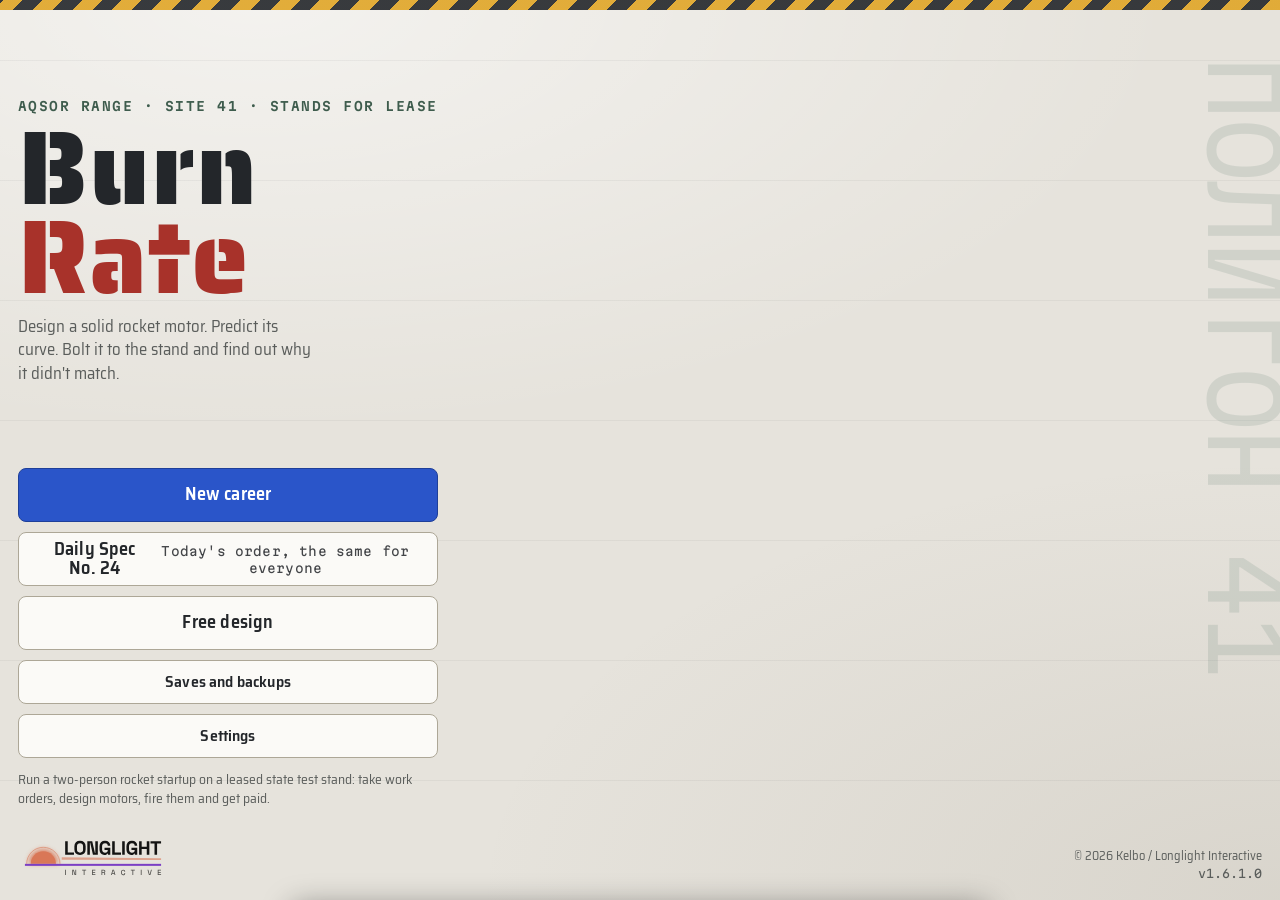
==== commit e9316ee8: "Bench: a Job button that opens the work order Kelbo wanted the current job's requirements one tap aw" ====
--- a/index.html
+++ b/index.html
@@ -266,6 +266,9 @@
 .temp{align-self:flex-start;border:1px solid var(--line2);border-radius:12px;background:var(--card);color:var(--ink);font-size:.72rem;min-height:28px;padding:0 9px;cursor:pointer}
 .temp[disabled]{cursor:default;color:var(--stateD);border-color:var(--state);opacity:1}
 .cks{display:flex;gap:4px 10px;flex-wrap:wrap;font-size:.8rem;line-height:1.25}
+button.cks{background:none;border:0;padding:2px 0;margin:0;font:inherit;font-size:.8rem;text-align:left;color:inherit;cursor:pointer;border-radius:4px}
+.btn[hidden]{display:none}
+.jb-spec td.good{color:var(--good)}.jb-spec td.crit{color:var(--crit)}
 .ck{white-space:nowrap;color:var(--muted)}.ck i{font-style:normal;font-weight:700;margin-right:3px}
 .ck.ok{color:var(--good)}.ck.no{color:var(--crit)}.ck b{font-weight:600;color:var(--ink)}
 .has-go #toast{bottom:calc(84px + var(--safeB))}
@@ -437,6 +440,7 @@
         <button type="button" class="btn sm" id="dzBack" aria-label="Back to the title">‹</button>
         <div class="dz-name"><span class="site" id="dzSite">Stand 3 · Design bench</span><b id="dzDes" class="sign" aria-live="polite">—</b></div>
         <button type="button" class="btn sm" id="dzUndo" aria-label="Undo the last change" disabled><svg viewBox="0 0 24 24" width="22" height="22" aria-hidden="true"><path d="M9 14 4 9l5-5M4 9h10.5a5.5 5.5 0 0 1 0 11H11" fill="none" stroke="currentColor" stroke-width="2.2" stroke-linecap="round" stroke-linejoin="round"/></svg></button>
+        <button type="button" class="btn sm" id="dzJob" hidden aria-label="The job: the client's spec">Job</button>
         <button type="button" class="btn sm" id="dzSheet">Data sheet</button>
       </header>
       <section class="dz-view" id="dzView">
@@ -3251,7 +3255,7 @@
     if(sh.kind==="side"){dist=span*1.2+0.1;pos.set(tgt.x+dist*0.3,b.y+0.05+dist*0.14,b.z-dist);}
     else if(sh.kind==="close"){const ex=b.x+len;tgt.set(ex+o.re*3,b.y,b.z);dist=Math.max(0.35,o.dia*7+len*0.25);pos.set(ex+dist*0.55,b.y+dist*0.28,b.z-dist*0.8);}
     else if(sh.kind==="blockhouse"){const bh=S3.nodes.blockhouse;if(bh)pos.copy(bh.localToWorld(new T.Vector3(-3.8,2.05,0.6)));else pos.set(-33,2.05,22);fovW=Math.max(span*1.7,1.8);}
-    else if(sh.kind==="bench"){dist=Math.max(0.5,len*1.3+o.dia*5);pos.set(tgt.x-dist*0.3,b.y+dist*0.55,b.z-dist*0.8);}
+    else if(sh.kind==="bench"){dist=Math.max(0.36,len*1.2+o.dia*5);pos.set(tgt.x-dist*0.3,b.y+dist*0.55,b.z-dist*0.8);}
     else if(sh.kind==="benchEnd"){tgt.x=b.x+len*0.62;dist=Math.max(0.4,len*0.8+o.dia*6);pos.set(b.x+len+dist*0.7,b.y+dist*0.32,b.z-dist*0.5);}
     else{const p=s3Node(sh.node);if(p)pos.copy(p);else pos.set(tgt.x,b.y+2,b.z-8);
       if(sh.look)tgt.set(sh.look[0],sh.look[2],-sh.look[1]);if(sh.fovW)fovW=Math.max(span*sh.fovW[0],sh.fovW[1]);}
@@ -3358,7 +3362,7 @@
   s1:{glb:"stand1",name:"Stand 1",mount:"s1Mount",cradle:/^s1Cradle\d/,lowNode:"s1Low",flood:["s1Lamp0","s1Lamp1"],floodUp:0,
     shots:[{name:"Side on",kind:"side"},{name:"Nozzle close-up",kind:"close"},{name:"Bunker window",kind:"node",node:"s1Window",fovW:[1.7,2.6]}]},
   s0:{glb:"chamber",name:"Altitude chamber",indoor:true,mount:"s0Mount",cradle:/^s0Cradle\d/,lowNode:"s0Low",tank:["s0TankA","s0TankB",1.65],
-    lamps:["s0Lamp0","s0Lamp1"],outlet:"s0Outlet",vacuum:true,
+    lampI:7,lamps:["s0Lamp0","s0Lamp1"],outlet:"s0Outlet",vacuum:true,
     shots:[{name:"Chamber camera",kind:"node",node:"s0Cam",fov:68,solo:true},{name:"Nozzle close-up",kind:"close",solo:true},
       {name:"Outside",kind:"node",node:"s0Out",look:[29,-58,3.5],out:true,free:true}]},
   /* the design bench in the hush house's build bay: the motor on two V-blocks, no flame */
@@ -3387,7 +3391,7 @@
   haze:{fog:[150,3200],mix:[0xE4E0D8,0.35],sun:0.85,hemi:1.02,glow:0.8},
   overcast:{fog:[200,4200],mix:[0xB4B8BC,0.6],sun:0.3,hemi:1.12,glow:0.15},
   dust:{fog:[60,1700],mix:[0xD8C3A0,0.55],sun:0.6,hemi:1.0,glow:0.5}};
-/* indoors: the bounce from the walls and the lamps (cd at 1 m). Lite has no shadows, so the sun is turned right down */
+/* indoors: the bounce from the walls and the lamps (cd at 1 m; a place may set its own lampI, as the tank does: its lamps sit close to the wall). Lite has no shadows, so the sun is turned right down */
 const S3_IN={smoke:[0.86,0.84,0.8],hemi:[0xF0ECE4,0x8C877C,0.75],sunFull:0.45,sunLite:0.1,lamp:0xFFF0D8,lampI:26,lampD:16,env:0.25};
 const S3_FLOOD={c:0xFFE4BC,i:140,d:60};
 /* the firing's light: its slot's time of day and the day's weather, the same every replay. One dusk firing in five is
@@ -3428,7 +3432,7 @@
   /* two lamps: the place's own lights indoors, its floodlights at night outdoors, else off */
   const L=inside?pl.lamps:night?pl.flood:null;
   S3.lamps.forEach((l,i)=>{const p=L&&s3Node(L[i]);l.intensity=0;if(!p)return;
-    if(inside){l.position.copy(p).y-=0.25;l.color.set(S3_IN.lamp);l.intensity=S3_IN.lampI;l.distance=S3_IN.lampD;}
+    if(inside){l.position.copy(p).y-=0.25;l.color.set(S3_IN.lamp);l.intensity=pl.lampI||S3_IN.lampI;l.distance=S3_IN.lampD;}
     else{l.position.copy(p).y+=pl.floodUp||0;l.color.set(S3_FLOOD.c);l.intensity=S3_FLOOD.i;l.distance=S3_FLOOD.d;}});
   /* the environment map (Full, with the post chain) lights things too, so the bounce light gives way a little */
   const env=!!(S3.env&&S3.full);S3.sc.environment=env?S3.env:null;
@@ -3625,7 +3629,7 @@
    The app glue reads BURN_SIM and draws the page; it is the only place that touches localStorage.
    Storage (plan section 11.3): every key starts "brn-": brn-settings (this phone only), brn-save (the game,
    app/save.js) and brn-slot1..3 (save slots). Never localStorage.clear(), never touch another prefix. All access is wrapped in try/catch. */
-const VERSION="1.6.0.0";
+const VERSION="1.6.1.0";
 const $=id=>document.getElementById(id);
 const esc=s=>String(s).replace(/[&<>"']/g,c=>({"&":"&amp;","<":"&lt;",">":"&gt;",'"':"&quot;","'":"&#39;"}[c]));
 /* a temperature with a real minus sign: "−6 °C" */
@@ -4649,9 +4653,29 @@
   if(c&&r&&r.ok)checks=BURN_SIM.specCheck(c.spec,benchSum(),r.motor).map(k=>`<span class="ck ${k.ok?"ok":"no"}"><i aria-hidden="true">${k.ok?"✓":"✗"}</i>${esc(k.info.short)} <b class="mono">${fmtSpec(k.k,k.v)}</b><span class="vh">${k.ok?" in spec":" out of spec"}</span></span>`).join("");
   else if(c)checks=`<span class="ck no">Can't be built</span>`;
   else checks=`<span class="ck">Free design, no client</span>`;
-  $("dzGo").innerHTML=`<div class="go-l"><button type="button" class="temp mono" id="dzTemp"${locked?" disabled":""} aria-label="Predict at ${tl}${locked?" (this contract fires then)":", tap to change"}">${esc(tl)}${locked?"":" ▾"}</button><div class="cks">${checks}</div></div>
+  $("dzGo").innerHTML=`<div class="go-l"><button type="button" class="temp mono" id="dzTemp"${locked?" disabled":""} aria-label="Predict at ${tl}${locked?" (this contract fires then)":", tap to change"}">${esc(tl)}${locked?"":" ▾"}</button>${c?`<button type="button" class="cks" id="dzCks" aria-label="The job's spec: tap to open">${checks}</button>`:`<div class="cks">${checks}</div>`}</div>
     <button type="button" class="btn pri" id="dzFire">${c?c.flight?"To the rail":"To the stand":"Test fire"} ›</button>`;
+  $("dzJob").hidden=!c;
   $("dzSite").textContent=c?(c.daily?`Daily Spec No. ${c.no} · `:isSandbox()?"Sandbox · ":"")+c.title:"Stand 3 · Design bench";}
+/* the job's work order on the bench (Kelbo, 14 November 2026): the brief, each spec band against the prediction, where
+   and when it fires, and in a career the pay and the due day. The header's Job button and the bottom bar's checks open it. */
+function jobSheet(){
+  const c=GAME.contract;if(!c)return;const r=DZ.res,S_=BURN_SIM;
+  const got=r&&r.ok?S_.specCheck(c.spec,benchSum(),r.motor):null;
+  const rows=c.spec.map((s,i)=>{const k=got&&got[i],u=S_.SPEC_INFO[s.k];
+    return`<tr><th scope="row">${esc(u.name)}</th><td class="mono">${esc(bandText(s))}</td><td class="mono ${k?k.ok?"good":"crit":""}">${k?`${k.ok?"✓":"✗"} ${fmtSpec(k.k,k.v)}<span class="vh">${k.ok?" in spec":" out of spec"}</span>`:"—"}</td></tr>`;}).join("");
+  const sl=c.slot&&S_.SLOTS[c.slot],st=typeof c.stand==="string"?S_.STANDS[c.stand]:null,more=[];
+  if(c.lot&&!c.daily)more.push(`Delivered as a lot: <b>${S_.CAREER.lot.n} motors, ${S_.CAREER.lot.need} must pass</b>`);
+  if(sl)more.push(sl.hut?`Conditioned in the climate plant to <b class="mono">${degC(slotT(c.slot))}</b>`:`Fired at <b>${esc(sl.name.toLowerCase())}</b> <span class="mono">(${degC(slotT(c.slot))})</span>`);
+  if(c.flight)more.push(`Flies from the <b>launch rail</b> with a <b class="mono">${c.flight.payload} kg</b> payload`);
+  else if(st&&st.pAmb!=null)more.push(`Fires in the <b>altitude chamber</b>, at <b class="mono">${(st.pAmb/1000).toFixed(0)} kPa</b>`);
+  else if(st)more.push(`On <b>${esc(st.name)}</b>`);
+  const j=inCareer()&&S.career.jobs[c.id];
+  if(j)more.push(`Pays <b class="mono">${fmtCr(j.pay)}</b> (×1.2 for an A) · due day ${j.due} (${esc(dueText(S.career,j))}) · ${j.n} motor${j.n===1?"":"s"} fired`);
+  openSheet(c.client?c.client:"The job",`<h3 class="sign">${esc(c.title)}</h3>${c.brief?`<p>${esc(c.brief)}</p>`:""}
+    <table class="dtab jb-spec"><thead><tr><th scope="col">Spec</th><th scope="col">Asks</th><th scope="col">Predicted</th></tr></thead><tbody>${rows}</tbody></table>
+    ${got?`<p class="hint">Predicted at ${esc(DZ.predSlot==="ref"?degC(20):slotLabel(DZ.predSlot))}. The real motor won't match exactly.</p>`:`<p class="hint">This design can't be built yet, so there's nothing to check.</p>`}
+    ${more.length?`<ul class="wo-spec">${more.map(m=>`<li>${m}</li>`).join("")}</ul>`:""}`);}
 function cycleTemp(){
   const list=["ref"].concat(slotChoices()),i=list.indexOf(DZ.predSlot),nx=list[(i+1)%list.length];
   DZ.predSlot=nx;DZ.tGrain=nx==="ref"?20:slotT(nx);schedule(false);
@@ -4706,6 +4730,7 @@
   if(b.dataset.take){takeContract(b.dataset.take);return;}
   if(b.id==="dzFire"){toStand();return;}
   if(b.id==="dzTemp"){cycleTemp();return;}
+  if(b.id==="dzCks"||b.id==="dzJob"){jobSheet();return;}
   if(!b.closest("#sheet"))return;
   if(b.dataset.hut){stepHut(+b.dataset.hut);return;}
   if(b.dataset.slot){const was=GAME.slot;GAME.slot=b.dataset.slot;if(was!==GAME.slot&&(was==="hut"||GAME.slot==="hut")&&firingBill()){slotSheet();return;}document.querySelectorAll("#sheet [data-slot]").forEach(x=>{const on=x.dataset.slot===GAME.slot;x.classList.toggle("on",on);x.setAttribute("aria-pressed",on);});}
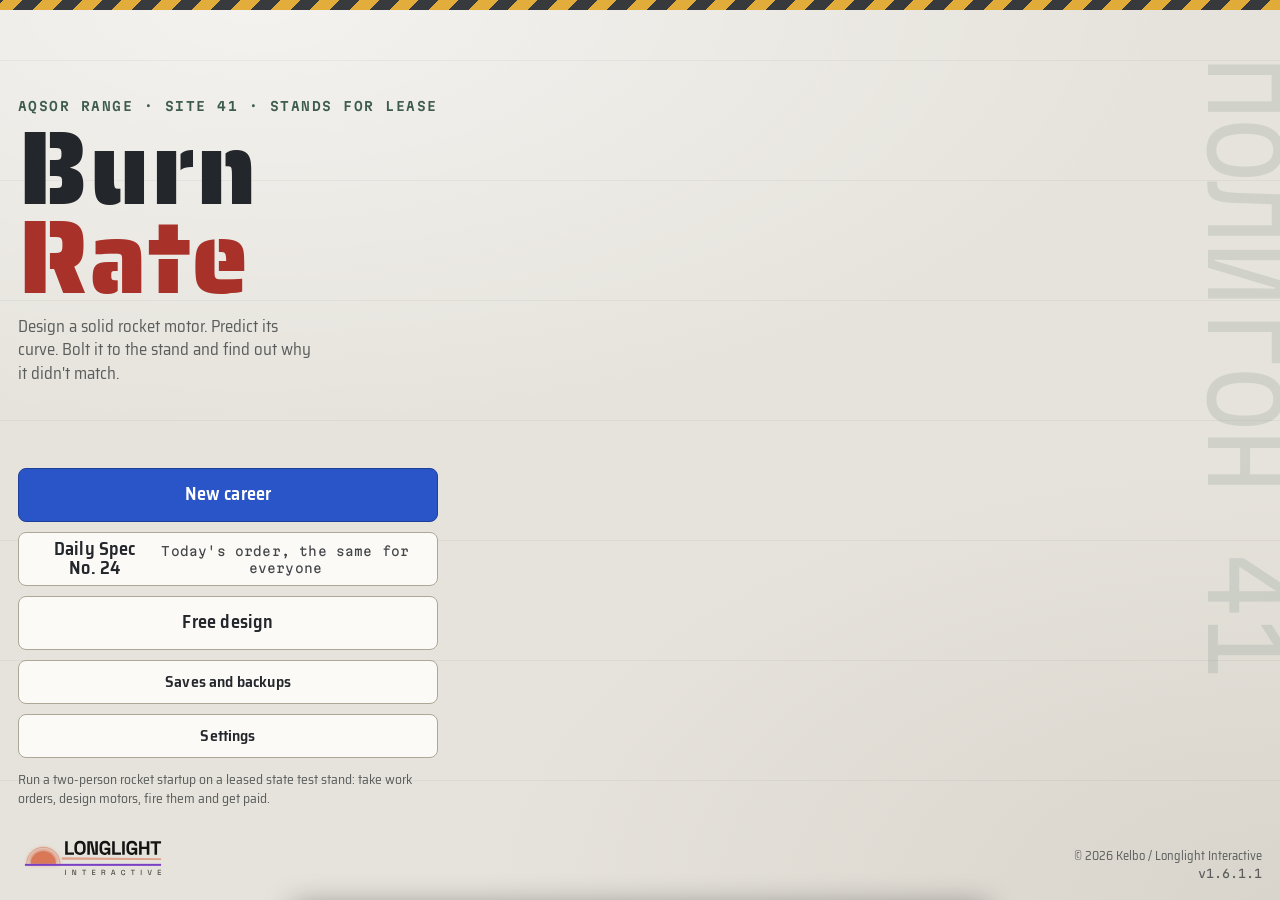
==== commit 749ee66e: "Site: cookieless visit counts (1.6.1.1) Burn Rate was the only game on longlight.games without the s" ====
--- a/index.html
+++ b/index.html
@@ -3629,7 +3629,7 @@
    The app glue reads BURN_SIM and draws the page; it is the only place that touches localStorage.
    Storage (plan section 11.3): every key starts "brn-": brn-settings (this phone only), brn-save (the game,
    app/save.js) and brn-slot1..3 (save slots). Never localStorage.clear(), never touch another prefix. All access is wrapped in try/catch. */
-const VERSION="1.6.1.0";
+const VERSION="1.6.1.1";
 const $=id=>document.getElementById(id);
 const esc=s=>String(s).replace(/[&<>"']/g,c=>({"&":"&amp;","<":"&lt;",">":"&gt;",'"':"&quot;","'":"&#39;"}[c]));
 /* a temperature with a real minus sign: "−6 °C" */
@@ -5414,8 +5414,8 @@
 /* ===================== app/coach.js: the coach-card tour (stage 8, plan section 10) =====================
    Short cards that teach the loop on the first job, each shown once. The first job ("first-light") opens with the club's
    old drawing: a thin case and a tight throat that the predictor flags and that bursts on the stand, so the cards walk
-   through the bench, the incident report and the fix. The same idea as Escapement's TUT and Station Keeper's coach
-   cards (cards wait for the player; the thing they talk about gets a ring), written fresh for this page.
+   through the bench, the incident report and the fix. The same idea as Escapement's TUT cards
+   (cards wait for the player; the thing they talk about gets a ring), written fresh for this page.
    coach(key) shows TOUR[key] if coach cards are on and it hasn't been seen; "Got it" marks it seen (and shows the next
    card when there is one), "No more tips" turns them off. Seen cards and the switch live in brn-settings (this phone):
      SETTINGS.coach (true/false), SETTINGS.seen ({key: 1}). Settings has the switch and "Show them again". */
@@ -5620,4 +5620,6 @@
 }
 start();
 </script>
+<!-- Cloudflare Web Analytics: cookieless visit counts for Longlight (no personal data). -->
+<script defer src="https://static.cloudflareinsights.com/beacon.min.js" data-cf-beacon='{"token": "1ca537ec2a4f491c8da70d54d2f5319f"}'></script>
 </body></html>
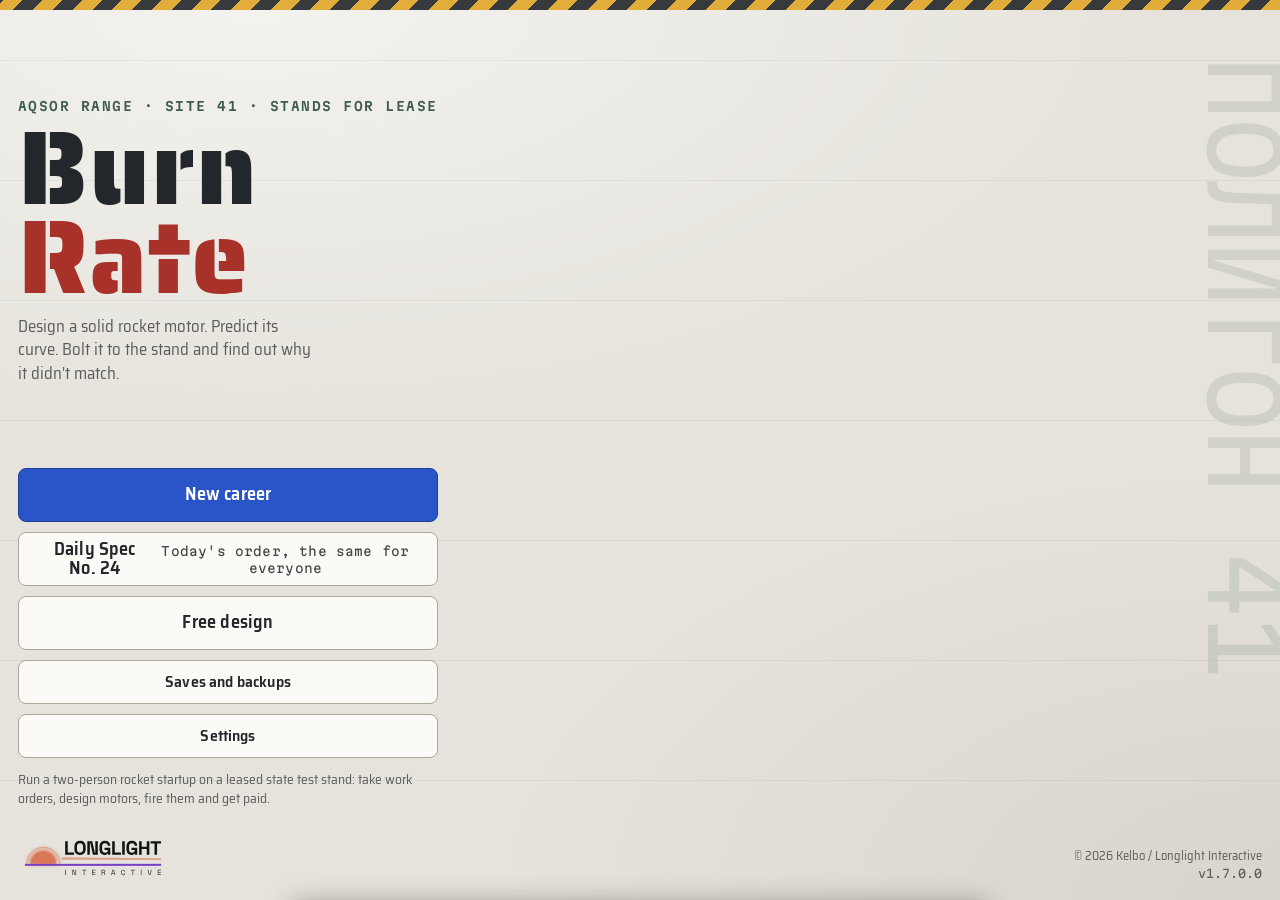
==== commit 465e5bb4: "Game: hints, your motors, personal bests, and a balance pass (1.7.0.0) Kelbo asked for four improvem" ====
--- a/index.html
+++ b/index.html
@@ -414,6 +414,16 @@
 .coach-on{outline:3px solid var(--hazard);outline-offset:3px;border-radius:8px}
 @media (prefers-reduced-motion:no-preference){.coach-on{animation:coachPulse 1.6s ease-in-out infinite}}
 @keyframes coachPulse{50%{outline-offset:6px}}
+/* 1.7: your motors (app/library.js), personal bests and the hint (app/hint.js) */
+.lb-save{display:flex;gap:8px;align-items:center;margin:0 0 10px}
+.lb-save input{flex:1;min-width:0;font:inherit;font-size:1rem;padding:8px 10px;border-radius:8px;border:1px solid var(--line);background:var(--card);color:var(--ink);min-height:44px}
+.lb-list{list-style:none;padding:0;margin:0;display:grid;gap:8px}
+.lb-list li{display:flex;gap:8px;align-items:center;justify-content:space-between;padding:8px 10px;border:1px solid var(--line);border-radius:8px;background:var(--card)}
+.lb-n{display:grid;gap:2px;min-width:0}.lb-n b{overflow-wrap:anywhere}.lb-n .tag{font-size:.64rem;padding:2px 5px}
+.lb-b{display:flex;gap:6px;flex-shrink:0}
+.best{color:var(--good);font-weight:600}
+.rp-best{margin:8px 0 0}.rp-best.new b{color:var(--good)}
+.rp-hint{border-left:4px solid var(--hazard)}.rp-hint h3{margin-top:0}.rp-hint p{margin:0 0 8px}
 </style>
 
 <div id="app">
@@ -569,7 +579,27 @@
   // mass estimates that aren't a part's own stat: the nozzle is a solid of revolution this full, this long x case bore
   nozzleFill:0.45,nozzleLen:0.35
 };
-Object.assign(SIM,{TUNING});
+/* the bench's yardstick and hints (sim/hint.js, 1.7). designScore weighs how far a motor is from a clean delivery, by the
+   predictor alone; the hint tries the moves below one at a time and names the one that helps most. tools/balance-bot.js
+   tunes with the same yardstick, so a hint is the bot's next move.
+     warnW, critW   weight of each yellow and red flag, growing as the motor goes past the flag's line
+     margin         keep this far under every rating, flagged or not (the real motor scatters round the prediction)
+     bandIn         a two-sided spec counts as fine inside this share of its half-width from the middle
+     refuseW        weight of each reason the stand or the rail would refuse the motor
+     steps          the predictor's solver steps while hinting (fewer than a firing's: fast enough for a phone)
+     sound          a score under this is a motor that delivers on paper: no move to suggest
+     gain           a move must cut the score by at least this share to be worth naming
+     moves          [field or move, first step, kind]: x multiplies, + adds, i whole numbers (xi: multiply, then round),
+                    m a move made together (size: the whole motor; segsKeep: more, shorter segments at the same length;
+                    coreThroat: the core and the throat together)
+     picks          the parts a hint may swap to (only ones the player has); parts: what it may tell you to look at */
+const HINT={warnW:0.5,critW:10,margin:0.85,bandIn:0.4,refuseW:20,steps:110,sound:0.05,gain:0.1,
+  moves:[["nozzle.throatD",1.08,"x"],["grain.segLen",1.12,"x"],["grain.coreD",1.06,"x"],["nozzle.exitD",1.08,"x"],
+    ["case.id",1.06,"xi"],["case.wall",0.3,"+"],["grain.segs",1,"i"],["case.linerThk",0.5,"+"],["case.bolts",2,"i"],
+    ["size",1.06,"m"],["segsKeep",1,"m"],["coreThroat",1.06,"m"]],
+  picks:["igniter","airframe.nose","airframe.fins","airframe.body"],
+  parts:["grain.prop","grain.shape","case.mat","nozzle.mat","case.liner","case.closure"]};
+Object.assign(SIM,{TUNING,HINT});
 /* ===================== data/propellants.js: the propellant grades =====================
    HARD RULE (plan section 3): a grade is a STAT BLOCK, never a recipe. Fictional names and performance numbers only;
    no ingredients, ratios or making steps, here or anywhere. The state grades (TR-) are old programme surplus named after
@@ -801,7 +831,7 @@
     solution:{grain:{prop:"tr5",shape:"bates",segs:3,segLen:81,coreD:24},case:{mat:"cromo",id:51,wall:2.7,liner:"paper",linerThk:1,closure:"bolts",bolts:12},nozzle:{mat:"steel",throatD:13.9,exitD:36,half:15},igniter:"m"}},
   {id:"ozen-cold",client:"Ozen Survey Instruments",title:"Cold-soak burn",tier:2,stand:"s2",slot:"dawn",pay:4800,days:10,
     brief:"A survey firm flies from the northern steppe in winter. They need a long, moderate burn that still behaves after a night in the frost. Fired at dawn, three and a half seconds or more.",
-    spec:[{k:"Fav",lo:200,hi:300},{k:"I",lo:900,hi:1300},{k:"tb",lo:3.5},{k:"Pmax",hi:5}],start:"54mm 4-seg BATES, Dray, steel throat",
+    spec:[{k:"Fav",lo:180,hi:300},{k:"I",lo:900,hi:1300},{k:"tb",lo:3.5},{k:"Pmax",hi:5}],start:"54mm 4-seg BATES, Dray, steel throat",
     solution:{grain:{prop:"clearsky",shape:"bates",segs:2,segLen:76,coreD:20},case:{mat:"cromo",id:57,wall:2.1,liner:"rubber",linerThk:1.2,closure:"bolts",bolts:13},nozzle:{mat:"steel",throatD:14,exitD:26,half:15},igniter:"m"}},
   {id:"range-frac",client:"Aqsor Range Authority",title:"Lean and strong",tier:2,stand:"s2",slot:null,pay:5500,days:12,
     brief:"The Range Authority is pitching Site 41 to launch firms and wants a showpiece: a K motor where propellant is most of the weight. 62% of the motor or more, and safe on the case.",
@@ -839,10 +869,10 @@
     brief:"For the night show, Qyran wants a big rocket that rises slowly on a long, steady flame the crowd can follow: 250 to 500 newtons for eight seconds or more.",
     spec:[{k:"tb",lo:8},{k:"Fav",lo:250,hi:500},{k:"I",lo:3000}],start:"98mm 5-seg BATES, Ox, composite",
     solution:{grain:{prop:"tr2",shape:"bates",segs:2,segLen:137.1,coreD:21.3,pts:2,ptLen:29.3,ptW:21.3,finLen:113.6,offset:15.1},case:{mat:"composite",id:95.1,wall:1.5,liner:"paper",linerThk:4.8,closure:"ring",bolts:15},nozzle:{mat:"graphite",throatD:20.7,exitD:84.3,half:15},igniter:"l"}},
-  {id:"burkit-sounder",client:"Bürkit Aerospace",title:"Six kilometres up",tier:3,stand:"s1",slot:null,flight:{payload:4},pay:17000,days:14,repeat:{pay:0.6,every:6},
-    brief:"Bürkit wants flight data from a real ascent before it sells its boosters: a four-kilogram telemetry pack to between 6000 and 8000 metres. Past the speed of sound the drag climbs steeply, so the nose, the fins and how long the motor pushes all matter.",
-    spec:[{k:"apogee",lo:6000,hi:8000}],start:"98mm 5-seg BATES, Ox, composite",
-    solution:{grain:{prop:"tr9",shape:"tube",segs:8,segLen:169.5,coreD:45.5},case:{mat:"composite",id:82.3,wall:2.2,liner:"paper",linerThk:4,closure:"bolts",bolts:36},nozzle:{mat:"steel",throatD:27,exitD:56,half:15},igniter:"xl",airframe:{body:"glass118",nose:"karman",fins:"swept"}}},
+  {id:"burkit-sounder",client:"Bürkit Aerospace",title:"Eight kilometres up",tier:3,stand:"s1",slot:null,flight:{payload:4},pay:17000,days:14,repeat:{pay:0.6,every:6},
+    brief:"Bürkit wants flight data from a real ascent before it sells its boosters: a four-kilogram telemetry pack to between 7500 and 10000 metres. Past the speed of sound the drag climbs steeply, so the nose, the fins and how long the motor pushes all matter.",
+    spec:[{k:"apogee",lo:7500,hi:10000}],start:"98mm 5-seg BATES, Ox, composite",
+    solution:{grain:{prop:"tr9",shape:"tube",segs:3,segLen:320,coreD:38.2},case:{mat:"composite",id:94,wall:4.5,liner:"paper",linerThk:2.5,closure:"bolts",bolts:12},nozzle:{mat:"steel",throatD:24,exitD:55.4,half:15},igniter:"xl",airframe:{body:"glass118",nose:"karman",fins:"swept"}}},
   {id:"dala-m",client:"Dala Hobby Supply",title:"Catalogue M1400",tier:3,stand:"s1",slot:null,pay:12000,days:12,repeat:{pay:0.6,every:6},
     brief:"Dala's catalogue is growing up: an M motor for the big-rocket crowd, sold off the shelf. About fourteen hundred newtons, 6000 to 8000 N·s, and the peak pressure under 6.5 MPa so the cases they sell will hold it with room to spare.",
     spec:[{k:"Fav",lo:1200,hi:1600},{k:"I",lo:6000,hi:8000},{k:"Pmax",hi:6.5}],start:"98mm 5-seg BATES, Ox, composite",
@@ -867,7 +897,7 @@
     solution:{grain:{prop:"tr5",shape:"finocyl",segs:3,segLen:120,coreD:40.9,pts:8,ptLen:11.2,ptW:4.5,finLen:56.9,offset:24},case:{mat:"mild",id:95.3,wall:1.5,liner:"ablative",linerThk:2,closure:"bolts",bolts:14},nozzle:{mat:"steel",throatD:21,exitD:46,half:15},igniter:"l"}},
   {id:"ozen-lot",client:"Ozen Survey Instruments",title:"Northern survey lot",tier:4,stand:"s1",slot:"hut",tGrain:-10,lot:true,pay:40000,days:18,repeat:{pay:0.6,every:10},
     brief:"Ozen's northern survey season needs a lot of motors that light and burn alike in the cold. Each is conditioned in the climate plant at −10 °C. Long burns, and the pressure kept low: four of the five must pass.",
-    spec:[{k:"I",lo:5600,hi:7000},{k:"tb",lo:3.6},{k:"Pmax",hi:3}],start:"98mm 5-seg BATES, Ox, composite",
+    spec:[{k:"I",lo:5600,hi:7000},{k:"tb",lo:3.6},{k:"Pmax",hi:3.3}],start:"98mm 5-seg BATES, Ox, composite",
     solution:{grain:{prop:"tr5",shape:"bates",segs:3,segLen:160,coreD:50.6,pts:7,ptLen:15.3,ptW:1.4,finLen:123.5,offset:8.7},case:{mat:"mild",id:92.3,wall:2.6,liner:"rubber",linerThk:2.9,closure:"bolts",bolts:7},nozzle:{mat:"insert",throatD:31,exitD:60,half:15},igniter:"xl"}},
   {id:"agency-lot",client:"Altyn Space Agency",title:"Upper stage qualification",tier:4,stand:"s1",slot:null,lot:true,pay:36000,days:18,repeat:{pay:0.6,every:10},
     brief:"The republic's space agency is choosing a supplier for a sounding rocket's upper stage. Light above all: at least 78% propellant by weight. Five from one design, at least four inside the spec.",
@@ -917,7 +947,10 @@
   /* tier 4 range tenders (Kelbo, 13 November 2026): a lot of five motors from one design fires on one range day for one
      stand fee; four must pass. One failure still delivers but cuts the pay; two or more lose the
      tender, which the range puts out again some days later. The lot's grade is its worst passing motor's. */
-  lot:{n:5,need:4,failPay:0.7,retender:6}
+  lot:{n:5,need:4,failPay:0.7,retender:6},
+  /* the paid hint on the bench (1.7, app/hint.js): a retired engineer from the old programme looks over the drawing for
+     this share of the job's pay, rounded to 10 cr, never less than hintMin. Free after hintFreeAfter misses on the job. */
+  hintShare:0.05,hintMin:50,hintFreeAfter:2
 };
 /* facilities. need: reputation needed before the range will lease it. after: a facility that must be owned first.
    give: what buying it changes. */
@@ -1851,7 +1884,7 @@
             log:[entry], no (report counter), broke (tier restarts), hut (the hush house's climate plant owned: 1; it was the conditioning hut),
             retender:{id:day} (lost tenders, back on the board from that day),
             won (the day the capstone was first won), wonSeen (1 once its card has been read)}
-     job = {taken, due, pay, n (motors fired)}
+     job = {taken, due, pay, n (motors fired), f (firings: a lot of five is one; from 1.7, for the personal bests)}
    A tier 4 tender (contract.lot) is delivered by a lot: fireLot fires CAREER.lot.n motors of one design, gradeLot judges
    them (four of five to pass; one failure cuts the pay; the lot's grade is its worst passing motor's), and settle with
    {lot:true} pays or loses the tender. A single firing on a tender is a development motor: settle with {dev:true}.
@@ -1922,7 +1955,7 @@
   if(!board(car).includes(c))return"That work order isn't on the board.";
   return"";}
 function takeJob(car,id){const e=canTake(car,id);if(e)return e;const c=contractById(id);
-  car.jobs[id]={taken:car.day,due:car.day+c.days,pay:basePay(car,c),n:0};return"";}
+  car.jobs[id]={taken:car.day,due:car.day+c.days,pay:basePay(car,c),n:0,f:0};return"";}
 function dropJob(car,id){delete car.jobs[id];}
 /* the share of the pay left on a given day: 1 on time, less each day late */
 function lateShare(job,day){const late=Math.max(0,day-job.due);return{late,mul:Math.max(CAREER.lateFloor,1-CAREER.lateCut*late)};}
@@ -1938,7 +1971,7 @@
   const day=car.day,out={day,cost,paid:0,late:0,lateMul:1,gradeMul:0,rep:0,done:false,lost:false};
   o=o||{};car.money-=cost;
   if(c){const job=car.jobs[c.id];
-    if(job){job.n+=o.lot?CAREER.lot.n:1;
+    if(job){job.n+=o.lot?CAREER.lot.n:1;job.f=(job.f|0)+1;out.firings=job.f;   // f: firings on this job (a lot is one), for the personal bests
       /* a tender: a single motor is development only; a lot that fails loses the tender for now */
       if(c.lot&&!o.lot)out.dev=true;
       else if(c.lot&&g&&!g.pass){delete car.jobs[c.id];car.retender=car.retender||{};car.retender[c.id]=day+CAREER.lot.retender;out.lost=true;}
@@ -2049,6 +2082,104 @@
 /* is part id in the kit for this design field? (the bench greys out the rest) */
 const inKit=(kit,field,id)=>{const p=KIT_PARTS.find(x=>x[0]===field);return!p||kit[p[1]].includes(id);};
 Object.assign(SIM,{dailyNo,dailySpec,dailyKit,kitCheck,inKit});
+/* ===================== sim/hint.js: the bench's yardstick and the stuck hint (1.7) =====================
+   designScore(c, d, tGrain, steps) says how far a design is from a clean delivery of contract c, by the predictor alone:
+     0 is a motor in the middle of every spec band, with no flag and a margin under every rating. It returns {s, parts, p,
+     refused}: parts lists what makes up the score, each {kind, key, s} (kind: flag, margin, refused, launch or spec; a spec
+     part also has dir: "low", "high" or "edge"), biggest first. A design the predictor can't run scores 1e9.
+   hintMove(d, f, kind, step, dir) makes one of a player's moves (HINT.moves, data/tuning.js) on a copy of d, or null.
+   hint(c, d, o) is the hint: o = {tGrain, tier}. It tries every move one step each way, every part in HINT.picks the
+     player has (the igniter one size either way), and the job's own solution's parts (HINT.parts) one at a time, and names the one that cuts the score most:
+       {kind:"move", f, dir, issue, from, to}   a slider or stepper one way (dir +1 or -1), or a move made together
+       {kind:"pick", f, v, issue, from, to}     a part to swap to (the igniter or a rocket part: they're named)
+       {kind:"part", f, v, issue, from, to}     a part to look at again; the app doesn't say which (v is for the tests)
+       {kind:"sound", base}                     the motor delivers on paper: a miss was the real motor's scatter
+       {kind:"stuck", issue}                    nothing one step away helps
+       {kind:"broken"}                          the predictor can't run this design (its red errors come first)
+     issue is the biggest part of the score before the move. Only the direction is given, never a number: the player
+     still finds how far.
+   tools/balance-bot.js tunes every contract with designScore and hintMove, so a hint is the bot's next move. Pure: no DOM,
+   no clock, no randomness. */
+const HINT_OVER={liner:(q,m)=>q.tb/m.linerRating,burst:(q,m)=>q.Pmax/m.pUlt,yield:q=>1/q.sf,closure:q=>1/q.closureSf,
+  pt:q=>TUNING.ptWarn/q.pt0,chuff:(q,m)=>m.prop.pMin*1e6/q.pLow};
+function designScore(c,d,tGrain,steps){
+  const H=HINT,parts=[],add=(o,s)=>{o.s=s;parts.push(o);return s;};
+  let p;try{p=predict(d,standCond(c,{tGrain}),steps?{steps}:undefined);}catch(e){return{s:1e9,parts};}
+  if(!p.ok)return{s:1e9,parts};
+  const q=p.sum,m=p.motor,over={};
+  for(const k in HINT_OVER)over[k]=HINT_OVER[k](q,m);
+  over.sep=0.9+(d.nozzle.exitD/d.nozzle.throatD)**2/20;
+  let s=0;
+  /* each flag, weighted by how far over its line the motor is, so a step towards the line counts as progress */
+  for(const w of q.warnings)s+=add({kind:"flag",key:w.key,sev:w.sev,text:w.text},(w.sev==="crit"?H.critW:H.warnW)*(1+Math.max(0,(over[w.key]||1)-0.9)*10));
+  /* a careful player keeps a margin under every rating, flagged or not: real motors scatter round the prediction */
+  for(const key of["liner","burst","yield","closure","chuff"]){const o=over[key];if(o>H.margin&&isFinite(o))s+=add({kind:"margin",key},20*(o-H.margin)**2);}
+  const k=Object.assign({},c,{stand:STANDS[c.stand]}),refused=preFire(k,d,p.motor,{tier:c.tier,sum:q});
+  for(const r of refused)s+=add({kind:"refused",key:r.field,text:r.text},H.refuseW);
+  let sum=q;
+  if(c.flight){
+    const fp=predictFlight(d,p.motor,p.run,c.flight.payload);if(!fp)return{s:1e9,parts};
+    sum=Object.assign({},q,{apogee:fp.apogee});
+    for(const r of preLaunch(d,p.motor,p.run,c.flight.payload,c.tier))s+=add({kind:"launch",key:r.field,text:r.text},H.refuseW);}
+  for(const ck of specCheck(c.spec,sum,p.motor)){
+    const{lo,hi,v}=ck,o={kind:"spec",key:ck.k,v,lo,hi};
+    if(lo!=null&&hi!=null){const e=Math.abs(v-(lo+hi)/2)/((hi-lo)/2);o.dir=v<lo?"low":v>hi?"high":"edge";s+=add(o,Math.max(0,e-H.bandIn)**2*4);}
+    else if(hi!=null){const e=(v-hi*0.97)/hi;o.dir=v>hi?"high":"edge";s+=add(o,e>0?(e*10)**2:0);}
+    else{const e=(lo*1.03-v)/lo;o.dir=v<lo?"low":"edge";s+=add(o,e>0?(e*10)**2:0);}}
+  return{s,parts:parts.filter(x=>x.s>0).sort((a,b)=>b.s-a.s),p,refused};}
+/* one of a player's moves on a copy of the design; null when it can't be made */
+const hr1=v=>Math.round(v*10)/10;
+const hGet=(d,f)=>f.split(".").reduce((o,k)=>o&&o[k],d);
+function hSet(d,f,v){const p=f.split("."),l=p.pop();p.reduce((o,k)=>o[k],d)[l]=v;}
+function hintMove(d,f,kind,step,dir){
+  const t=JSON.parse(JSON.stringify(d));
+  if(kind==="m"){
+    const k=dir>0?step:1/step;
+    if(f==="size"){t.case.id=Math.round(t.case.id*k);t.nozzle.throatD=hr1(t.nozzle.throatD*k);t.nozzle.exitD=hr1(t.nozzle.exitD*k);if(t.grain.coreD)t.grain.coreD=hr1(t.grain.coreD*k);t.grain.segLen=hr1(t.grain.segLen*k);}
+    else if(f==="segsKeep"){const ns=t.grain.segs+dir;if(ns<1||t.grain.shape==="end")return null;t.grain.segLen=hr1(t.grain.segLen*t.grain.segs/ns);t.grain.segs=ns;}
+    else{if(!t.grain.coreD)return null;t.grain.coreD=hr1(t.grain.coreD*k);t.nozzle.throatD=hr1(t.nozzle.throatD*k);t.nozzle.exitD=hr1(t.nozzle.exitD*k);}
+    return t;}
+  const v=hGet(d,f);if(typeof v!=="number")return null;
+  let nv=kind[0]==="x"?v*(dir>0?step:1/step):v+dir*step;
+  nv=kind==="xi"||kind==="i"?Math.round(nv):hr1(nv);
+  if(nv===v||nv<=0)return null;
+  hSet(t,f,nv);
+  /* moves a player makes together: the exit follows the throat (same expansion), the core follows the grain's outside */
+  if(f==="nozzle.throatD")t.nozzle.exitD=hr1(d.nozzle.exitD*nv/v);
+  if((f==="case.id"||f==="case.linerThk")&&t.grain.coreD){const o0=d.case.id-2*d.case.linerThk,o1=t.case.id-2*t.case.linerThk;t.grain.coreD=hr1(d.grain.coreD*o1/o0);}
+  return t;}
+/* the part tables a hint may pick from, by field */
+const HINT_TABLES={"grain.prop":()=>PROPELLANTS,"grain.shape":()=>GRAIN_SHAPES,"case.mat":()=>CASES,"nozzle.mat":()=>THROATS,"case.liner":()=>LINERS,
+  igniter:()=>IGNITERS,"airframe.nose":()=>NOSES,"airframe.fins":()=>FINS,"airframe.body":()=>BODIES};
+/* swap one part, as a player would: a new grain shape brings that shape's own features (from the solution) */
+function hintSwap(c,d,f,v){
+  const t=JSON.parse(JSON.stringify(d));
+  if(f==="grain.shape"){const g=c.solution&&c.solution.grain&&c.solution.grain.shape===v?c.solution.grain:{shape:v};
+    t.grain=Object.assign({},JSON.parse(JSON.stringify(g)),{segs:d.grain.segs,segLen:d.grain.segLen,prop:d.grain.prop,coreD:d.grain.coreD||g.coreD||d.case.id/3});}
+  else if(f==="case.closure"){t.case.closure=v;if(v==="bolts"&&!t.case.bolts)t.case.bolts=6;}
+  else{if(f.startsWith("airframe.")&&!t.airframe)return null;hSet(t,f,v);}
+  return normDesign(t);}
+function hint(c,d,o){
+  o=o||{};const H=HINT,tG=o.tGrain==null?TUNING.tRef:o.tGrain,tier=o.tier||c.tier||1;
+  const base=designScore(c,d,tG,H.steps);
+  if(base.s>=1e9)return{kind:"broken"};
+  if(base.s<H.sound)return{kind:"sound",base};
+  const issue=base.parts[0];
+  let best=null;const keep=(t,res)=>{if(!t)return;const r=designScore(c,t,tG,H.steps);if(r.s<base.s*(1-H.gain)&&(!best||r.s<best.to))best=Object.assign(res,{to:r.s});};
+  for(const[f,step,kind]of H.moves)for(const dir of[1,-1])keep(hintMove(d,f,kind,step,dir),{kind:"move",f,dir});
+  for(const f of H.picks){
+    if(f.startsWith("airframe.")&&!c.flight)continue;
+    const tab=HINT_TABLES[f](),cur=hGet(d,f),ids=Object.keys(tab),at=ids.indexOf(cur);
+    /* igniters are in size order: one size either way (a tiny igniter in a big motor takes ages to simulate, and nobody tries it) */
+    for(const v of f==="igniter"?[ids[at-1],ids[at+1]]:ids)if(v&&v!==cur&&(tab[v].tier||1)<=tier)keep(hintSwap(c,d,f,v),{kind:"pick",f,v});}
+  /* the job's own solution's parts: a part to look at again, when a different one gets further than any slider */
+  for(const f of H.parts){
+    const v=c.solution&&hGet(c.solution,f),cur=hGet(d,f),tab=HINT_TABLES[f]&&HINT_TABLES[f]();
+    if(v==null||v===cur||(tab&&tab[v]&&(tab[v].tier||1)>tier))continue;
+    keep(hintSwap(c,d,f,v),{kind:"part",f,v});}
+  if(!best)return{kind:"stuck",issue,from:base.s};
+  return Object.assign(best,{issue,from:base.s});}
+Object.assign(SIM,{designScore,hintMove,hint});
 return SIM;
 })();
 if(typeof module!=="undefined")module.exports=BURN_SIM;
@@ -3628,8 +3759,9 @@
 /* ===================== app/state.js: version, settings, small helpers, the sheet =====================
    The app glue reads BURN_SIM and draws the page; it is the only place that touches localStorage.
    Storage (plan section 11.3): every key starts "brn-": brn-settings (this phone only), brn-save (the game,
-   app/save.js) and brn-slot1..3 (save slots). Never localStorage.clear(), never touch another prefix. All access is wrapped in try/catch. */
-const VERSION="1.6.1.1";
+   app/save.js), brn-slot1..3 (save slots) and brn-library
+   (saved motors and personal bests, every career on this phone; app/save.js, 1.7). Never localStorage.clear(), never touch another prefix. All access is wrapped in try/catch. */
+const VERSION="1.7.0.0";
 const $=id=>document.getElementById(id);
 const esc=s=>String(s).replace(/[&<>"']/g,c=>({"&":"&amp;","<":"&lt;",">":"&gt;",'"':"&quot;","'":"&#39;"}[c]));
 /* a temperature with a real minus sign: "−6 °C" */
@@ -3637,7 +3769,7 @@
 const reduced=()=>matchMedia("(prefers-reduced-motion: reduce)").matches;
 
 /* ---- settings (this phone only): brn-settings ---- */
-const SET_KEY="brn-settings",SET_DEF={theme:"light",sound:true,haptics:true,voice:"en",gfx:"auto",coach:true,seen:{},scatter:true};
+const SET_KEY="brn-settings",SET_DEF={theme:"light",sound:true,haptics:true,voice:"en",gfx:"auto",coach:true,seen:{},scatter:true,hints:true};
 let SETTINGS=Object.assign({},SET_DEF);
 function loadSettings(){try{const o=JSON.parse(localStorage.getItem(SET_KEY)||"null");if(o&&typeof o==="object"&&!Array.isArray(o))SETTINGS=Object.assign({},SET_DEF,o);}catch(e){}}
 function saveSettings(){try{localStorage.setItem(SET_KEY,JSON.stringify(SETTINGS));}catch(e){}}
@@ -3843,6 +3975,7 @@
       `<button type="button" role="radio" aria-checked="${k===vc}" data-voice-set="${k}"${l?` lang="${l}"`:""} class="btn sm${k===vc?" on":""}">${n}</button>`).join("")}</div>
     <p class="hint">The Range Safety Officer calls the countdown over the tannoy and reads his sign-off on each report. Needs Sound on. The voice is AI-generated.</p></fieldset>`+
     onOff("haptics","Vibration",BURN_SOUND.canBuzz()?`<p class="hint">A buzz when the motor lights and when something goes wrong.</p>`:`<p class="hint">This phone's browser doesn't let web pages vibrate (iPhones never do).</p>`)+
+    onOff("hints","Hint notes",`<p class="hint">After ${BURN_SIM.CAREER.hintFreeAfter} misses on a job, your partner offers a free hint on the report. The Job sheet's Hint button works either way.</p>`)+
     onOff("coach","Coach cards",`<p class="hint">Short tips on your first job, each shown once. <button type="button" class="btn sm" id="coachAgain">Show them again</button></p>`));
   $("sheetBody").addEventListener("click",e=>{
     if(e.target.closest("#coachAgain")){SETTINGS.seen={};SETTINGS.coach=true;saveSettings();closeSheet();toast("Coach cards will show again on your first job.");return;}
@@ -3870,7 +4003,8 @@
           free (the free bench's design) | null, freeN (free firings so far, so each one rolls new dice), lastBackup (ms),
           hutT (the conditioning hut's setting, °C), daily and dailyHist (the Daily Spec, app/daily.js), sandbox (app/sandbox.js)}
    save() writes it to "brn-save" (debounced, and at once when the page hides). The three slots "brn-slot1".."brn-slot3"
-   hold copies the player saves by hand, each with savedAt. Settings stay apart in "brn-settings" (this phone only).
+   hold copies the player saves by hand, each with savedAt. Settings stay apart in "brn-settings" (this phone only), and the
+   motor library and personal bests in "brn-library" (below; shared by every save, so the slots don't copy it).
    hydrate(o) checks a save's shape and runs the migrations before it becomes S; it returns false for anything it can't
    load, and leaves S alone then. Every storage call is in try/catch; nothing outside "brn-" is ever touched. */
 const SAVE_V=1,SAVE_KEY="brn-save",SLOTS=3,slotKey=i=>"brn-slot"+i;
@@ -3918,6 +4052,37 @@
 document.addEventListener("visibilitychange",()=>{if(document.hidden&&saveT)save(true);});
 addEventListener("pagehide",()=>{if(saveT)save(true);});
 
+/* ---- the motor library and personal bests (1.7, Kelbo 16 November 2026): "brn-library", this phone's, shared by every
+   career, the free bench, the Sandbox and the Daily Spec.
+     LIB = {v:1, motors:[{name, d (a design), des (its designation), at (ms)}],
+            bests:{job id:{l (the best grade, "A" "B" or "C"), n (the fewest firings it took to deliver), at (ms)}}}
+   Up to LIB_MAX motors. Backup codes carry it (app/savecode.js), and a restore merges it into this phone's rather than
+   replacing it: a motor saved here is never lost to an older code. Every storage call is in try/catch. ---- */
+const LIB_KEY="brn-library",LIB_MAX=12,LIB_NAME=40;
+const freshLib=()=>({v:1,motors:[],bests:{}});
+let LIB=freshLib();
+function libOk(o){if(!isObj(o)||o.v!==1||!Array.isArray(o.motors)||o.motors.length>LIB_MAX*2||!isObj(o.bests))return false;
+  for(const m of o.motors)if(!isObj(m)||typeof m.name!=="string"||!isObj(m.d)||!designOk(m.d)||!isNum(m.at))return false;
+  for(const k in o.bests){const b=o.bests[k];if(!isObj(b)||!/^[ABC]$/.test(b.l)||!isNum(b.n)||b.n<1)return false;}
+  return true;}
+function loadLib(){const o=readKey(LIB_KEY);LIB=o&&libOk(o)?o:freshLib();}
+function saveLib(){try{localStorage.setItem(LIB_KEY,JSON.stringify(LIB));return true;}
+  catch(e){toast("This browser wouldn't save your motors (storage full or blocked).");return false;}}
+const gradeBetter=(a,b)=>"ABC".indexOf(a)<"ABC".indexOf(b);
+/* two libraries made one: a's motors first, then b's that a doesn't have, up to LIB_MAX; each job's best grade and
+   fewest firings from either */
+function libMerge(a,b){const o=freshLib(),seen=new Set();
+  for(const m of a.motors.concat(b.motors)){const k=m.name+"|"+JSON.stringify(m.d);if(seen.has(k)||o.motors.length>=LIB_MAX)continue;seen.add(k);o.motors.push(JSON.parse(JSON.stringify(m)));}
+  for(const L of[a,b])for(const id in L.bests){const x=L.bests[id],y=o.bests[id];
+    o.bests[id]=y?{l:gradeBetter(x.l,y.l)?x.l:y.l,n:Math.min(x.n,y.n),at:Math.max(x.at||0,y.at||0)}:Object.assign({},x);}
+  return o;}
+/* a delivery on a career job: keep the best grade and the fewest firings. Returns what's new, and the old record so an
+   aborted firing can put it back (app/game.js undoFiring) */
+function recordBest(id,l,n){const b=LIB.bests[id],out={first:!b,grade:!!b&&gradeBetter(l,b.l),fewer:!!b&&n<b.n,prev:b?Object.assign({},b):null,l,n};
+  LIB.bests[id]={l:b&&!gradeBetter(l,b.l)?b.l:l,n:b?Math.min(b.n,n):n,at:Date.now()};saveLib();
+  out.best=LIB.bests[id];return out;}
+function unrecordBest(id,prev){if(prev)LIB.bests[id]=prev;else delete LIB.bests[id];saveLib();}
+
 /* ---- the slots ---- */
 function slotInfo(i){const o=readKey(slotKey(i));if(!o)return null;const c=o.career;
   return{savedAt:isNum(o.savedAt)?o.savedAt:0,text:c&&isObj(c)?`${c.name} · day ${c.day} · ${fmtCr(c.money)}`:"No career, free bench only"};}
@@ -3932,11 +4097,13 @@
    somewhere safe. All of it lives in localStorage on this device; nothing is ever sent anywhere.
      save    the current game ("brn-save"), taken live with snapshot() (app/save.js)
      slots   the 3 save slots ("brn-slot1" .. "brn-slot3"), null for an empty one
+     lib     the motor library and personal bests ("brn-library", app/save.js), null if there's none; a restore merges it
+             into this phone's (libMerge) instead of replacing it. Codes from before 1.7 have no lib and leave it alone.
    "brn-settings" is this phone's settings and stays out of backups on purpose.
    Code = "BRN1:" + body + a 6-character checksum. body = that object as JSON -> UTF-8 bytes -> LZW (9..16-bit codes) ->
    base64url (A-Z a-z 0-9 - _ only), so it survives notes apps, email and chat. Same shape as Scrapline's SCR1: codes.
    Restore checks everything before it writes anything: checksum, unpack, JSON, the shape of every save and a trial
-   hydrate() of each one. Then buWrite() writes all four keys and puts the old values back if any write fails, so a bad
+   hydrate() of each one. Then buWrite() writes all the keys and puts the old values back if any write fails, so a bad
    paste can never leave a half-restored game. The next version of this format is BRN2:.
    A new localStorage key must be added to buMake and buWrite (and to KEYS in check-savecode.js), or backups won't carry it.
    UI: the Saves sheet (app/career.js). Buttons carry data-bu="backup" | "restore" | "file" | "load" and are picked up by
@@ -4001,7 +4168,8 @@
 /* ---- making a code ---- */
 function buStored(k){try{const j=localStorage.getItem(k);if(!j)return null;const o=JSON.parse(j);return o&&typeof o==="object"&&!Array.isArray(o)?o:null;}catch(e){return null;}}
 function buMake(){const slots=[];for(let i=1;i<=SLOTS;i++)slots.push(buStored(slotKey(i)));
-  return{v:BU_V,at:Date.now(),ver:VERSION,save:snapshot(),slots};}
+  const lib=buStored(LIB_KEY);
+  return{v:BU_V,at:Date.now(),ver:VERSION,save:snapshot(),slots,lib:lib&&libOk(lib)?lib:null};}
 function buCode(d){const body=buZip(new TextEncoder().encode(JSON.stringify(d||buMake())));return BU_PREFIX+body+buSum(body);}
 
 /* ---- checking a save before anything is written ---- */
@@ -4013,7 +4181,7 @@
   finally{S=keep;}
   return ok;}
 function buFullOk(d){return buObj(d)&&d.v===BU_V&&buSaveOk(d.save)&&Array.isArray(d.slots)&&d.slots.length<=SLOTS
-  &&d.slots.every(o=>o===null||buSaveOk(o));}
+  &&d.slots.every(o=>o===null||buSaveOk(o))&&(d.lib==null||libOk(d.lib));}
 
 /* ---- reading a code: {kind:"full",data}. Spaces, line breaks and text around the code are fine.
    Throws buFail(...) with a message for the player. ---- */
@@ -4034,13 +4202,14 @@
   if(!buFullOk(d))throw buFail("bad");
   return{kind:"full",data:d};}
 
-/* ---- writing a checked backup: all four keys, or none of them ---- */
+/* ---- writing a checked backup: all the keys, or none of them. The library is merged into this phone's ---- */
 function buWrite(d){
   const keys=[[BU_KEY,d.save]];for(let i=1;i<=SLOTS;i++)keys.push([slotKey(i),d.slots[i-1]||null]);
+  if(d.lib){const here=buStored(LIB_KEY);keys.push([LIB_KEY,libMerge(here&&libOk(here)?here:freshLib(),d.lib)]);}
   const old=[];
   try{for(const [k] of keys)old.push([k,localStorage.getItem(k)]);}catch(e){return false;}
   try{for(const [k,v] of keys){if(v==null)localStorage.removeItem(k);else localStorage.setItem(k,JSON.stringify(v));}return true;}
-  catch(e){   // put the old values back: clear all four first, so a full storage has room for what fitted before
+  catch(e){   // put the old values back: clear them all first, so a full storage has room for what fitted before
     try{for(const [k] of old)localStorage.removeItem(k);for(const [k,v] of old)if(v!=null)localStorage.setItem(k,v);}catch(_){}
     return false;}}
 
@@ -4053,7 +4222,7 @@
   toast(ok?"Copied. Paste it somewhere safe.":"Code selected. Long-press it and tap Copy.");}
 function buBackupOpen(){let code="";try{code=buCode();}catch(e){}
   if(!code){toast("Couldn't make a backup code on this device");return;}
-  openSheet("Back up",`<p class="hint" style="margin-top:0">This code is your whole game: the current career, all 3 save slots and the free bench. Keep it in your notes, then paste it into <b>Restore</b> on any phone or browser.</p>
+  openSheet("Back up",`<p class="hint" style="margin-top:0">This code is your whole game: the current career, all 3 save slots, the free bench, your saved motors and your personal bests. Keep it in your notes, then paste it into <b>Restore</b> on any phone or browser.</p>
 <textarea class="code" id="codeOut" readonly spellcheck="false" aria-label="Your backup code"></textarea>
 <p class="hint">${code.length.toLocaleString("en-GB")} characters, starting with ${BU_PREFIX}</p>
 <div class="row"><button type="button" class="btn pri" id="copyCode">Copy code</button></div>`);
@@ -4070,8 +4239,8 @@
   if(window.matchMedia&&matchMedia("(hover:hover) and (pointer:fine)").matches)ta.focus({preventScroll:true});}   // no surprise keyboard on phones
 function buWhat(o){const c=o.career;return c?`${c.name}, day ${c.day}, ${fmtCr(c.money)}`:"No career started yet";}
 function buAsk(d){const when=buNum(d.at)?new Date(d.at).toLocaleString("en-GB",{month:"short",day:"numeric",year:"numeric",hour:"numeric",minute:"2-digit"}):"";
-  const n=d.slots.filter(Boolean).length;
-  return `Restore this backup?\n\n${when?"Made "+when+"\n":""}${buWhat(d.save)}\n${n} of ${SLOTS} save slots used\n\nIt replaces your current game and all ${SLOTS} save slots on this device.`;}
+  const n=d.slots.filter(Boolean).length,m=d.lib?d.lib.motors.length:0;
+  return `Restore this backup?\n\n${when?"Made "+when+"\n":""}${buWhat(d.save)}\n${n} of ${SLOTS} save slots used${d.lib?`\n${m} saved motor${m===1?"":"s"}`:""}\n\nIt replaces your current game and all ${SLOTS} save slots on this device.${d.lib?" Its saved motors and personal bests are added to this phone's.":""}`;}
 function buRestore(text,err){
   const say=k=>{err.textContent=BU_MSG[k]||BU_MSG.damaged;err.scrollIntoView&&err.scrollIntoView({block:"nearest"});};
   err.textContent="";
@@ -4081,6 +4250,7 @@
   if(!confirm(buAsk(r.data)))return;
   if(!buWrite(r.data)){say("store");return;}
   if(!hydrate(r.data.save)){say("bad");return;}
+  loadLib();
   closeSheet();applyLoaded("Backup restored");buPersist();}
 
 /* ===================== SAVE SAFETY: backup files, keep-my-storage, the backup reminder (after PEW 1.76.66) =====================
@@ -4434,7 +4604,7 @@
   const refs=Object.keys(BURN_SIM.REF_DESIGNS).map((k,i)=>`<button type="button" class="btn sm" data-ref="${i}">${esc(k)}</button>`).join("");
   openSheet("Data sheet",(r.ok?`<p class="hint">Predicted at ${degC(DZ.tGrain)} grain, on the range. The real motor won't match exactly.</p><table class="dtab mono">${dataRows(r)}</table>`
     :`<p>${esc(r.errors.map(e=>e.text).join(" "))}</p>`)+`<h3>Start again</h3><div class="refs"><button type="button" class="btn sm" data-reset="1">${GAME.contract?"The job's starting motor":"The default motor"}</button>${refs}</div>
-    <p class="hint">Undo (the arrow at the top of the bench) brings your motor back.</p>`);}
+    <p class="hint">Undo (the arrow at the top of the bench) brings your motor back.</p>${libSection()}`);}
 
 /* jump to the control a warning or error points at: switch tab, scroll to it, ring it */
 function goToField(f){
@@ -4657,6 +4827,9 @@
     <button type="button" class="btn pri" id="dzFire">${c?c.flight?"To the rail":"To the stand":"Test fire"} ›</button>`;
   $("dzJob").hidden=!c;
   $("dzSite").textContent=c?(c.daily?`Daily Spec No. ${c.no} · `:isSandbox()?"Sandbox · ":"")+c.title:"Stand 3 · Design bench";}
+/* this phone's personal best on a job, across every career (app/save.js): "Best A · 2 firings", or "" */
+function bestText(id){const b=LIB&&LIB.bests[id];return b?`Best ${b.l} · ${b.n} firing${b.n===1?"":"s"}`:"";}
+const bestLine=id=>inCareer()&&bestText(id)?`<p class="hint jb-best">Your best on this job, on this phone: <b>${esc(bestText(id).replace(/^Best /,""))}</b></p>`:"";
 /* the job's work order on the bench (Kelbo, 14 November 2026): the brief, each spec band against the prediction, where
    and when it fires, and in a career the pay and the due day. The header's Job button and the bottom bar's checks open it. */
 function jobSheet(){
@@ -4675,7 +4848,7 @@
   openSheet(c.client?c.client:"The job",`<h3 class="sign">${esc(c.title)}</h3>${c.brief?`<p>${esc(c.brief)}</p>`:""}
     <table class="dtab jb-spec"><thead><tr><th scope="col">Spec</th><th scope="col">Asks</th><th scope="col">Predicted</th></tr></thead><tbody>${rows}</tbody></table>
     ${got?`<p class="hint">Predicted at ${esc(DZ.predSlot==="ref"?degC(20):slotLabel(DZ.predSlot))}. The real motor won't match exactly.</p>`:`<p class="hint">This design can't be built yet, so there's nothing to check.</p>`}
-    ${more.length?`<ul class="wo-spec">${more.map(m=>`<li>${m}</li>`).join("")}</ul>`:""}`);}
+    ${more.length?`<ul class="wo-spec">${more.map(m=>`<li>${m}</li>`).join("")}</ul>`:""}${bestLine(c.id)}${hintButton()}`);}
 function cycleTemp(){
   const list=["ref"].concat(slotChoices()),i=list.indexOf(DZ.predSlot),nx=list[(i+1)%list.length];
   DZ.predSlot=nx;DZ.tGrain=nx==="ref"?20:slotT(nx);schedule(false);
@@ -4755,8 +4928,10 @@
     const g=lot?BURN_SIM.gradeLot(c,fires):BURN_SIM.grade(c,f),out=BURN_SIM.settle(car,c,g,bill.total,{lot});
     const entry=BURN_SIM.logFiring(car,{day:out.day,key:c.id,n,slot,tGrain:tG,seed,rate,design:d,letter:g.pass?g.letter:null,why:g.pass?null:g.why,
       fee:bill.fee,cost:bill.total,paid:out.paid,late:out.late,lot:lot?BURN_SIM.CAREER.lot.n:undefined,fails:lot?g.fails:undefined,dev:out.dev?1:undefined});
+    /* a delivery goes on this phone's personal bests (app/save.js, brn-library): the grade, and the fewest firings */
+    const best=out.done?recordBest(c.id,g.letter,out.firings):null;
     save(true);
-    GAME.last={f,g,c,slot,tGrain:tG,n,key:c.id,no:entry.no,design:d,bill,out,before,money:car.money,bunker:car.bunker,lot:lot?lotView(fires,g):null};
+    GAME.last={f,g,c,slot,tGrain:tG,n,key:c.id,no:entry.no,design:d,bill,out,before,best,money:car.money,bunker:car.bunker,lot:lot?lotView(fires,g):null};
   }else if(isSandbox()){
     /* the Sandbox: no money, no deadline, graded (app/sandbox.js) */
     const n=(S.sandbox.n|0)+1,f=shoot(c,d,{tGrain:tG},"sandbox/"+n);if(!f.ok){toast("This motor can't be built.");return;}
@@ -4774,7 +4949,7 @@
     GAME.last={f,g:null,c:null,slot,tGrain:tG,n,key:"free",no:n,design:d,bunker:1};}
   openFiring();}
 function undoFiring(){const L=GAME.last;if(!L)return;
-  if(L.before){const designs=S.career.designs;S.career=L.before;S.career.designs=designs;}
+  if(L.before){const designs=S.career.designs;S.career=L.before;S.career.designs=designs;if(L.best)unrecordBest(L.c.id,L.best.prev);}
   else if(L.sandbox)S.sandbox.n=Math.max(0,(S.sandbox.n|0)-1);
   else if(L.daily){const b=L.daily.before,design=S.daily.design;S.daily=b.daily;S.daily.design=design;
     if(b.hist)S.dailyHist[b.daily.date]=b.hist;else delete S.dailyHist[b.daily.date];}
@@ -4861,6 +5036,8 @@
     <div><dt>Tenders</dt><dd class="mono">${lots}/${all}</dd></div><div><dt>Reputation</dt><dd class="mono">${car.rep}</dd></div></dl>
     <p class="hint">The range stays open: the clients keep sending repeat orders, and the stands are yours to use.</p>
     <div class="row"><button type="button" class="btn pri" id="bdWon">Back to work</button></div></section>`;}
+/* this phone's personal best on a job, across every career (app/save.js, game.js bestText) */
+const bestBadge=id=>{const t=bestText(id);return t?` · <span class="best">${esc(t)}</span>`:"";};
 function renderBoard(){
   const car=S.career;if(!car){$("bdList").innerHTML="";return;}
   if(gfx3d())for(const k in car.stands)if(car.stands[k])gfxStand(k);   // the 3D places of the stands you lease (app/gfx.js)
@@ -4878,14 +5055,14 @@
   h+=jobs.length?jobs.map(id=>{const c=S_.contractById(id),j=car.jobs[id],late=car.day>j.due;
     return`<article class="wo card job"><header><span class="site">${esc(c.client)}</span><span class="tag ${late?"crit":""}">${esc(dueText(car,j))}</span></header>
       <h3>${esc(c.title)}</h3>${specList(c)}
-      <p class="hint mono">Pays ${fmtCr(j.pay)} (×1.2 for an A) · <button type="button" class="gl" data-g="deadline">due day ${j.due}</button> · ${j.n} motor${j.n===1?"":"s"} fired</p>
+      <p class="hint mono">Pays ${fmtCr(j.pay)} (×1.2 for an A) · <button type="button" class="gl" data-g="deadline">due day ${j.due}</button> · ${j.n} motor${j.n===1?"":"s"} fired${bestBadge(id)}</p>
       <div class="row"><button type="button" class="btn pri" data-take="${id}">To the bench</button><button type="button" class="btn sm" data-drop="${id}">Drop</button></div></article>`;}).join("")
     :`<p class="hint">No jobs in hand. Take one from the board below.</p>`;
   h+=`<h3 class="bd-h">On the board</h3>`;
   h+=offers.length?offers.map(c=>{const why=S_.canTake(car,c.id),rep=car.done[c.id];
     return`<article class="wo card"><header><span class="site">${esc(c.client)}</span>${rep?`<span class="tag">Repeat order</span>`:c.tier>1?`<span class="tag">Tier ${c.tier}</span>`:""}</header>
       <h3>${esc(c.title)}</h3><p>${esc(c.brief)}</p>${specList(c)}
-      <p class="hint mono">Pays ${fmtCr(S_.basePay(car,c))} · ${c.days} range days to deliver</p>
+      <p class="hint mono">Pays ${fmtCr(S_.basePay(car,c))} · ${c.days} range days to deliver${bestBadge(c.id)}</p>
       <div class="row"><button type="button" class="btn pri" data-take="${c.id}"${why?" disabled":""}>Take the job</button>${why?`<span class="hint">${esc(why)}</span>`:""}</div></article>`;}).join("")
     :`<p class="hint">Nothing new on the board today. ${emptyHint(car)}</p>${waitCard(car,jobs.length)}`;
   $("bdList").innerHTML=h;}
@@ -5038,6 +5215,133 @@
   const open=sandboxOpen();
   return`<button type="button" class="btn big" id="tSbx"${open?"":` aria-disabled="true"`}><span>Sandbox</span><small>${open?`Practise any job up to tier ${S.career.tier}, no money`:"Opens when your career reaches tier 2"}</small></button>`;}
 document.addEventListener("click",e=>{const b=e.target.closest("#sheet button[data-sbx]");if(b)openSandboxJob(b.dataset.sbx);});
+/* ===================== app/library.js: your motors (1.7, Kelbo 16 November 2026) =====================
+   The Data sheet's "Your motors": save the motor on the bench under a name, load one back, delete one. Up to LIB_MAX,
+   kept in brn-library (app/save.js) so every career, the free bench, the Sandbox and the Daily Spec share them. A saved
+   motor keeps every part it had: one that uses parts this career hasn't opened yet shows its tier, and the bench marks
+   those parts as locked when it's loaded (the stand refuses them as usual). Loading is one step for Undo. */
+const PART_TABS=[["grain.prop","PROPELLANTS"],["grain.shape","GRAIN_SHAPES"],["case.mat","CASES"],["case.liner","LINERS"],["nozzle.mat","THROATS"],
+  ["airframe.body","BODIES"],["airframe.nose","NOSES"],["airframe.fins","FINS"]];
+/* the highest part tier a motor uses */
+function motorTier(d){let t=1;for(const[f,tab]of PART_TABS){const id=f.split(".").reduce((o,k)=>o&&o[k],d),p=id&&BURN_SIM[tab][id];if(p&&(p.tier||1)>t)t=p.tier;}return t;}
+const libDefault=()=>{const r=DZ.res,des=r&&r.ok?r.sum.designation:"Motor",c=GAME.contract;
+  return(des+" · "+(c?c.title:"Free bench")).slice(0,LIB_NAME);};
+function libSection(){
+  const r=DZ.res,pt=partTier(),full=LIB.motors.length>=LIB_MAX;
+  const list=LIB.motors.map((m,i)=>{const t=motorTier(m.d),lock=pt&&t>pt;
+    return`<li><div class="lb-n"><b>${esc(m.name)}</b><span class="hint mono">${esc(m.des||"")}${t>1?` · <span class="tag${lock?" lock":""}">Tier ${t}${lock?" · locked parts":""}</span>`:""}</span></div>
+      <div class="lb-b"><button type="button" class="btn sm" data-libload="${i}">Load</button><button type="button" class="btn sm" data-libdel="${i}" aria-label="Delete ${esc(m.name)}">Delete</button></div></li>`;}).join("");
+  const form=!r||!r.ok?`<p class="hint">A motor that can't be built can't be saved: fix its red flags first.</p>`
+    :full?`<p class="hint">The library is full (${LIB_MAX} motors). Delete one to save this one.</p>`
+    :`<form class="lb-save" id="libForm"><label for="libName" class="vh">Name for this motor</label><input id="libName" maxlength="${LIB_NAME}" value="${esc(libDefault())}" autocomplete="off" spellcheck="false">
+      <button type="submit" class="btn sm pri">Save this motor</button></form>`;
+  return`<h3>Your motors <span class="hint">${LIB.motors.length} of ${LIB_MAX}</span></h3>${form}
+    ${list?`<ul class="lb-list">${list}</ul>`:`<p class="hint">No motors saved yet. A saved motor can be loaded on any bench, in any career on this phone.</p>`}`;}
+function libSave(name){
+  const r=DZ.res;if(!r||!r.ok||LIB.motors.length>=LIB_MAX)return;
+  name=String(name||"").trim().slice(0,LIB_NAME)||libDefault();
+  LIB.motors.unshift({name,d:clone(DZ.d),des:r.sum.designation,at:Date.now()});
+  if(saveLib())toast(`Saved: ${name}`);else LIB.motors.shift();
+  dataSheet();}
+function libLoad(i){const m=LIB.motors[i];if(!m)return;
+  const before=snapNow();closeSheet();benchSwap(clone(m.d));remember(before);toast(`Loaded ${m.name}. Undo brings yours back`,3600);}
+function libDelete(i){const m=LIB.motors[i];if(!m||!confirm(`Delete "${m.name}" from your motors?`))return;
+  LIB.motors.splice(i,1);saveLib();dataSheet();}
+document.addEventListener("submit",e=>{if(e.target.id!=="libForm")return;e.preventDefault();libSave($("libName").value);});
+document.addEventListener("click",e=>{const b=e.target.closest("#sheet [data-libload],#sheet [data-libdel]");if(!b)return;
+  if(b.dataset.libload!=null)libLoad(+b.dataset.libload);else libDelete(+b.dataset.libdel);});
+/* ===================== app/hint.js: the stuck hint (1.7, Kelbo 16 November 2026) =====================
+   When a job won't come right, the bench names the one change that helps most (sim/hint.js): the biggest problem with the
+   motor as drawn, and which way to move one control. Only the direction, never the number. Two ways in:
+     free   after CAREER.hintFreeAfter missed firings on a career job, your partner leaves a note: the report offers it (if
+            Settings > Hint notes is on) and the Job sheet's Hint button costs nothing. Always free in the Sandbox.
+     paid   before that, the Job sheet's Hint button calls in a retired engineer from the old programme, for a share of the
+            job's pay (CAREER.hintShare, at least hintMin). Asking again about the same motor costs nothing.
+   The Daily Spec has no hints: it's the same puzzle for everyone. The free bench has no client, so no hint either.
+   A miss is a logged firing on the job, since it was taken, that didn't pass (a tender's lot or development motor too). */
+const HINT_WHO={free:"Your partner's note",paid:"The consultant's note",sandbox:"A note from the bench"};
+/* which way to move each control, in words; [more, less] */
+const HINT_MOVE={"nozzle.throatD":["Open the throat up: a wider throat","Close the throat down: a narrower throat"],
+  "grain.segLen":["Make the segments longer","Make the segments shorter"],"grain.coreD":["Open the core up: a wider core","Close the core down: a narrower core"],
+  "nozzle.exitD":["A wider nozzle exit","A narrower nozzle exit"],"case.id":["A wider case: a bigger bore","A narrower case: a smaller bore"],
+  "case.wall":["A thicker case wall","A thinner case wall"],"grain.segs":["Add a segment","Take a segment off"],
+  "case.linerThk":["A thicker liner","A thinner liner"],"case.bolts":["More closure bolts","Fewer closure bolts"],
+  size:["Scale the whole motor up: the bore, the grain and the nozzle together","Scale the whole motor down: the bore, the grain and the nozzle together"],
+  segsKeep:["Cut the grain into more, shorter segments, the same length overall","Fewer, longer segments, the same length overall"],
+  coreThroat:["Open the core and the throat up together","Close the core and the throat down together"]};
+/* the control a move made together is set from */
+const HINT_FIELD={size:"case.id",segsKeep:"grain.segs",coreThroat:"grain.coreD"};
+const HINT_PART={"grain.prop":"propellant grade","grain.shape":"grain shape","case.mat":"case material","nozzle.mat":"throat material","case.liner":"liner","case.closure":"closures"};
+const HINT_MARGIN={liner:"The burn is long for the liner: a motor that burns a little longer than predicted could get through to the case.",
+  burst:"The peak pressure is close to the case's burst rating.",yield:"The peak pressure is close to where the case starts to yield.",
+  closure:"The closures have little margin at the peak pressure.",chuff:"The pressure at the end of the burn is close to the chuffing limit."};
+const HINT_TABLE={igniter:"IGNITERS","airframe.nose":"NOSES","airframe.fins":"FINS","airframe.body":"BODIES"};
+
+/* can this bench ask for a hint at all, and on what terms */
+const hintOpen=()=>!!GAME.contract&&!isDaily()&&(inCareer()||isSandbox());
+function hintMisses(c){const car=S.career,j=car&&car.jobs[c.id];if(!j)return 0;
+  return car.log.filter(e=>e.key===c.id&&e.day>=j.taken&&!e.letter).length;}
+function hintFee(c){const C=BURN_SIM.CAREER,j=S.career&&S.career.jobs[c.id];if(!j)return 0;
+  return Math.max(C.hintMin,Math.round(j.pay*C.hintShare/10)*10);}
+const hintFree=c=>isSandbox()||hintMisses(c)>=BURN_SIM.CAREER.hintFreeAfter;
+/* the Job sheet's button */
+function hintButton(){const c=GAME.contract;if(!hintOpen())return"";
+  const free=hintFree(c),n=hintMisses(c),C=BURN_SIM.CAREER;
+  return`<h3>Stuck?</h3><div class="row"><button type="button" class="btn" data-hint="${free?"free":"paid"}">${free?"Hint":`Hint · ${fmtCr(hintFee(c))}`}</button></div>
+    <p class="hint">${isSandbox()?"Names the biggest problem with this motor and which way to move one control. Free in the Sandbox.":free?"Your partner has seen the misses: the hint is free on this job."
+    :`A retired engineer from the old programme names the biggest problem and which way to move one control. Free after ${C.hintFreeAfter} misses on a job (${n} so far).`}</p>`;}
+
+/* the problem, in words */
+function hintIssue(x){if(!x)return"";const I=BURN_SIM.SPEC_INFO;
+  if(x.kind==="spec"){const i=I[x.key],v=fmtSpec(x.key,x.v)+(i.unit==="%"||i.unit==="×"?i.unit:" "+i.unit),band=bandText({k:x.key,lo:x.lo,hi:x.hi});
+    return x.dir==="low"?`${i.name} is short: ${v} predicted, and the job asks for ${band}.`:x.dir==="high"?`${i.name} is over: ${v} predicted, and the job asks for ${band}.`
+      :`${i.name} is inside the spec but close to its edge (${v} for ${band}), so the real motor's scatter can push it out.`;}
+  if(x.kind==="flag")return`${FLAG_SHORT[x.key]||"A warning"}: ${x.text}`;
+  if(x.kind==="margin")return HINT_MARGIN[x.key]||"A rating has little margin left.";
+  return x.text||"";}
+/* the move, in words, and the control it goes to */
+function hintAdvice(h){
+  if(h.kind==="move")return{text:HINT_MOVE[h.f][h.dir>0?0:1]+".",field:HINT_FIELD[h.f]||h.f};
+  if(h.kind==="pick"){const it=BURN_SIM[HINT_TABLE[h.f]][h.v],c=ctlSpec(h.f);return{text:`${c?c.label:"Swap it"}: try the ${it.name.toLowerCase()}.`,field:h.f};}
+  if(h.kind==="part")return{text:`Look at the ${HINT_PART[h.f]} again: a different one gets closer than any slider here.`,field:h.f};
+  return null;}
+/* work out a hint for the motor on the bench and show it. paid: charge the fee first (career only) */
+function askHint(how){
+  const c=GAME.contract;if(!c||!DZ.d||!hintOpen())return;
+  const key=gameKey()+"|"+DZ.tGrain+"|"+snapNow(),seen=GAME.hintSeen&&GAME.hintSeen.key===key;
+  if(how==="paid"&&!seen&&!hintFree(c)){const fee=hintFee(c);if(!BURN_SIM.canAfford(S.career,fee)){toast("The bank won't cover the consultant.");return;}}
+  openSheet("Hint",`<p class="hint">Looking over the drawing…</p>`);
+  setTimeout(()=>{
+    const h=seen?GAME.hintSeen.h:BURN_SIM.hint(c,DZ.d,{tGrain:DZ.tGrain,tier:partTier()||c.tier});
+    let paid=0;
+    /* the consultant charges for a real look: not for a motor that can't be built, and not twice for the same one */
+    if(how==="paid"&&!seen&&!hintFree(c)&&h.kind!=="broken"){paid=hintFee(c);S.career.money-=paid;save(true);}
+    GAME.hintSeen={key,h};
+    showHint(h,how==="paid"&&!hintFree(c)?"paid":isSandbox()?"sandbox":"free",paid);},reduced()?0:60);}
+function showHint(h,who,paid){
+  const a=hintAdvice(h);let body;
+  if(h.kind==="broken")body=`<p>This motor can't be built yet. The red flags on the bench say what's wrong: fix those first.</p>`;
+  else if(h.kind==="sound")body=`<p>On paper this motor delivers: in the middle of every band, with a margin under every rating.</p>
+    <p>The misses were the real motor's scatter. Fire it again${scatterAvail()?", or tap Scatter on the bench to see how widely it spreads":""}.</p>`;
+  else if(h.kind==="stuck")body=`<p><b>The biggest problem:</b> ${esc(hintIssue(h.issue))}</p><p>No single step from here fixes it. Try a bigger change, or start again from the job's starting motor (Data sheet).</p>`;
+  else body=`<p><b>The biggest problem:</b> ${esc(hintIssue(h.issue))}</p><p><b>Try:</b> ${esc(a.text)}</p>
+    <p class="hint">Only the direction: how far is up to you. The prediction redraws as you go.</p>
+    ${ctlSpec(a.field)?`<div class="row"><button type="button" class="btn pri" data-hintgo="${a.field}">Go to ${esc(ctlSpec(a.field).label.toLowerCase())}</button></div>`:""}`;
+  openSheet("Hint",`<p class="hint">${HINT_WHO[who]}${paid?` · ${fmtCr(paid)}`:""} · predicted at ${esc(degC(DZ.tGrain))}</p>${body}`);
+  if(paid)toast(`The consultant's fee: ${fmtCr(paid)}`);}
+/* the report's card: after enough misses on a job still in hand */
+function hintCard(L){
+  if(!L||L.replay||!L.out||!L.c||L.daily||L.sandbox||SETTINGS.hints===false)return"";
+  const c=L.c,pass=L.lot?L.lot.gl.pass:L.g&&L.g.pass;
+  if(pass||!S.career||!S.career.jobs[c.id]||GAME.contract!==c)return"";
+  const n=hintMisses(c);if(n<BURN_SIM.CAREER.hintFreeAfter)return"";
+  return`<section class="card rp-hint"><h3>Your partner's note</h3><p>${n} misses on this job. A second pair of eyes on the drawing?</p>
+    <div class="row"><button type="button" class="btn" id="rpHint">Read the hint</button></div></section>`;}
+document.addEventListener("click",e=>{
+  const b=e.target.closest("#sheet [data-hint],#sheet [data-hintgo],#rpHint");if(!b)return;
+  if(b.id==="rpHint"){askHint("free");return;}
+  if(b.dataset.hint){askHint(b.dataset.hint);return;}
+  const f=b.dataset.hintgo;closeSheet();if($("design").hidden){showScreen("design");drawAll();}goToField(f);});
 /* ===================== app/firing.js: the static firing screen (plan sections 4 and 9.2) =====================
    A countdown, then the stand and the live strip chart: the measured trace (red) draws over the prediction (blue) as
    the motor burns, with pressure, thrust and time gauges. Burns shorter than 2 s play slowed down and burns longer than
@@ -5245,6 +5549,11 @@
 /* the report's number: S-n in the sandbox, D<daily no>-n on the Daily Spec, 41-nnn otherwise */
 const reportNo=L=>L.sandbox?`S-${L.n}`:L.daily?`D${L.c.no}-${L.n}`:`41-${String(L.no).padStart(3,"0")}`;
 /* a fresh report gets Ruslan's sign-off read out (after "Range is safe", if he's still saying it); a logbook one doesn't */
+/* a delivery against this phone's personal best on the job (app/save.js recordBest) */
+function bestNote(b){if(!b)return"";const fs=n=>`${n} firing${n===1?"":"s"}`;
+  if(b.first)return`<p class="rp-best">First delivery of this job on this phone: <b>${esc(b.l)} in ${fs(b.n)}</b>. That's the best to beat.</p>`;
+  if(b.grade||b.fewer)return`<p class="rp-best new"><b>A new best</b>: ${b.grade?`grade ${esc(b.l)}, better than ${esc(b.prev.l)}`:`grade ${esc(b.l)}`}${b.fewer?`, in ${fs(b.n)} (was ${b.prev.n})`:`, in ${fs(b.n)}`}.</p>`;
+  return`<p class="rp-best">Your best on this job: <b>${esc(b.best.l)} in ${fs(b.best.n)}</b>.</p>`;}
 function openReport(){renderReport();showScreen("report");coachReport();if(GAME.last&&!GAME.last.replay&&rsoSaid)BURN_SOUND.voice.say(rsoSaid);}
 function renderReport(){
   const L=GAME.last;if(!L)return;
@@ -5289,7 +5598,7 @@
       <tr class="sep"><th>Money now</th><td class="${L.money<0?"crit":""}">${fmtCr(L.money)}</td></tr></table>
       ${o.dev?`<p class="hint">A development motor: it shows how this design fires, but the client only takes a lot of ${BURN_SIM.CAREER.lot.n}.</p>`:""}
       ${o.lost?`<p class="sev crit">Tender lost: ${L.lot.gl.fails} of the ${L.lot.fires.length} motors failed. The range puts it out again on day ${(car.retender||{})[c.id]}.</p>`:""}
-      ${o.done?`<p class="hint">Job delivered.${o.rep?` Reputation +${o.rep}.`:""}</p>`:car&&car.jobs[c.id]?`<p class="hint">The job stays in hand: due day ${car.jobs[c.id].due}.</p>`:""}</section>`;}
+      ${o.done?`<p class="hint">Job delivered.${o.rep?` Reputation +${o.rep}.`:""}</p>${bestNote(L.best)}`:car&&car.jobs[c.id]?`<p class="hint">The job stays in hand: due day ${car.jobs[c.id].due}.</p>`:""}</section>`;}
   else if(L.replay&&L.entry){const e=L.entry;bill=`<p class="rp-note mono">Day ${e.day} · cost ${fmtCr(e.cost)}${e.paid?` · paid ${fmtCr(e.paid)}`:""}${e.late?` · ${e.late} day${e.late>1?"s":""} late`:""}</p>`;}
   const broke=L.out&&S.career&&BURN_SIM.isBroke(S.career)?`<section class="card broke"><h3 class="sign">Out of money</h3><p>The bank won't pay for another motor. The work orders offer a restart of the tier.</p></section>`:"";
   /* the Daily Spec: how today stands, and sharing it */
@@ -5314,7 +5623,7 @@
     ${whyCard(L,f,c,tG)}
     ${f.notes.filter(n=>!(c&&!g.pass&&g.why==="yield"&&n.key==="yield")).map(n=>`<p class="rp-note">${esc(n.text)}</p>`).join("")}
     <section class="card"><table class="dtab rp-tab"><thead><tr><th></th><th>Predicted</th><th>Measured</th><th></th></tr></thead><tbody>${rows}${rows?`<tr class="sep"><td colspan="4"></td></tr>`:""}${basic}</tbody></table></section>
-    ${bill}<details class="card rp-bh"><summary>Blockhouse data: this motor against its ratings</summary><ul class="mono">${blockhouse.map(x=>`<li>${x.startsWith("<button")?x:esc(x)}</li>`).join("")}</ul>
+    ${hintCard(L)}${bill}<details class="card rp-bh"><summary>Blockhouse data: this motor against its ratings</summary><ul class="mono">${blockhouse.map(x=>`<li>${x.startsWith("<button")?x:esc(x)}</li>`).join("")}</ul>
       <p class="hint"><button type="button" class="gl" data-g="blockhouse">The blockhouse</button>. ${full?"Every real motor is a little different. These are the dice this one rolled; the next motor rolls again.":"The basic data logger only catches the batch and the case. Blockhouse instruments (Facilities) read the rest: closures, liner, igniter, throat wear, voids and cracks."}</p></details>
     <footer class="rp-sign"><p>“${esc(rsoLine(key,L.n))}”</p><p class="sig">R. Abenov, RSO</p></footer>
     <div class="rp-act">${act}${canShareSheet(L)?`<button type="button" class="btn" id="rpSheet">Data sheet</button>`:""}</div>`;
@@ -5612,7 +5921,7 @@
   loadSettings();BURN_SOUND.setOn(SETTINGS.sound,SETTINGS.haptics);BURN_SOUND.voice.lang(SETTINGS.voice);
   applyTheme();
   $("verLbl").textContent="v"+VERSION;
-  loadSave();renderTitle();initTitle();initBoard();
+  loadSave();loadLib();renderTitle();initTitle();initBoard();
   initFiring();initReport();
   if(/[?&]debug=1\b/.test(location.search))debugPage();
   if(typeof __ldDone==="function")__ldDone();
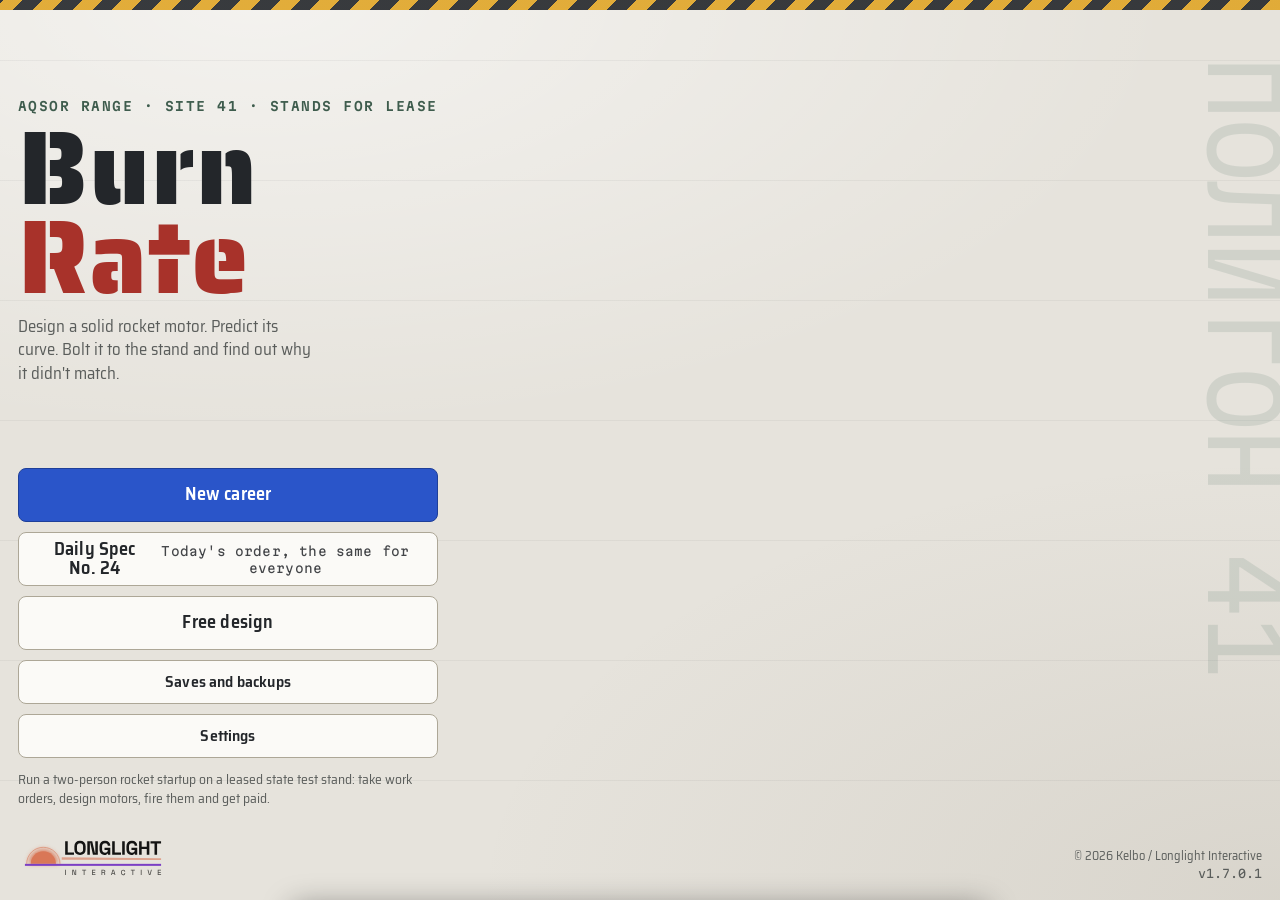
==== commit 4d6ec0bb: "Saves: a backup code can no longer carry script A crafted code could save a design's numbers as text" ====
--- a/index.html
+++ b/index.html
@@ -3761,7 +3761,7 @@
    Storage (plan section 11.3): every key starts "brn-": brn-settings (this phone only), brn-save (the game,
    app/save.js), brn-slot1..3 (save slots) and brn-library
    (saved motors and personal bests, every career on this phone; app/save.js, 1.7). Never localStorage.clear(), never touch another prefix. All access is wrapped in try/catch. */
-const VERSION="1.7.0.0";
+const VERSION="1.7.0.1";
 const $=id=>document.getElementById(id);
 const esc=s=>String(s).replace(/[&<>"']/g,c=>({"&":"&amp;","<":"&lt;",">":"&gt;",'"':"&quot;","'":"&#39;"}[c]));
 /* a temperature with a real minus sign: "−6 °C" */
@@ -4033,17 +4033,36 @@
   for(const k in h){const e=h[k];if(!/^\d{4}-\d{2}-\d{2}$/.test(k)||!isObj(e)||!isNum(e.n)||!(e.l==null||/^[ABC]$/.test(e.l)))return false;}return true;}
 function sandboxOk(o){if(o==null)return true;if(!isObj(o)||!isObj(o.designs)||!isNum(o.n))return false;
   for(const k in o.designs)if(!isObj(o.designs[k])||!designOk(o.designs[k]))return false;return true;}
-function designOk(d){return d==null||isObj(d)&&isObj(d.grain)&&isObj(d.case)&&isObj(d.nozzle)&&typeof d.igniter==="string";}
+/* a design holds numbers and table ids, nothing else (1.7.0.1): a number saved as text ("2" plus anything) is refused,
+   because the designer writes these values into the page and into slider attributes */
+const isTok=v=>typeof v==="string"&&/^[\w.-]{1,32}$/.test(v);
+function partOk(p){if(!isObj(p))return false;for(const k in p){const v=p[k];if(!(isNum(v)||isTok(v)))return false;}return true;}
+function designOk(d){return d==null||isObj(d)&&partOk(d.grain)&&partOk(d.case)&&partOk(d.nozzle)&&isTok(d.igniter)&&(d.airframe==null||partOk(d.airframe));}
+/* ---- nothing from a save may reach the page as markup (1.7.0.1) ----
+   A save, a slot or a backup code can come from anyone. cleanText(o) walks it and swaps the five characters that can
+   open a tag or close an attribute (< > " ' `) for look-alikes, in every piece of text and every key, so a spot that
+   forgets esc() still only ever shows words. Numbers, true/false and null pass through. It changes o and returns it;
+   a save the game wrote itself comes through unchanged unless the player typed one of those characters in a name. */
+const UNSAFE_CH=/[<>"'`]/g,SAFE_CH={"<":"\u2039",">":"\u203A",'"':"\u201D","'":"\u2019","`":"\u2019"};
+const safeStr=s=>s.replace(UNSAFE_CH,c=>SAFE_CH[c]);
+function cleanText(o){
+  if(Array.isArray(o)){for(let i=0;i<o.length;i++){const v=o[i];if(typeof v==="string")o[i]=safeStr(v);else if(v&&typeof v==="object")cleanText(v);}return o;}
+  if(!o||typeof o!=="object")return o;
+  for(const k of Object.keys(o)){let v=o[k];
+    if(typeof v==="string")v=o[k]=safeStr(v);else if(v&&typeof v==="object")cleanText(v);
+    const k2=safeStr(k);if(k2!==k){delete o[k];if(k2!=="__proto__")o[k2]=v;}}
+  return o;}
 function hydrate(o){
   if(!isObj(o)||!isNum(o.v)||o.v>SAVE_V||o.v<1)return false;
   o=JSON.parse(JSON.stringify(o));
   for(let v=o.v;v<SAVE_V;v++){if(!MIGRATE[v])return false;o=MIGRATE[v](o);o.v=v+1;}
+  cleanText(o);
   if(o.career!=null&&!careerOk(o.career))return false;
   if(!designOk(o.free)||!dailyOk(o.daily)||!dailyHistOk(o.dailyHist)||!sandboxOk(o.sandbox))return false;
   if(o.career){o.career.designs=o.career.designs||{};if(!isNum(o.career.hut))o.career.hut=0;if(!isNum(o.career.compute))o.career.compute=0;for(const k in o.career.designs)if(!designOk(o.career.designs[k]))return false;}
   S=Object.assign(freshSave(),{career:o.career||null,free:o.free||null,freeN:isNum(o.freeN)?o.freeN:0,lastBackup:isNum(o.lastBackup)?o.lastBackup:0,hutT:isNum(o.hutT)?o.hutT:20,daily:o.daily||null,dailyHist:o.dailyHist||{},sandbox:o.sandbox||{designs:{},n:0}});
   return true;}
-function readKey(k){try{const j=localStorage.getItem(k);if(!j)return null;const o=JSON.parse(j);return isObj(o)?o:null;}catch(e){return null;}}
+function readKey(k){try{const j=localStorage.getItem(k);if(!j)return null;const o=JSON.parse(j);return isObj(o)?cleanText(o):null;}catch(e){return null;}}
 function loadSave(){const o=readKey(SAVE_KEY);if(o&&!hydrate(o))toast("The save on this phone couldn't be read. Restore a backup from Saves.",5000);}
 let saveT=0;
 function save(now){clearTimeout(saveT);if(!now){saveT=setTimeout(()=>save(true),400);return true;}
@@ -4065,7 +4084,7 @@
   for(const m of o.motors)if(!isObj(m)||typeof m.name!=="string"||!isObj(m.d)||!designOk(m.d)||!isNum(m.at))return false;
   for(const k in o.bests){const b=o.bests[k];if(!isObj(b)||!/^[ABC]$/.test(b.l)||!isNum(b.n)||b.n<1)return false;}
   return true;}
-function loadLib(){const o=readKey(LIB_KEY);LIB=o&&libOk(o)?o:freshLib();}
+function loadLib(){const o=readKey(LIB_KEY);LIB=o&&libOk(o)?cleanText(o):freshLib();}
 function saveLib(){try{localStorage.setItem(LIB_KEY,JSON.stringify(LIB));return true;}
   catch(e){toast("This browser wouldn't save your motors (storage full or blocked).");return false;}}
 const gradeBetter=(a,b)=>"ABC".indexOf(a)<"ABC".indexOf(b);
@@ -4075,7 +4094,7 @@
   for(const m of a.motors.concat(b.motors)){const k=m.name+"|"+JSON.stringify(m.d);if(seen.has(k)||o.motors.length>=LIB_MAX)continue;seen.add(k);o.motors.push(JSON.parse(JSON.stringify(m)));}
   for(const L of[a,b])for(const id in L.bests){const x=L.bests[id],y=o.bests[id];
     o.bests[id]=y?{l:gradeBetter(x.l,y.l)?x.l:y.l,n:Math.min(x.n,y.n),at:Math.max(x.at||0,y.at||0)}:Object.assign({},x);}
-  return o;}
+  return cleanText(o);}
 /* a delivery on a career job: keep the best grade and the fewest firings. Returns what's new, and the old record so an
    aborted firing can put it back (app/game.js undoFiring) */
 function recordBest(id,l,n){const b=LIB.bests[id],out={first:!b,grade:!!b&&gradeBetter(l,b.l),fewer:!!b&&n<b.n,prev:b?Object.assign({},b):null,l,n};
@@ -4204,6 +4223,7 @@
 
 /* ---- writing a checked backup: all the keys, or none of them. The library is merged into this phone's ---- */
 function buWrite(d){
+  cleanText(d);   // a code can come from anyone: what goes into storage only ever holds plain words (app/save.js)
   const keys=[[BU_KEY,d.save]];for(let i=1;i<=SLOTS;i++)keys.push([slotKey(i),d.slots[i-1]||null]);
   if(d.lib){const here=buStored(LIB_KEY);keys.push([LIB_KEY,libMerge(here&&libOk(here)?here:freshLib(),d.lib)]);}
   const old=[];
@@ -4424,13 +4444,13 @@
     `<button type="button" class="opt${id===v?" on":""}" data-set="${c.f}" data-v="${id}" aria-pressed="${id===v}"><b>${esc(it.name)}</b>${isDaily()?BURN_SIM.inKit(GAME.contract.kit,c.f,id)?"":`<span class="tag lock">Not in today's kit</span>`:it.tier>1?`<span class="tag${partTier()&&it.tier>partTier()?" lock":""}">Tier ${it.tier}${partTier()&&it.tier>partTier()?" · locked":""}</span>`:""}<small>${esc(c.sub(it))}</small></button>`).join("")}</fieldset>`;
   if(c.type==="seg")return`<div class="ctl" data-field="${c.f}"><div class="ctl-h">${lab}</div><div class="segbar" role="group">${c.opts.map(([id,n])=>
     `<button type="button" data-set="${c.f}" data-v="${id}" aria-pressed="${id===v}" class="${id===v?"on":""}">${esc(n)}</button>`).join("")}</div></div>`;
-  if(c.type==="step")return`<div class="ctl" data-field="${c.f}"><div class="ctl-h">${lab}<span class="val mono">${v}</span></div><div class="stepper">
+  if(c.type==="step")return`<div class="ctl" data-field="${c.f}"><div class="ctl-h">${lab}<span class="val mono">${esc(v)}</span></div><div class="stepper">
     <button type="button" class="btn" data-step="${c.f}" data-by="-1" aria-label="Fewer ${esc(c.label.toLowerCase())}"${v<=c.min?" disabled":""}>−</button>
     <button type="button" class="btn" data-step="${c.f}" data-by="1" aria-label="More ${esc(c.label.toLowerCase())}"${v>=c.max?" disabled":""}>+</button></div></div>`;
   const ex=c.extra?`<span class="ex" data-ex="${c.f}">${esc(c.extra(d))}</span>`:"";
   return`<div class="ctl" data-field="${c.f}"><div class="ctl-h">${lab}<span class="val mono"><output data-out="${c.f}">${fmtV(c,v)}</output> ${c.unit}</span></div>
     <div class="slide"><button type="button" class="nudge" data-nudge="${c.f}" data-by="-1" aria-label="Less">−</button>
-    <input type="range" data-slide="${c.f}" min="${c.min}" max="${c.max}" step="${c.step}" value="${v}" aria-label="${esc(c.label)}">
+    <input type="range" data-slide="${c.f}" min="${c.min}" max="${c.max}" step="${c.step}" value="${esc(v)}" aria-label="${esc(c.label)}">
     <button type="button" class="nudge" data-nudge="${c.f}" data-by="1" aria-label="More">+</button></div>${ex}</div>`;
 }
 function renderTabs(){
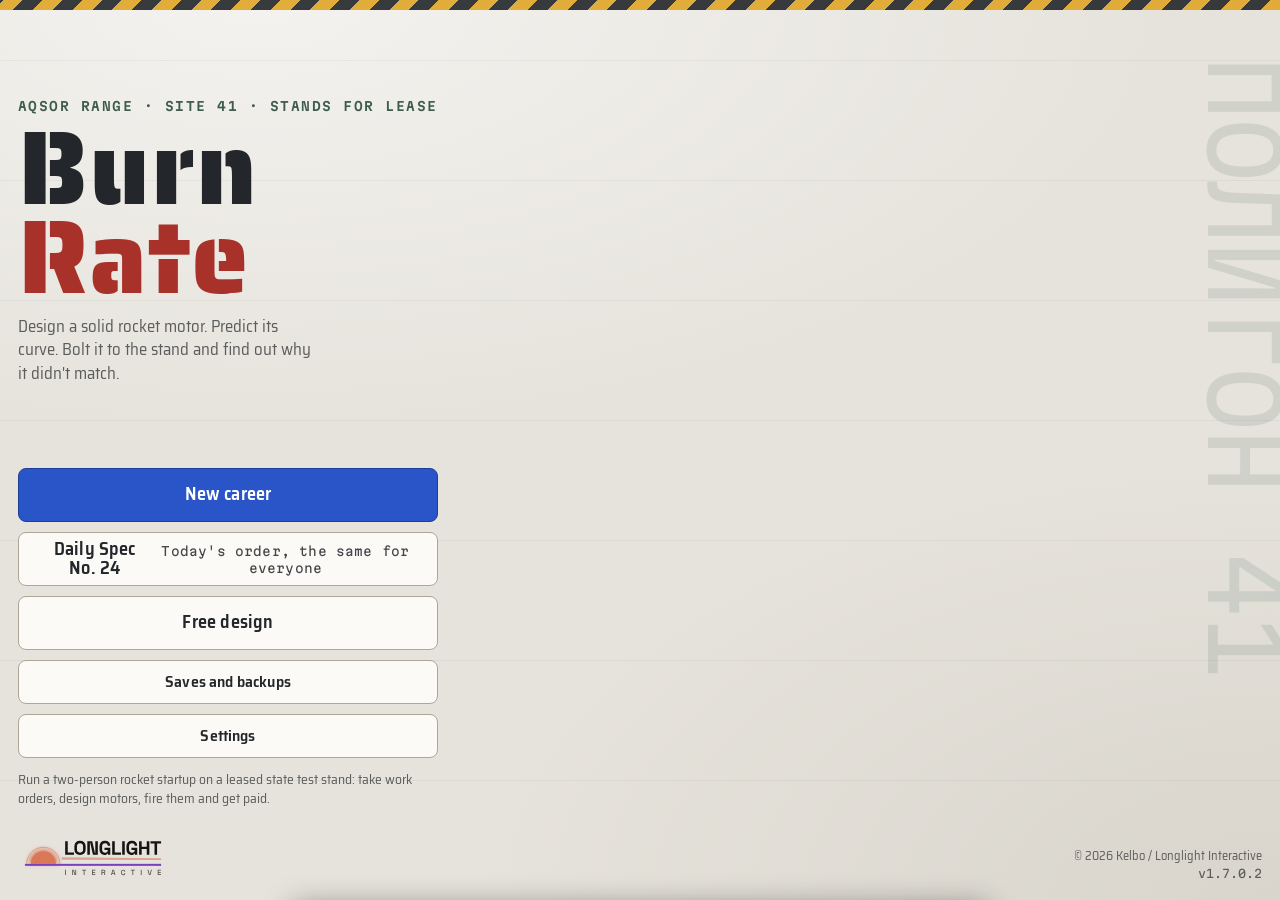
==== commit d20dda1e: "Saves: backup codes and the offline cache get size limits From the studio's third security test (19 " ====
--- a/index.html
+++ b/index.html
@@ -3761,7 +3761,7 @@
    Storage (plan section 11.3): every key starts "brn-": brn-settings (this phone only), brn-save (the game,
    app/save.js), brn-slot1..3 (save slots) and brn-library
    (saved motors and personal bests, every career on this phone; app/save.js, 1.7). Never localStorage.clear(), never touch another prefix. All access is wrapped in try/catch. */
-const VERSION="1.7.0.1";
+const VERSION="1.7.0.2";
 const $=id=>document.getElementById(id);
 const esc=s=>String(s).replace(/[&<>"']/g,c=>({"&":"&amp;","<":"&lt;",">":"&gt;",'"':"&quot;","'":"&#39;"}[c]));
 /* a temperature with a real minus sign: "−6 °C" */
@@ -4130,6 +4130,9 @@
    Tests: `node check-savecode.js` in the repo root. Players' codes are their own: decoded here only, never sent. */
 const BU_V=1,BU_PREFIX="BRN"+BU_V+":";
 const BU_B64="ABCDEFGHIJKLMNOPQRSTUVWXYZabcdefghijklmnopqrstuvwxyz0123456789-_",BU_MAXCODES=65536;
+/* The most a code may unpack to, in bytes. A browser keeps about 5 million characters per site, so no real backup comes
+   near this; a code built to unpack to gigabytes (a few thousand characters can) is stopped here and reads as damaged. */
+const BU_UNZIP_MAX=16e6;
 const BU_KEY="brn-save";
 const BU_MSG={
   empty:"Paste a backup code into the box first.",
@@ -4178,7 +4181,8 @@
     else if(code===size)fb=first[prev];   // the code being defined right now (the classic LZW "KwKwK" case)
     else throw buFail("damaged");
     if(size<BU_MAXCODES){prefix.push(prev);suffix.push(fb);first.push(first[prev]);size++;}
-    emit(code);prev=code;}
+    emit(code);prev=code;
+    if(out.length>BU_UNZIP_MAX)throw buFail("damaged");}   // see BU_UNZIP_MAX: not a real backup
   return out;}
 /* FNV-1a of the body, as 6 base64url characters: a missing, extra or changed character almost surely won't match */
 function buSum(body){let h=2166136261;for(let i=0;i<body.length;i++){h^=body.charCodeAt(i);h=Math.imul(h,16777619)>>>0;}
